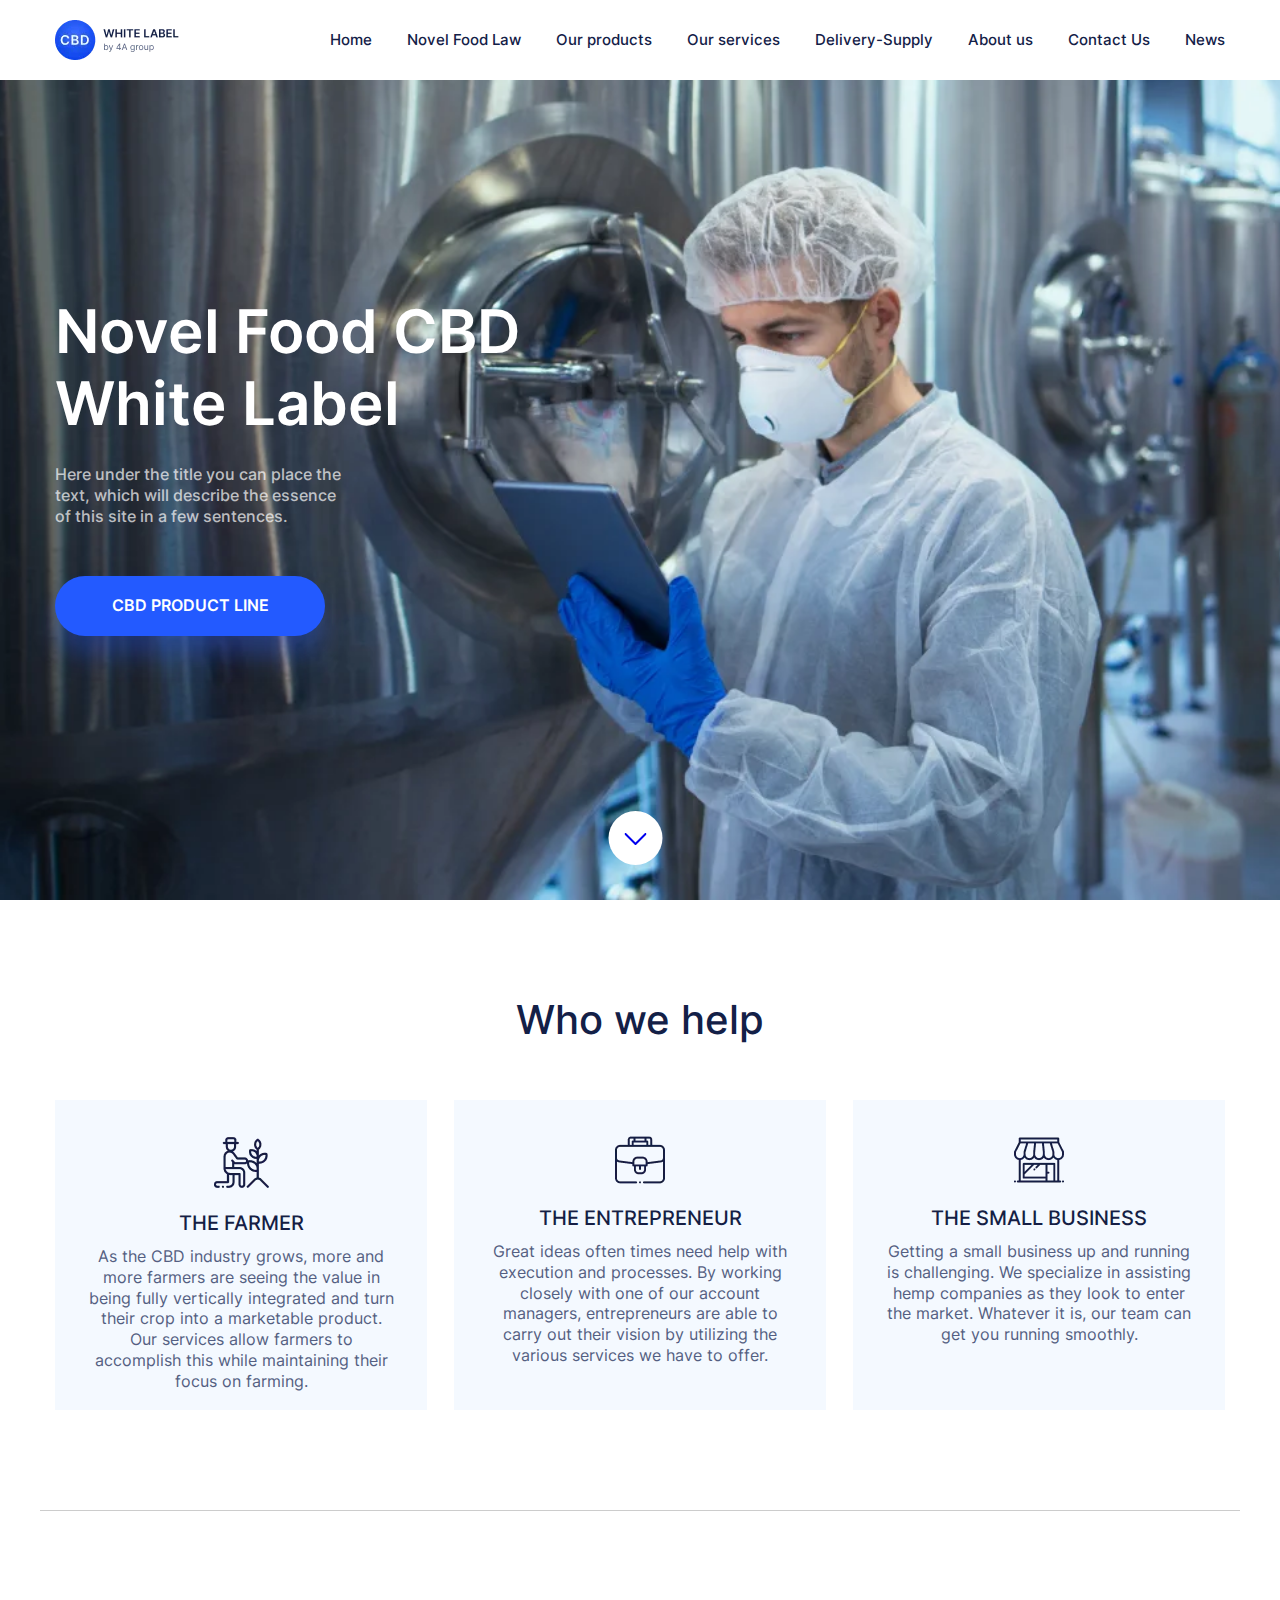
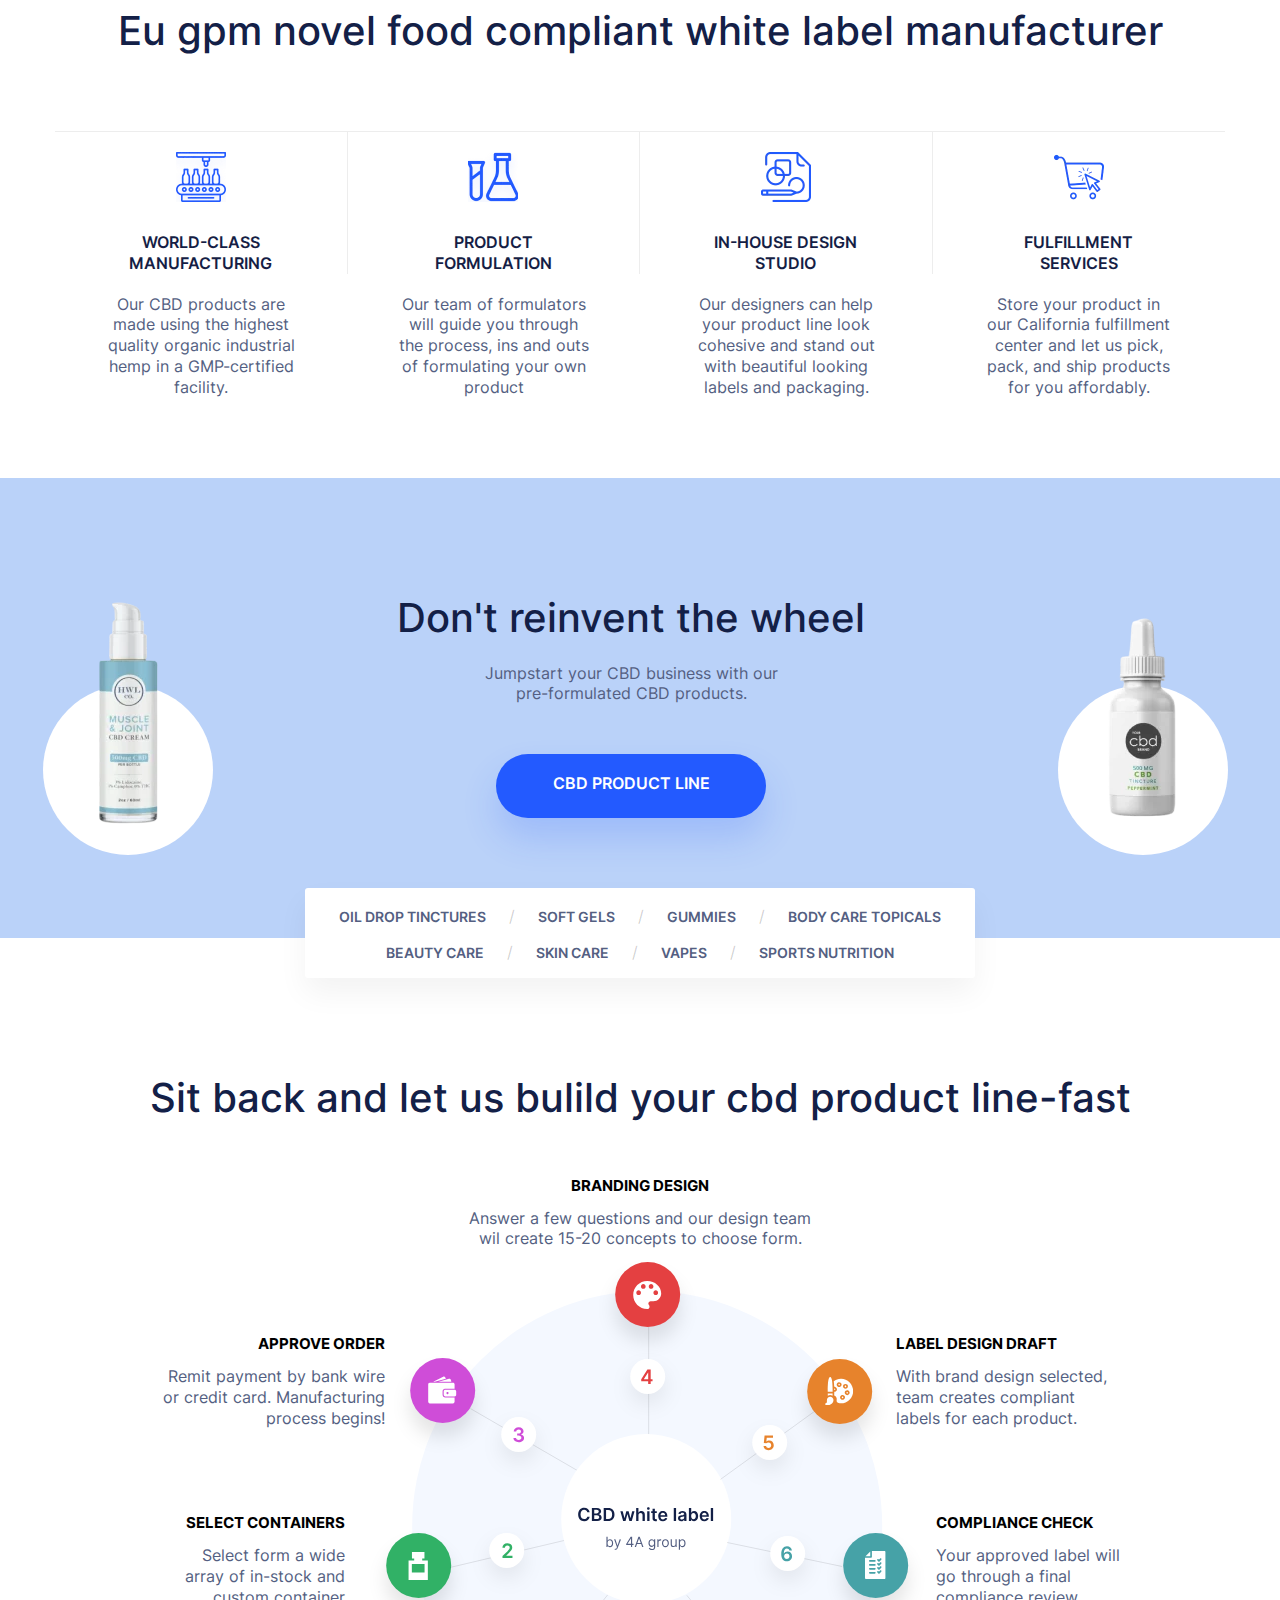
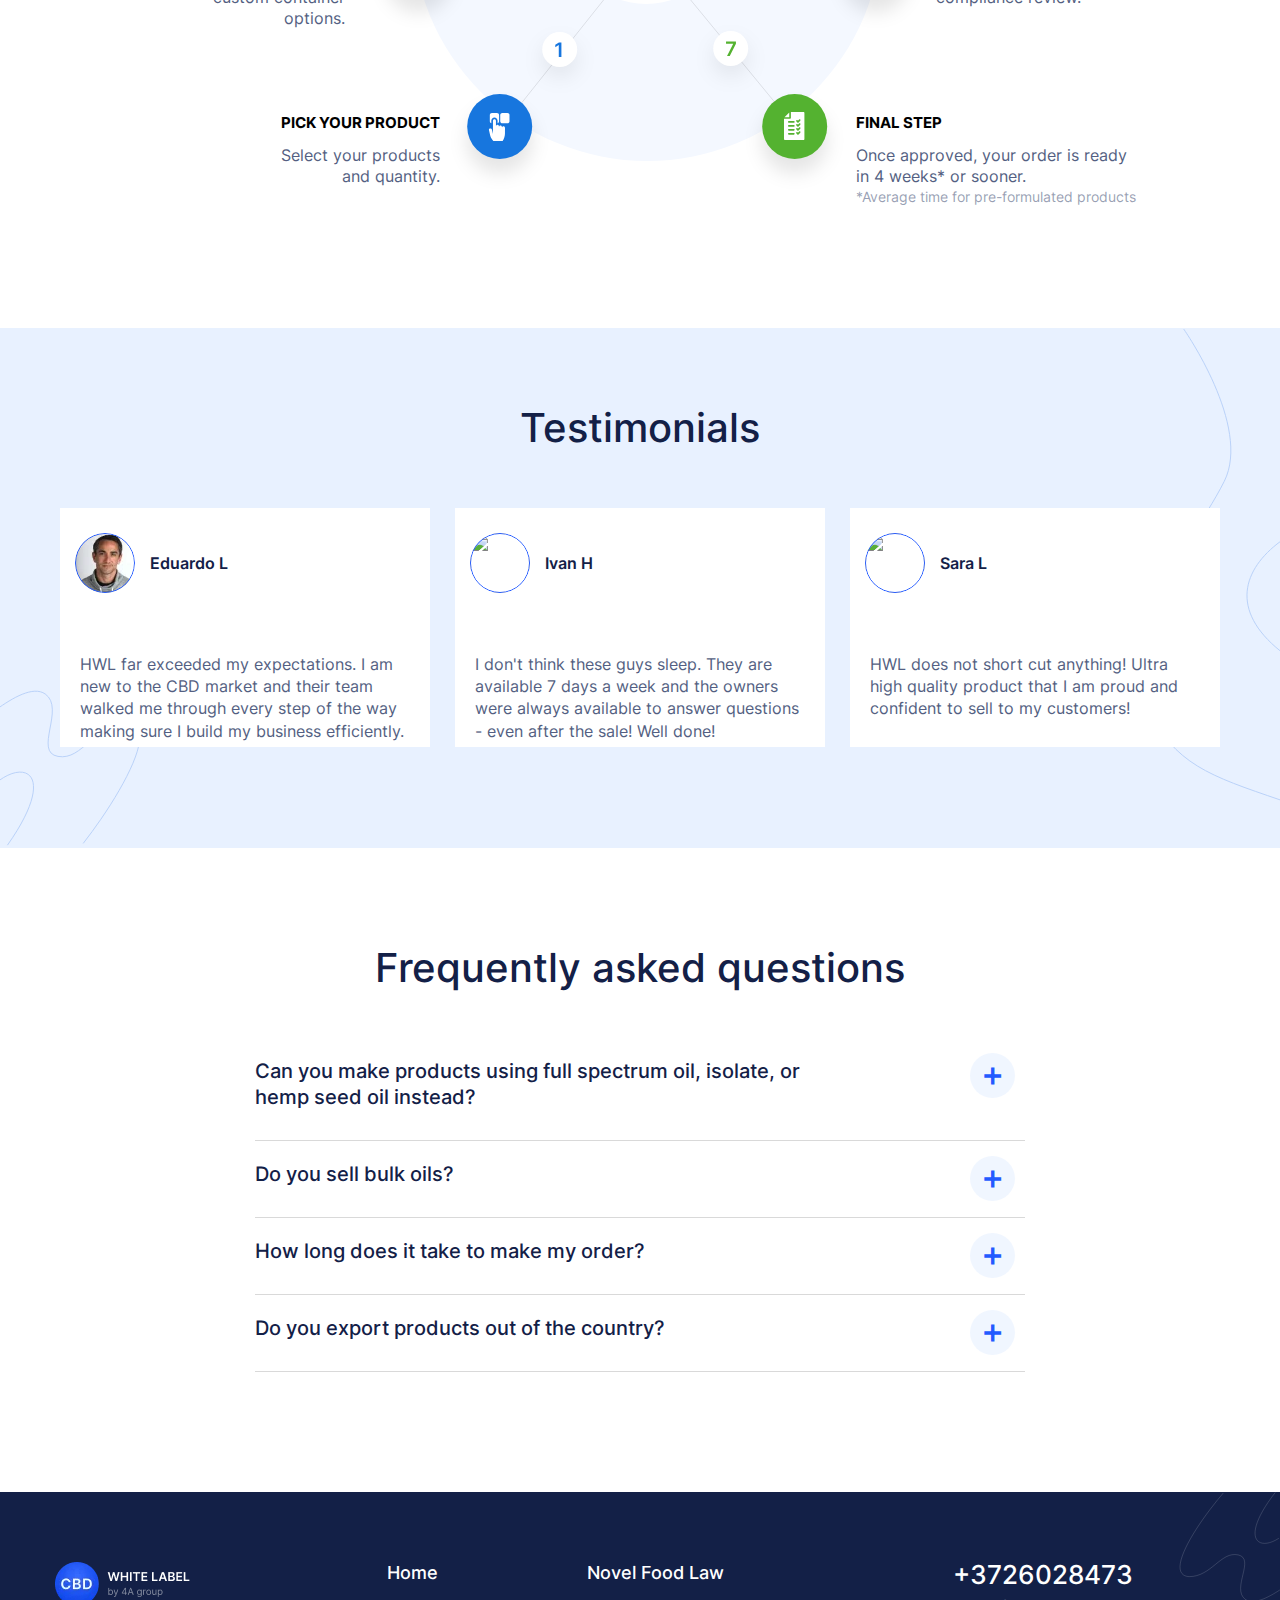
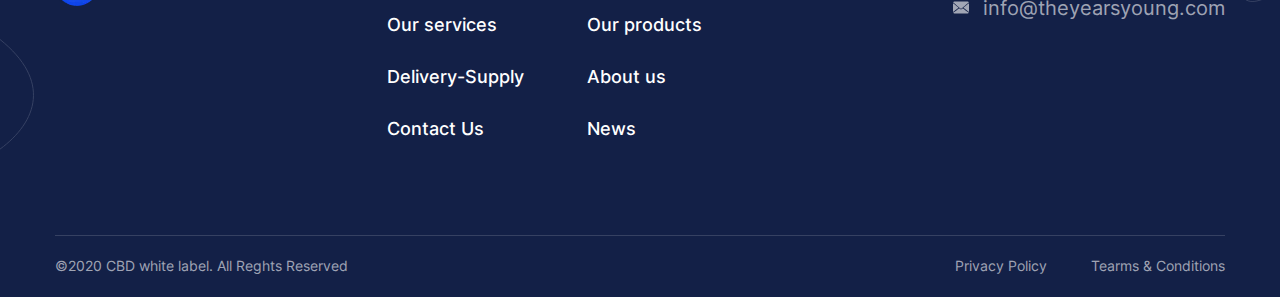
==== index.html @ 1048bb23 "Add files via upload" ====
<!DOCTYPE html><html lang="ru"> <head>	<title>CBD</title>	<meta charset="UTF-8">	<meta name="format-detection" content="telephone=no">	<link rel="stylesheet" href="css/style.min.css?_v=20210812175218">	<link rel="shortcut icon" href="favicon.ico">	<!-- <meta name="robots" content="noindex, nofollow"> -->	<!-- <meta name="viewport" content="width=device-width, initial-scale=1.0, maximum-scale=1.0, user-scalable=0"> -->	<meta name="viewport" content="width=device-width, initial-scale=1.0"></head><body>	<div class="wrapper">		<section class="page__top">			<header class="header">	<div class="header__container _container">		<div class="header__logo">			<picture><source srcset="img/header/header_logo.webp" type="image/webp"><img src="img/header/header_logo.png?_v=1628772738887" alt=""></picture>		</div>		<div class="header__menu menu">			<button type="button" class="menu__icon icon-menu">				<span></span>				<span></span>				<span></span>			</button>			<nav class="menu__body">				<ul class="menu__list">					<li class="menu__item"><a href="index.html" class="menu__link">Home</a></li>					<li class="menu__item"><a href="nowelFoodLaw.html" class="menu__link">Novel Food Law</a></li>					<li class="menu__item"><a href="ourProducts.html" class="menu__link">Our products</a></li>					<li class="menu__item"><a href="" class="menu__link">Our services</a></li>					<li class="menu__item"><a href="" class="menu__link">Delivery-Supply</a></li>					<li class="menu__item"><a href="" class="menu__link">About us</a></li>					<li class="menu__item"><a href="" class="menu__link">Contact Us</a></li>					<li class="menu__item"><a href="" class="menu__link">News</a></li>				</ul>			</nav>		</div>	</div></header>			<div class="page__fullscreen fullscreen-page">				<div class="fullscreen-page__background">					<div class="fullscreen-page__bacground-image _ibg">						<picture><source srcset="img/fullscreen/fullscreen-image.webp" type="image/webp"><img src="img/fullscreen/fullscreen-image.jpg?_v=1628772738887" alt=""></picture>					</div>				</div>				<div class="fullscreen-page__content _container">					<div class="fullscreen-page__title">						<h1>Novel Food CBD <br> White Label</h1>					</div>					<div class="fullscreen-page__text">Here under the title you can place the <br> text, which will describe the						essence <br> of this site in a few sentences.					</div>					<div class="fullscreen-page__button">						<a href="#callback" class="_popup-link">CBD product line</a>					</div>					<div class="fullscreen-page__down">						<a href="#section1" class="scroll-to"><svg width="22" height="12" viewBox="0 0 22 12" fill="none" xmlns="http://www.w3.org/2000/svg">							<path d="M21.7071 0.292867C21.3166 -0.0976 20.6834 -0.0976667 20.2929 0.292933L11.0002 9.5858L1.7071 0.292867C1.31663 -0.0976 0.683433 -0.0976667 0.2929 0.292933C-0.0976333 0.683467 -0.0976333 1.3166 0.2929 1.70713L10.2932 11.7071C10.4807 11.8947 10.735 12 11.0002 12C11.2654 12 11.5198 11.8946 11.7073 11.7071L21.707 1.70707C22.0976 1.3166 22.0976 0.6834 21.7071 0.292867Z" fill="currentColor"/>							</svg>							</a>					</div>				</div>			</div>		</section>		<main class="page">			<section id="section1" class="page__infohelp infohelp-page">				<div class="infohelp-page__container _container">					<div class="infohelp-page__title title-all">						<h2>Who we help</h2>					</div>					<div class="infohelp-page__cards">						<div class="infohelp-page__card">							<div class="infohelp-page__card-icon">								<picture><source srcset="img/infohelp/ih_image1.webp" type="image/webp"><img src="img/infohelp/ih_image1.png?_v=1628772738887" alt=""></picture>							</div>							<div class="infohelp-page__card-title">THE FARMER</div>							<div class="infohelp-page__card-text">As the CBD industry grows, more and more farmers are seeing								the value in being fully vertically integrated and turn their crop into a marketable product.								Our services allow farmers to accomplish this while maintaining their focus on farming.							</div>						</div>						<div class="infohelp-page__card">							<div class="infohelp-page__card-icon">								<picture><source srcset="img/infohelp/ih_image2.webp" type="image/webp"><img src="img/infohelp/ih_image2.png?_v=1628772738887" alt=""></picture>							</div>							<div class="infohelp-page__card-title">THE ENTREPRENEUR</div>							<div class="infohelp-page__card-text">Great ideas often times need help with execution and								processes. By working closely with one of our account managers, entrepreneurs are able to carry								out their vision by utilizing the various services we have to offer.							</div>						</div>						<div class="infohelp-page__card">							<div class="infohelp-page__card-icon">								<picture><source srcset="img/infohelp/ih_image3.webp" type="image/webp"><img src="img/infohelp/ih_image3.png?_v=1628772738887" alt=""></picture>							</div>							<div class="infohelp-page__card-title">THE SMALL BUSINESS</div>							<div class="infohelp-page__card-text">Getting a small business up and running is challenging. We								specialize in assisting hemp companies as they look to enter the market. Whatever it is, our								team can get you running smoothly.							</div>						</div>					</div>				</div>			</section>			<section class="page__manufacturer manufacturer-page _container">				<h2 class="manufacturer-page__title title-all">Eu gpm novel food compliant white label manufacturer</h2>				<div class="manufacturer-page__cards">					<div class="manufacturer-page__card">						<div class="manufacturer-page__card-icon">							<picture><source srcset="img/manufacturer/icon1.webp" type="image/webp"><img src="img/manufacturer/icon1.png?_v=1628772738887" alt=""></picture>						</div>						<div class="manufacturer-page__card-title"><span>WORLD-CLASS MANUFACTURING</span></div>						<div class="manufacturer-page__card-text">Our CBD products are made using the highest quality organic							industrial hemp in a GMP-certified facility.						</div>					</div>					<div class="manufacturer-page__card">						<div class="manufacturer-page__card-icon">							<picture><source srcset="img/manufacturer/icon2.webp" type="image/webp"><img src="img/manufacturer/icon2.png?_v=1628772738887" alt=""></picture>						</div>						<div class="manufacturer-page__card-title"><span>PRODUCT FORMULATION</span></div>						<div class="manufacturer-page__card-text">Our team of formulators will guide you through the process,							ins and outs of formulating your own product						</div>					</div>					<div class="manufacturer-page__card">						<div class="manufacturer-page__card-icon">							<picture><source srcset="img/manufacturer/icon3.webp" type="image/webp"><img src="img/manufacturer/icon3.png?_v=1628772738887" alt=""></picture>						</div>						<div class="manufacturer-page__card-title"><span>IN-HOUSE DESIGN STUDIO</span></div>						<div class="manufacturer-page__card-text">Our designers can help your product line look cohesive and							stand out with beautiful looking labels and packaging.						</div>					</div>					<div class="manufacturer-page__card">						<div class="manufacturer-page__card-icon _last-card">							<picture><source srcset="img/manufacturer/icon4.webp" type="image/webp"><img src="img/manufacturer/icon4.png?_v=1628772738887" alt=""></picture>						</div>						<div class="manufacturer-page__card-title _last-card"><span>FULFILLMENT SERVICES</span></div>						<div class="manufacturer-page__card-text">Store your product in our California fulfillment center and							let us pick, pack, and ship products for you affordably.						</div>					</div>				</div>			</section>			<section class="page__products products-page">				<div class="products-page__background">					<picture><source srcset="img/products/linear.svg" type="image/webp"><img src="img/products/linear.svg?_v=1628772738887" alt=""></picture>				</div>				<div class="products-page__content">					<div class="products-page__left-image">						<picture><source srcset="img/products/product1.webp" type="image/webp"><img src="img/products/product1.png?_v=1628772738887" alt=""></picture>					</div>					<div class="products-page__info">						<div class="products-page__info-tittle title-all">Don't reinvent the wheel</div>						<div class="products-page__info-text"><span>								Jumpstart your CBD business with our pre-formulated CBD								products.							</span>						</div>						<div class="products-page__info-button"><a href="">CBD product line</a></div>					</div>					<div class="products-page__right-image">						<picture><source srcset="img/products/product2.webp" type="image/webp"><img src="img/products/product2.png?_v=1628772738887" alt=""></picture>					</div>				</div>				<div class="products-page__links">					<div class="products-page__links-container">						<ul class="products-page__links-top">							<li><a href="">OIL DROP TINCTURES</a><span>/</span></li>							<li class="disp-none"><a href="">SOFT GELS</a><span>/</span></li>							<li><a href="">GUMMIES</a><span>/</span></li>							<li><a href="">BODY CARE TOPICALS</a></li>						</ul>						<ul class="products-page__links-bottom">							<li><a href="">BEAUTY CARE</a><span>/</span></li>							<li class="disp-none"><a href="">SKIN CARE</a><span>/</span></li>							<li><a href="">VAPES</a><span>/</span></li>							<li><a href="">SPORTS NUTRITION</a></li>						</ul>					</div>				</div>			</section>			<section class="page__scheme scheme-page">				<div class="scheme-page__title title-all">					<h3>Sit back and let us bulild your cbd product line-fast</h3>				</div>				<div class="scheme-page__content">					<div class="scheme-page__container">						<div class="scheme-page__cards-top">							<div class="scheme-page__card-top">								<div class="scheme-page__card-top-title scheme-title">									branding design								</div>								<div class="scheme-page__card-top-text scheme-text">									Answer a few questions and our design team wil create									15-20 concepts to choose form.								</div>							</div>						</div>						<div class="scheme-page__cards-second">							<div class="scheme-page__card-secondLeft">								<div class="scheme-page__card-secondLeft-title scheme-title">									Approve order								</div>								<div class="scheme-page__card-secondLeft-text scheme-text">									Remit payment by bank wire or credit card. Manufacturing process begins!								</div>							</div>							<div class="scheme-page__card-secondRight">								<div class="scheme-page__card-secondRight-title scheme-title">									label design draft								</div>								<div class="scheme-page__card-secondRight-text scheme-text">									With brand design selected, team creates compliant labels for each product.								</div>							</div>						</div>						<div class="scheme-page__cards-third">							<div class="scheme-page__card-thirdLeft">								<div class="scheme-page__card-thirdLeft-title scheme-title">									select containers								</div>								<div class="scheme-page__card-thirdLeft-text scheme-text">									Select form a wide array of in-stock and custom container options.								</div>							</div>							<div class="scheme-page__card-thirdCenter">								<svg width="558" height="533" viewBox="0 0 558 533" fill="none"									xmlns="http://www.w3.org/2000/svg">									<circle cx="279" cy="268" r="235" fill="#F4F8FF" />									<line x1="102.251" y1="150.567" x2="209.251" y2="212.567" stroke="black"										stroke-opacity="0.1" />									<g filter="url(#filter0_d)">										<circle cx="150.5" cy="176.5" r="17.5" fill="white" />									</g>									<path										d="M150.513 184.199C153.624 184.199 155.889 182.416 155.882 179.959C155.889 178.141 154.753 176.834 152.714 176.543V176.429C154.291 176.088 155.349 174.916 155.342 173.283C155.349 171.067 153.46 169.256 150.555 169.256C147.729 169.256 145.541 170.939 145.484 173.375H148.02C148.062 172.153 149.199 171.393 150.541 171.393C151.898 171.393 152.8 172.217 152.793 173.439C152.8 174.71 151.749 175.555 150.243 175.555H148.957V177.587H150.243C152.082 177.587 153.176 178.51 153.169 179.824C153.176 181.109 152.061 181.99 150.506 181.99C149.043 181.99 147.913 181.23 147.849 180.044H145.179C145.25 182.501 147.445 184.199 150.513 184.199Z"										fill="#CF4DD8" />									<g filter="url(#filter1_d)">										<circle cx="74.5" cy="132.5" r="32.5" fill="#CF4DD8" />									</g>									<path										d="M66.5433 123.677L77.7055 120.63L77.1144 119.436C76.7277 118.659 75.7844 118.338 75.0077 118.725L65.0151 123.677H66.5433Z"										fill="white" />									<path										d="M81.1704 120.718C81.0321 120.718 80.8937 120.737 80.7554 120.775L78.1331 121.492L70.1245 123.677H79.2147H83.1765L82.686 121.879C82.4973 121.177 81.8622 120.718 81.1704 120.718Z"										fill="white" />									<path										d="M84.8148 124.778H84.4564H83.969H83.4816H79.7619H66.0937H64.3014H62.7921H62.5123H61.5753C61.0785 124.778 60.6351 125.007 60.3459 125.369C60.2138 125.535 60.1132 125.727 60.0566 125.938C60.022 126.07 60 126.208 60 126.35V126.538V128.331V143.867C60 144.734 60.7043 145.439 61.5722 145.439H84.8117C85.6795 145.439 86.3838 144.734 86.3838 143.867V139.48H77.0547C75.58 139.48 74.382 138.282 74.382 136.808V135.368V134.88V134.393V133.311C74.382 132.588 74.6713 131.931 75.1398 131.45C75.5549 131.022 76.1114 130.733 76.734 130.661C76.8377 130.648 76.9446 130.642 77.0515 130.642H85.0758H85.5632H86.0505H86.3838V126.35C86.387 125.482 85.6827 124.778 84.8148 124.778Z"										fill="white" />									<path										d="M87.4874 132.145C87.3302 132 87.1447 131.89 86.9371 131.818C86.7767 131.764 86.607 131.733 86.4278 131.733H86.3869H86.3554H85.8681H84.1104H77.0546C76.1867 131.733 75.4824 132.437 75.4824 133.305V134.088V134.575V135.063V136.805C75.4824 137.672 76.1867 138.377 77.0546 138.377H86.3869H86.4278C86.607 138.377 86.7768 138.345 86.9371 138.292C87.1447 138.223 87.3302 138.11 87.4874 137.965C87.8018 137.679 87.9999 137.264 87.9999 136.805V133.305C87.9999 132.846 87.8018 132.431 87.4874 132.145ZM80.3372 135.368C80.3372 135.802 79.9851 136.154 79.5512 136.154H79.0292C78.5953 136.154 78.2431 135.802 78.2431 135.368V134.846C78.2431 134.594 78.3595 134.371 78.545 134.229C78.6802 134.126 78.8469 134.06 79.0292 134.06H79.1613H79.5512C79.9851 134.06 80.3372 134.412 80.3372 134.846V135.368Z"										fill="white" />									<g filter="url(#filter2_d)">										<circle cx="279.5" cy="36.5" r="32.5" fill="#E44041" />									</g>									<path										d="M279 23C271.269 23 265 29.2689 265 37C265 44.7311 271.269 51 279 51C280.291 51 281.333 49.9578 281.333 48.6667C281.333 48.06 281.108 47.5155 280.727 47.1033C280.361 46.6911 280.143 46.1545 280.143 45.5555C280.143 44.2644 281.186 43.2222 282.477 43.2222H285.222C289.516 43.2222 293 39.7377 293 35.4444C293 28.5689 286.731 23 279 23ZM270.444 37C269.153 37 268.111 35.9578 268.111 34.6667C268.111 33.3755 269.153 32.3333 270.444 32.3333C271.736 32.3333 272.778 33.3755 272.778 34.6667C272.778 35.9578 271.736 37 270.444 37ZM275.111 30.7778C273.82 30.7778 272.778 29.7356 272.778 28.4445C272.778 27.1533 273.82 26.1111 275.111 26.1111C276.402 26.1111 277.444 27.1533 277.444 28.4445C277.444 29.7356 276.402 30.7778 275.111 30.7778ZM282.889 30.7778C281.598 30.7778 280.556 29.7356 280.556 28.4445C280.556 27.1533 281.598 26.1111 282.889 26.1111C284.18 26.1111 285.222 27.1533 285.222 28.4445C285.222 29.7356 284.18 30.7778 282.889 30.7778ZM287.556 37C286.264 37 285.222 35.9578 285.222 34.6667C285.222 33.3755 286.264 32.3333 287.556 32.3333C288.847 32.3333 289.889 33.3755 289.889 34.6667C289.889 35.9578 288.847 37 287.556 37Z"										fill="white" />									<g filter="url(#filter3_d)">										<circle cx="471.5" cy="133.5" r="32.5" fill="#E7832C" />									</g>									<g clip-path="url(#clip0)">										<path											d="M465.258 142.023C465.258 140.214 463.786 138.742 461.976 138.742C460.167 138.742 458.695 140.214 458.695 142.023V143.664C458.695 144.568 457.904 145.359 457 145.359V147H460.336C463.05 147 465.258 144.737 465.258 142.023Z"											fill="white" />										<path											d="M470.73 125.869C470.292 125.987 470.032 126.435 470.15 126.874C470.263 127.295 470.696 127.573 471.155 127.453C471.595 127.335 471.851 126.884 471.735 126.449C471.616 126.009 471.163 125.752 470.73 125.869Z"											fill="white" />										<path											d="M466.089 132.094C466.525 132.209 466.975 131.956 467.094 131.514C467.212 131.072 466.949 130.626 466.515 130.509H466.514C466.281 130.447 466.218 130.494 466.054 130.548C466.063 131.042 466.07 131.555 466.073 132.086C466.079 132.088 466.083 132.092 466.089 132.094Z"											fill="white" />										<path											d="M475.131 139.126C475.012 138.685 474.559 138.43 474.126 138.547C473.681 138.666 473.43 139.121 473.546 139.551C473.663 139.988 474.109 140.246 474.551 140.131C474.989 140.013 475.249 139.565 475.131 139.127V139.126Z"											fill="white" />										<path											d="M477.861 128.94C478.181 128.62 478.181 128.099 477.861 127.779C477.541 127.46 477.021 127.458 476.7 127.779C476.38 128.099 476.38 128.621 476.701 128.94C477.02 129.259 477.54 129.259 477.861 128.94Z"											fill="white" />										<path											d="M472.688 120.652C469.994 120.75 467.52 121.815 465.548 123.167C465.769 124.672 465.925 126.544 466.009 128.86C466.316 128.823 466.63 128.842 466.937 128.925C468.252 129.277 469.031 130.624 468.678 131.939C468.381 133.051 467.376 133.764 466.305 133.764C466.227 133.764 466.148 133.74 466.069 133.732C466.059 135.044 466.03 136.343 465.973 137.582C466.813 137.931 467.47 138.396 467.899 138.999C468.767 140.219 468.536 141.649 468.444 142.06C468.14 143.422 468.943 144.809 470.32 145.074C471.097 145.223 471.879 145.297 472.655 145.297C479.402 145.297 485.054 139.817 484.999 132.902C484.942 125.889 478.873 120.419 472.688 120.652ZM475.539 126.62C476.501 125.66 478.061 125.66 479.021 126.62C479.981 127.579 479.981 129.141 479.021 130.1V130.101C478.061 131.059 476.5 131.059 475.54 130.101C474.581 129.141 474.581 127.579 475.539 126.62ZM468.565 127.297C468.216 126 468.978 124.639 470.305 124.284C471.61 123.934 472.966 124.713 473.319 126.024C473.671 127.336 472.894 128.686 471.579 129.038C470.267 129.389 468.918 128.615 468.565 127.297ZM474.975 141.716C473.664 142.067 472.313 141.286 471.962 139.976C471.609 138.664 472.387 137.314 473.702 136.962C475.022 136.611 476.365 137.391 476.715 138.703C477.069 140.017 476.287 141.365 474.975 141.716ZM481.356 135.335C481.005 136.65 479.654 137.428 478.342 137.075C477.031 136.724 476.249 135.379 476.602 134.062C476.957 132.735 478.316 131.973 479.616 132.322C480.927 132.673 481.708 134.026 481.356 135.335Z"											fill="white" />										<path											d="M479.192 133.906C478.762 133.79 478.307 134.041 478.187 134.486C478.069 134.928 478.332 135.374 478.766 135.491C479.215 135.607 479.655 135.343 479.772 134.911C479.889 134.474 479.628 134.023 479.192 133.906Z"											fill="white" />										<path											d="M464.428 133.82C464.43 133.546 464.437 133.276 464.437 133C464.437 126.639 464.01 119 461.977 119C459.943 119 459.516 126.639 459.516 133C459.516 133.276 459.523 133.546 459.526 133.82H464.428Z"											fill="white" />										<path											d="M461.977 137.102C462.831 137.102 463.624 137.34 464.325 137.725C464.36 136.989 464.388 136.23 464.406 135.461H459.547C459.566 136.23 459.593 136.989 459.628 137.725C460.329 137.34 461.122 137.102 461.977 137.102Z"											fill="white" />									</g>									<g filter="url(#filter4_d)">										<circle cx="426.5" cy="468.5" r="32.5" fill="#54B230" />									</g>									<path d="M421.021 459.192V454.49L416.318 459.192H421.021Z" fill="white" />									<path										d="M435.378 454H422.692V460.028C422.692 460.489 422.318 460.863 421.856 460.863H415.828V481.165C415.828 481.626 416.202 482 416.664 482H435.378C435.84 482 436.214 481.626 436.214 481.165V454.835C436.214 454.374 435.84 454 435.378 454V454ZM428.187 466.32C428.513 465.994 429.042 465.994 429.368 466.32L429.747 466.699L430.876 465.57C431.202 465.244 431.731 465.244 432.057 465.57C432.384 465.897 432.384 466.426 432.057 466.752L430.338 468.471C430.175 468.635 429.961 468.716 429.747 468.716C429.533 468.716 429.319 468.635 429.156 468.472L428.187 467.502C427.861 467.176 427.861 466.647 428.187 466.32ZM428.187 462.332C428.513 462.005 429.042 462.005 429.368 462.332L429.747 462.71L430.876 461.581C431.202 461.255 431.731 461.255 432.057 461.581C432.384 461.907 432.384 462.437 432.057 462.763L430.338 464.482C430.175 464.645 429.961 464.727 429.747 464.727C429.533 464.727 429.319 464.646 429.156 464.482L428.187 463.513C427.861 463.187 427.861 462.658 428.187 462.332ZM428.187 470.31C428.513 469.983 429.042 469.983 429.368 470.31L429.747 470.688L430.876 469.559C431.202 469.233 431.731 469.233 432.057 469.559C432.384 469.886 432.384 470.415 432.057 470.741L430.338 472.461C430.175 472.624 429.961 472.705 429.747 472.705C429.533 472.705 429.319 472.624 429.156 472.461L428.187 471.491C427.861 471.165 427.861 470.636 428.187 470.31ZM432.057 474.73L430.338 476.45C430.175 476.613 429.961 476.694 429.747 476.694C429.533 476.694 429.319 476.613 429.156 476.45L428.187 475.48C427.861 475.154 427.861 474.625 428.187 474.299C428.513 473.972 429.042 473.972 429.369 474.299L429.747 474.677L430.876 473.548C431.202 473.222 431.731 473.222 432.057 473.548C432.384 473.875 432.384 474.404 432.057 474.73ZM420.575 463.056H425.683C426.145 463.056 426.519 463.43 426.519 463.892C426.519 464.353 426.145 464.727 425.683 464.727H420.575C420.114 464.727 419.74 464.353 419.74 463.892C419.74 463.43 420.114 463.056 420.575 463.056ZM420.575 467.045H425.683C426.145 467.045 426.519 467.419 426.519 467.881C426.519 468.342 426.145 468.716 425.683 468.716H420.575C420.114 468.716 419.74 468.342 419.74 467.881C419.74 467.419 420.114 467.045 420.575 467.045ZM420.575 471.034H425.683C426.145 471.034 426.519 471.408 426.519 471.87C426.519 472.331 426.145 472.705 425.683 472.705H420.575C420.114 472.705 419.74 472.331 419.74 471.87C419.74 471.408 420.114 471.034 420.575 471.034ZM420.575 475.023H425.683C426.145 475.023 426.519 475.398 426.519 475.859C426.519 476.32 426.145 476.694 425.683 476.694H420.575C420.114 476.694 419.74 476.32 419.74 475.859C419.74 475.398 420.114 475.023 420.575 475.023Z"										fill="white" />									<g filter="url(#filter5_d)">										<circle cx="50.5" cy="307.5" r="32.5" fill="#31B166" />									</g>									<g clip-path="url(#clip1)">										<path											d="M54.0075 302.594V300.434H56.2555V294H43.7443V300.434H45.9924V302.594H40.3569V322H59.643V302.594H54.0075ZM56.3589 314.619H43.641V305.878H56.3589V314.619H56.3589Z"											fill="white" />									</g>									<g filter="url(#filter6_d)">										<circle cx="131.5" cy="468.5" r="32.5" fill="#1776DE" />									</g>									<path										d="M123.125 462.733C123.125 461.008 124.528 459.605 126.254 459.605C127.979 459.605 129.382 461.008 129.382 462.733V465.255C130.251 464.989 130.886 464.18 130.886 463.224V457.123C130.886 455.952 129.933 455 128.763 455H123.744C122.574 455 121.622 455.952 121.622 457.123V463.224C121.622 464.18 122.256 464.989 123.125 465.255V462.733Z"										fill="white" />									<path										d="M139.165 455H134.146C132.976 455 132.023 455.952 132.023 457.123V463.224C132.023 464.395 132.976 465.347 134.146 465.347H139.165C140.335 465.347 141.287 464.395 141.287 463.224V457.123C141.287 455.952 140.335 455 139.165 455Z"										fill="white" />									<path										d="M135.277 468.188C134.446 468.188 133.773 468.861 133.773 469.692V468.925C133.773 468.095 133.1 467.422 132.269 467.422C131.439 467.422 130.765 468.095 130.765 468.925V468.281C130.765 467.491 130.156 466.844 129.382 466.782C129.342 466.779 129.302 466.777 129.261 466.777C128.655 466.777 128.133 467.136 127.895 467.653C127.807 467.844 127.757 468.057 127.757 468.281V462.733C127.757 461.903 127.084 461.229 126.254 461.229C125.423 461.229 124.75 461.903 124.75 462.733V475.645L124.684 475.636L123.758 471.671C123.569 470.862 122.76 470.359 121.951 470.548C121.102 470.548 120.565 471.225 120.758 472.052L121.832 476.65C122.394 480.247 125.302 483 125.302 483H134.439C135.966 480.678 136.78 477.96 136.78 475.181L136.781 469.692C136.781 468.861 136.108 468.188 135.277 468.188Z"										fill="white" />									<line x1="153.609" y1="444.689" x2="239.609" y2="336.689" stroke="black"										stroke-opacity="0.1" />									<g filter="url(#filter7_d)">										<circle cx="191.5" cy="391.5" r="17.5" fill="white" />									</g>									<path										d="M193.209 384.455H190.702L187.087 386.777V389.192L190.489 387.018H190.574V399H193.209V384.455Z"										fill="#1776DE" />									<line x1="82.2082" y1="309.379" x2="195.885" y2="282.513" stroke="black"										stroke-opacity="0.1" />									<g filter="url(#filter8_d)">										<circle cx="138.5" cy="292.5" r="17.5" fill="white" />									</g>									<path										d="M134.293 300H144.264V297.798H137.929V297.699L140.436 295.149C143.263 292.436 144.044 291.115 144.044 289.474C144.044 287.038 142.062 285.255 139.136 285.255C136.253 285.255 134.207 287.045 134.207 289.808H136.714C136.714 288.324 137.652 287.393 139.101 287.393C140.486 287.393 141.516 288.238 141.516 289.609C141.516 290.824 140.777 291.69 139.342 293.146L134.293 298.096V300Z"										fill="#31B166" />									<circle cx="278" cy="261" r="85" fill="white" />									<path										d="M221.496 254.326C221.094 251.418 218.857 249.73 215.955 249.73C212.535 249.73 209.959 252.223 209.959 256.455C209.959 260.68 212.503 263.179 215.955 263.179C219.067 263.179 221.132 261.165 221.496 258.666L219.106 258.653C218.805 260.188 217.553 261.05 215.987 261.05C213.864 261.05 212.343 259.459 212.343 256.455C212.343 253.501 213.852 251.859 215.993 251.859C217.585 251.859 218.831 252.76 219.106 254.326H221.496ZM223.668 263H228.967C231.965 263 233.435 261.472 233.435 259.433C233.435 257.452 232.029 256.288 230.635 256.218V256.09C231.914 255.79 232.924 254.895 232.924 253.303C232.924 251.354 231.518 249.909 228.68 249.909H223.668V263ZM226.04 261.018V257.183H228.654C230.118 257.183 231.025 258.078 231.025 259.248C231.025 260.29 230.309 261.018 228.59 261.018H226.04ZM226.04 255.477V251.865H228.437C229.83 251.865 230.552 252.6 230.552 253.61C230.552 254.761 229.619 255.477 228.385 255.477H226.04ZM239.934 263C243.923 263 246.288 260.533 246.288 256.442C246.288 252.364 243.923 249.909 240.024 249.909H235.498V263H239.934ZM237.87 260.948V251.961H239.89C242.549 251.961 243.936 253.444 243.936 256.442C243.936 259.452 242.549 260.948 239.819 260.948H237.87ZM254.93 263H257.346L259.187 256.365H259.321L261.162 263H263.572L266.353 253.182H263.988L262.287 260.047H262.191L260.427 253.182H258.094L256.33 260.085H256.24L254.515 253.182H252.156L254.93 263ZM270.282 257.247C270.282 255.828 271.164 255.01 272.404 255.01C273.619 255.01 274.335 255.783 274.335 257.107V263H276.649V256.749C276.649 254.377 275.306 253.054 273.267 253.054C271.759 253.054 270.8 253.738 270.346 254.85H270.231V249.909H267.968V263H270.282V257.247ZM279.007 263H281.321V253.182H279.007V263ZM280.171 251.788C280.906 251.788 281.507 251.226 281.507 250.536C281.507 249.839 280.906 249.276 280.171 249.276C279.429 249.276 278.828 249.839 278.828 250.536C278.828 251.226 279.429 251.788 280.171 251.788ZM288.603 253.182H286.667V250.83H284.353V253.182H282.959V254.972H284.353V260.43C284.34 262.278 285.682 263.185 287.421 263.134C288.079 263.115 288.533 262.987 288.782 262.904L288.392 261.095C288.265 261.127 288.002 261.185 287.715 261.185C287.133 261.185 286.667 260.98 286.667 260.047V254.972H288.603V253.182ZM294.78 263.192C297.068 263.192 298.64 262.073 299.05 260.366L296.889 260.124C296.576 260.955 295.809 261.389 294.812 261.389C293.316 261.389 292.325 260.405 292.306 258.724H299.145V258.014C299.145 254.569 297.074 253.054 294.658 253.054C291.846 253.054 290.011 255.119 290.011 258.148C290.011 261.229 291.82 263.192 294.78 263.192ZM292.312 257.164C292.383 255.911 293.309 254.857 294.69 254.857C296.02 254.857 296.915 255.828 296.927 257.164H292.312ZM307.882 249.909H305.568V263H307.882V249.909ZM313.086 263.198C314.627 263.198 315.547 262.476 315.969 261.651H316.046V263H318.27V256.429C318.27 253.834 316.155 253.054 314.282 253.054C312.217 253.054 310.632 253.974 310.121 255.764L312.281 256.071C312.511 255.4 313.163 254.825 314.295 254.825C315.368 254.825 315.956 255.374 315.956 256.339V256.378C315.956 257.043 315.26 257.075 313.528 257.26C311.623 257.464 309.801 258.033 309.801 260.245C309.801 262.175 311.214 263.198 313.086 263.198ZM313.687 261.498C312.722 261.498 312.032 261.057 312.032 260.207C312.032 259.318 312.805 258.947 313.841 258.8C314.448 258.717 315.662 258.564 315.963 258.321V259.478C315.963 260.571 315.081 261.498 313.687 261.498ZM320.699 263H322.975V261.453H323.109C323.474 262.169 324.234 263.173 325.922 263.173C328.236 263.173 329.968 261.338 329.968 258.104C329.968 254.831 328.184 253.054 325.915 253.054C324.183 253.054 323.461 254.096 323.109 254.805H323.013V249.909H320.699V263ZM322.969 258.091C322.969 256.186 323.787 254.952 325.276 254.952C326.817 254.952 327.609 256.263 327.609 258.091C327.609 259.932 326.804 261.274 325.276 261.274C323.8 261.274 322.969 259.996 322.969 258.091ZM336.282 263.192C338.57 263.192 340.142 262.073 340.551 260.366L338.391 260.124C338.078 260.955 337.311 261.389 336.314 261.389C334.818 261.389 333.827 260.405 333.808 258.724H340.647V258.014C340.647 254.569 338.576 253.054 336.16 253.054C333.348 253.054 331.513 255.119 331.513 258.148C331.513 261.229 333.322 263.192 336.282 263.192ZM333.814 257.164C333.885 255.911 334.811 254.857 336.192 254.857C337.522 254.857 338.417 255.828 338.429 257.164H333.814ZM344.919 249.909H342.605V263H344.919V249.909Z"										fill="#132047" />									<path										d="M238.233 289H239.366V287.827H239.506C239.764 288.244 240.261 289.159 241.733 289.159C243.642 289.159 244.974 287.628 244.974 285.202C244.974 282.795 243.642 281.264 241.713 281.264C240.222 281.264 239.764 282.179 239.506 282.577H239.406V278.818H238.233V289ZM239.386 285.182C239.386 283.472 240.142 282.318 241.574 282.318C243.065 282.318 243.801 283.571 243.801 285.182C243.801 286.812 243.045 288.105 241.574 288.105C240.162 288.105 239.386 286.912 239.386 285.182ZM247.251 291.864C248.31 291.864 249.056 291.302 249.499 290.114L252.75 281.384L251.467 281.364L249.359 287.449H249.28L247.172 281.364H245.899L248.723 289.04L248.504 289.636C248.077 290.8 247.55 290.909 246.695 290.69L246.396 291.724C246.516 291.784 246.854 291.864 247.251 291.864ZM257.981 286.912H262.774V289H263.947V286.912H265.339V285.818H263.947V278.818H262.456L257.981 285.898V286.912ZM262.774 285.818H259.314V285.739L262.694 280.389H262.774V285.818ZM267.799 289L268.823 286.116H272.94L273.964 289H275.256L271.518 278.818H270.245L266.506 289H267.799ZM269.211 285.023L270.842 280.429H270.921L272.552 285.023H269.211ZM283.703 292.023C285.533 292.023 287.004 291.188 287.004 289.219V281.364H285.871V282.577H285.751C285.493 282.179 285.016 281.264 283.524 281.264C281.595 281.264 280.263 282.795 280.263 285.142C280.263 287.528 281.655 288.881 283.504 288.881C284.996 288.881 285.473 288.006 285.732 287.588H285.831V289.139C285.831 290.412 284.936 290.989 283.703 290.989C282.316 290.989 281.829 290.258 281.516 289.835L280.581 290.491C281.058 291.292 281.998 292.023 283.703 292.023ZM283.663 287.827C282.192 287.827 281.436 286.713 281.436 285.122C281.436 283.571 282.172 282.318 283.663 282.318C285.095 282.318 285.851 283.472 285.851 285.122C285.851 286.812 285.075 287.827 283.663 287.827ZM289.152 289H290.325V284.168C290.325 283.134 291.141 282.378 292.254 282.378C292.567 282.378 292.891 282.438 292.97 282.457V281.264C292.836 281.254 292.528 281.244 292.354 281.244C291.439 281.244 290.643 281.761 290.365 282.517H290.286V281.364H289.152V289ZM297.231 289.159C299.299 289.159 300.691 287.588 300.691 285.222C300.691 282.835 299.299 281.264 297.231 281.264C295.163 281.264 293.771 282.835 293.771 285.222C293.771 287.588 295.163 289.159 297.231 289.159ZM297.231 288.105C295.66 288.105 294.944 286.753 294.944 285.222C294.944 283.69 295.66 282.318 297.231 282.318C298.802 282.318 299.518 283.69 299.518 285.222C299.518 286.753 298.802 288.105 297.231 288.105ZM307.295 285.878C307.295 287.31 306.201 287.966 305.326 287.966C304.351 287.966 303.655 287.25 303.655 286.136V281.364H302.482V286.216C302.482 288.165 303.516 289.099 304.948 289.099C306.101 289.099 306.857 288.483 307.215 287.707H307.295V289H308.468V281.364H307.295V285.878ZM310.617 291.864H311.79V287.827H311.89C312.148 288.244 312.645 289.159 314.117 289.159C316.026 289.159 317.358 287.628 317.358 285.202C317.358 282.795 316.026 281.264 314.097 281.264C312.605 281.264 312.148 282.179 311.89 282.577H311.75V281.364H310.617V291.864ZM311.77 285.182C311.77 283.472 312.526 282.318 313.958 282.318C315.449 282.318 316.185 283.571 316.185 285.182C316.185 286.812 315.429 288.105 313.958 288.105C312.546 288.105 311.77 286.912 311.77 285.182Z"										fill="#545F82" />									<g filter="url(#filter9_d)">										<circle cx="507.5" cy="307.5" r="32.5" fill="#46A2A7" />									</g>									<path d="M502.021 298.192V293.49L497.318 298.192H502.021Z" fill="white" />									<path										d="M516.378 293H503.692V299.028C503.692 299.489 503.318 299.863 502.856 299.863H496.828V320.165C496.828 320.626 497.202 321 497.664 321H516.378C516.84 321 517.214 320.626 517.214 320.165V293.835C517.214 293.374 516.84 293 516.378 293V293ZM509.187 305.32C509.513 304.994 510.042 304.994 510.368 305.32L510.747 305.699L511.876 304.57C512.202 304.244 512.731 304.244 513.057 304.57C513.384 304.897 513.384 305.426 513.057 305.752L511.338 307.471C511.175 307.635 510.961 307.716 510.747 307.716C510.533 307.716 510.319 307.635 510.156 307.472L509.187 306.502C508.861 306.176 508.861 305.647 509.187 305.32ZM509.187 301.332C509.513 301.005 510.042 301.005 510.368 301.332L510.747 301.71L511.876 300.581C512.202 300.255 512.731 300.255 513.057 300.581C513.384 300.907 513.384 301.437 513.057 301.763L511.338 303.482C511.175 303.645 510.961 303.727 510.747 303.727C510.533 303.727 510.319 303.646 510.156 303.482L509.187 302.513C508.861 302.187 508.861 301.658 509.187 301.332ZM509.187 309.31C509.513 308.983 510.042 308.983 510.368 309.31L510.747 309.688L511.876 308.559C512.202 308.233 512.731 308.233 513.057 308.559C513.384 308.886 513.384 309.415 513.057 309.741L511.338 311.461C511.175 311.624 510.961 311.705 510.747 311.705C510.533 311.705 510.319 311.624 510.156 311.461L509.187 310.491C508.861 310.165 508.861 309.636 509.187 309.31ZM513.057 313.73L511.338 315.45C511.175 315.613 510.961 315.694 510.747 315.694C510.533 315.694 510.319 315.613 510.156 315.45L509.187 314.48C508.861 314.154 508.861 313.625 509.187 313.299C509.513 312.972 510.042 312.972 510.369 313.299L510.747 313.677L511.876 312.548C512.202 312.222 512.731 312.222 513.057 312.548C513.384 312.875 513.384 313.404 513.057 313.73ZM501.575 302.056H506.683C507.145 302.056 507.519 302.43 507.519 302.892C507.519 303.353 507.145 303.727 506.683 303.727H501.575C501.114 303.727 500.74 303.353 500.74 302.892C500.74 302.43 501.114 302.056 501.575 302.056ZM501.575 306.045H506.683C507.145 306.045 507.519 306.419 507.519 306.881C507.519 307.342 507.145 307.716 506.683 307.716H501.575C501.114 307.716 500.74 307.342 500.74 306.881C500.74 306.419 501.114 306.045 501.575 306.045ZM501.575 310.034H506.683C507.145 310.034 507.519 310.408 507.519 310.87C507.519 311.331 507.145 311.705 506.683 311.705H501.575C501.114 311.705 500.74 311.331 500.74 310.87C500.74 310.408 501.114 310.034 501.575 310.034ZM501.575 314.023H506.683C507.145 314.023 507.519 314.398 507.519 314.859C507.519 315.32 507.145 315.694 506.683 315.694H501.575C501.114 315.694 500.74 315.32 500.74 314.859C500.74 314.398 501.114 314.023 501.575 314.023Z"										fill="white" />									<line x1="473.898" y1="308.489" x2="358.898" y2="284.489" stroke="black"										stroke-opacity="0.1" />									<g filter="url(#filter10_d)">										<circle cx="419.5" cy="295.5" r="17.5" fill="white" />									</g>									<path										d="M418.619 303.199C421.759 303.22 423.868 301.061 423.861 298.185C423.868 295.436 421.908 293.447 419.358 293.447C417.795 293.447 416.418 294.207 415.722 295.457H415.622C415.629 292.396 416.751 290.536 418.768 290.536C420.018 290.536 420.864 291.26 421.134 292.375H423.726C423.413 290.024 421.517 288.256 418.768 288.256C415.274 288.256 413.065 291.168 413.065 296.139C413.058 301.473 415.828 303.185 418.619 303.199ZM418.605 301.068C417.05 301.068 415.913 299.783 415.906 298.263C415.92 296.736 417.099 295.457 418.641 295.457C420.182 295.457 421.311 296.679 421.304 298.241C421.311 299.832 420.146 301.068 418.605 301.068Z"										fill="#46A2A7" />									<line x1="406.614" y1="444.318" x2="318.614" y2="337.318" stroke="black"										stroke-opacity="0.1" />									<g filter="url(#filter11_d)">										<circle cx="362.5" cy="390.5" r="17.5" fill="white" />									</g>									<path										d="M358.825 398H361.56L367.739 385.706V383.455H357.831V385.656H365.011V385.756L358.825 398Z"										fill="#54B230" />									<line x1="446.293" y1="153.405" x2="352.293" y2="221.405" stroke="black"										stroke-opacity="0.1" />									<g filter="url(#filter12_d)">										<circle cx="401.5" cy="184.5" r="17.5" fill="white" />									</g>									<path										d="M400.349 192.199C403.425 192.199 405.57 190.111 405.57 187.22C405.57 184.422 403.624 182.405 400.982 182.405C399.803 182.405 398.759 182.874 398.219 183.513H398.134L398.553 179.656H404.81V177.455H396.372L395.612 184.955L397.991 185.345C398.482 184.805 399.405 184.443 400.278 184.45C401.876 184.457 403.027 185.636 403.02 187.284C403.027 188.911 401.905 190.068 400.349 190.068C399.036 190.068 397.977 189.237 397.885 188.044H395.328C395.399 190.459 397.509 192.199 400.349 192.199Z"										fill="#E7832C" />									<line x1="280.5" y1="69" x2="280.5" y2="176" stroke="black" stroke-opacity="0.1" />									<g filter="url(#filter13_d)">										<circle cx="279.5" cy="118.5" r="17.5" fill="white" />									</g>									<path										d="M273.03 123.301H279.969V126H282.483V123.301H284.344V121.135H282.483V111.455H279.202L273.03 121.206V123.301ZM279.997 121.135H275.729V121.021L279.884 114.438H279.997V121.135Z"										fill="#E44041" />									<defs>										<filter id="filter0_d" x="113" y="149" width="75" height="75" filterUnits="userSpaceOnUse"											color-interpolation-filters="sRGB">											<feFlood flood-opacity="0" result="BackgroundImageFix" />											<feColorMatrix in="SourceAlpha" type="matrix"												values="0 0 0 0 0 0 0 0 0 0 0 0 0 0 0 0 0 0 127 0" result="hardAlpha" />											<feOffset dy="10" />											<feGaussianBlur stdDeviation="10" />											<feColorMatrix type="matrix" values="0 0 0 0 0 0 0 0 0 0 0 0 0 0 0 0 0 0 0.07 0" />											<feBlend mode="normal" in2="BackgroundImageFix" result="effect1_dropShadow" />											<feBlend mode="normal" in="SourceGraphic" in2="effect1_dropShadow" result="shape" />										</filter>										<filter id="filter1_d" x="24" y="96" width="101" height="101" filterUnits="userSpaceOnUse"											color-interpolation-filters="sRGB">											<feFlood flood-opacity="0" result="BackgroundImageFix" />											<feColorMatrix in="SourceAlpha" type="matrix"												values="0 0 0 0 0 0 0 0 0 0 0 0 0 0 0 0 0 0 127 0" result="hardAlpha" />											<feOffset dy="14" />											<feGaussianBlur stdDeviation="9" />											<feColorMatrix type="matrix" values="0 0 0 0 0 0 0 0 0 0 0 0 0 0 0 0 0 0 0.1 0" />											<feBlend mode="normal" in2="BackgroundImageFix" result="effect1_dropShadow" />											<feBlend mode="normal" in="SourceGraphic" in2="effect1_dropShadow" result="shape" />										</filter>										<filter id="filter2_d" x="229" y="0" width="101" height="101" filterUnits="userSpaceOnUse"											color-interpolation-filters="sRGB">											<feFlood flood-opacity="0" result="BackgroundImageFix" />											<feColorMatrix in="SourceAlpha" type="matrix"												values="0 0 0 0 0 0 0 0 0 0 0 0 0 0 0 0 0 0 127 0" result="hardAlpha" />											<feOffset dy="14" />											<feGaussianBlur stdDeviation="9" />											<feColorMatrix type="matrix" values="0 0 0 0 0 0 0 0 0 0 0 0 0 0 0 0 0 0 0.1 0" />											<feBlend mode="normal" in2="BackgroundImageFix" result="effect1_dropShadow" />											<feBlend mode="normal" in="SourceGraphic" in2="effect1_dropShadow" result="shape" />										</filter>										<filter id="filter3_d" x="421" y="97" width="101" height="101"											filterUnits="userSpaceOnUse" color-interpolation-filters="sRGB">											<feFlood flood-opacity="0" result="BackgroundImageFix" />											<feColorMatrix in="SourceAlpha" type="matrix"												values="0 0 0 0 0 0 0 0 0 0 0 0 0 0 0 0 0 0 127 0" result="hardAlpha" />											<feOffset dy="14" />											<feGaussianBlur stdDeviation="9" />											<feColorMatrix type="matrix" values="0 0 0 0 0 0 0 0 0 0 0 0 0 0 0 0 0 0 0.1 0" />											<feBlend mode="normal" in2="BackgroundImageFix" result="effect1_dropShadow" />											<feBlend mode="normal" in="SourceGraphic" in2="effect1_dropShadow" result="shape" />										</filter>										<filter id="filter4_d" x="376" y="432" width="101" height="101"											filterUnits="userSpaceOnUse" color-interpolation-filters="sRGB">											<feFlood flood-opacity="0" result="BackgroundImageFix" />											<feColorMatrix in="SourceAlpha" type="matrix"												values="0 0 0 0 0 0 0 0 0 0 0 0 0 0 0 0 0 0 127 0" result="hardAlpha" />											<feOffset dy="14" />											<feGaussianBlur stdDeviation="9" />											<feColorMatrix type="matrix" values="0 0 0 0 0 0 0 0 0 0 0 0 0 0 0 0 0 0 0.1 0" />											<feBlend mode="normal" in2="BackgroundImageFix" result="effect1_dropShadow" />											<feBlend mode="normal" in="SourceGraphic" in2="effect1_dropShadow" result="shape" />										</filter>										<filter id="filter5_d" x="0" y="271" width="101" height="101" filterUnits="userSpaceOnUse"											color-interpolation-filters="sRGB">											<feFlood flood-opacity="0" result="BackgroundImageFix" />											<feColorMatrix in="SourceAlpha" type="matrix"												values="0 0 0 0 0 0 0 0 0 0 0 0 0 0 0 0 0 0 127 0" result="hardAlpha" />											<feOffset dy="14" />											<feGaussianBlur stdDeviation="9" />											<feColorMatrix type="matrix" values="0 0 0 0 0 0 0 0 0 0 0 0 0 0 0 0 0 0 0.1 0" />											<feBlend mode="normal" in2="BackgroundImageFix" result="effect1_dropShadow" />											<feBlend mode="normal" in="SourceGraphic" in2="effect1_dropShadow" result="shape" />										</filter>										<filter id="filter6_d" x="81" y="432" width="101" height="101"											filterUnits="userSpaceOnUse" color-interpolation-filters="sRGB">											<feFlood flood-opacity="0" result="BackgroundImageFix" />											<feColorMatrix in="SourceAlpha" type="matrix"												values="0 0 0 0 0 0 0 0 0 0 0 0 0 0 0 0 0 0 127 0" result="hardAlpha" />											<feOffset dy="14" />											<feGaussianBlur stdDeviation="9" />											<feColorMatrix type="matrix" values="0 0 0 0 0 0 0 0 0 0 0 0 0 0 0 0 0 0 0.1 0" />											<feBlend mode="normal" in2="BackgroundImageFix" result="effect1_dropShadow" />											<feBlend mode="normal" in="SourceGraphic" in2="effect1_dropShadow" result="shape" />										</filter>										<filter id="filter7_d" x="154" y="364" width="75" height="75" filterUnits="userSpaceOnUse"											color-interpolation-filters="sRGB">											<feFlood flood-opacity="0" result="BackgroundImageFix" />											<feColorMatrix in="SourceAlpha" type="matrix"												values="0 0 0 0 0 0 0 0 0 0 0 0 0 0 0 0 0 0 127 0" result="hardAlpha" />											<feOffset dy="10" />											<feGaussianBlur stdDeviation="10" />											<feColorMatrix type="matrix" values="0 0 0 0 0 0 0 0 0 0 0 0 0 0 0 0 0 0 0.07 0" />											<feBlend mode="normal" in2="BackgroundImageFix" result="effect1_dropShadow" />											<feBlend mode="normal" in="SourceGraphic" in2="effect1_dropShadow" result="shape" />										</filter>										<filter id="filter8_d" x="101" y="265" width="75" height="75" filterUnits="userSpaceOnUse"											color-interpolation-filters="sRGB">											<feFlood flood-opacity="0" result="BackgroundImageFix" />											<feColorMatrix in="SourceAlpha" type="matrix"												values="0 0 0 0 0 0 0 0 0 0 0 0 0 0 0 0 0 0 127 0" result="hardAlpha" />											<feOffset dy="10" />											<feGaussianBlur stdDeviation="10" />											<feColorMatrix type="matrix" values="0 0 0 0 0 0 0 0 0 0 0 0 0 0 0 0 0 0 0.07 0" />											<feBlend mode="normal" in2="BackgroundImageFix" result="effect1_dropShadow" />											<feBlend mode="normal" in="SourceGraphic" in2="effect1_dropShadow" result="shape" />										</filter>										<filter id="filter9_d" x="457" y="271" width="101" height="101"											filterUnits="userSpaceOnUse" color-interpolation-filters="sRGB">											<feFlood flood-opacity="0" result="BackgroundImageFix" />											<feColorMatrix in="SourceAlpha" type="matrix"												values="0 0 0 0 0 0 0 0 0 0 0 0 0 0 0 0 0 0 127 0" result="hardAlpha" />											<feOffset dy="14" />											<feGaussianBlur stdDeviation="9" />											<feColorMatrix type="matrix" values="0 0 0 0 0 0 0 0 0 0 0 0 0 0 0 0 0 0 0.1 0" />											<feBlend mode="normal" in2="BackgroundImageFix" result="effect1_dropShadow" />											<feBlend mode="normal" in="SourceGraphic" in2="effect1_dropShadow" result="shape" />										</filter>										<filter id="filter10_d" x="382" y="268" width="75" height="75"											filterUnits="userSpaceOnUse" color-interpolation-filters="sRGB">											<feFlood flood-opacity="0" result="BackgroundImageFix" />											<feColorMatrix in="SourceAlpha" type="matrix"												values="0 0 0 0 0 0 0 0 0 0 0 0 0 0 0 0 0 0 127 0" result="hardAlpha" />											<feOffset dy="10" />											<feGaussianBlur stdDeviation="10" />											<feColorMatrix type="matrix" values="0 0 0 0 0 0 0 0 0 0 0 0 0 0 0 0 0 0 0.07 0" />											<feBlend mode="normal" in2="BackgroundImageFix" result="effect1_dropShadow" />											<feBlend mode="normal" in="SourceGraphic" in2="effect1_dropShadow" result="shape" />										</filter>										<filter id="filter11_d" x="325" y="363" width="75" height="75"											filterUnits="userSpaceOnUse" color-interpolation-filters="sRGB">											<feFlood flood-opacity="0" result="BackgroundImageFix" />											<feColorMatrix in="SourceAlpha" type="matrix"												values="0 0 0 0 0 0 0 0 0 0 0 0 0 0 0 0 0 0 127 0" result="hardAlpha" />											<feOffset dy="10" />											<feGaussianBlur stdDeviation="10" />											<feColorMatrix type="matrix" values="0 0 0 0 0 0 0 0 0 0 0 0 0 0 0 0 0 0 0.07 0" />											<feBlend mode="normal" in2="BackgroundImageFix" result="effect1_dropShadow" />											<feBlend mode="normal" in="SourceGraphic" in2="effect1_dropShadow" result="shape" />										</filter>										<filter id="filter12_d" x="364" y="157" width="75" height="75"											filterUnits="userSpaceOnUse" color-interpolation-filters="sRGB">											<feFlood flood-opacity="0" result="BackgroundImageFix" />											<feColorMatrix in="SourceAlpha" type="matrix"												values="0 0 0 0 0 0 0 0 0 0 0 0 0 0 0 0 0 0 127 0" result="hardAlpha" />											<feOffset dy="10" />											<feGaussianBlur stdDeviation="10" />											<feColorMatrix type="matrix" values="0 0 0 0 0 0 0 0 0 0 0 0 0 0 0 0 0 0 0.07 0" />											<feBlend mode="normal" in2="BackgroundImageFix" result="effect1_dropShadow" />											<feBlend mode="normal" in="SourceGraphic" in2="effect1_dropShadow" result="shape" />										</filter>										<filter id="filter13_d" x="242" y="91" width="75" height="75" filterUnits="userSpaceOnUse"											color-interpolation-filters="sRGB">											<feFlood flood-opacity="0" result="BackgroundImageFix" />											<feColorMatrix in="SourceAlpha" type="matrix"												values="0 0 0 0 0 0 0 0 0 0 0 0 0 0 0 0 0 0 127 0" result="hardAlpha" />											<feOffset dy="10" />											<feGaussianBlur stdDeviation="10" />											<feColorMatrix type="matrix" values="0 0 0 0 0 0 0 0 0 0 0 0 0 0 0 0 0 0 0.07 0" />											<feBlend mode="normal" in2="BackgroundImageFix" result="effect1_dropShadow" />											<feBlend mode="normal" in="SourceGraphic" in2="effect1_dropShadow" result="shape" />										</filter>										<clipPath id="clip0">											<rect width="28" height="28" fill="white" transform="translate(457 119)" />										</clipPath>										<clipPath id="clip1">											<rect width="28" height="28" fill="white" transform="translate(36 294)" />										</clipPath>									</defs>								</svg>							</div>							<div class="scheme-page__card-thirdRight">								<div class="scheme-page__card-thirdRight-title scheme-title">									compliance check								</div>								<div class="scheme-page__card-thirdRight-text scheme-text">									Your approved label will go through a final compliance review.								</div>							</div>						</div>						<div class="scheme-page__cards-bottom">							<div class="scheme-page__cards-bottomLeft">								<div class="scheme-page__card-top-title scheme-title">									pick your product								</div>								<div class="scheme-page__card-top-text scheme-text">									Select your products and quantity.								</div>							</div>							<div class="scheme-page__cards-bottomRight">								<div class="scheme-page__card-top-title scheme-title">									final step								</div>								<div class="scheme-page__card-top-text scheme-text">									Once approved, your order is ready in 4 weeks* or sooner.									<p>*Average time for pre-formulated products</p>								</div>							</div>						</div>					</div>				</div>			</section>			<section class="page__testimonials testimonials-page">				<div class="testimonials-page__background">					<svg class="testimonials-page__background-1" width="146" height="163" viewBox="0 0 146 163" fill="none"						xmlns="http://www.w3.org/2000/svg">						<path							d="M83.2192 158.385C121.65 108.914 161.365 38.1657 126.355 37.2558C94.3712 38.7539 82.9893 75.7118 58.0194 71.4176C33.0494 67.1235 65.6057 23.4142 45.2611 9.00035C33.2052 0.458843 12.3063 13.0936 -3.55526 24.3998"							stroke="#BAD2F9" />						<path d="M-0.669863 95.3321C28.5775 74.2929 54.9381 92.7275 7.46565 160.151" stroke="#BAD2F9" />					</svg>					<svg class="testimonials-page__background-2" width="146" height="473" viewBox="0 0 146 473" fill="none"						xmlns="http://www.w3.org/2000/svg">						<path							d="M49.6646 1C49.6646 1 117.969 98.4228 90.2248 153.382C49.6647 233.729 -28.7471 296.018 12.7918 379.647C41.0413 436.521 75.0841 447.646 146.456 472"							stroke="#BAD2F9" />						<path d="M146.456 213.412C108.943 241.06 95.2188 282.07 146.456 323.081" stroke="#BAD2F9" />					</svg>				</div>				<div class="testimonials-page__container _container">					<div class="testimonials-page__title title-all">						<h3>Testimonials</h3>					</div>					<div class="testimonials-page__cards">						<div class="testimonials-page__card">							<div class="testimonials-page__card-top">								<div class="testimonials-page__card-person">									<div class="testimonials-page__card-photo _ibg">										<picture><source srcset="img/testimonials/EduardoL.webp" type="image/webp"><img src="img/testimonials/EduardoL.jpg?_v=1628772738887" alt=""></picture>									</div>									<div class="testimonials-page__card-name">Eduardo L</div>								</div>								<div class="testimonials-page__card-quotes">									<picture><source srcset="img/testimonials/right-quotes.svg" type="image/webp"><img src="img/testimonials/right-quotes.svg?_v=1628772738887" alt=""></picture>								</div>							</div>							<div class="testimonials-page__card-stars"></div>							<div class="testimonials-page__card-text">HWL far exceeded my expectations. I am new to the CBD								market and their team walked me through every step of the way making sure I build my business								efficiently.</div>						</div>						<div class="testimonials-page__card">							<div class="testimonials-page__card-top">								<div class="testimonials-page__card-person">									<div class="testimonials-page__card-photo _ibg">										<picture><source srcset="img/testimonials/IvanH.webp" type="image/webp"><img src="img/testimonials/IvanH.jpg?_v=1628772738887" alt=""></picture>									</div>									<div class="testimonials-page__card-name">Ivan H</div>								</div>								<div class="testimonials-page__card-quotes">									<picture><source srcset="img/testimonials/right-quotes.svg" type="image/webp"><img src="img/testimonials/right-quotes.svg?_v=1628772738887" alt=""></picture>								</div>							</div>							<div class="testimonials-page__card-stars">							</div>							<div class="testimonials-page__card-text">I don't think these guys sleep. They are available 7 days								a week and the owners were always available to answer questions - even after the sale! Well								done!</div>						</div>						<div class="testimonials-page__card">							<div class="testimonials-page__card-top">								<div class="testimonials-page__card-person">									<div class="testimonials-page__card-photo _ibg">										<picture><source srcset="img/testimonials/SaraL.webp" type="image/webp"><img src="img/testimonials/SaraL.jpg?_v=1628772738887" alt=""></picture>									</div>									<div class="testimonials-page__card-name">Sara L</div>								</div>								<div class="testimonials-page__card-quotes">									<picture><source srcset="img/testimonials/right-quotes.svg" type="image/webp"><img src="img/testimonials/right-quotes.svg?_v=1628772738887" alt=""></picture>								</div>							</div>							<div class="testimonials-page__card-stars"></div>							<div class="testimonials-page__card-text">HWL does not short cut anything! Ultra high quality								product that I am proud and confident to sell to my customers!</div>						</div>					</div>				</div>			</section>			<section class="page__questions questions-page">				<div class="questions-page__title title-all">Frequently asked questions</div>				<div data-spollers data-one-spoller class="questions-page__spollers">					<div class="questions-page__spollers-item">						<div data-spoller class="questions-page__spollers-title">Can you make products using full spectrum							oil, isolate, or							hemp seed oil instead?</div>						<div class="questions-page__spollers-body">Both CBD isolate and full-spectrum CBD products have their							advantages. People should always carefully read labels before buying them and discuss using CBD							with a doctor or healthcare provider.</div>					</div>					<div class="questions-page__spollers-item">						<div data-spoller class="questions-page__spollers-title">Do you sell bulk oils?</div>						<div class="questions-page__spollers-body">There are a number of bottling options available for							CBD oil packaging. In addition to the appearance of the packaging, it is crucial to figure							out the practical use of the CBD oil to decide what kind of bottle and bottle assembly needs							to be used. CBD oils can be provided in bottles with a dropper assembly used for precise							measurements. Oils may also be distributed in bottles with a dabber or roll-on assembly. Spray							bottles may be needed for CBD oils used as a fragrance. There may also be a need for							CBD oils to be bottled in an easy-to-pour container. Quality of the caps used for CBD							oils is also very important for the protection of the product. If caps are ill-fitting, the oils							will quickly evaporate.</div>					</div>					<div class="questions-page__spollers-item">						<div data-spoller class="questions-page__spollers-title">How long does it take to make my order?</div>						<div class="questions-page__spollers-body">Domestic orders normally arrive within 3-7 days of							shipping, unless otherwise noted.							International orders normally arrive within 2-4 weeks of shipping. Please note that these orders							need to pass through the customs office in your country before it will be released for final							delivery, which can occasionally cause additional delays.</div>					</div>					<div class="questions-page__spollers-item">						<div data-spoller class="questions-page__spollers-title">Do you export products out of the country?						</div>						<div class="questions-page__spollers-body">Exporting (shipping products outside the country) is							normally easy and subject to few restrictions. Most exports of ordinary trade goods to friendly							countries are made under a so-called "general license". There are, however, export restrictions you							need to be aware of.</div>					</div>				</div>			</section>		</main>		<footer class="footer">	<div class="footer__background">		<div class="footer__background-imageLeft"><picture><source srcset="img/footer/Vector1.svg" type="image/webp"><img src="img/footer/Vector1.svg?_v=1628772738887" alt=""></picture></div>		<div class="footer__background-image-right"><picture><source srcset="img/footer/Vector2.svg" type="image/webp"><img src="img/footer/Vector2.svg?_v=1628772738887" alt=""></picture></div>	</div>	<div class="footer__container _container">		<div class="footer__top">			<div class="footer__label">				<picture><source srcset="img/footer/footer-logo.webp" type="image/webp"><img src="img/footer/footer-logo.png?_v=1628772738887" alt=""></picture>			</div>			<div class="footer__menu-container">				<ul class="footer__menu">					<li><a href="">Home</a></li>					<li><a href="">Novel Food Law</a></li>					<li><a href="">Our services</a></li>					<li><a href="">Our products</a></li>					<li><a href="">Delivery-Supply</a></li>					<li><a href="">About us</a></li>					<li><a href="">Contact Us</a></li>					<li><a href="">News</a></li>				</ul>			</div>			<div class="footer__contact">				<a href="tel:+3726028473">+3726028473</a>				<a href="mailto:info@theyearsyoung.com">info@theyearsyoung.com</a>			</div>		</div>		<div class="footer__bottom">			<div class="footer__bottom-left">				©2020 CBD white label. All Reghts Reserved			</div>			<div class="footer__bottom-right">				<span>Privacy Policy</span>				<span>Tearms & Conditions</span>			</div>		</div>	</div></footer>	</div>	<div class="popup popup_callback">	<div class="popup__content">		<div class="popup__body popap-callback__body">			<div class="popap-callback__container">				<div class="popap-callback__title">Still have questions?</div>				<div class="popap-callback__text">Request a call back and we will contact you!</div>				<input autocomplete="off" type="text" name="form[]" data-error="Error" data-value="Enter your name" class="popup-callback__name input">				<input autocomplete="off" type="tel" name="form[]" data-error="Error" data-value="Your phone number" class="popup-callback__phone input phone">				<button type="submit" class="popap-callback__button"><a href="#message" class="_popup-link">submit</a></button>				<div class="popap-callback__bottom">It is totally frer</div>			</div>			<div class="popup__close popap-callback__close">		</div>	</div></div><div class="popup popup_message">	<div class="popup__content popap-message__content">		<div class="popup__body popap-message__body">			<div class="popap-message__title">Data sent successfully!</div>			<div class="popap-message__text">We will contact you shortly</div>			<div class="popup__close popap-message__close">ok</div>		</div>	</div></div><div class="popup popup_video">	<div class="popup__content">		<div class="popup__body">			<div class="popup__close popup__close_video"></div>			<div class="popup__video _video"></div>		</div>	</div></div>	<!-- Swiper --><!-- <script src="https://unpkg.com/swiper/swiper-bundle.min.js"></script> --><script src="js/vendors.min.js?_v=20210812175218"></script><script src="js/app.min.js?_v=20210812175218"></script></body></html>
---- css/style.min.css ----
@charset "UTF-8";@font-face{font-family:Inter;font-display:swap;src:url(../fonts/Inter-Bold.woff2) format("woff2"),url(../fonts/Inter-Bold.woff) format("woff");font-weight:700;font-style:normal}@font-face{font-family:Inter;font-display:swap;src:url(../fonts/Inter-Medium.woff2) format("woff2"),url(../fonts/Inter-Medium.woff) format("woff");font-weight:500;font-style:normal}@font-face{font-family:Inter;font-display:swap;src:url(../fonts/Inter-Regular.woff2) format("woff2"),url(../fonts/Inter-Regular.woff) format("woff");font-weight:400;font-style:normal}@font-face{font-family:Inter;font-display:swap;src:url(../fonts/Inter-SemiBold.woff2) format("woff2"),url(../fonts/Inter-SemiBold.woff) format("woff");font-weight:600;font-style:normal}*{padding:0;margin:0;border:0}*,:after,:before{-webkit-box-sizing:border-box;box-sizing:border-box}aside,footer,header,nav,section{display:block}html{font-size:16px}body,html{height:100%;min-width:320px}body{line-height:1;font-family:Inter;-ms-text-size-adjust:100%;-moz-text-size-adjust:100%;-webkit-text-size-adjust:100%}button,input,textarea{font-family:Inter;font-size:inherit}input::-ms-clear{display:none}button{cursor:pointer;background-color:inherit}button::-moz-focus-inner{padding:0;border:0}a,a:visited{text-decoration:none}a:hover{text-decoration:none}ul li{list-style:none}img{vertical-align:top}h1,h2,h3,h4,h5,h6{font-weight:inherit;font-size:inherit}body{color:#000}body._lock{overflow:hidden}.wrapper{width:100%;min-height:100%;overflow:hidden;display:-webkit-box;display:-ms-flexbox;display:flex;-webkit-box-orient:vertical;-webkit-box-direction:normal;-ms-flex-direction:column;flex-direction:column}._container{max-width:1200px;margin:0 auto;padding:0 15px}.button{display:-webkit-inline-box;display:-ms-inline-flexbox;display:inline-flex;padding:0 0}.button._fw{width:100%}.select{position:relative}.select__item{position:relative}.select__title{color:#000;border:1px solid #d9d9d9;background-color:#fff;cursor:pointer;border-radius:4px}.select__value{display:-webkit-box;display:-ms-flexbox;display:flex;font-size:14px;height:30px;padding:0 15px;-webkit-box-align:center;-ms-flex-align:center;align-items:center;-webkit-box-pack:justify;-ms-flex-pack:justify;justify-content:space-between;-webkit-box-orient:horizontal;-webkit-box-direction:reverse;-ms-flex-direction:row-reverse;flex-direction:row-reverse}.select__value span{height:1em;overflow:hidden;display:-webkit-box;-webkit-line-clamp:1;-webkit-box-orient:vertical}.select__value:before{content:"";display:inline-block;-webkit-transition:all .3s ease 0s;-o-transition:all .3s ease 0s;transition:all .3s ease 0s;width:11px;height:7px;background:url(../img/icons/select.svg) center/100% no-repeat}.select__input{width:100%;background-color:transparent;height:100%}.select__options{color:#000;position:absolute;top:29px;border-radius:0 0 4px 4px;min-width:100%;left:0;background-color:#fff;border-top:0;border:1px solid #d9d9d9;border-top:0;font-size:14px;padding:10px 0 5px 0}.select__option{cursor:pointer;padding:5px 15px;margin:0}.select._active{z-index:5}.select._active .select__value:before{-webkit-transform:rotate(-180deg);-ms-transform:rotate(-180deg);transform:rotate(-180deg)}.select._active .select__options{display:block}input[type=email],input[type=tel],input[type=text],textarea{-webkit-appearance:none;-moz-appearance:none;appearance:none}input[type=email]:focus,input[type=tel]:focus,input[type=text]:focus,textarea:focus{outline:0}.input{width:370px;height:60px;display:block;padding:0 20px;background:#f1f3f3;border-radius:3px;font-weight:500;color:rgba(84,95,130,.6)}textarea.input{resize:none;padding:0 0}textarea.popup-callback__name{background:url(../img/callback/name-icon.svg) left no-repeat}.checkbox{position:relative}.checkbox__input{position:absolute;width:0;height:0;opacity:0;visibility:hidden}.checkbox__input:checked+.checkbox__text:before{background:#fff url(../img/icons/check.svg) center no-repeat}.checkbox__text{display:-webkit-inline-box;display:-ms-inline-flexbox;display:inline-flex;-webkit-box-align:center;-ms-flex-align:center;align-items:center;position:relative;font-size:16px;color:#fff;letter-spacing:-.3px;line-height:calc(20 / 16);cursor:pointer}.checkbox__text:before{content:"";-ms-flex-item-align:start;align-self:flex-start;margin:0 14px 0 0;-webkit-box-flex:0;-ms-flex:0 0 20px;flex:0 0 20px;left:0;top:0;width:20px;height:18px;background:#fff;border:1px solid #a7a9ac}.checkbox a{color:#fff;text-decoration:underline}.checkbox._error .checkbox__text:before{border:1px solid #ee1212}.options{display:-webkit-box;display:-ms-flexbox;display:flex;-webkit-box-orient:vertical;-webkit-box-direction:normal;-ms-flex-direction:column;flex-direction:column;-webkit-box-align:start;-ms-flex-align:start;align-items:flex-start}.options__item{position:relative;cursor:pointer}.options__input{position:absolute;width:0;height:0;opacity:0;left:0;top:0;visibility:hidden}.options__input:checked+.options__text:after{-webkit-transform:scale(1);-ms-transform:scale(1);transform:scale(1)}.options__text{display:-webkit-inline-box;display:-ms-inline-flexbox;display:inline-flex;-webkit-box-align:center;-ms-flex-align:center;align-items:center;position:relative;font-size:16px;color:#fff;letter-spacing:-.3px;line-height:calc(20 / 16)}.options__text:before{content:"";-ms-flex-item-align:start;align-self:flex-start;margin:0 14px 0 0;-webkit-box-flex:0;-ms-flex:0 0 20px;flex:0 0 20px;left:0;top:0;border-radius:50%;width:20px;height:18px;background:#fff;border:1px solid #a7a9ac}.options__text:after{content:"";-webkit-transition:all .3s ease 0s;-o-transition:all .3s ease 0s;transition:all .3s ease 0s;-webkit-transform:scale(0);-ms-transform:scale(0);transform:scale(0);width:10px;height:10px;border-radius:50%;background-color:#77243a;position:absolute;left:5px;top:4px}.rating{display:-webkit-box;display:-ms-flexbox;display:flex;-webkit-box-align:end;-ms-flex-align:end;align-items:flex-end;font-size:40px;line-height:.75;-webkit-transition:opacity .3s ease 0s;-o-transition:opacity .3s ease 0s;transition:opacity .3s ease 0s}.rating.rating_sending{opacity:.2}.rating.rating_set .rating__active,.rating.rating_set .rating__item{cursor:pointer}.rating__body{position:relative}.rating__body::before{content:"★★★★★";display:block}.rating__active{position:absolute;width:0%;height:100%;top:0;left:0;overflow:hidden}.rating__active::before{content:"★★★★★";position:absolute;width:100%;height:100%;top:0;left:0;color:#ffd300}.rating__items{display:-webkit-box;display:-ms-flexbox;display:flex;position:absolute;width:100%;height:100%;top:0;left:0}.rating__item{-webkit-box-flex:0;-ms-flex:0 0 20%;flex:0 0 20%;height:100%;opacity:0}.rating__value{font-size:50%;line-height:1;padding:0 0 0 10px}.quantity{width:88px;height:40px;display:-webkit-box;display:-ms-flexbox;display:flex;border:1px solid rgba(166,166,166,.45)}.quantity__button{-webkit-box-flex:0;-ms-flex:0 0 30px;flex:0 0 30px;position:relative;cursor:pointer}.quantity__button::after,.quantity__button::before{content:"";position:absolute;top:50%;left:50%;-webkit-transition:all .3s ease 0s;-o-transition:all .3s ease 0s;transition:all .3s ease 0s;margin:0 0 0 -4.5px;background-color:#a6a6a6;width:9px;height:1px}.quantity__button_plus::before{-webkit-transform:rotate(-90deg);-ms-transform:rotate(-90deg);transform:rotate(-90deg)}.quantity__input{-webkit-box-flex:1;-ms-flex:1 1 auto;flex:1 1 auto}.quantity__input input{height:100%;color:#a6a6a6;font-size:12px;width:100%;text-align:center}.title-all{text-align:center;font-weight:500;font-size:40px;color:#132047}.scheme-title{font-weight:700;font-size:15px;text-transform:uppercase}.scheme-text{margin-top:15px;font-size:16px;line-height:130%;color:#545f82}.row:after{display:block;content:"";clear:both}.rub:after{content:"₽"}ol.counter{list-style-type:none;counter-reset:item}ol.counter li{position:relative;padding:0 0 0 45px}ol.counter li:before{counter-increment:item;content:counter(item);position:absolute;left:0;top:0;color:#818181;font-size:14px;font-weight:700;text-align:center;line-height:26px;border-radius:50%;width:28px;height:28px;border:1px solid #4274bb}.ellipsis{display:block;overflow:hidden;width:100%;white-space:nowrap;-o-text-overflow:ellipsis;text-overflow:ellipsis}.es{overflow:hidden;white-space:nowrap;-o-text-overflow:ellipsis;text-overflow:ellipsis}.table{display:table;font-size:0;width:100%}.trow{display:table-row}.cell{display:table-cell}.cell.full{width:100%}._ibg{position:relative}._ibg img{position:absolute;width:100%;height:100%;top:0;left:0;-o-object-fit:cover;object-fit:cover}body.ie ._ibg{background-position:center;background-size:cover;background-repeat:no-repeat}body.ie ._ibg img{width:0;height:0;opacity:0;visibility:hidden}._video{position:relative;overflow:hidden;height:0;padding-bottom:56.25%}._video embed,._video iframe,._video object,._video video{position:absolute;top:0;left:0;width:100%;height:100%}.videobg embed,.videobg iframe,.videobg object,.videobg video{position:fixed;top:50%;left:50%;min-width:100%;min-height:100%;width:auto;height:auto;z-index:-100;-webkit-transform:translateX(-50%) translateY(-50%);-ms-transform:translateX(-50%) translateY(-50%);transform:translateX(-50%) translateY(-50%);background-size:cover}._more-content{-webkit-transition:all .3s ease 0s;-o-transition:all .3s ease 0s;transition:all .3s ease 0s;overflow:hidden}._more-link{cursor:pointer}._more-link span{font-style:normal}._more-link span:first-child{display:block}._more-link span:last-child{display:none}._more-link._active span{font-style:normal}._more-link._active span:first-child{display:none}._more-link._active span:last-child{display:block}#map{background:url(../img/icons/loading.gif) center/50px no-repeat}._swiper{overflow:hidden}._swiper .swiper-wrapper{width:100%;height:100%;-webkit-box-sizing:content-box;box-sizing:content-box;display:-webkit-box;display:-ms-flexbox;display:flex;position:relative}._swiper.swiper-container-vertical .swiper-wrapper{-webkit-box-orient:vertical;-webkit-box-direction:normal;-ms-flex-direction:column;flex-direction:column}._swiper.swiper-container-autoheight .swiper-wrapper{-webkit-box-align:start;-ms-flex-align:start;align-items:flex-start}.swiper-container-initialized .swiper-slide{-ms-flex-negative:0;flex-shrink:0}.swiper-container-android .swiper-slide,.swiper-container-android .swiper-wrapper{-webkit-transform:translate3d(0,0,0);transform:translate3d(0,0,0)}.swiper-button-lock{display:none!important}._tabs-block{display:none}._tabs-block._active{display:block}.mirror{-webkit-transform:scale(-1,1);-ms-transform:scale(-1,1);transform:scale(-1,1)}.nicescroll-rails{z-index:1000!important}._custom-scroll{position:fixed;right:0;top:0;width:3px;height:100%;z-index:1000}._custom-scroll__line{background-color:rgba(0,0,0,.5);border-radius:3px 0 0 3px;position:relative;left:0;top:0;width:100%}.popup{-webkit-overflow-scrolling:touch;z-index:100;padding:30px 10px;position:fixed;top:0;left:0;width:100%;height:100%;-webkit-transition:visibility .8s ease 0s;-o-transition:visibility .8s ease 0s;transition:visibility .8s ease 0s;visibility:hidden}.popup::before{content:"";background-color:rgba(0,0,0,.7);position:fixed;width:100%;height:100%;top:0;left:0;opacity:0;-webkit-transition:opacity .8s ease 0s;-o-transition:opacity .8s ease 0s;transition:opacity .8s ease 0s}.popup.show{visibility:visible;overflow:auto}.popup.show::before{opacity:1}.popup.show .popup__body{-webkit-transform:scale(1);-ms-transform:scale(1);transform:scale(1)}.popup._active{overflow:auto;visibility:visible}.popup._active::before{opacity:1}.popup._active .popup__body{-webkit-transition:all .5s ease .2s;-o-transition:all .5s ease .2s;transition:all .5s ease .2s;-webkit-transform:scale(1);-ms-transform:scale(1);transform:scale(1)}.popup__content{display:-webkit-box;display:-ms-flexbox;display:flex;-webkit-box-orient:vertical;-webkit-box-direction:normal;-ms-flex-direction:column;flex-direction:column;-webkit-box-align:center;-ms-flex-align:center;align-items:center;min-height:100%;-webkit-box-flex:1;-ms-flex:1 1 auto;flex:1 1 auto;width:100%;display:flex;-webkit-box-pack:center;-ms-flex-pack:center;justify-content:center;align-items:center}.popup__body{-webkit-transform:scale(0);-ms-transform:scale(0);transform:scale(0);-webkit-transition:all .5s ease 0s;-o-transition:all .5s ease 0s;transition:all .5s ease 0s;background-color:#fff;padding:50px;width:100%}.popup__close{width:15px;height:15px;position:absolute;top:0;right:0;cursor:pointer;z-index:30}.popap-callback__body{max-width:570px;min-height:445px}.popap-callback__container{height:400px;display:-webkit-box;display:-ms-flexbox;display:flex;-webkit-box-orient:vertical;-webkit-box-direction:normal;-ms-flex-direction:column;flex-direction:column;-webkit-box-pack:justify;-ms-flex-pack:justify;justify-content:space-between;-webkit-box-align:center;-ms-flex-align:center;align-items:center}.popap-callback__title{font-weight:600;font-size:24px;color:#132047;text-align:center}.popap-callback__text{font-weight:500;color:#545f82;text-align:center}.popap-callback__button a{display:inline-block;padding-top:20px;height:60px;width:370px;background:#235aff;-webkit-box-shadow:0 20px 25px rgba(35,90,255,.3);box-shadow:0 20px 25px rgba(35,90,255,.3);border-radius:100px;-webkit-transition:all .3s ease 0s;-o-transition:all .3s ease 0s;transition:all .3s ease 0s;font-weight:600;text-transform:uppercase;color:#fff}.popap-callback__bottom{font-weight:500;font-size:14px;color:rgba(84,95,130,.7)}.popap-callback__name{background:url(../img/callback/name-icon.svg) left no-repeat}.popap-callback__close{height:24px;width:24px;right:-44px;background:url(../img/callback/close.svg)}.popap-message{height:295px}.popap-message__content{text-align:center}.popap-message__body{width:430px;height:295px;padding:70px}.popap-message__title{font-weight:600;font-size:24px;color:#132047}.popap-message__text{margin-top:15px;font-weight:500;color:#545f82;margin-bottom:50px}.popap-message__close{position:relative;padding-top:20px;width:170px;height:60px;font-weight:600;color:#fff;background:#235aff;-webkit-box-shadow:0 20px 25px rgba(35,90,255,.3);box-shadow:0 20px 25px rgba(35,90,255,.3);border-radius:100px;margin:0 auto}.header__container{width:100%;height:80px;display:-webkit-box;display:-ms-flexbox;display:flex;-webkit-box-pack:justify;-ms-flex-pack:justify;justify-content:space-between;-webkit-box-align:center;-ms-flex-align:center;align-items:center}.header__logo{margin-right:15px}.menu__body{z-index:2}.menu__list{display:-webkit-box;display:-ms-flexbox;display:flex;-ms-flex-wrap:wrap;flex-wrap:wrap}.menu__list li{margin-right:35px}.menu__list li:last-child{margin-right:0}.menu__link{font-weight:500;font-size:15px;line-height:150%;color:#132047;-webkit-transition:all .3s ease 0s;-o-transition:all .3s ease 0s;transition:all .3s ease 0s}.fullscreen-page{-webkit-box-flex:1;-ms-flex:1 1 100%;flex:1 1 100%;height:100%;width:100%;position:relative}.fullscreen-page__bacground-image{position:absolute;height:100%;width:100%;z-index:-1}.fullscreen-page__content{margin-top:215px;z-index:1}.fullscreen-page__title{font-weight:600;font-size:60px;line-height:120%;color:#fff}.fullscreen-page__text{font-weight:500;font-size:16px;line-height:130%;color:rgba(255,255,255,.7);margin-top:25px;margin-bottom:50px}.fullscreen-page__button a{padding-top:20px;text-align:center;display:inline-block;height:60px;width:270px;background-color:#235aff;-webkit-box-shadow:0 20px 25px rgba(35,90,255,.3);box-shadow:0 20px 25px rgba(35,90,255,.3);border-radius:100px;font-weight:600;font-size:16px;line-height:19px;text-transform:uppercase;color:#fff;-webkit-transition:all .5s ease 0s;-o-transition:all .5s ease 0s;transition:all .5s ease 0s}.fullscreen-page__down{position:absolute;bottom:35px;right:50%;-webkit-transform:translate(22.5px,0);-ms-transform:translate(22.5px,0);transform:translate(22.5px,0);width:54px;height:54px;background-color:#fff;border-radius:50%;text-align:center;-webkit-transition:all .5s ease 0s;-o-transition:all .5s ease 0s;transition:all .5s ease 0s;padding-top:20px}.fullscreen-page__down svg{-webkit-transition:all .5s ease 0s;-o-transition:all .5s ease 0s;transition:all .5s ease 0s}.icon-menu{display:none}.footer{margin-top:120px;height:405px;position:relative}.footer__background{position:absolute;background-color:#132047;height:100%;width:100%;z-index:-1;display:-webkit-box;display:-ms-flexbox;display:flex;-webkit-box-pack:justify;-ms-flex-pack:justify;justify-content:space-between}.footer__background-imageLeft{-ms-flex-item-align:center;-ms-grid-row-align:center;align-self:center}.footer__container{height:100%;padding-top:70px;display:-webkit-box;display:-ms-flexbox;display:flex;-webkit-box-orient:vertical;-webkit-box-direction:normal;-ms-flex-direction:column;flex-direction:column;-webkit-box-pack:justify;-ms-flex-pack:justify;justify-content:space-between}.footer__top{-webkit-box-flex:1;-ms-flex:1 1 100%;flex:1 1 100%;display:-webkit-box;display:-ms-flexbox;display:flex;-webkit-box-pack:justify;-ms-flex-pack:justify;justify-content:space-between}.footer__menu-container{-webkit-box-flex:0;-ms-flex:0 0 400px;flex:0 0 400px}.footer__menu{padding:0 15px;display:-ms-grid;display:grid;-ms-grid-columns:1fr 1fr;grid-template-columns:1fr 1fr;-ms-grid-rows:1fr 1fr 1fr 1fr;grid-template-rows:1fr 1fr 1fr 1fr;grid-gap:30px}.footer__menu a{font-weight:500;font-size:18px;line-height:22px;color:#fff;-webkit-transition:all .3s ease 0s;-o-transition:all .3s ease 0s;transition:all .3s ease 0s}.footer__contact{display:-webkit-box;display:-ms-flexbox;display:flex;-webkit-box-orient:vertical;-webkit-box-direction:normal;-ms-flex-direction:column;flex-direction:column}.footer__contact a:first-child{font-weight:500;font-size:26px;color:#fff;-webkit-transition:all .3s ease 0s;-o-transition:all .3s ease 0s;transition:all .3s ease 0s}.footer__contact a:nth-child(2){margin-top:10px;font-size:20px;color:rgba(255,255,255,.6);background:url(../img/footer/mail.svg) left no-repeat;padding-left:30px;-webkit-transition:all .3s ease 0s;-o-transition:all .3s ease 0s;transition:all .3s ease 0s}.footer__bottom{border-top:1px solid rgba(255,255,255,.15);-webkit-box-flex:1;-ms-flex:1 1 75px;flex:1 1 75px;font-size:14px;color:rgba(255,255,255,.6);display:-webkit-box;display:-ms-flexbox;display:flex;-webkit-box-pack:justify;-ms-flex-pack:justify;justify-content:space-between;-webkit-box-align:center;-ms-flex-align:center;align-items:center}.footer__bottom-right span:not(:last-child){padding-right:40px}.novel-top{height:380px}.novel-top__background{height:100%;background-color:#01472f;text-align:center}.novel-top__background-image{padding:40px 0}.novelFood-laws{margin-top:100px;border-bottom:1px solid rgba(0,0,0,.15);padding-bottom:60px}.novelFood-laws__title{font-weight:500;font-size:40px;line-height:130%;color:#132047;width:390px}.novelFood-laws__container{margin-top:60px;display:-ms-grid;display:grid;-ms-grid-columns:1fr 1fr 1fr;grid-template-columns:1fr 1fr 1fr;-ms-grid-rows:1fr 1fr;grid-template-rows:1fr 1fr;grid-column-gap:70px;padding-left:30px}.novelFood-laws__container :nth-child(4){-ms-grid-column:3;grid-column-start:3;-ms-grid-column-span:1;grid-column-end:4}.novelFood-laws__container :nth-child(5){-ms-grid-column:1;grid-column-start:1;-ms-grid-column-span:2;grid-column-end:3;-ms-grid-row:2;grid-row-start:2}.novelFood-laws__card{position:relative;line-height:130%;color:#545f82}.novelFood-laws__card::before{content:"";position:absolute;width:10px;height:10px;border-radius:50%;background-color:#235aff;-webkit-transform:translate(-30px,5px);-ms-transform:translate(-30px,5px);transform:translate(-30px,5px)}.novelFood-info{margin-top:60px;width:100%}.novelFood-info__container{width:780px}.novelFood-info__top{border-bottom:1px solid rgba(0,0,0,.15);padding-bottom:40px}.novelFood-info__top-text{color:#545f82;line-height:140%}.novelFood-info__list{margin-top:40px}.novelFood-info__list ul{margin-top:25px}.novelFood-info__list li{line-height:140%;color:#545f82}.novelFood-info__list li:not(:last-child){margin:0 0 20px 0}.novelFood-info__list-title{font-weight:500;line-height:130%;color:#132047}.novelFood-info__bottom{margin-top:40px;line-height:140%;color:#545f82}.novelFood-info__bottom p:not(:last-child){margin:0 0 25px 0}.ourProducts-top{position:relative;height:400px;background-color:#132047}.ourProducts-top__background{position:absolute;height:100%;width:100%;display:-webkit-box;display:-ms-flexbox;display:flex;-webkit-box-pack:justify;-ms-flex-pack:justify;justify-content:space-between}.ourProducts-top__background svg:first-child{-ms-flex-item-align:end;align-self:flex-end}.ourProducts-top__image{width:525px;height:315px}.ourProducts-top__container{display:-webkit-box;display:-ms-flexbox;display:flex;-webkit-box-align:center;-ms-flex-align:center;align-items:center;-webkit-box-pack:justify;-ms-flex-pack:justify;justify-content:space-between;height:100%}.ourProducts-top__container h1{font-weight:500;font-size:60px;line-height:120%;color:#fff}.ourProducts-advantage{margin-top:80px;border-bottom:1px solid rgba(0,0,0,.15);padding-bottom:80px}.ourProducts-advantage__cards{min-height:185px;background:#f4f9ff;display:-webkit-box;display:-ms-flexbox;display:flex}.ourProducts-advantage__card{margin-top:40px;margin-bottom:40px;-webkit-box-flex:0;-ms-flex:0 1 33.333%;flex:0 1 33.333%;padding-left:28px;padding-right:28px}.ourProducts-advantage__card:not(:first-child){border-left:1px solid rgba(35,90,255,.2)}.ourProducts-advantage__card-title{font-weight:600;font-size:20px;line-height:130%;color:#151e45}.ourProducts-advantage__card-text{margin-top:15px;line-height:130%;color:#545f82}.ourProducts-products__card{margin-top:80px;padding-bottom:80px;border-bottom:1px solid rgba(0,0,0,.15)}.ourProducts-products__card.rewers .ourProducts-products__card-container{-webkit-box-orient:horizontal;-webkit-box-direction:reverse;-ms-flex-direction:row-reverse;flex-direction:row-reverse}.ourProducts-products__card.rewers .ourProducts-products__card-container .ourProducts-products__card-info{border-radius:30px 3px 3px 3px}.ourProducts-products__card.rewers .ourProducts-products__card-button{text-align:left}.ourProducts-products__card-container{display:-webkit-box;display:-ms-flexbox;display:flex;-webkit-box-pack:justify;-ms-flex-pack:justify;justify-content:space-between;-webkit-box-align:end;-ms-flex-align:end;align-items:flex-end}.ourProducts-products__card-image{width:400px;height:390px}.ourProducts-products__card-image.rewers{height:265px}.ourProducts-products__card-description{-webkit-box-flex:0;-ms-flex:0 0 670px;flex:0 0 670px}.ourProducts-products__card-title{font-weight:500;font-size:32px;color:#132047}.ourProducts-products__card-text{margin-top:20px;line-height:130%;color:#545f82}.ourProducts-products__card-info{margin-top:30px;background:#f4f9ff;border-radius:3px 30px 3px 3px;padding-top:30px;padding-bottom:30px;padding-left:30px;padding-right:30px}.ourProducts-products__card-button{margin-top:30px;text-align:right}.ourProducts-products__card-button a{padding-top:20px;text-align:center;display:inline-block;width:200px;height:60px;font-weight:600;text-transform:uppercase;color:#fff;background:#235aff;border-radius:100px;-webkit-transition:all .3s ease 0s;-o-transition:all .3s ease 0s;transition:all .3s ease 0s}.card-oilTinctures{display:-ms-grid;display:grid;-ms-grid-columns:1fr 1fr;grid-template-columns:1fr 1fr;grid-row-gap:25px;grid-column-gap:60px}.card-oilTinctures__description-title{font-weight:600;line-height:130%;color:#151e45}.card-oilTinctures__description-text{margin-top:10px;line-height:130%;color:#545f82}.card-softgels{display:-ms-grid;display:grid;-ms-grid-columns:1fr 1fr;grid-template-columns:1fr 1fr;-ms-grid-rows:1fr 1fr;grid-template-rows:1fr 1fr;grid-row-gap:25px;grid-column-gap:60px}.card-softgels__description-title{font-weight:600;line-height:130%;color:#151e45}.card-softgels__description-text{margin-top:10px;line-height:130%;color:#545f82}.card-gummies__description:not(:last-child){margin-bottom:20px}.card-gummies__description-title{position:relative;font-weight:600;line-height:130%;color:#151e45;margin-left:30px}.card-gummies__description-title::before{content:"";position:absolute;height:10px;width:10px;border-radius:50%;background:#235aff;top:5px;left:-25px}.card-vape{display:-ms-grid;display:grid;-ms-grid-columns:1fr 1fr;grid-template-columns:1fr 1fr;grid-row-gap:25px;grid-column-gap:60px}.card-vape__description-title{font-weight:600;line-height:130%;color:#151e45}.card-vape__description-text{margin-top:10px;line-height:130%;color:#545f82}.ourProducts-advantages{margin-top:100px}.ourProducts-advantages__title{text-align:center;font-weight:500;font-size:40px;color:#132047}.ourProducts-advantages__content{margin-top:80px}.ourProducts-advantages__cards{border-top:1px solid #d9d9d9;display:-webkit-box;display:-ms-flexbox;display:flex}.ourProducts-advantages__card{-webkit-box-flex:0;-ms-flex:0 1 33.333%;flex:0 1 33.333%;display:-webkit-box;display:-ms-flexbox;display:flex;-webkit-box-orient:vertical;-webkit-box-direction:normal;-ms-flex-direction:column;flex-direction:column;-webkit-box-align:center;-ms-flex-align:center;align-items:center;text-align:center}.ourProducts-advantages__card:first-child img{margin-top:-8px}.ourProducts-advantages__card:not(:last-child) .ourProducts-advantages__card-icon{border-right:1px solid #d9d9d9}.ourProducts-advantages__card:not(:last-child) .ourProducts-advantages__card-title{border-right:1px solid #d9d9d9}.ourProducts-advantages__card-icon{padding-top:20px;height:80px;width:100%}.ourProducts-advantages__card-title{padding-top:15px;font-weight:600;text-transform:uppercase;color:#151e45;width:100%}.ourProducts-advantages__card-text{margin-top:15px;width:300px;line-height:130%;color:#545f82}.page{-webkit-box-flex:1;-ms-flex:1 1 auto;flex:1 1 auto}.page__top{height:100vh;display:-webkit-box;display:-ms-flexbox;display:flex;-webkit-box-orient:vertical;-webkit-box-direction:normal;-ms-flex-direction:column;flex-direction:column;-webkit-box-pack:justify;-ms-flex-pack:justify;justify-content:space-between}.infohelp-page{margin-top:100px}.infohelp-page__container{padding-bottom:100px;border-bottom:1px solid rgba(0,0,0,.2)}.infohelp-page__cards{margin-top:60px;display:-webkit-box;display:-ms-flexbox;display:flex;-webkit-box-pack:justify;-ms-flex-pack:justify;justify-content:space-between}.infohelp-page__card{min-height:310px;max-width:372px;background:#f4f9ff;text-align:center;padding:0 30px;overflow:auto}.infohelp-page__card:not(:last-child){margin:0 5px 0 0}.infohelp-page__card-icon{margin-top:35px}.infohelp-page__card-title{margin-top:20px;font-weight:500;font-size:20px;line-height:130%;color:#151e45}.infohelp-page__card-text{margin-top:10px;line-height:130%;color:#545f82;padding-bottom:10px}.manufacturer-page{margin-top:100px}.manufacturer-page__title{margin-bottom:80px}.manufacturer-page__cards{display:-webkit-box;display:-ms-flexbox;display:flex;border-top:1px solid #ededed}.manufacturer-page__card{-webkit-box-flex:1;-ms-flex:1 1 25%;flex:1 1 25%;text-align:center;display:-webkit-box;display:-ms-flexbox;display:flex;-webkit-box-orient:vertical;-webkit-box-direction:normal;-ms-flex-direction:column;flex-direction:column;-webkit-box-align:center;-ms-flex-align:center;align-items:center}.manufacturer-page__card-icon{width:100%;padding-top:20px;border-right:1px solid #ededed}.manufacturer-page__card-title{width:100%;border-right:1px solid #ededed;padding-top:30px;margin-bottom:20px;font-weight:600;line-height:130%;color:#151e45}.manufacturer-page__card-title span{display:inline-block;width:190px}.manufacturer-page__card-text{line-height:130%;color:#545f82;width:190px}._last-card{border-right:none}.products-page{margin-top:80px;position:relative;height:500px;display:-webkit-box;display:-ms-flexbox;display:flex;-webkit-box-orient:vertical;-webkit-box-direction:normal;-ms-flex-direction:column;flex-direction:column;-webkit-box-align:center;-ms-flex-align:center;align-items:center;-webkit-box-pack:justify;-ms-flex-pack:justify;justify-content:space-between}.products-page__background{position:absolute;height:460px;text-align:center;width:100%;background-color:#bad2f9;z-index:-1}.products-page__content{width:1200px;margin:0 auto;padding:0 50px;padding-top:120px;display:-webkit-box;display:-ms-flexbox;display:flex;-webkit-box-pack:justify;-ms-flex-pack:justify;justify-content:space-between}.products-page__left-image{position:relative}.products-page__left-image::after{content:"";position:absolute;display:inline-block;height:170px;width:170px;background-color:#fff;border-radius:50%;top:87px;right:-47.5px;z-index:-1}.products-page__info{display:-webkit-box;display:-ms-flexbox;display:flex;-webkit-box-orient:vertical;-webkit-box-direction:normal;-ms-flex-direction:column;flex-direction:column;-webkit-box-align:center;-ms-flex-align:center;align-items:center}.products-page__info-text{margin-top:25px;font-size:16px;line-height:130%;color:#545f82}.products-page__info-text span{text-align:center;display:inline-block;width:320px}.products-page__info-button{margin-top:50px}.products-page__info-button a{text-align:center;display:inline-block;padding-top:20px;width:270px;height:64px;font-weight:600;font-size:16px;line-height:19px;text-transform:uppercase;color:#fff;background-color:#235aff;-webkit-box-shadow:0 20px 35px rgba(35,90,255,.19);box-shadow:0 20px 35px rgba(35,90,255,.19);border-radius:100px;-webkit-transition:all .5s ease 0s;-o-transition:all .5s ease 0s;transition:all .5s ease 0s}.products-page__right-image{position:relative}.products-page__right-image::after{content:"";position:absolute;display:inline-block;height:170px;width:170px;background-color:#fff;border-radius:50%;top:87px;right:-37.5px;z-index:-1}.products-page__links-container{background-color:#fff;-webkit-box-shadow:0 15px 30px rgba(0,0,0,.05);box-shadow:0 15px 30px rgba(0,0,0,.05);border-radius:3px;width:670px;height:90px}.products-page__links-container a{font-weight:600;font-size:14px;color:#545f82;-webkit-transition:all .3s ease 0s;-o-transition:all .3s ease 0s;transition:all .3s ease 0s}.products-page__links-container li:not(:last-child){padding-right:23px}.products-page__links-container span{margin-left:23px;color:rgba(0,0,0,.2)}.products-page__links-top{padding-top:20px;display:-webkit-box;display:-ms-flexbox;display:flex;-webkit-box-pack:center;-ms-flex-pack:center;justify-content:center}.products-page__links-bottom{margin-top:20px;display:-webkit-box;display:-ms-flexbox;display:flex;-webkit-box-pack:center;-ms-flex-pack:center;justify-content:center;-ms-flex-wrap:wrap;flex-wrap:wrap}.scheme-page{margin-top:100px}.scheme-page__content{margin-top:60px}.scheme-page__container{position:relative;width:991px;height:630px;margin:0 auto;padding:0 15px;display:-webkit-box;display:-ms-flexbox;display:flex;-webkit-box-orient:vertical;-webkit-box-direction:normal;-ms-flex-direction:column;flex-direction:column;-webkit-box-pack:justify;-ms-flex-pack:justify;justify-content:space-between;-webkit-box-align:center;-ms-flex-align:center;align-items:center}.scheme-page__card-top{width:355px;text-align:center}.scheme-page__cards-second{display:-webkit-box;display:-ms-flexbox;display:flex;width:100%;-webkit-box-pack:justify;-ms-flex-pack:justify;justify-content:space-between}.scheme-page__card-secondLeft{width:225px;text-align:right}.scheme-page__card-secondRight{width:225px}.scheme-page__cards-third{display:-webkit-box;display:-ms-flexbox;display:flex;-webkit-box-pack:justify;-ms-flex-pack:justify;justify-content:space-between;width:100%}.scheme-page__card-thirdLeft{width:185px;text-align:right}.scheme-page__card-thirdCenter{position:absolute;top:0;left:0;-webkit-transform:translate(40%,80px);-ms-transform:translate(40%,80px);transform:translate(40%,80px);z-index:-1}.scheme-page__card-thirdCenter svg{width:558px;height:533px}.scheme-page__content-background{height:100%}.scheme-page__card-thirdRight{width:185px}.scheme-page__cards-bottom{display:-webkit-box;display:-ms-flexbox;display:flex;-webkit-box-pack:justify;-ms-flex-pack:justify;justify-content:space-between;width:100%}.scheme-page__cards-bottomLeft{width:280px;padding-left:100px;text-align:right;width:280px;padding-left:100px}.scheme-page__cards-bottomRight{width:285px;margin-right:-20px}.scheme-page__cards-bottomRight p{font-size:14px;color:rgba(84,95,130,.6);font-size:14px}.testimonials-page{margin-top:120px;position:relative;min-height:520px}.testimonials-page__background{position:absolute;background-color:#e8f1ff;height:100%;width:100%;z-index:-1;display:-webkit-box;display:-ms-flexbox;display:flex;-webkit-box-pack:justify;-ms-flex-pack:justify;justify-content:space-between}.testimonials-page__background-1{-ms-flex-item-align:end;align-self:flex-end}.testimonials-page__container{text-align:center;padding-top:80px}.testimonials-page__cards{margin-top:60px;display:-webkit-box;display:-ms-flexbox;display:flex;-webkit-box-pack:justify;-ms-flex-pack:justify;justify-content:space-between}.testimonials-page__card{background-color:#fff;width:370px;margin:0 5px;padding-bottom:5px}.testimonials-page__card-top{margin-top:25px;padding:0 25px 0 15px;display:-webkit-box;display:-ms-flexbox;display:flex;-webkit-box-pack:justify;-ms-flex-pack:justify;justify-content:space-between;-webkit-box-align:center;-ms-flex-align:center;align-items:center}.testimonials-page__card-person{display:-webkit-box;display:-ms-flexbox;display:flex;-webkit-box-align:center;-ms-flex-align:center;align-items:center}.testimonials-page__card-photo{border-radius:50%;overflow:hidden;height:60px;width:60px}.testimonials-page__card-photo::before{content:"";position:absolute;display:block;border:1px solid #235aff;border-radius:50%;height:60px;width:60px;z-index:5}.testimonials-page__card-name{margin-left:15px;font-weight:600;color:#132047}.testimonials-page__card-stars{background:url(../img/testimonials/Stars.svg) no-repeat;height:20px;margin-left:15px;margin-top:25px}.testimonials-page__card-text{margin-top:15px;padding:0 20px;line-height:140%;color:#545f82;text-align:left}.questions-page{overflow:visible}.questions-page__title{padding-top:100px}.questions-page__spollers{width:800px;margin:0 auto;padding:0 15px;padding-top:70px}.questions-page__spollers._init .questions-page__spollers-title{cursor:pointer;padding-right:200px}.questions-page__spollers._init .questions-page__spollers-title:before{content:"+";margin-top:-5px;text-align:center;padding-top:7px;width:45px;height:45px;border-radius:50%;background-color:rgba(226,238,255,.5);color:#235aff;font-size:35px;position:absolute;right:10px;-webkit-transition:all .5s ease 0s;-o-transition:all .5s ease 0s;transition:all .5s ease 0s}.questions-page__spollers._init .questions-page__spollers-title._active:before{-webkit-transform:rotate(45deg);-ms-transform:rotate(45deg);transform:rotate(45deg)}.questions-page__spollers-item{padding-bottom:30px;border-bottom:1px solid rgba(0,0,0,.15)}.questions-page__spollers-item:not(:first-child){margin:20px 0 0 0}.questions-page__spollers-title{font-weight:500;font-size:20px;line-height:130%;color:#132047;position:relative}.questions-page__spollers-body{padding-top:15px;color:rgba(0,0,0,.5);line-height:130%;font-style:italic}@media (hover),(min-width:0\0),(min--moz-device-pixel-ratio:0){.popap-callback__button a:hover{background:#0635c3;font-size:20px;font-weight:700}.menu__link:hover{text-decoration:underline;font-size:18px}.fullscreen-page__button a:hover{font-size:20px;font-weight:700}.fullscreen-page__down:hover{background-color:#235aff}.fullscreen-page__down:hover svg{color:#fff;height:20px;width:30px}.footer__menu a:hover{font-size:22px;color:#3a6cff}.footer__contact a:first-child:hover{font-size:28px;color:#3a6cff}.footer__contact a:nth-child(2):hover{font-size:22px;text-decoration:underline}.ourProducts-products__card-button a:hover{font-weight:700;font-size:20px}.products-page__info-button a:hover{font-weight:700;font-size:20px}.products-page__links-container a:hover{font-size:16px;text-decoration:underline}}@media (min-width:479.98px){.ourProducts-top__image-320{display:none}.ourProducts-products__card-image320{display:none}}@media (min-width:767.98px){.ourProducts-top__image-768{display:none}}@media (min-width:991.98px){.quantity__button:hover::after,.quantity__button:hover::before{background-color:rgba(0,0,0,.5)}}@media (min-width:992px){.select__option:hover{background:#d9d9d9}.checkbox a:hover{text-decoration:none}}@media (max-width:1200px){.scheme-text{margin-top:calc(5px + 10 * ((100vw - 320px)/ 880))}.popap-callback__title{font-size:calc(20px + 4 * ((100vw - 320px)/ 880))}.menu__list li{margin-right:calc(0px + 35 * ((100vw - 320px)/ 880))}.fullscreen-page__content{margin-top:calc(100px + 115 * ((100vw - 320px)/ 880))}.fullscreen-page__down{bottom:calc(20px + 15 * ((100vw - 320px)/ 880))}.footer{margin-top:calc(60px + 60 * ((100vw - 320px)/ 880))}.novelFood-laws{margin-top:calc(60px + 40 * ((100vw - 320px)/ 880))}.novelFood-laws__title{font-size:calc(26px + 14 * ((100vw - 320px)/ 880))}.novelFood-laws__title{width:calc(290px + 100 * ((100vw - 320px)/ 880))}.novelFood-laws__container{margin-top:calc(30px + 30 * ((100vw - 320px)/ 880))}.novelFood-info__container{width:calc(290px + 490 * ((100vw - 320px)/ 880))}.ourProducts-top__container h1{font-size:calc(30px + 30 * ((100vw - 320px)/ 880))}.ourProducts-advantage{margin-top:calc(40px + 40 * ((100vw - 320px)/ 880))}.ourProducts-advantage{padding-bottom:calc(60px + 20 * ((100vw - 320px)/ 880))}.ourProducts-advantage__card{margin-top:calc(30px + 10 * ((100vw - 320px)/ 880))}.ourProducts-advantage__card{margin-bottom:calc(30px + 10 * ((100vw - 320px)/ 880))}.ourProducts-advantage__card{padding-left:calc(10px + 18 * ((100vw - 320px)/ 880))}.ourProducts-advantage__card{padding-right:calc(10px + 18 * ((100vw - 320px)/ 880))}.ourProducts-products__card{margin-top:calc(50px + 30 * ((100vw - 320px)/ 880))}.ourProducts-products__card{padding-bottom:calc(60px + 20 * ((100vw - 320px)/ 880))}.ourProducts-products__card-title{font-size:calc(24px + 8 * ((100vw - 320px)/ 880))}.ourProducts-products__card-text{margin-top:calc(15px + 5 * ((100vw - 320px)/ 880))}.ourProducts-products__card-info{padding-top:calc(25px + 5 * ((100vw - 320px)/ 880))}.ourProducts-products__card-info{padding-bottom:calc(25px + 5 * ((100vw - 320px)/ 880))}.ourProducts-products__card-info{padding-left:calc(15px + 15 * ((100vw - 320px)/ 880))}.ourProducts-products__card-info{padding-right:calc(15px + 15 * ((100vw - 320px)/ 880))}.ourProducts-products__card-button{margin-top:calc(25px + 5 * ((100vw - 320px)/ 880))}.ourProducts-advantages{margin-top:calc(60px + 40 * ((100vw - 320px)/ 880))}.ourProducts-advantages__content{margin-top:calc(40px + 40 * ((100vw - 320px)/ 880))}.infohelp-page{margin-top:calc(60px + 40 * ((100vw - 320px)/ 880))}.infohelp-page__container{padding-bottom:calc(60px + 40 * ((100vw - 320px)/ 880))}.infohelp-page__cards{margin-top:calc(40px + 20 * ((100vw - 320px)/ 880))}.manufacturer-page{margin-top:calc(60px + 40 * ((100vw - 320px)/ 880))}.manufacturer-page__title{margin-bottom:calc(60px + 20 * ((100vw - 320px)/ 880))}.products-page__content{width:calc(320px + 880 * ((100vw - 320px)/ 880))}.scheme-page{margin-top:calc(40px + 60 * ((100vw - 320px)/ 880))}.scheme-page__content{margin-top:calc(40px + 20 * ((100vw - 320px)/ 880))}.scheme-page__container{width:calc(320px + 671 * ((100vw - 320px)/ 880))}.scheme-page__container{height:calc(180px + 450 * ((100vw - 320px)/ 880))}.scheme-page__card-top{width:calc(120px + 235 * ((100vw - 320px)/ 880))}.scheme-page__card-secondLeft{width:calc(65px + 160 * ((100vw - 320px)/ 880))}.scheme-page__card-secondRight{width:calc(65px + 160 * ((100vw - 320px)/ 880))}.scheme-page__card-thirdLeft{width:calc(65px + 120 * ((100vw - 320px)/ 880))}.scheme-page__card-thirdCenter svg{width:calc(155px + 403 * ((100vw - 320px)/ 880))}.scheme-page__card-thirdCenter svg{height:calc(150px + 383 * ((100vw - 320px)/ 880))}.scheme-page__card-thirdRight{width:calc(65px + 120 * ((100vw - 320px)/ 880))}.scheme-page__cards-bottomLeft{width:calc(65px + 215 * ((100vw - 320px)/ 880))}.scheme-page__cards-bottomLeft{padding-left:calc(10px + 90 * ((100vw - 320px)/ 880))}.scheme-page__cards-bottomRight{width:calc(165px + 120 * ((100vw - 320px)/ 880))}.scheme-page__cards-bottomRight p{font-size:calc(5px + 9 * ((100vw - 320px)/ 880))}.testimonials-page{margin-top:calc(60px + 60 * ((100vw - 320px)/ 880))}.questions-page__title{padding-top:calc(60px + 40 * ((100vw - 320px)/ 880))}.questions-page__spollers{width:calc(320px + 480 * ((100vw - 320px)/ 880))}.questions-page__spollers{padding-top:calc(40px + 30 * ((100vw - 320px)/ 880))}.questions-page__spollers._init .questions-page__spollers-title{padding-right:calc(70px + 130 * ((100vw - 320px)/ 880))}.questions-page__spollers-title{font-size:calc(16px + 4 * ((100vw - 320px)/ 880))}}@media (max-width:1160px){.scheme-title{font-size:15px}.scheme-text{font-size:15px}}@media (max-width:1160px) and (max-width:1200px){.scheme-title{font-size:calc(7px + 8 * ((100vw - 320px)/ 880))}.scheme-text{font-size:calc(5px + 10 * ((100vw - 320px)/ 880))}}@media (max-width:1111px){.ourProducts-products__card-container{display:block}.ourProducts-products__card-button{text-align:left}}@media (max-width:1040px){.menu__list li{margin-right:25px}}@media (max-width:1040px) and (max-width:1200px){.menu__list li{margin-right:calc(0px + 25 * ((100vw - 320px)/ 880))}}@media (max-width:991.98px){.select__title{font-size:18px}.select__options{font-size:18px}.menu__body{position:absolute;top:-100%;left:0;height:100%;width:100%;text-align:center;background-color:rgba(255,255,255,.95);-webkit-transition:top .5s ease 0s;-o-transition:top .5s ease 0s;transition:top .5s ease 0s;overflow:auto}.menu__body._active{top:0}.menu__list li:not(:last-child){margin:0 0 20px 0}.menu__list{display:block;text-align:center;padding-top:80px}.menu__link{font-size:25px;font-weight:600}.icon-menu{display:block;position:absolute;top:24px;right:15px;width:32px;height:22px;cursor:pointer;z-index:5}.icon-menu span{-webkit-transition:all .3s ease 0s;-o-transition:all .3s ease 0s;transition:all .3s ease 0s;top:calc(50% - 1px);left:0;position:absolute;width:100%;height:3px;background-color:#000}.icon-menu span:first-child{top:0}.icon-menu span:last-child{top:auto;bottom:0}.icon-menu._active span{-webkit-transform:scale(0);-ms-transform:scale(0);transform:scale(0)}.icon-menu._active span:first-child{-webkit-transform:rotate(-45deg);-ms-transform:rotate(-45deg);transform:rotate(-45deg);top:calc(50% - 2px)}.icon-menu._active span:last-child{-webkit-transform:rotate(45deg);-ms-transform:rotate(45deg);transform:rotate(45deg);bottom:calc(50% - 1px)}.ourProducts-advantages__cards{border-top:none;display:block}.ourProducts-advantages__card:not(:last-child) .ourProducts-advantages__card-icon{border-right:none}.ourProducts-advantages__card:not(:last-child) .ourProducts-advantages__card-title{border-right:none}.ourProducts-advantages__card-text{width:100%}.infohelp-page__cards{-webkit-box-orient:vertical;-webkit-box-direction:normal;-ms-flex-direction:column;flex-direction:column;-webkit-box-align:center;-ms-flex-align:center;align-items:center}.infohelp-page__card{width:482px}.infohelp-page__card:not(:last-child){margin:0 0 30px 0}.manufacturer-page__cards{border-top:none;display:-ms-grid;display:grid;-ms-grid-columns:1fr 1fr;grid-template-columns:1fr 1fr;-ms-grid-rows:1fr 1fr;grid-template-rows:1fr 1fr;grid-row-gap:60px;grid-column-gap:100px}.manufacturer-page__card-icon{border-right:none;padding-top:0}.manufacturer-page__card-title span{width:100%}.manufacturer-page__card-title{border-right:none}.manufacturer-page__card-text{width:282px}.scheme-page__cards-bottomRight{margin-right:-30px}}@media (max-width:991.98px) and (max-width:767.98px){.manufacturer-page__cards{-ms-grid-columns:1fr;grid-template-columns:1fr;-ms-grid-rows:1fr 1fr 1fr;grid-template-rows:1fr 1fr 1fr;grid-row-gap:40px}}@media (max-width:800px){.footer{height:530px}.footer__top{-ms-flex-wrap:wrap;flex-wrap:wrap}.footer__menu-container{-webkit-box-flex:0;-ms-flex:0 1 auto;flex:0 1 auto}.footer__menu{padding-right:160px}.footer__contact{margin:0 auto}}@media (max-width:767.98px){.input{width:260px}.title-all{font-size:40px}.popap-callback__body{max-width:290px;min-height:430px}.popap-callback__button a{width:260px}.popap-callback__close{display:none}.fullscreen-page__title{font-size:60px}.novelFood-laws__container{-ms-grid-columns:1fr 1fr;grid-template-columns:1fr 1fr;-ms-grid-rows:1fr 1fr 1fr;grid-template-rows:1fr 1fr 1fr;grid-column-gap:40px}.novelFood-laws__container :nth-child(4){-ms-grid-column:2;grid-column-start:2;-ms-grid-column-span:1;grid-column-end:3}.novelFood-laws__container :nth-child(5){-ms-grid-row:3;grid-row-start:3}.ourProducts-top__image{width:385px;height:230px}.ourProducts-top__container{-webkit-box-orient:vertical;-webkit-box-direction:normal;-ms-flex-direction:column;flex-direction:column;-webkit-box-pack:center;-ms-flex-pack:center;justify-content:center;-webkit-box-align:center;-ms-flex-align:center;align-items:center}.ourProducts-top__container img{margin-top:50px}.ourProducts-advantage__cards{width:786px;display:block;text-align:center;padding-top:40px;padding-bottom:40px}.ourProducts-advantage__card:not(:first-child){border-left:none;margin-top:0;border-top:1px solid rgba(35,90,255,.2);padding-top:40px}.ourProducts-advantage__card{margin-left:98.8px;margin-right:98.8px}.infohelp-page__card{width:482px}.products-page{margin-top:80px}.products-page__content{padding-top:120px}.products-page__left-image{display:none}.products-page__info{width:100%}.products-page__info-text{margin-top:25px}.products-page__info-button{margin-top:50px}.products-page__right-image{display:none}.products-page__links-container a{font-size:14px;line-height:250%}.products-page__links-container li:not(:last-child){padding-right:18px}.products-page__links-container li:not(:last-child).disp-none{padding-right:0}.products-page__links-container span{margin-left:23px}.products-page__links-container{width:670px;height:160px;display:-webkit-box;display:-ms-flexbox;display:flex;-webkit-box-orient:vertical;-webkit-box-direction:normal;-ms-flex-direction:column;flex-direction:column;-webkit-box-align:center;-ms-flex-align:center;align-items:center}.products-page__links-top{-ms-flex-wrap:wrap;flex-wrap:wrap;padding-top:none;width:280px}.products-page__links-bottom{margin-top:0;width:270px}.products-page__links .disp-none span{display:none}.scheme-page__card-thirdCenter{-webkit-transform:translate(40%,60px);-ms-transform:translate(40%,60px);transform:translate(40%,60px)}.scheme-page__cards-bottomLeft{padding-left:10px}.scheme-page__cards-bottomRight{width:165px;margin-right:0}.testimonials-page__container{padding-top:80px}.testimonials-page__cards{margin-top:60px;-webkit-box-orient:vertical;-webkit-box-direction:normal;-ms-flex-direction:column;flex-direction:column;-webkit-box-align:center;-ms-flex-align:center;align-items:center}.testimonials-page__card{width:786px}.testimonials-page__card:not(:last-child){margin:0 0 30px 0}}@media (max-width:767.98px) and (max-width:1200px){.title-all{font-size:calc(26px + 14 * ((100vw - 320px)/ 880))}.fullscreen-page__title{font-size:calc(36px + 24 * ((100vw - 320px)/ 880))}.ourProducts-advantage__cards{width:calc(290px + 496 * ((100vw - 320px)/ 880))}.ourProducts-advantage__cards{padding-top:calc(30px + 10 * ((100vw - 320px)/ 880))}.ourProducts-advantage__cards{padding-bottom:calc(30px + 10 * ((100vw - 320px)/ 880))}.ourProducts-advantage__card:not(:first-child){padding-top:calc(25px + 15 * ((100vw - 320px)/ 880))}.ourProducts-advantage__card{margin-left:calc(0px + 98.8 * ((100vw - 320px)/ 880))}.ourProducts-advantage__card{margin-right:calc(0px + 98.8 * ((100vw - 320px)/ 880))}.infohelp-page__card{width:calc(290px + 192 * ((100vw - 320px)/ 880))}.products-page{margin-top:calc(60px + 20 * ((100vw - 320px)/ 880))}.products-page__content{padding-top:calc(60px + 60 * ((100vw - 320px)/ 880))}.products-page__info-text{margin-top:calc(15px + 10 * ((100vw - 320px)/ 880))}.products-page__info-button{margin-top:calc(30px + 20 * ((100vw - 320px)/ 880))}.products-page__links-container a{font-size:calc(12px + 2 * ((100vw - 320px)/ 880))}.products-page__links-container span{margin-left:calc(18px + 5 * ((100vw - 320px)/ 880))}.products-page__links-container{width:calc(290px + 380 * ((100vw - 320px)/ 880))}.testimonials-page__container{padding-top:calc(60px + 20 * ((100vw - 320px)/ 880))}.testimonials-page__cards{margin-top:calc(40px + 20 * ((100vw - 320px)/ 880))}.testimonials-page__card{width:calc(290px + 496 * ((100vw - 320px)/ 880))}}@media (max-width:767.98px) and (max-width:767.98px){.testimonials-page__cards{padding-bottom:20px}}@media (max-width:650px){.footer__menu a{font-size:16px;line-height:19px}.footer__menu{padding:50px 0 0 0;grid-gap:20px}.footer__contact a:first-child{font-size:20px;line-height:24px}.footer__contact a:nth-child(2){font-size:16px;line-height:19px}.footer__bottom{-webkit-box-flex:1;-ms-flex:1 1 125px;flex:1 1 125px;-webkit-box-orient:vertical;-webkit-box-direction:reverse;-ms-flex-direction:column-reverse;flex-direction:column-reverse;-webkit-box-align:start;-ms-flex-align:start;align-items:start;padding-bottom:15px}.footer__bottom-right span{display:block;padding:15px 0 0 0}}@media (max-width:645px){.footer__container{padding-top:38px}}@media (max-width:590px){.scheme-page__card-thirdCenter{-webkit-transform:translate(45%,40px);-ms-transform:translate(45%,40px);transform:translate(45%,40px)}.scheme-page__cards-bottomRight{width:130px}}@media (max-width:479.98px){.fullscreen-page__button{text-align:center}.novel-top__background-image{padding:76px 0}.novel-top__background-image svg{width:212px;height:228px}.novelFood-laws__container{display:block;padding-left:20px}.novelFood-laws__card::before{-webkit-transform:translate(-20px,5px);-ms-transform:translate(-20px,5px);transform:translate(-20px,5px)}.novelFood-laws__card:not(:last-child){margin:0 0 25px 0}.ourProducts-top__image{width:275px;height:165px}.ourProducts-products__card-image.rewers{height:240px}.ourProducts-products__card-image{height:280px}.ourProducts-products__card-imageFull{display:none}.card-oilTinctures{display:block}.card-oilTinctures__description:not(:first-child){margin-top:25px}.card-softgels{display:block}.card-softgels__description:not(:first-child){margin-top:25px}.card-vape{display:block}.card-vape__description:not(:first-child){margin-top:25px}.scheme-page__card-thirdCenter{-webkit-transform:translate(50%,30px);-ms-transform:translate(50%,30px);transform:translate(50%,30px)}.scheme-page__cards-bottomRight{width:85px}.testimonials-page__card{padding-bottom:20px}.testimonials-page__card-top{margin-top:20px}.questions-page__spollers._init .questions-page__spollers-title:before{padding-top:9px}}
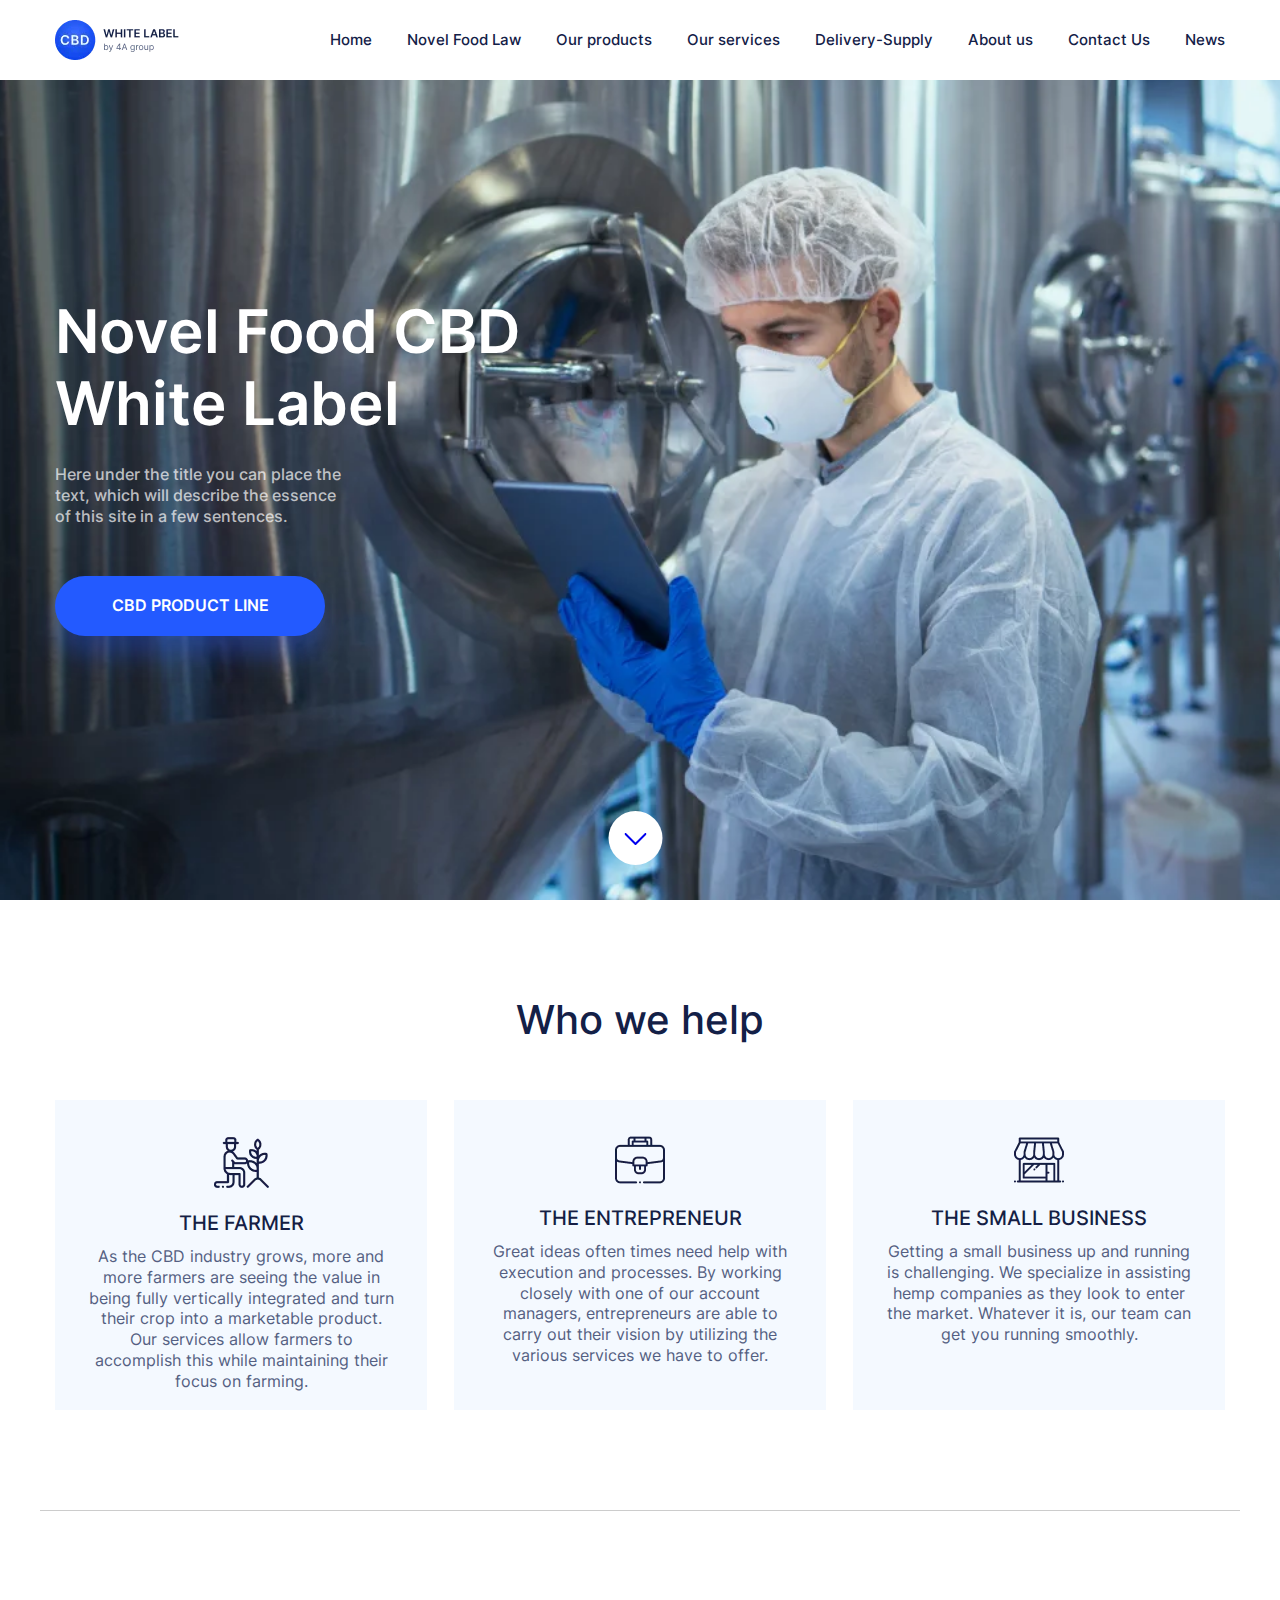
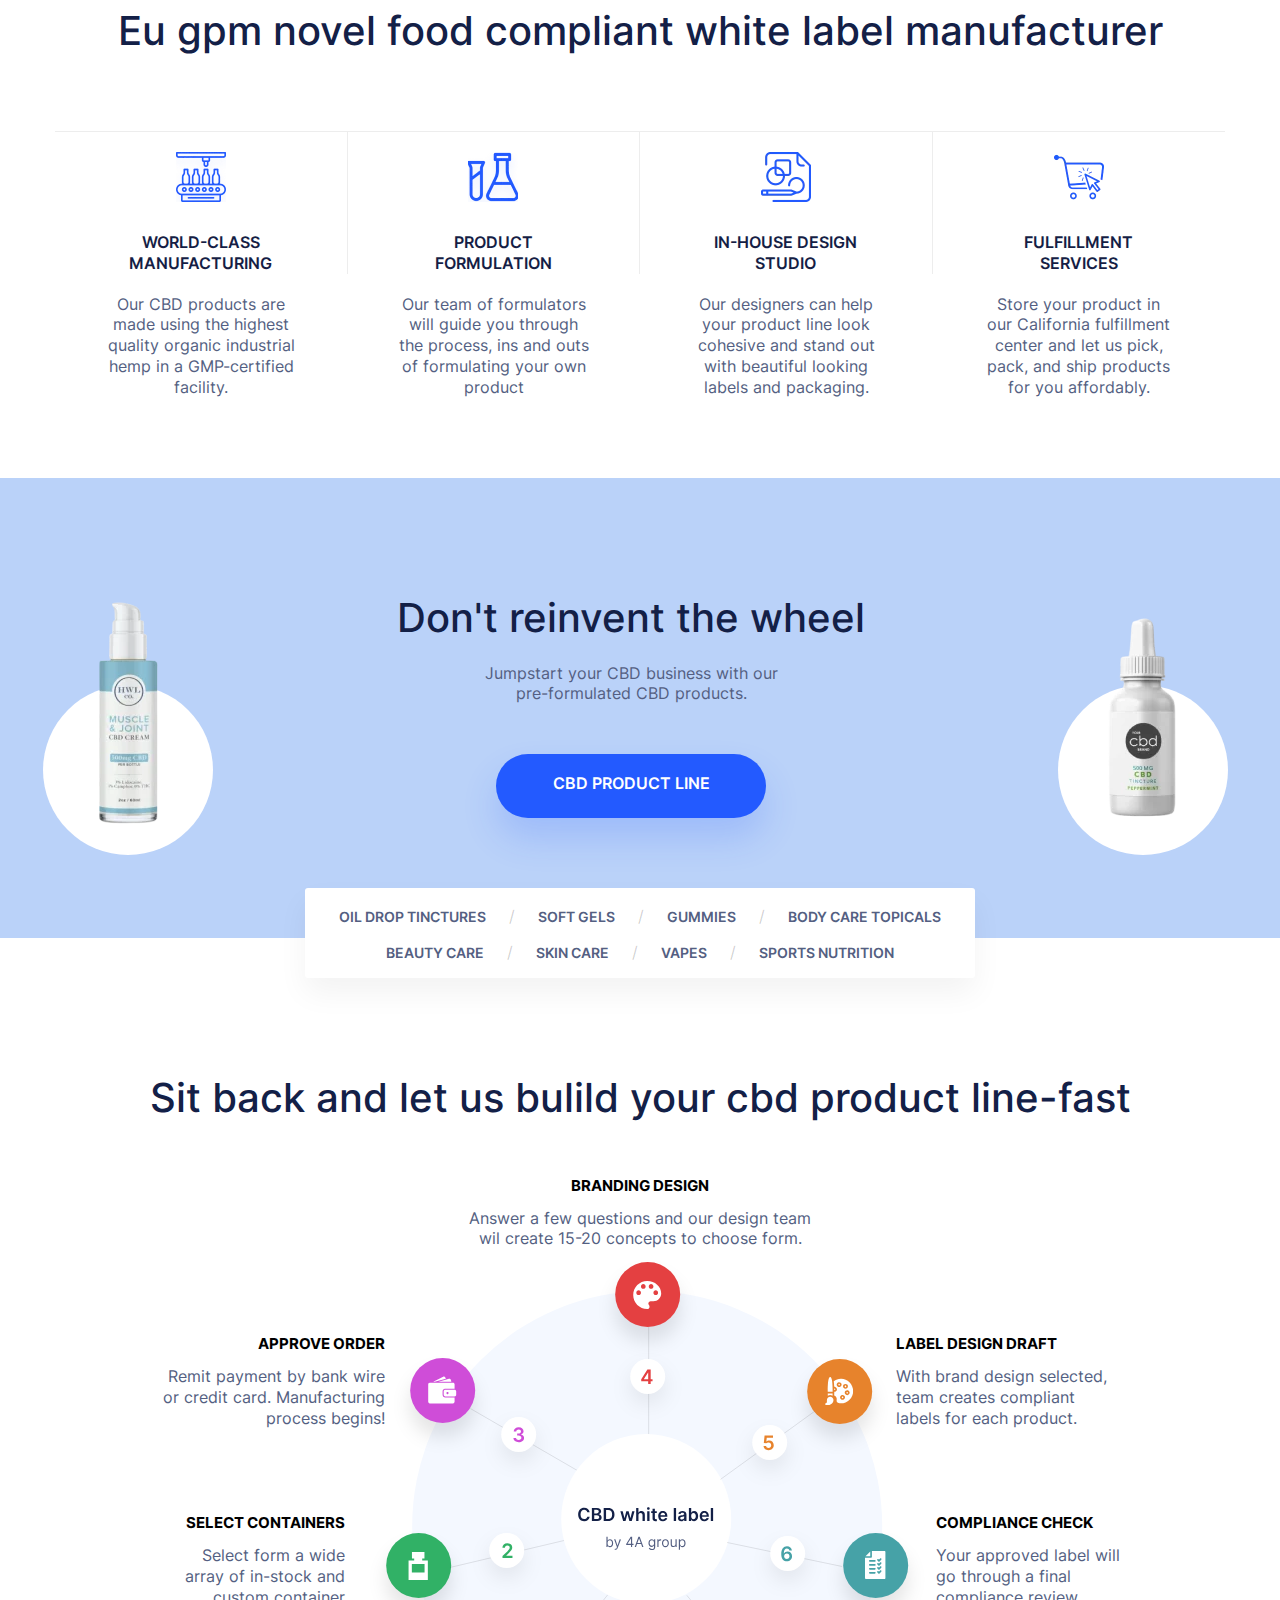
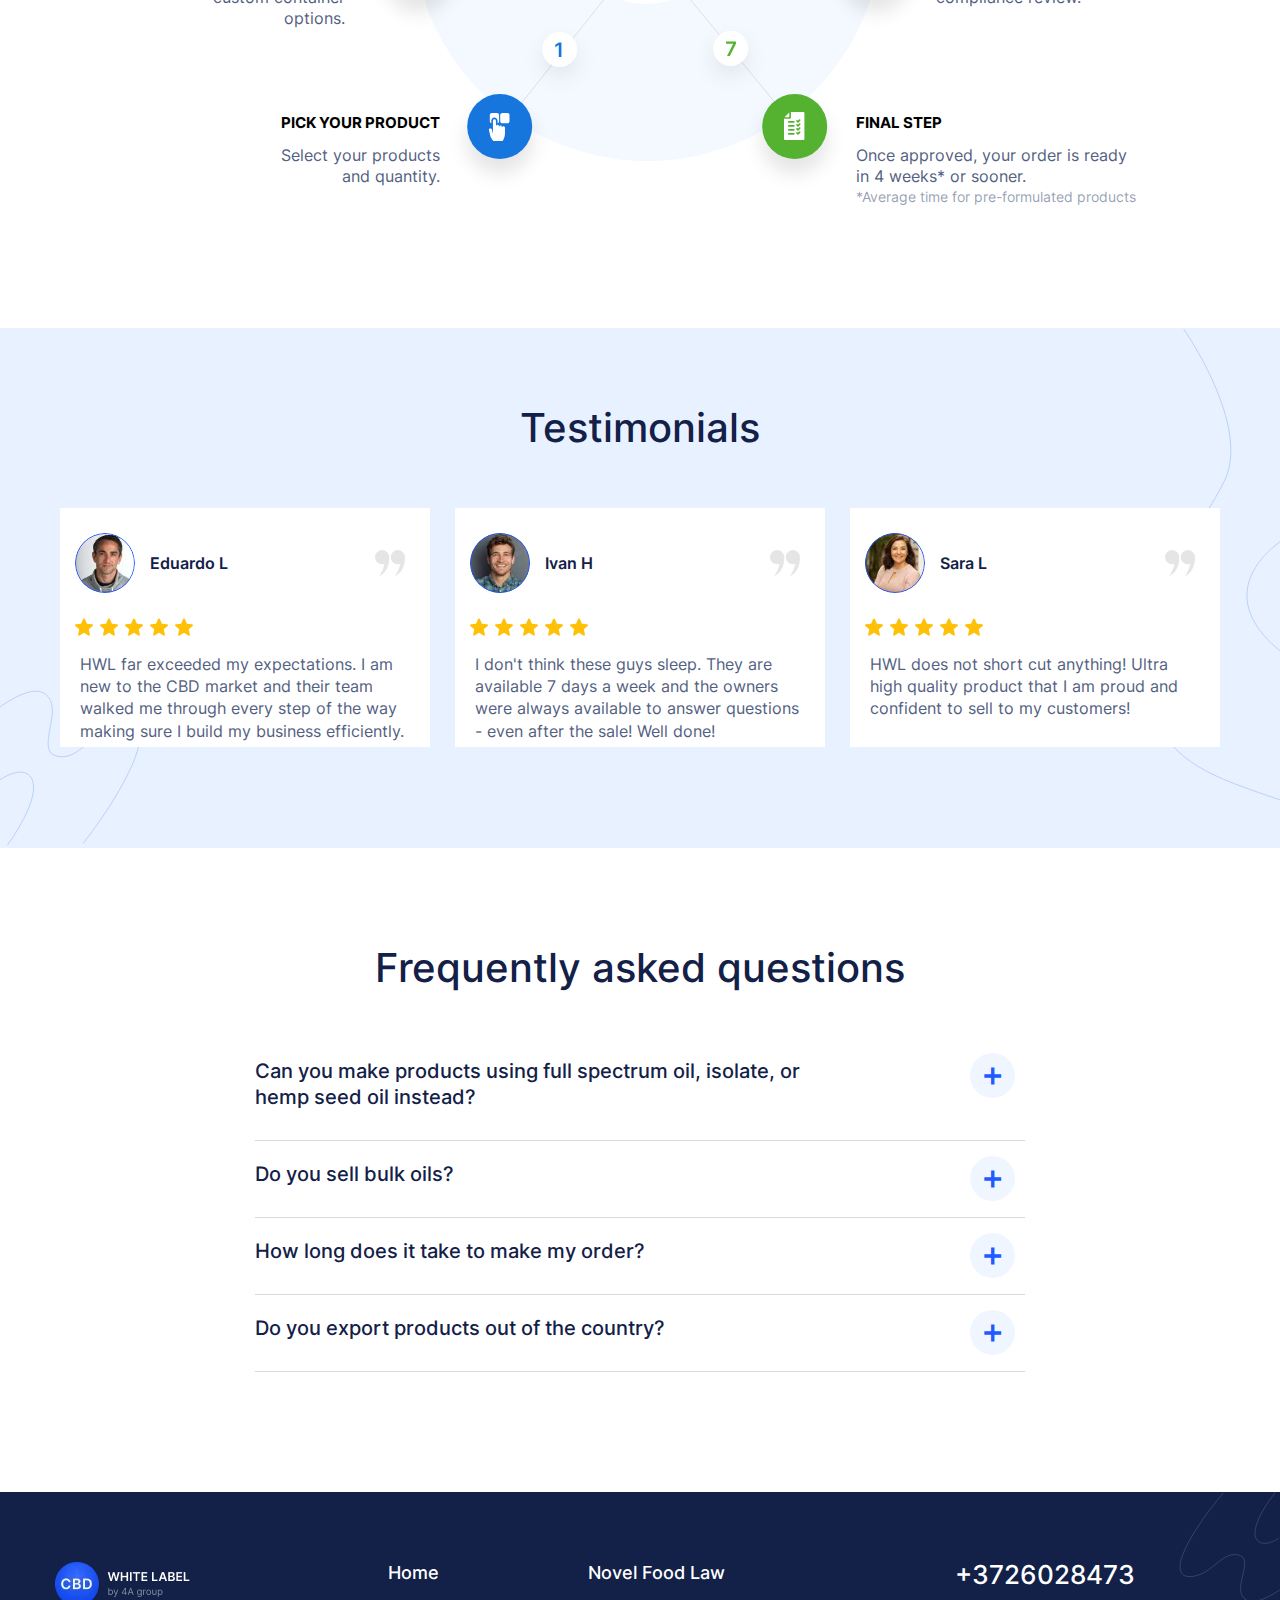
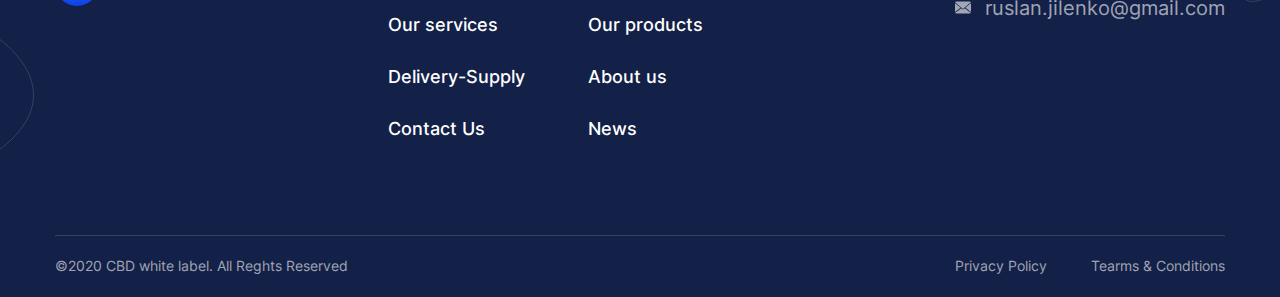
==== commit 5e35f625: "Update index.html" ====
--- a/index.html
+++ b/index.html
@@ -1,777 +1,777 @@
-<!DOCTYPE html>-<html lang="ru">- <head>-	<title>CBD</title>-	<meta charset="UTF-8">-	<meta name="format-detection" content="telephone=no">-	<link rel="stylesheet" href="css/style.min.css?_v=20210812175218">-	<link rel="shortcut icon" href="favicon.ico">-	<!-- <meta name="robots" content="noindex, nofollow"> -->-	<!-- <meta name="viewport" content="width=device-width, initial-scale=1.0, maximum-scale=1.0, user-scalable=0"> -->-	<meta name="viewport" content="width=device-width, initial-scale=1.0">-</head>--<body>-	<div class="wrapper">-		<section class="page__top">-			<header class="header">-	<div class="header__container _container">-		<div class="header__logo">-			<picture><source srcset="img/header/header_logo.webp" type="image/webp"><img src="img/header/header_logo.png?_v=1628772738887" alt=""></picture>-		</div>-		<div class="header__menu menu">-			<button type="button" class="menu__icon icon-menu">-				<span></span>-				<span></span>-				<span></span>-			</button>-			<nav class="menu__body">-				<ul class="menu__list">-					<li class="menu__item"><a href="index.html" class="menu__link">Home</a></li>-					<li class="menu__item"><a href="nowelFoodLaw.html" class="menu__link">Novel Food Law</a></li>-					<li class="menu__item"><a href="ourProducts.html" class="menu__link">Our products</a></li>-					<li class="menu__item"><a href="" class="menu__link">Our services</a></li>-					<li class="menu__item"><a href="" class="menu__link">Delivery-Supply</a></li>-					<li class="menu__item"><a href="" class="menu__link">About us</a></li>-					<li class="menu__item"><a href="" class="menu__link">Contact Us</a></li>-					<li class="menu__item"><a href="" class="menu__link">News</a></li>-				</ul>-			</nav>-		</div>-	</div>-</header>-			<div class="page__fullscreen fullscreen-page">-				<div class="fullscreen-page__background">-					<div class="fullscreen-page__bacground-image _ibg">-						<picture><source srcset="img/fullscreen/fullscreen-image.webp" type="image/webp"><img src="img/fullscreen/fullscreen-image.jpg?_v=1628772738887" alt=""></picture>-					</div>-				</div>-				<div class="fullscreen-page__content _container">-					<div class="fullscreen-page__title">-						<h1>Novel Food CBD <br> White Label</h1>-					</div>-					<div class="fullscreen-page__text">Here under the title you can place the <br> text, which will describe the-						essence <br> of this site in a few sentences.-					</div>-					<div class="fullscreen-page__button">-						<a href="#callback" class="_popup-link">CBD product line</a>-					</div>-					<div class="fullscreen-page__down">-						<a href="#section1" class="scroll-to"><svg width="22" height="12" viewBox="0 0 22 12" fill="none" xmlns="http://www.w3.org/2000/svg">-							<path d="M21.7071 0.292867C21.3166 -0.0976 20.6834 -0.0976667 20.2929 0.292933L11.0002 9.5858L1.7071 0.292867C1.31663 -0.0976 0.683433 -0.0976667 0.2929 0.292933C-0.0976333 0.683467 -0.0976333 1.3166 0.2929 1.70713L10.2932 11.7071C10.4807 11.8947 10.735 12 11.0002 12C11.2654 12 11.5198 11.8946 11.7073 11.7071L21.707 1.70707C22.0976 1.3166 22.0976 0.6834 21.7071 0.292867Z" fill="currentColor"/>-							</svg>-							</a>-					</div>-				</div>-			</div>-		</section>-		<main class="page">-			<section id="section1" class="page__infohelp infohelp-page">-				<div class="infohelp-page__container _container">-					<div class="infohelp-page__title title-all">-						<h2>Who we help</h2>-					</div>-					<div class="infohelp-page__cards">-						<div class="infohelp-page__card">-							<div class="infohelp-page__card-icon">-								<picture><source srcset="img/infohelp/ih_image1.webp" type="image/webp"><img src="img/infohelp/ih_image1.png?_v=1628772738887" alt=""></picture>-							</div>-							<div class="infohelp-page__card-title">THE FARMER</div>-							<div class="infohelp-page__card-text">As the CBD industry grows, more and more farmers are seeing-								the value in being fully vertically integrated and turn their crop into a marketable product.-								Our services allow farmers to accomplish this while maintaining their focus on farming.-							</div>-						</div>-						<div class="infohelp-page__card">-							<div class="infohelp-page__card-icon">-								<picture><source srcset="img/infohelp/ih_image2.webp" type="image/webp"><img src="img/infohelp/ih_image2.png?_v=1628772738887" alt=""></picture>-							</div>-							<div class="infohelp-page__card-title">THE ENTREPRENEUR</div>-							<div class="infohelp-page__card-text">Great ideas often times need help with execution and-								processes. By working closely with one of our account managers, entrepreneurs are able to carry-								out their vision by utilizing the various services we have to offer.-							</div>-						</div>-						<div class="infohelp-page__card">-							<div class="infohelp-page__card-icon">-								<picture><source srcset="img/infohelp/ih_image3.webp" type="image/webp"><img src="img/infohelp/ih_image3.png?_v=1628772738887" alt=""></picture>-							</div>-							<div class="infohelp-page__card-title">THE SMALL BUSINESS</div>-							<div class="infohelp-page__card-text">Getting a small business up and running is challenging. We-								specialize in assisting hemp companies as they look to enter the market. Whatever it is, our-								team can get you running smoothly.-							</div>-						</div>-					</div>-				</div>-			</section>-			<section class="page__manufacturer manufacturer-page _container">-				<h2 class="manufacturer-page__title title-all">Eu gpm novel food compliant white label manufacturer</h2>-				<div class="manufacturer-page__cards">-					<div class="manufacturer-page__card">-						<div class="manufacturer-page__card-icon">-							<picture><source srcset="img/manufacturer/icon1.webp" type="image/webp"><img src="img/manufacturer/icon1.png?_v=1628772738887" alt=""></picture>-						</div>-						<div class="manufacturer-page__card-title"><span>WORLD-CLASS MANUFACTURING</span></div>-						<div class="manufacturer-page__card-text">Our CBD products are made using the highest quality organic-							industrial hemp in a GMP-certified facility.-						</div>-					</div>-					<div class="manufacturer-page__card">-						<div class="manufacturer-page__card-icon">-							<picture><source srcset="img/manufacturer/icon2.webp" type="image/webp"><img src="img/manufacturer/icon2.png?_v=1628772738887" alt=""></picture>-						</div>-						<div class="manufacturer-page__card-title"><span>PRODUCT FORMULATION</span></div>-						<div class="manufacturer-page__card-text">Our team of formulators will guide you through the process,-							ins and outs of formulating your own product-						</div>-					</div>-					<div class="manufacturer-page__card">-						<div class="manufacturer-page__card-icon">-							<picture><source srcset="img/manufacturer/icon3.webp" type="image/webp"><img src="img/manufacturer/icon3.png?_v=1628772738887" alt=""></picture>-						</div>-						<div class="manufacturer-page__card-title"><span>IN-HOUSE DESIGN STUDIO</span></div>-						<div class="manufacturer-page__card-text">Our designers can help your product line look cohesive and-							stand out with beautiful looking labels and packaging.-						</div>-					</div>-					<div class="manufacturer-page__card">-						<div class="manufacturer-page__card-icon _last-card">-							<picture><source srcset="img/manufacturer/icon4.webp" type="image/webp"><img src="img/manufacturer/icon4.png?_v=1628772738887" alt=""></picture>-						</div>-						<div class="manufacturer-page__card-title _last-card"><span>FULFILLMENT SERVICES</span></div>-						<div class="manufacturer-page__card-text">Store your product in our California fulfillment center and-							let us pick, pack, and ship products for you affordably.-						</div>-					</div>-				</div>-			</section>-			<section class="page__products products-page">-				<div class="products-page__background">-					<picture><source srcset="img/products/linear.svg" type="image/webp"><img src="img/products/linear.svg?_v=1628772738887" alt=""></picture>-				</div>-				<div class="products-page__content">-					<div class="products-page__left-image">-						<picture><source srcset="img/products/product1.webp" type="image/webp"><img src="img/products/product1.png?_v=1628772738887" alt=""></picture>-					</div>-					<div class="products-page__info">-						<div class="products-page__info-tittle title-all">Don't reinvent the wheel</div>-						<div class="products-page__info-text"><span>-								Jumpstart your CBD business with our pre-formulated CBD-								products.-							</span>-						</div>-						<div class="products-page__info-button"><a href="">CBD product line</a></div>-					</div>-					<div class="products-page__right-image">-						<picture><source srcset="img/products/product2.webp" type="image/webp"><img src="img/products/product2.png?_v=1628772738887" alt=""></picture>-					</div>-				</div>-				<div class="products-page__links">-					<div class="products-page__links-container">-						<ul class="products-page__links-top">-							<li><a href="">OIL DROP TINCTURES</a><span>/</span></li>-							<li class="disp-none"><a href="">SOFT GELS</a><span>/</span></li>-							<li><a href="">GUMMIES</a><span>/</span></li>-							<li><a href="">BODY CARE TOPICALS</a></li>-						</ul>-						<ul class="products-page__links-bottom">-							<li><a href="">BEAUTY CARE</a><span>/</span></li>-							<li class="disp-none"><a href="">SKIN CARE</a><span>/</span></li>-							<li><a href="">VAPES</a><span>/</span></li>-							<li><a href="">SPORTS NUTRITION</a></li>-						</ul>-					</div>-				</div>-			</section>-			<section class="page__scheme scheme-page">-				<div class="scheme-page__title title-all">-					<h3>Sit back and let us bulild your cbd product line-fast</h3>-				</div>-				<div class="scheme-page__content">-					<div class="scheme-page__container">-						<div class="scheme-page__cards-top">-							<div class="scheme-page__card-top">-								<div class="scheme-page__card-top-title scheme-title">-									branding design-								</div>-								<div class="scheme-page__card-top-text scheme-text">-									Answer a few questions and our design team wil create-									15-20 concepts to choose form.-								</div>-							</div>-						</div>-						<div class="scheme-page__cards-second">-							<div class="scheme-page__card-secondLeft">-								<div class="scheme-page__card-secondLeft-title scheme-title">-									Approve order-								</div>-								<div class="scheme-page__card-secondLeft-text scheme-text">-									Remit payment by bank wire or credit card. Manufacturing process begins!-								</div>-							</div>-							<div class="scheme-page__card-secondRight">-								<div class="scheme-page__card-secondRight-title scheme-title">-									label design draft-								</div>-								<div class="scheme-page__card-secondRight-text scheme-text">-									With brand design selected, team creates compliant labels for each product.-								</div>-							</div>-						</div>-						<div class="scheme-page__cards-third">-							<div class="scheme-page__card-thirdLeft">-								<div class="scheme-page__card-thirdLeft-title scheme-title">-									select containers-								</div>-								<div class="scheme-page__card-thirdLeft-text scheme-text">-									Select form a wide array of in-stock and custom container options.-								</div>-							</div>-							<div class="scheme-page__card-thirdCenter">-								<svg width="558" height="533" viewBox="0 0 558 533" fill="none"-									xmlns="http://www.w3.org/2000/svg">-									<circle cx="279" cy="268" r="235" fill="#F4F8FF" />-									<line x1="102.251" y1="150.567" x2="209.251" y2="212.567" stroke="black"-										stroke-opacity="0.1" />-									<g filter="url(#filter0_d)">-										<circle cx="150.5" cy="176.5" r="17.5" fill="white" />-									</g>-									<path-										d="M150.513 184.199C153.624 184.199 155.889 182.416 155.882 179.959C155.889 178.141 154.753 176.834 152.714 176.543V176.429C154.291 176.088 155.349 174.916 155.342 173.283C155.349 171.067 153.46 169.256 150.555 169.256C147.729 169.256 145.541 170.939 145.484 173.375H148.02C148.062 172.153 149.199 171.393 150.541 171.393C151.898 171.393 152.8 172.217 152.793 173.439C152.8 174.71 151.749 175.555 150.243 175.555H148.957V177.587H150.243C152.082 177.587 153.176 178.51 153.169 179.824C153.176 181.109 152.061 181.99 150.506 181.99C149.043 181.99 147.913 181.23 147.849 180.044H145.179C145.25 182.501 147.445 184.199 150.513 184.199Z"-										fill="#CF4DD8" />-									<g filter="url(#filter1_d)">-										<circle cx="74.5" cy="132.5" r="32.5" fill="#CF4DD8" />-									</g>-									<path-										d="M66.5433 123.677L77.7055 120.63L77.1144 119.436C76.7277 118.659 75.7844 118.338 75.0077 118.725L65.0151 123.677H66.5433Z"-										fill="white" />-									<path-										d="M81.1704 120.718C81.0321 120.718 80.8937 120.737 80.7554 120.775L78.1331 121.492L70.1245 123.677H79.2147H83.1765L82.686 121.879C82.4973 121.177 81.8622 120.718 81.1704 120.718Z"-										fill="white" />-									<path-										d="M84.8148 124.778H84.4564H83.969H83.4816H79.7619H66.0937H64.3014H62.7921H62.5123H61.5753C61.0785 124.778 60.6351 125.007 60.3459 125.369C60.2138 125.535 60.1132 125.727 60.0566 125.938C60.022 126.07 60 126.208 60 126.35V126.538V128.331V143.867C60 144.734 60.7043 145.439 61.5722 145.439H84.8117C85.6795 145.439 86.3838 144.734 86.3838 143.867V139.48H77.0547C75.58 139.48 74.382 138.282 74.382 136.808V135.368V134.88V134.393V133.311C74.382 132.588 74.6713 131.931 75.1398 131.45C75.5549 131.022 76.1114 130.733 76.734 130.661C76.8377 130.648 76.9446 130.642 77.0515 130.642H85.0758H85.5632H86.0505H86.3838V126.35C86.387 125.482 85.6827 124.778 84.8148 124.778Z"-										fill="white" />-									<path-										d="M87.4874 132.145C87.3302 132 87.1447 131.89 86.9371 131.818C86.7767 131.764 86.607 131.733 86.4278 131.733H86.3869H86.3554H85.8681H84.1104H77.0546C76.1867 131.733 75.4824 132.437 75.4824 133.305V134.088V134.575V135.063V136.805C75.4824 137.672 76.1867 138.377 77.0546 138.377H86.3869H86.4278C86.607 138.377 86.7768 138.345 86.9371 138.292C87.1447 138.223 87.3302 138.11 87.4874 137.965C87.8018 137.679 87.9999 137.264 87.9999 136.805V133.305C87.9999 132.846 87.8018 132.431 87.4874 132.145ZM80.3372 135.368C80.3372 135.802 79.9851 136.154 79.5512 136.154H79.0292C78.5953 136.154 78.2431 135.802 78.2431 135.368V134.846C78.2431 134.594 78.3595 134.371 78.545 134.229C78.6802 134.126 78.8469 134.06 79.0292 134.06H79.1613H79.5512C79.9851 134.06 80.3372 134.412 80.3372 134.846V135.368Z"-										fill="white" />-									<g filter="url(#filter2_d)">-										<circle cx="279.5" cy="36.5" r="32.5" fill="#E44041" />-									</g>-									<path-										d="M279 23C271.269 23 265 29.2689 265 37C265 44.7311 271.269 51 279 51C280.291 51 281.333 49.9578 281.333 48.6667C281.333 48.06 281.108 47.5155 280.727 47.1033C280.361 46.6911 280.143 46.1545 280.143 45.5555C280.143 44.2644 281.186 43.2222 282.477 43.2222H285.222C289.516 43.2222 293 39.7377 293 35.4444C293 28.5689 286.731 23 279 23ZM270.444 37C269.153 37 268.111 35.9578 268.111 34.6667C268.111 33.3755 269.153 32.3333 270.444 32.3333C271.736 32.3333 272.778 33.3755 272.778 34.6667C272.778 35.9578 271.736 37 270.444 37ZM275.111 30.7778C273.82 30.7778 272.778 29.7356 272.778 28.4445C272.778 27.1533 273.82 26.1111 275.111 26.1111C276.402 26.1111 277.444 27.1533 277.444 28.4445C277.444 29.7356 276.402 30.7778 275.111 30.7778ZM282.889 30.7778C281.598 30.7778 280.556 29.7356 280.556 28.4445C280.556 27.1533 281.598 26.1111 282.889 26.1111C284.18 26.1111 285.222 27.1533 285.222 28.4445C285.222 29.7356 284.18 30.7778 282.889 30.7778ZM287.556 37C286.264 37 285.222 35.9578 285.222 34.6667C285.222 33.3755 286.264 32.3333 287.556 32.3333C288.847 32.3333 289.889 33.3755 289.889 34.6667C289.889 35.9578 288.847 37 287.556 37Z"-										fill="white" />-									<g filter="url(#filter3_d)">-										<circle cx="471.5" cy="133.5" r="32.5" fill="#E7832C" />-									</g>-									<g clip-path="url(#clip0)">-										<path-											d="M465.258 142.023C465.258 140.214 463.786 138.742 461.976 138.742C460.167 138.742 458.695 140.214 458.695 142.023V143.664C458.695 144.568 457.904 145.359 457 145.359V147H460.336C463.05 147 465.258 144.737 465.258 142.023Z"-											fill="white" />-										<path-											d="M470.73 125.869C470.292 125.987 470.032 126.435 470.15 126.874C470.263 127.295 470.696 127.573 471.155 127.453C471.595 127.335 471.851 126.884 471.735 126.449C471.616 126.009 471.163 125.752 470.73 125.869Z"-											fill="white" />-										<path-											d="M466.089 132.094C466.525 132.209 466.975 131.956 467.094 131.514C467.212 131.072 466.949 130.626 466.515 130.509H466.514C466.281 130.447 466.218 130.494 466.054 130.548C466.063 131.042 466.07 131.555 466.073 132.086C466.079 132.088 466.083 132.092 466.089 132.094Z"-											fill="white" />-										<path-											d="M475.131 139.126C475.012 138.685 474.559 138.43 474.126 138.547C473.681 138.666 473.43 139.121 473.546 139.551C473.663 139.988 474.109 140.246 474.551 140.131C474.989 140.013 475.249 139.565 475.131 139.127V139.126Z"-											fill="white" />-										<path-											d="M477.861 128.94C478.181 128.62 478.181 128.099 477.861 127.779C477.541 127.46 477.021 127.458 476.7 127.779C476.38 128.099 476.38 128.621 476.701 128.94C477.02 129.259 477.54 129.259 477.861 128.94Z"-											fill="white" />-										<path-											d="M472.688 120.652C469.994 120.75 467.52 121.815 465.548 123.167C465.769 124.672 465.925 126.544 466.009 128.86C466.316 128.823 466.63 128.842 466.937 128.925C468.252 129.277 469.031 130.624 468.678 131.939C468.381 133.051 467.376 133.764 466.305 133.764C466.227 133.764 466.148 133.74 466.069 133.732C466.059 135.044 466.03 136.343 465.973 137.582C466.813 137.931 467.47 138.396 467.899 138.999C468.767 140.219 468.536 141.649 468.444 142.06C468.14 143.422 468.943 144.809 470.32 145.074C471.097 145.223 471.879 145.297 472.655 145.297C479.402 145.297 485.054 139.817 484.999 132.902C484.942 125.889 478.873 120.419 472.688 120.652ZM475.539 126.62C476.501 125.66 478.061 125.66 479.021 126.62C479.981 127.579 479.981 129.141 479.021 130.1V130.101C478.061 131.059 476.5 131.059 475.54 130.101C474.581 129.141 474.581 127.579 475.539 126.62ZM468.565 127.297C468.216 126 468.978 124.639 470.305 124.284C471.61 123.934 472.966 124.713 473.319 126.024C473.671 127.336 472.894 128.686 471.579 129.038C470.267 129.389 468.918 128.615 468.565 127.297ZM474.975 141.716C473.664 142.067 472.313 141.286 471.962 139.976C471.609 138.664 472.387 137.314 473.702 136.962C475.022 136.611 476.365 137.391 476.715 138.703C477.069 140.017 476.287 141.365 474.975 141.716ZM481.356 135.335C481.005 136.65 479.654 137.428 478.342 137.075C477.031 136.724 476.249 135.379 476.602 134.062C476.957 132.735 478.316 131.973 479.616 132.322C480.927 132.673 481.708 134.026 481.356 135.335Z"-											fill="white" />-										<path-											d="M479.192 133.906C478.762 133.79 478.307 134.041 478.187 134.486C478.069 134.928 478.332 135.374 478.766 135.491C479.215 135.607 479.655 135.343 479.772 134.911C479.889 134.474 479.628 134.023 479.192 133.906Z"-											fill="white" />-										<path-											d="M464.428 133.82C464.43 133.546 464.437 133.276 464.437 133C464.437 126.639 464.01 119 461.977 119C459.943 119 459.516 126.639 459.516 133C459.516 133.276 459.523 133.546 459.526 133.82H464.428Z"-											fill="white" />-										<path-											d="M461.977 137.102C462.831 137.102 463.624 137.34 464.325 137.725C464.36 136.989 464.388 136.23 464.406 135.461H459.547C459.566 136.23 459.593 136.989 459.628 137.725C460.329 137.34 461.122 137.102 461.977 137.102Z"-											fill="white" />-									</g>-									<g filter="url(#filter4_d)">-										<circle cx="426.5" cy="468.5" r="32.5" fill="#54B230" />-									</g>-									<path d="M421.021 459.192V454.49L416.318 459.192H421.021Z" fill="white" />-									<path-										d="M435.378 454H422.692V460.028C422.692 460.489 422.318 460.863 421.856 460.863H415.828V481.165C415.828 481.626 416.202 482 416.664 482H435.378C435.84 482 436.214 481.626 436.214 481.165V454.835C436.214 454.374 435.84 454 435.378 454V454ZM428.187 466.32C428.513 465.994 429.042 465.994 429.368 466.32L429.747 466.699L430.876 465.57C431.202 465.244 431.731 465.244 432.057 465.57C432.384 465.897 432.384 466.426 432.057 466.752L430.338 468.471C430.175 468.635 429.961 468.716 429.747 468.716C429.533 468.716 429.319 468.635 429.156 468.472L428.187 467.502C427.861 467.176 427.861 466.647 428.187 466.32ZM428.187 462.332C428.513 462.005 429.042 462.005 429.368 462.332L429.747 462.71L430.876 461.581C431.202 461.255 431.731 461.255 432.057 461.581C432.384 461.907 432.384 462.437 432.057 462.763L430.338 464.482C430.175 464.645 429.961 464.727 429.747 464.727C429.533 464.727 429.319 464.646 429.156 464.482L428.187 463.513C427.861 463.187 427.861 462.658 428.187 462.332ZM428.187 470.31C428.513 469.983 429.042 469.983 429.368 470.31L429.747 470.688L430.876 469.559C431.202 469.233 431.731 469.233 432.057 469.559C432.384 469.886 432.384 470.415 432.057 470.741L430.338 472.461C430.175 472.624 429.961 472.705 429.747 472.705C429.533 472.705 429.319 472.624 429.156 472.461L428.187 471.491C427.861 471.165 427.861 470.636 428.187 470.31ZM432.057 474.73L430.338 476.45C430.175 476.613 429.961 476.694 429.747 476.694C429.533 476.694 429.319 476.613 429.156 476.45L428.187 475.48C427.861 475.154 427.861 474.625 428.187 474.299C428.513 473.972 429.042 473.972 429.369 474.299L429.747 474.677L430.876 473.548C431.202 473.222 431.731 473.222 432.057 473.548C432.384 473.875 432.384 474.404 432.057 474.73ZM420.575 463.056H425.683C426.145 463.056 426.519 463.43 426.519 463.892C426.519 464.353 426.145 464.727 425.683 464.727H420.575C420.114 464.727 419.74 464.353 419.74 463.892C419.74 463.43 420.114 463.056 420.575 463.056ZM420.575 467.045H425.683C426.145 467.045 426.519 467.419 426.519 467.881C426.519 468.342 426.145 468.716 425.683 468.716H420.575C420.114 468.716 419.74 468.342 419.74 467.881C419.74 467.419 420.114 467.045 420.575 467.045ZM420.575 471.034H425.683C426.145 471.034 426.519 471.408 426.519 471.87C426.519 472.331 426.145 472.705 425.683 472.705H420.575C420.114 472.705 419.74 472.331 419.74 471.87C419.74 471.408 420.114 471.034 420.575 471.034ZM420.575 475.023H425.683C426.145 475.023 426.519 475.398 426.519 475.859C426.519 476.32 426.145 476.694 425.683 476.694H420.575C420.114 476.694 419.74 476.32 419.74 475.859C419.74 475.398 420.114 475.023 420.575 475.023Z"-										fill="white" />-									<g filter="url(#filter5_d)">-										<circle cx="50.5" cy="307.5" r="32.5" fill="#31B166" />-									</g>-									<g clip-path="url(#clip1)">-										<path-											d="M54.0075 302.594V300.434H56.2555V294H43.7443V300.434H45.9924V302.594H40.3569V322H59.643V302.594H54.0075ZM56.3589 314.619H43.641V305.878H56.3589V314.619H56.3589Z"-											fill="white" />-									</g>-									<g filter="url(#filter6_d)">-										<circle cx="131.5" cy="468.5" r="32.5" fill="#1776DE" />-									</g>-									<path-										d="M123.125 462.733C123.125 461.008 124.528 459.605 126.254 459.605C127.979 459.605 129.382 461.008 129.382 462.733V465.255C130.251 464.989 130.886 464.18 130.886 463.224V457.123C130.886 455.952 129.933 455 128.763 455H123.744C122.574 455 121.622 455.952 121.622 457.123V463.224C121.622 464.18 122.256 464.989 123.125 465.255V462.733Z"-										fill="white" />-									<path-										d="M139.165 455H134.146C132.976 455 132.023 455.952 132.023 457.123V463.224C132.023 464.395 132.976 465.347 134.146 465.347H139.165C140.335 465.347 141.287 464.395 141.287 463.224V457.123C141.287 455.952 140.335 455 139.165 455Z"-										fill="white" />-									<path-										d="M135.277 468.188C134.446 468.188 133.773 468.861 133.773 469.692V468.925C133.773 468.095 133.1 467.422 132.269 467.422C131.439 467.422 130.765 468.095 130.765 468.925V468.281C130.765 467.491 130.156 466.844 129.382 466.782C129.342 466.779 129.302 466.777 129.261 466.777C128.655 466.777 128.133 467.136 127.895 467.653C127.807 467.844 127.757 468.057 127.757 468.281V462.733C127.757 461.903 127.084 461.229 126.254 461.229C125.423 461.229 124.75 461.903 124.75 462.733V475.645L124.684 475.636L123.758 471.671C123.569 470.862 122.76 470.359 121.951 470.548C121.102 470.548 120.565 471.225 120.758 472.052L121.832 476.65C122.394 480.247 125.302 483 125.302 483H134.439C135.966 480.678 136.78 477.96 136.78 475.181L136.781 469.692C136.781 468.861 136.108 468.188 135.277 468.188Z"-										fill="white" />-									<line x1="153.609" y1="444.689" x2="239.609" y2="336.689" stroke="black"-										stroke-opacity="0.1" />-									<g filter="url(#filter7_d)">-										<circle cx="191.5" cy="391.5" r="17.5" fill="white" />-									</g>-									<path-										d="M193.209 384.455H190.702L187.087 386.777V389.192L190.489 387.018H190.574V399H193.209V384.455Z"-										fill="#1776DE" />-									<line x1="82.2082" y1="309.379" x2="195.885" y2="282.513" stroke="black"-										stroke-opacity="0.1" />-									<g filter="url(#filter8_d)">-										<circle cx="138.5" cy="292.5" r="17.5" fill="white" />-									</g>-									<path-										d="M134.293 300H144.264V297.798H137.929V297.699L140.436 295.149C143.263 292.436 144.044 291.115 144.044 289.474C144.044 287.038 142.062 285.255 139.136 285.255C136.253 285.255 134.207 287.045 134.207 289.808H136.714C136.714 288.324 137.652 287.393 139.101 287.393C140.486 287.393 141.516 288.238 141.516 289.609C141.516 290.824 140.777 291.69 139.342 293.146L134.293 298.096V300Z"-										fill="#31B166" />-									<circle cx="278" cy="261" r="85" fill="white" />-									<path-										d="M221.496 254.326C221.094 251.418 218.857 249.73 215.955 249.73C212.535 249.73 209.959 252.223 209.959 256.455C209.959 260.68 212.503 263.179 215.955 263.179C219.067 263.179 221.132 261.165 221.496 258.666L219.106 258.653C218.805 260.188 217.553 261.05 215.987 261.05C213.864 261.05 212.343 259.459 212.343 256.455C212.343 253.501 213.852 251.859 215.993 251.859C217.585 251.859 218.831 252.76 219.106 254.326H221.496ZM223.668 263H228.967C231.965 263 233.435 261.472 233.435 259.433C233.435 257.452 232.029 256.288 230.635 256.218V256.09C231.914 255.79 232.924 254.895 232.924 253.303C232.924 251.354 231.518 249.909 228.68 249.909H223.668V263ZM226.04 261.018V257.183H228.654C230.118 257.183 231.025 258.078 231.025 259.248C231.025 260.29 230.309 261.018 228.59 261.018H226.04ZM226.04 255.477V251.865H228.437C229.83 251.865 230.552 252.6 230.552 253.61C230.552 254.761 229.619 255.477 228.385 255.477H226.04ZM239.934 263C243.923 263 246.288 260.533 246.288 256.442C246.288 252.364 243.923 249.909 240.024 249.909H235.498V263H239.934ZM237.87 260.948V251.961H239.89C242.549 251.961 243.936 253.444 243.936 256.442C243.936 259.452 242.549 260.948 239.819 260.948H237.87ZM254.93 263H257.346L259.187 256.365H259.321L261.162 263H263.572L266.353 253.182H263.988L262.287 260.047H262.191L260.427 253.182H258.094L256.33 260.085H256.24L254.515 253.182H252.156L254.93 263ZM270.282 257.247C270.282 255.828 271.164 255.01 272.404 255.01C273.619 255.01 274.335 255.783 274.335 257.107V263H276.649V256.749C276.649 254.377 275.306 253.054 273.267 253.054C271.759 253.054 270.8 253.738 270.346 254.85H270.231V249.909H267.968V263H270.282V257.247ZM279.007 263H281.321V253.182H279.007V263ZM280.171 251.788C280.906 251.788 281.507 251.226 281.507 250.536C281.507 249.839 280.906 249.276 280.171 249.276C279.429 249.276 278.828 249.839 278.828 250.536C278.828 251.226 279.429 251.788 280.171 251.788ZM288.603 253.182H286.667V250.83H284.353V253.182H282.959V254.972H284.353V260.43C284.34 262.278 285.682 263.185 287.421 263.134C288.079 263.115 288.533 262.987 288.782 262.904L288.392 261.095C288.265 261.127 288.002 261.185 287.715 261.185C287.133 261.185 286.667 260.98 286.667 260.047V254.972H288.603V253.182ZM294.78 263.192C297.068 263.192 298.64 262.073 299.05 260.366L296.889 260.124C296.576 260.955 295.809 261.389 294.812 261.389C293.316 261.389 292.325 260.405 292.306 258.724H299.145V258.014C299.145 254.569 297.074 253.054 294.658 253.054C291.846 253.054 290.011 255.119 290.011 258.148C290.011 261.229 291.82 263.192 294.78 263.192ZM292.312 257.164C292.383 255.911 293.309 254.857 294.69 254.857C296.02 254.857 296.915 255.828 296.927 257.164H292.312ZM307.882 249.909H305.568V263H307.882V249.909ZM313.086 263.198C314.627 263.198 315.547 262.476 315.969 261.651H316.046V263H318.27V256.429C318.27 253.834 316.155 253.054 314.282 253.054C312.217 253.054 310.632 253.974 310.121 255.764L312.281 256.071C312.511 255.4 313.163 254.825 314.295 254.825C315.368 254.825 315.956 255.374 315.956 256.339V256.378C315.956 257.043 315.26 257.075 313.528 257.26C311.623 257.464 309.801 258.033 309.801 260.245C309.801 262.175 311.214 263.198 313.086 263.198ZM313.687 261.498C312.722 261.498 312.032 261.057 312.032 260.207C312.032 259.318 312.805 258.947 313.841 258.8C314.448 258.717 315.662 258.564 315.963 258.321V259.478C315.963 260.571 315.081 261.498 313.687 261.498ZM320.699 263H322.975V261.453H323.109C323.474 262.169 324.234 263.173 325.922 263.173C328.236 263.173 329.968 261.338 329.968 258.104C329.968 254.831 328.184 253.054 325.915 253.054C324.183 253.054 323.461 254.096 323.109 254.805H323.013V249.909H320.699V263ZM322.969 258.091C322.969 256.186 323.787 254.952 325.276 254.952C326.817 254.952 327.609 256.263 327.609 258.091C327.609 259.932 326.804 261.274 325.276 261.274C323.8 261.274 322.969 259.996 322.969 258.091ZM336.282 263.192C338.57 263.192 340.142 262.073 340.551 260.366L338.391 260.124C338.078 260.955 337.311 261.389 336.314 261.389C334.818 261.389 333.827 260.405 333.808 258.724H340.647V258.014C340.647 254.569 338.576 253.054 336.16 253.054C333.348 253.054 331.513 255.119 331.513 258.148C331.513 261.229 333.322 263.192 336.282 263.192ZM333.814 257.164C333.885 255.911 334.811 254.857 336.192 254.857C337.522 254.857 338.417 255.828 338.429 257.164H333.814ZM344.919 249.909H342.605V263H344.919V249.909Z"-										fill="#132047" />-									<path-										d="M238.233 289H239.366V287.827H239.506C239.764 288.244 240.261 289.159 241.733 289.159C243.642 289.159 244.974 287.628 244.974 285.202C244.974 282.795 243.642 281.264 241.713 281.264C240.222 281.264 239.764 282.179 239.506 282.577H239.406V278.818H238.233V289ZM239.386 285.182C239.386 283.472 240.142 282.318 241.574 282.318C243.065 282.318 243.801 283.571 243.801 285.182C243.801 286.812 243.045 288.105 241.574 288.105C240.162 288.105 239.386 286.912 239.386 285.182ZM247.251 291.864C248.31 291.864 249.056 291.302 249.499 290.114L252.75 281.384L251.467 281.364L249.359 287.449H249.28L247.172 281.364H245.899L248.723 289.04L248.504 289.636C248.077 290.8 247.55 290.909 246.695 290.69L246.396 291.724C246.516 291.784 246.854 291.864 247.251 291.864ZM257.981 286.912H262.774V289H263.947V286.912H265.339V285.818H263.947V278.818H262.456L257.981 285.898V286.912ZM262.774 285.818H259.314V285.739L262.694 280.389H262.774V285.818ZM267.799 289L268.823 286.116H272.94L273.964 289H275.256L271.518 278.818H270.245L266.506 289H267.799ZM269.211 285.023L270.842 280.429H270.921L272.552 285.023H269.211ZM283.703 292.023C285.533 292.023 287.004 291.188 287.004 289.219V281.364H285.871V282.577H285.751C285.493 282.179 285.016 281.264 283.524 281.264C281.595 281.264 280.263 282.795 280.263 285.142C280.263 287.528 281.655 288.881 283.504 288.881C284.996 288.881 285.473 288.006 285.732 287.588H285.831V289.139C285.831 290.412 284.936 290.989 283.703 290.989C282.316 290.989 281.829 290.258 281.516 289.835L280.581 290.491C281.058 291.292 281.998 292.023 283.703 292.023ZM283.663 287.827C282.192 287.827 281.436 286.713 281.436 285.122C281.436 283.571 282.172 282.318 283.663 282.318C285.095 282.318 285.851 283.472 285.851 285.122C285.851 286.812 285.075 287.827 283.663 287.827ZM289.152 289H290.325V284.168C290.325 283.134 291.141 282.378 292.254 282.378C292.567 282.378 292.891 282.438 292.97 282.457V281.264C292.836 281.254 292.528 281.244 292.354 281.244C291.439 281.244 290.643 281.761 290.365 282.517H290.286V281.364H289.152V289ZM297.231 289.159C299.299 289.159 300.691 287.588 300.691 285.222C300.691 282.835 299.299 281.264 297.231 281.264C295.163 281.264 293.771 282.835 293.771 285.222C293.771 287.588 295.163 289.159 297.231 289.159ZM297.231 288.105C295.66 288.105 294.944 286.753 294.944 285.222C294.944 283.69 295.66 282.318 297.231 282.318C298.802 282.318 299.518 283.69 299.518 285.222C299.518 286.753 298.802 288.105 297.231 288.105ZM307.295 285.878C307.295 287.31 306.201 287.966 305.326 287.966C304.351 287.966 303.655 287.25 303.655 286.136V281.364H302.482V286.216C302.482 288.165 303.516 289.099 304.948 289.099C306.101 289.099 306.857 288.483 307.215 287.707H307.295V289H308.468V281.364H307.295V285.878ZM310.617 291.864H311.79V287.827H311.89C312.148 288.244 312.645 289.159 314.117 289.159C316.026 289.159 317.358 287.628 317.358 285.202C317.358 282.795 316.026 281.264 314.097 281.264C312.605 281.264 312.148 282.179 311.89 282.577H311.75V281.364H310.617V291.864ZM311.77 285.182C311.77 283.472 312.526 282.318 313.958 282.318C315.449 282.318 316.185 283.571 316.185 285.182C316.185 286.812 315.429 288.105 313.958 288.105C312.546 288.105 311.77 286.912 311.77 285.182Z"-										fill="#545F82" />-									<g filter="url(#filter9_d)">-										<circle cx="507.5" cy="307.5" r="32.5" fill="#46A2A7" />-									</g>-									<path d="M502.021 298.192V293.49L497.318 298.192H502.021Z" fill="white" />-									<path-										d="M516.378 293H503.692V299.028C503.692 299.489 503.318 299.863 502.856 299.863H496.828V320.165C496.828 320.626 497.202 321 497.664 321H516.378C516.84 321 517.214 320.626 517.214 320.165V293.835C517.214 293.374 516.84 293 516.378 293V293ZM509.187 305.32C509.513 304.994 510.042 304.994 510.368 305.32L510.747 305.699L511.876 304.57C512.202 304.244 512.731 304.244 513.057 304.57C513.384 304.897 513.384 305.426 513.057 305.752L511.338 307.471C511.175 307.635 510.961 307.716 510.747 307.716C510.533 307.716 510.319 307.635 510.156 307.472L509.187 306.502C508.861 306.176 508.861 305.647 509.187 305.32ZM509.187 301.332C509.513 301.005 510.042 301.005 510.368 301.332L510.747 301.71L511.876 300.581C512.202 300.255 512.731 300.255 513.057 300.581C513.384 300.907 513.384 301.437 513.057 301.763L511.338 303.482C511.175 303.645 510.961 303.727 510.747 303.727C510.533 303.727 510.319 303.646 510.156 303.482L509.187 302.513C508.861 302.187 508.861 301.658 509.187 301.332ZM509.187 309.31C509.513 308.983 510.042 308.983 510.368 309.31L510.747 309.688L511.876 308.559C512.202 308.233 512.731 308.233 513.057 308.559C513.384 308.886 513.384 309.415 513.057 309.741L511.338 311.461C511.175 311.624 510.961 311.705 510.747 311.705C510.533 311.705 510.319 311.624 510.156 311.461L509.187 310.491C508.861 310.165 508.861 309.636 509.187 309.31ZM513.057 313.73L511.338 315.45C511.175 315.613 510.961 315.694 510.747 315.694C510.533 315.694 510.319 315.613 510.156 315.45L509.187 314.48C508.861 314.154 508.861 313.625 509.187 313.299C509.513 312.972 510.042 312.972 510.369 313.299L510.747 313.677L511.876 312.548C512.202 312.222 512.731 312.222 513.057 312.548C513.384 312.875 513.384 313.404 513.057 313.73ZM501.575 302.056H506.683C507.145 302.056 507.519 302.43 507.519 302.892C507.519 303.353 507.145 303.727 506.683 303.727H501.575C501.114 303.727 500.74 303.353 500.74 302.892C500.74 302.43 501.114 302.056 501.575 302.056ZM501.575 306.045H506.683C507.145 306.045 507.519 306.419 507.519 306.881C507.519 307.342 507.145 307.716 506.683 307.716H501.575C501.114 307.716 500.74 307.342 500.74 306.881C500.74 306.419 501.114 306.045 501.575 306.045ZM501.575 310.034H506.683C507.145 310.034 507.519 310.408 507.519 310.87C507.519 311.331 507.145 311.705 506.683 311.705H501.575C501.114 311.705 500.74 311.331 500.74 310.87C500.74 310.408 501.114 310.034 501.575 310.034ZM501.575 314.023H506.683C507.145 314.023 507.519 314.398 507.519 314.859C507.519 315.32 507.145 315.694 506.683 315.694H501.575C501.114 315.694 500.74 315.32 500.74 314.859C500.74 314.398 501.114 314.023 501.575 314.023Z"-										fill="white" />-									<line x1="473.898" y1="308.489" x2="358.898" y2="284.489" stroke="black"-										stroke-opacity="0.1" />-									<g filter="url(#filter10_d)">-										<circle cx="419.5" cy="295.5" r="17.5" fill="white" />-									</g>-									<path-										d="M418.619 303.199C421.759 303.22 423.868 301.061 423.861 298.185C423.868 295.436 421.908 293.447 419.358 293.447C417.795 293.447 416.418 294.207 415.722 295.457H415.622C415.629 292.396 416.751 290.536 418.768 290.536C420.018 290.536 420.864 291.26 421.134 292.375H423.726C423.413 290.024 421.517 288.256 418.768 288.256C415.274 288.256 413.065 291.168 413.065 296.139C413.058 301.473 415.828 303.185 418.619 303.199ZM418.605 301.068C417.05 301.068 415.913 299.783 415.906 298.263C415.92 296.736 417.099 295.457 418.641 295.457C420.182 295.457 421.311 296.679 421.304 298.241C421.311 299.832 420.146 301.068 418.605 301.068Z"-										fill="#46A2A7" />-									<line x1="406.614" y1="444.318" x2="318.614" y2="337.318" stroke="black"-										stroke-opacity="0.1" />-									<g filter="url(#filter11_d)">-										<circle cx="362.5" cy="390.5" r="17.5" fill="white" />-									</g>-									<path-										d="M358.825 398H361.56L367.739 385.706V383.455H357.831V385.656H365.011V385.756L358.825 398Z"-										fill="#54B230" />-									<line x1="446.293" y1="153.405" x2="352.293" y2="221.405" stroke="black"-										stroke-opacity="0.1" />-									<g filter="url(#filter12_d)">-										<circle cx="401.5" cy="184.5" r="17.5" fill="white" />-									</g>-									<path-										d="M400.349 192.199C403.425 192.199 405.57 190.111 405.57 187.22C405.57 184.422 403.624 182.405 400.982 182.405C399.803 182.405 398.759 182.874 398.219 183.513H398.134L398.553 179.656H404.81V177.455H396.372L395.612 184.955L397.991 185.345C398.482 184.805 399.405 184.443 400.278 184.45C401.876 184.457 403.027 185.636 403.02 187.284C403.027 188.911 401.905 190.068 400.349 190.068C399.036 190.068 397.977 189.237 397.885 188.044H395.328C395.399 190.459 397.509 192.199 400.349 192.199Z"-										fill="#E7832C" />-									<line x1="280.5" y1="69" x2="280.5" y2="176" stroke="black" stroke-opacity="0.1" />-									<g filter="url(#filter13_d)">-										<circle cx="279.5" cy="118.5" r="17.5" fill="white" />-									</g>-									<path-										d="M273.03 123.301H279.969V126H282.483V123.301H284.344V121.135H282.483V111.455H279.202L273.03 121.206V123.301ZM279.997 121.135H275.729V121.021L279.884 114.438H279.997V121.135Z"-										fill="#E44041" />-									<defs>-										<filter id="filter0_d" x="113" y="149" width="75" height="75" filterUnits="userSpaceOnUse"-											color-interpolation-filters="sRGB">-											<feFlood flood-opacity="0" result="BackgroundImageFix" />-											<feColorMatrix in="SourceAlpha" type="matrix"-												values="0 0 0 0 0 0 0 0 0 0 0 0 0 0 0 0 0 0 127 0" result="hardAlpha" />-											<feOffset dy="10" />-											<feGaussianBlur stdDeviation="10" />-											<feColorMatrix type="matrix" values="0 0 0 0 0 0 0 0 0 0 0 0 0 0 0 0 0 0 0.07 0" />-											<feBlend mode="normal" in2="BackgroundImageFix" result="effect1_dropShadow" />-											<feBlend mode="normal" in="SourceGraphic" in2="effect1_dropShadow" result="shape" />-										</filter>-										<filter id="filter1_d" x="24" y="96" width="101" height="101" filterUnits="userSpaceOnUse"-											color-interpolation-filters="sRGB">-											<feFlood flood-opacity="0" result="BackgroundImageFix" />-											<feColorMatrix in="SourceAlpha" type="matrix"-												values="0 0 0 0 0 0 0 0 0 0 0 0 0 0 0 0 0 0 127 0" result="hardAlpha" />-											<feOffset dy="14" />-											<feGaussianBlur stdDeviation="9" />-											<feColorMatrix type="matrix" values="0 0 0 0 0 0 0 0 0 0 0 0 0 0 0 0 0 0 0.1 0" />-											<feBlend mode="normal" in2="BackgroundImageFix" result="effect1_dropShadow" />-											<feBlend mode="normal" in="SourceGraphic" in2="effect1_dropShadow" result="shape" />-										</filter>-										<filter id="filter2_d" x="229" y="0" width="101" height="101" filterUnits="userSpaceOnUse"-											color-interpolation-filters="sRGB">-											<feFlood flood-opacity="0" result="BackgroundImageFix" />-											<feColorMatrix in="SourceAlpha" type="matrix"-												values="0 0 0 0 0 0 0 0 0 0 0 0 0 0 0 0 0 0 127 0" result="hardAlpha" />-											<feOffset dy="14" />-											<feGaussianBlur stdDeviation="9" />-											<feColorMatrix type="matrix" values="0 0 0 0 0 0 0 0 0 0 0 0 0 0 0 0 0 0 0.1 0" />-											<feBlend mode="normal" in2="BackgroundImageFix" result="effect1_dropShadow" />-											<feBlend mode="normal" in="SourceGraphic" in2="effect1_dropShadow" result="shape" />-										</filter>-										<filter id="filter3_d" x="421" y="97" width="101" height="101"-											filterUnits="userSpaceOnUse" color-interpolation-filters="sRGB">-											<feFlood flood-opacity="0" result="BackgroundImageFix" />-											<feColorMatrix in="SourceAlpha" type="matrix"-												values="0 0 0 0 0 0 0 0 0 0 0 0 0 0 0 0 0 0 127 0" result="hardAlpha" />-											<feOffset dy="14" />-											<feGaussianBlur stdDeviation="9" />-											<feColorMatrix type="matrix" values="0 0 0 0 0 0 0 0 0 0 0 0 0 0 0 0 0 0 0.1 0" />-											<feBlend mode="normal" in2="BackgroundImageFix" result="effect1_dropShadow" />-											<feBlend mode="normal" in="SourceGraphic" in2="effect1_dropShadow" result="shape" />-										</filter>-										<filter id="filter4_d" x="376" y="432" width="101" height="101"-											filterUnits="userSpaceOnUse" color-interpolation-filters="sRGB">-											<feFlood flood-opacity="0" result="BackgroundImageFix" />-											<feColorMatrix in="SourceAlpha" type="matrix"-												values="0 0 0 0 0 0 0 0 0 0 0 0 0 0 0 0 0 0 127 0" result="hardAlpha" />-											<feOffset dy="14" />-											<feGaussianBlur stdDeviation="9" />-											<feColorMatrix type="matrix" values="0 0 0 0 0 0 0 0 0 0 0 0 0 0 0 0 0 0 0.1 0" />-											<feBlend mode="normal" in2="BackgroundImageFix" result="effect1_dropShadow" />-											<feBlend mode="normal" in="SourceGraphic" in2="effect1_dropShadow" result="shape" />-										</filter>-										<filter id="filter5_d" x="0" y="271" width="101" height="101" filterUnits="userSpaceOnUse"-											color-interpolation-filters="sRGB">-											<feFlood flood-opacity="0" result="BackgroundImageFix" />-											<feColorMatrix in="SourceAlpha" type="matrix"-												values="0 0 0 0 0 0 0 0 0 0 0 0 0 0 0 0 0 0 127 0" result="hardAlpha" />-											<feOffset dy="14" />-											<feGaussianBlur stdDeviation="9" />-											<feColorMatrix type="matrix" values="0 0 0 0 0 0 0 0 0 0 0 0 0 0 0 0 0 0 0.1 0" />-											<feBlend mode="normal" in2="BackgroundImageFix" result="effect1_dropShadow" />-											<feBlend mode="normal" in="SourceGraphic" in2="effect1_dropShadow" result="shape" />-										</filter>-										<filter id="filter6_d" x="81" y="432" width="101" height="101"-											filterUnits="userSpaceOnUse" color-interpolation-filters="sRGB">-											<feFlood flood-opacity="0" result="BackgroundImageFix" />-											<feColorMatrix in="SourceAlpha" type="matrix"-												values="0 0 0 0 0 0 0 0 0 0 0 0 0 0 0 0 0 0 127 0" result="hardAlpha" />-											<feOffset dy="14" />-											<feGaussianBlur stdDeviation="9" />-											<feColorMatrix type="matrix" values="0 0 0 0 0 0 0 0 0 0 0 0 0 0 0 0 0 0 0.1 0" />-											<feBlend mode="normal" in2="BackgroundImageFix" result="effect1_dropShadow" />-											<feBlend mode="normal" in="SourceGraphic" in2="effect1_dropShadow" result="shape" />-										</filter>-										<filter id="filter7_d" x="154" y="364" width="75" height="75" filterUnits="userSpaceOnUse"-											color-interpolation-filters="sRGB">-											<feFlood flood-opacity="0" result="BackgroundImageFix" />-											<feColorMatrix in="SourceAlpha" type="matrix"-												values="0 0 0 0 0 0 0 0 0 0 0 0 0 0 0 0 0 0 127 0" result="hardAlpha" />-											<feOffset dy="10" />-											<feGaussianBlur stdDeviation="10" />-											<feColorMatrix type="matrix" values="0 0 0 0 0 0 0 0 0 0 0 0 0 0 0 0 0 0 0.07 0" />-											<feBlend mode="normal" in2="BackgroundImageFix" result="effect1_dropShadow" />-											<feBlend mode="normal" in="SourceGraphic" in2="effect1_dropShadow" result="shape" />-										</filter>-										<filter id="filter8_d" x="101" y="265" width="75" height="75" filterUnits="userSpaceOnUse"-											color-interpolation-filters="sRGB">-											<feFlood flood-opacity="0" result="BackgroundImageFix" />-											<feColorMatrix in="SourceAlpha" type="matrix"-												values="0 0 0 0 0 0 0 0 0 0 0 0 0 0 0 0 0 0 127 0" result="hardAlpha" />-											<feOffset dy="10" />-											<feGaussianBlur stdDeviation="10" />-											<feColorMatrix type="matrix" values="0 0 0 0 0 0 0 0 0 0 0 0 0 0 0 0 0 0 0.07 0" />-											<feBlend mode="normal" in2="BackgroundImageFix" result="effect1_dropShadow" />-											<feBlend mode="normal" in="SourceGraphic" in2="effect1_dropShadow" result="shape" />-										</filter>-										<filter id="filter9_d" x="457" y="271" width="101" height="101"-											filterUnits="userSpaceOnUse" color-interpolation-filters="sRGB">-											<feFlood flood-opacity="0" result="BackgroundImageFix" />-											<feColorMatrix in="SourceAlpha" type="matrix"-												values="0 0 0 0 0 0 0 0 0 0 0 0 0 0 0 0 0 0 127 0" result="hardAlpha" />-											<feOffset dy="14" />-											<feGaussianBlur stdDeviation="9" />-											<feColorMatrix type="matrix" values="0 0 0 0 0 0 0 0 0 0 0 0 0 0 0 0 0 0 0.1 0" />-											<feBlend mode="normal" in2="BackgroundImageFix" result="effect1_dropShadow" />-											<feBlend mode="normal" in="SourceGraphic" in2="effect1_dropShadow" result="shape" />-										</filter>-										<filter id="filter10_d" x="382" y="268" width="75" height="75"-											filterUnits="userSpaceOnUse" color-interpolation-filters="sRGB">-											<feFlood flood-opacity="0" result="BackgroundImageFix" />-											<feColorMatrix in="SourceAlpha" type="matrix"-												values="0 0 0 0 0 0 0 0 0 0 0 0 0 0 0 0 0 0 127 0" result="hardAlpha" />-											<feOffset dy="10" />-											<feGaussianBlur stdDeviation="10" />-											<feColorMatrix type="matrix" values="0 0 0 0 0 0 0 0 0 0 0 0 0 0 0 0 0 0 0.07 0" />-											<feBlend mode="normal" in2="BackgroundImageFix" result="effect1_dropShadow" />-											<feBlend mode="normal" in="SourceGraphic" in2="effect1_dropShadow" result="shape" />-										</filter>-										<filter id="filter11_d" x="325" y="363" width="75" height="75"-											filterUnits="userSpaceOnUse" color-interpolation-filters="sRGB">-											<feFlood flood-opacity="0" result="BackgroundImageFix" />-											<feColorMatrix in="SourceAlpha" type="matrix"-												values="0 0 0 0 0 0 0 0 0 0 0 0 0 0 0 0 0 0 127 0" result="hardAlpha" />-											<feOffset dy="10" />-											<feGaussianBlur stdDeviation="10" />-											<feColorMatrix type="matrix" values="0 0 0 0 0 0 0 0 0 0 0 0 0 0 0 0 0 0 0.07 0" />-											<feBlend mode="normal" in2="BackgroundImageFix" result="effect1_dropShadow" />-											<feBlend mode="normal" in="SourceGraphic" in2="effect1_dropShadow" result="shape" />-										</filter>-										<filter id="filter12_d" x="364" y="157" width="75" height="75"-											filterUnits="userSpaceOnUse" color-interpolation-filters="sRGB">-											<feFlood flood-opacity="0" result="BackgroundImageFix" />-											<feColorMatrix in="SourceAlpha" type="matrix"-												values="0 0 0 0 0 0 0 0 0 0 0 0 0 0 0 0 0 0 127 0" result="hardAlpha" />-											<feOffset dy="10" />-											<feGaussianBlur stdDeviation="10" />-											<feColorMatrix type="matrix" values="0 0 0 0 0 0 0 0 0 0 0 0 0 0 0 0 0 0 0.07 0" />-											<feBlend mode="normal" in2="BackgroundImageFix" result="effect1_dropShadow" />-											<feBlend mode="normal" in="SourceGraphic" in2="effect1_dropShadow" result="shape" />-										</filter>-										<filter id="filter13_d" x="242" y="91" width="75" height="75" filterUnits="userSpaceOnUse"-											color-interpolation-filters="sRGB">-											<feFlood flood-opacity="0" result="BackgroundImageFix" />-											<feColorMatrix in="SourceAlpha" type="matrix"-												values="0 0 0 0 0 0 0 0 0 0 0 0 0 0 0 0 0 0 127 0" result="hardAlpha" />-											<feOffset dy="10" />-											<feGaussianBlur stdDeviation="10" />-											<feColorMatrix type="matrix" values="0 0 0 0 0 0 0 0 0 0 0 0 0 0 0 0 0 0 0.07 0" />-											<feBlend mode="normal" in2="BackgroundImageFix" result="effect1_dropShadow" />-											<feBlend mode="normal" in="SourceGraphic" in2="effect1_dropShadow" result="shape" />-										</filter>-										<clipPath id="clip0">-											<rect width="28" height="28" fill="white" transform="translate(457 119)" />-										</clipPath>-										<clipPath id="clip1">-											<rect width="28" height="28" fill="white" transform="translate(36 294)" />-										</clipPath>-									</defs>-								</svg>-							</div>-							<div class="scheme-page__card-thirdRight">-								<div class="scheme-page__card-thirdRight-title scheme-title">-									compliance check-								</div>-								<div class="scheme-page__card-thirdRight-text scheme-text">-									Your approved label will go through a final compliance review.-								</div>-							</div>-						</div>-						<div class="scheme-page__cards-bottom">-							<div class="scheme-page__cards-bottomLeft">-								<div class="scheme-page__card-top-title scheme-title">-									pick your product-								</div>-								<div class="scheme-page__card-top-text scheme-text">-									Select your products and quantity.-								</div>-							</div>-							<div class="scheme-page__cards-bottomRight">-								<div class="scheme-page__card-top-title scheme-title">-									final step-								</div>-								<div class="scheme-page__card-top-text scheme-text">-									Once approved, your order is ready in 4 weeks* or sooner.-									<p>*Average time for pre-formulated products</p>-								</div>-							</div>-						</div>-					</div>-				</div>-			</section>-			<section class="page__testimonials testimonials-page">-				<div class="testimonials-page__background">-					<svg class="testimonials-page__background-1" width="146" height="163" viewBox="0 0 146 163" fill="none"-						xmlns="http://www.w3.org/2000/svg">-						<path-							d="M83.2192 158.385C121.65 108.914 161.365 38.1657 126.355 37.2558C94.3712 38.7539 82.9893 75.7118 58.0194 71.4176C33.0494 67.1235 65.6057 23.4142 45.2611 9.00035C33.2052 0.458843 12.3063 13.0936 -3.55526 24.3998"-							stroke="#BAD2F9" />-						<path d="M-0.669863 95.3321C28.5775 74.2929 54.9381 92.7275 7.46565 160.151" stroke="#BAD2F9" />-					</svg>-					<svg class="testimonials-page__background-2" width="146" height="473" viewBox="0 0 146 473" fill="none"-						xmlns="http://www.w3.org/2000/svg">-						<path-							d="M49.6646 1C49.6646 1 117.969 98.4228 90.2248 153.382C49.6647 233.729 -28.7471 296.018 12.7918 379.647C41.0413 436.521 75.0841 447.646 146.456 472"-							stroke="#BAD2F9" />-						<path d="M146.456 213.412C108.943 241.06 95.2188 282.07 146.456 323.081" stroke="#BAD2F9" />-					</svg>-				</div>-				<div class="testimonials-page__container _container">-					<div class="testimonials-page__title title-all">-						<h3>Testimonials</h3>-					</div>--					<div class="testimonials-page__cards">-						<div class="testimonials-page__card">-							<div class="testimonials-page__card-top">-								<div class="testimonials-page__card-person">-									<div class="testimonials-page__card-photo _ibg">-										<picture><source srcset="img/testimonials/EduardoL.webp" type="image/webp"><img src="img/testimonials/EduardoL.jpg?_v=1628772738887" alt=""></picture>-									</div>-									<div class="testimonials-page__card-name">Eduardo L</div>-								</div>-								<div class="testimonials-page__card-quotes">-									<picture><source srcset="img/testimonials/right-quotes.svg" type="image/webp"><img src="img/testimonials/right-quotes.svg?_v=1628772738887" alt=""></picture>-								</div>-							</div>-							<div class="testimonials-page__card-stars"></div>-							<div class="testimonials-page__card-text">HWL far exceeded my expectations. I am new to the CBD-								market and their team walked me through every step of the way making sure I build my business-								efficiently.</div>-						</div>-						<div class="testimonials-page__card">-							<div class="testimonials-page__card-top">-								<div class="testimonials-page__card-person">-									<div class="testimonials-page__card-photo _ibg">-										<picture><source srcset="img/testimonials/IvanH.webp" type="image/webp"><img src="img/testimonials/IvanH.jpg?_v=1628772738887" alt=""></picture>-									</div>-									<div class="testimonials-page__card-name">Ivan H</div>-								</div>-								<div class="testimonials-page__card-quotes">-									<picture><source srcset="img/testimonials/right-quotes.svg" type="image/webp"><img src="img/testimonials/right-quotes.svg?_v=1628772738887" alt=""></picture>-								</div>-							</div>-							<div class="testimonials-page__card-stars">-							</div>-							<div class="testimonials-page__card-text">I don't think these guys sleep. They are available 7 days-								a week and the owners were always available to answer questions - even after the sale! Well-								done!</div>-						</div>-						<div class="testimonials-page__card">-							<div class="testimonials-page__card-top">-								<div class="testimonials-page__card-person">-									<div class="testimonials-page__card-photo _ibg">-										<picture><source srcset="img/testimonials/SaraL.webp" type="image/webp"><img src="img/testimonials/SaraL.jpg?_v=1628772738887" alt=""></picture>-									</div>-									<div class="testimonials-page__card-name">Sara L</div>-								</div>-								<div class="testimonials-page__card-quotes">-									<picture><source srcset="img/testimonials/right-quotes.svg" type="image/webp"><img src="img/testimonials/right-quotes.svg?_v=1628772738887" alt=""></picture>-								</div>-							</div>-							<div class="testimonials-page__card-stars"></div>-							<div class="testimonials-page__card-text">HWL does not short cut anything! Ultra high quality-								product that I am proud and confident to sell to my customers!</div>-						</div>-					</div>-				</div>-			</section>-			<section class="page__questions questions-page">-				<div class="questions-page__title title-all">Frequently asked questions</div>-				<div data-spollers data-one-spoller class="questions-page__spollers">-					<div class="questions-page__spollers-item">-						<div data-spoller class="questions-page__spollers-title">Can you make products using full spectrum-							oil, isolate, or-							hemp seed oil instead?</div>-						<div class="questions-page__spollers-body">Both CBD isolate and full-spectrum CBD products have their-							advantages. People should always carefully read labels before buying them and discuss using CBD-							with a doctor or healthcare provider.</div>-					</div>-					<div class="questions-page__spollers-item">-						<div data-spoller class="questions-page__spollers-title">Do you sell bulk oils?</div>-						<div class="questions-page__spollers-body">There are a number of bottling options available for-							CBD oil packaging. In addition to the appearance of the packaging, it is crucial to figure-							out the practical use of the CBD oil to decide what kind of bottle and bottle assembly needs-							to be used. CBD oils can be provided in bottles with a dropper assembly used for precise-							measurements. Oils may also be distributed in bottles with a dabber or roll-on assembly. Spray-							bottles may be needed for CBD oils used as a fragrance. There may also be a need for-							CBD oils to be bottled in an easy-to-pour container. Quality of the caps used for CBD-							oils is also very important for the protection of the product. If caps are ill-fitting, the oils-							will quickly evaporate.</div>-					</div>-					<div class="questions-page__spollers-item">-						<div data-spoller class="questions-page__spollers-title">How long does it take to make my order?</div>-						<div class="questions-page__spollers-body">Domestic orders normally arrive within 3-7 days of-							shipping, unless otherwise noted.--							International orders normally arrive within 2-4 weeks of shipping. Please note that these orders-							need to pass through the customs office in your country before it will be released for final-							delivery, which can occasionally cause additional delays.</div>-					</div>-					<div class="questions-page__spollers-item">-						<div data-spoller class="questions-page__spollers-title">Do you export products out of the country?-						</div>-						<div class="questions-page__spollers-body">Exporting (shipping products outside the country) is-							normally easy and subject to few restrictions. Most exports of ordinary trade goods to friendly-							countries are made under a so-called "general license". There are, however, export restrictions you-							need to be aware of.</div>-					</div>-				</div>-			</section>-		</main>-		<footer class="footer">-	<div class="footer__background">-		<div class="footer__background-imageLeft"><picture><source srcset="img/footer/Vector1.svg" type="image/webp"><img src="img/footer/Vector1.svg?_v=1628772738887" alt=""></picture></div>-		<div class="footer__background-image-right"><picture><source srcset="img/footer/Vector2.svg" type="image/webp"><img src="img/footer/Vector2.svg?_v=1628772738887" alt=""></picture></div>-	</div>-	<div class="footer__container _container">-		<div class="footer__top">-			<div class="footer__label">-				<picture><source srcset="img/footer/footer-logo.webp" type="image/webp"><img src="img/footer/footer-logo.png?_v=1628772738887" alt=""></picture>-			</div>-			<div class="footer__menu-container">-				<ul class="footer__menu">-					<li><a href="">Home</a></li>-					<li><a href="">Novel Food Law</a></li>-					<li><a href="">Our services</a></li>-					<li><a href="">Our products</a></li>-					<li><a href="">Delivery-Supply</a></li>-					<li><a href="">About us</a></li>-					<li><a href="">Contact Us</a></li>-					<li><a href="">News</a></li>-				</ul>-			</div>-			<div class="footer__contact">-				<a href="tel:+3726028473">+3726028473</a>-				<a href="mailto:info@theyearsyoung.com">info@theyearsyoung.com</a>-			</div>-		</div>-		<div class="footer__bottom">-			<div class="footer__bottom-left">-				©2020 CBD white label. All Reghts Reserved-			</div>-			<div class="footer__bottom-right">-				<span>Privacy Policy</span>-				<span>Tearms & Conditions</span>-			</div>-		</div>-	</div>-</footer>-	</div>-	<div class="popup popup_callback">-	<div class="popup__content">-		<div class="popup__body popap-callback__body">-			<div class="popap-callback__container">-				<div class="popap-callback__title">Still have questions?</div>-				<div class="popap-callback__text">Request a call back and we will contact you!</div>-				<input autocomplete="off" type="text" name="form[]" data-error="Error" data-value="Enter your name" class="popup-callback__name input">-				<input autocomplete="off" type="tel" name="form[]" data-error="Error" data-value="Your phone number" class="popup-callback__phone input phone">-				<button type="submit" class="popap-callback__button"><a href="#message" class="_popup-link">submit</a></button>-				<div class="popap-callback__bottom">It is totally frer</div>-			</div>-			<div class="popup__close popap-callback__close">-		</div>-	</div>-</div>-<div class="popup popup_message">-	<div class="popup__content popap-message__content">-		<div class="popup__body popap-message__body">-			<div class="popap-message__title">Data sent successfully!</div>-			<div class="popap-message__text">We will contact you shortly</div>-			<div class="popup__close popap-message__close">ok</div>-		</div>-	</div>-</div>-<div class="popup popup_video">-	<div class="popup__content">-		<div class="popup__body">-			<div class="popup__close popup__close_video"></div>-			<div class="popup__video _video"></div>-		</div>-	</div>-</div>--	<!-- Swiper -->-<!-- <script src="https://unpkg.com/swiper/swiper-bundle.min.js"></script> -->-<script src="js/vendors.min.js?_v=20210812175218"></script>-<script src="js/app.min.js?_v=20210812175218"></script>-</body>--</html>+<!DOCTYPE html>
+<html lang="ru">
+ <head>
+	<title>CBD</title>
+	<meta charset="UTF-8">
+	<meta name="format-detection" content="telephone=no">
+	<link rel="stylesheet" href="css/style.min.css?_v=20210812175218">
+	<link rel="shortcut icon" href="favicon.ico">
+	<!-- <meta name="robots" content="noindex, nofollow"> -->
+	<!-- <meta name="viewport" content="width=device-width, initial-scale=1.0, maximum-scale=1.0, user-scalable=0"> -->
+	<meta name="viewport" content="width=device-width, initial-scale=1.0">
+</head>
+
+<body>
+	<div class="wrapper">
+		<section class="page__top">
+			<header class="header">
+	<div class="header__container _container">
+		<div class="header__logo">
+			<picture><source srcset="img/header/header_logo.webp" type="image/webp"><img src="img/header/header_logo.png?_v=1628772738887" alt=""></picture>
+		</div>
+		<div class="header__menu menu">
+			<button type="button" class="menu__icon icon-menu">
+				<span></span>
+				<span></span>
+				<span></span>
+			</button>
+			<nav class="menu__body">
+				<ul class="menu__list">
+					<li class="menu__item"><a href="index.html" class="menu__link">Home</a></li>
+					<li class="menu__item"><a href="nowelFoodLaw.html" class="menu__link">Novel Food Law</a></li>
+					<li class="menu__item"><a href="ourProducts.html" class="menu__link">Our products</a></li>
+					<li class="menu__item"><a href="" class="menu__link">Our services</a></li>
+					<li class="menu__item"><a href="" class="menu__link">Delivery-Supply</a></li>
+					<li class="menu__item"><a href="" class="menu__link">About us</a></li>
+					<li class="menu__item"><a href="" class="menu__link">Contact Us</a></li>
+					<li class="menu__item"><a href="" class="menu__link">News</a></li>
+				</ul>
+			</nav>
+		</div>
+	</div>
+</header>
+			<div class="page__fullscreen fullscreen-page">
+				<div class="fullscreen-page__background">
+					<div class="fullscreen-page__bacground-image _ibg">
+						<picture><source srcset="img/fullscreen/fullscreen-image.webp" type="image/webp"><img src="img/fullscreen/fullscreen-image.jpg?_v=1628772738887" alt=""></picture>
+					</div>
+				</div>
+				<div class="fullscreen-page__content _container">
+					<div class="fullscreen-page__title">
+						<h1>Novel Food CBD <br> White Label</h1>
+					</div>
+					<div class="fullscreen-page__text">Here under the title you can place the <br> text, which will describe the
+						essence <br> of this site in a few sentences.
+					</div>
+					<div class="fullscreen-page__button">
+						<a href="#callback" class="_popup-link">CBD product line</a>
+					</div>
+					<div class="fullscreen-page__down">
+						<a href="#section1" class="scroll-to"><svg width="22" height="12" viewBox="0 0 22 12" fill="none" xmlns="http://www.w3.org/2000/svg">
+							<path d="M21.7071 0.292867C21.3166 -0.0976 20.6834 -0.0976667 20.2929 0.292933L11.0002 9.5858L1.7071 0.292867C1.31663 -0.0976 0.683433 -0.0976667 0.2929 0.292933C-0.0976333 0.683467 -0.0976333 1.3166 0.2929 1.70713L10.2932 11.7071C10.4807 11.8947 10.735 12 11.0002 12C11.2654 12 11.5198 11.8946 11.7073 11.7071L21.707 1.70707C22.0976 1.3166 22.0976 0.6834 21.7071 0.292867Z" fill="currentColor"/>
+							</svg>
+							</a>
+					</div>
+				</div>
+			</div>
+		</section>
+		<main class="page">
+			<section id="section1" class="page__infohelp infohelp-page">
+				<div class="infohelp-page__container _container">
+					<div class="infohelp-page__title title-all">
+						<h2>Who we help</h2>
+					</div>
+					<div class="infohelp-page__cards">
+						<div class="infohelp-page__card">
+							<div class="infohelp-page__card-icon">
+								<picture><source srcset="img/infohelp/ih_image1.webp" type="image/webp"><img src="img/infohelp/ih_image1.png?_v=1628772738887" alt=""></picture>
+							</div>
+							<div class="infohelp-page__card-title">THE FARMER</div>
+							<div class="infohelp-page__card-text">As the CBD industry grows, more and more farmers are seeing
+								the value in being fully vertically integrated and turn their crop into a marketable product.
+								Our services allow farmers to accomplish this while maintaining their focus on farming.
+							</div>
+						</div>
+						<div class="infohelp-page__card">
+							<div class="infohelp-page__card-icon">
+								<picture><source srcset="img/infohelp/ih_image2.webp" type="image/webp"><img src="img/infohelp/ih_image2.png?_v=1628772738887" alt=""></picture>
+							</div>
+							<div class="infohelp-page__card-title">THE ENTREPRENEUR</div>
+							<div class="infohelp-page__card-text">Great ideas often times need help with execution and
+								processes. By working closely with one of our account managers, entrepreneurs are able to carry
+								out their vision by utilizing the various services we have to offer.
+							</div>
+						</div>
+						<div class="infohelp-page__card">
+							<div class="infohelp-page__card-icon">
+								<picture><source srcset="img/infohelp/ih_image3.webp" type="image/webp"><img src="img/infohelp/ih_image3.png?_v=1628772738887" alt=""></picture>
+							</div>
+							<div class="infohelp-page__card-title">THE SMALL BUSINESS</div>
+							<div class="infohelp-page__card-text">Getting a small business up and running is challenging. We
+								specialize in assisting hemp companies as they look to enter the market. Whatever it is, our
+								team can get you running smoothly.
+							</div>
+						</div>
+					</div>
+				</div>
+			</section>
+			<section class="page__manufacturer manufacturer-page _container">
+				<h2 class="manufacturer-page__title title-all">Eu gpm novel food compliant white label manufacturer</h2>
+				<div class="manufacturer-page__cards">
+					<div class="manufacturer-page__card">
+						<div class="manufacturer-page__card-icon">
+							<picture><source srcset="img/manufacturer/icon1.webp" type="image/webp"><img src="img/manufacturer/icon1.png?_v=1628772738887" alt=""></picture>
+						</div>
+						<div class="manufacturer-page__card-title"><span>WORLD-CLASS MANUFACTURING</span></div>
+						<div class="manufacturer-page__card-text">Our CBD products are made using the highest quality organic
+							industrial hemp in a GMP-certified facility.
+						</div>
+					</div>
+					<div class="manufacturer-page__card">
+						<div class="manufacturer-page__card-icon">
+							<picture><source srcset="img/manufacturer/icon2.webp" type="image/webp"><img src="img/manufacturer/icon2.png?_v=1628772738887" alt=""></picture>
+						</div>
+						<div class="manufacturer-page__card-title"><span>PRODUCT FORMULATION</span></div>
+						<div class="manufacturer-page__card-text">Our team of formulators will guide you through the process,
+							ins and outs of formulating your own product
+						</div>
+					</div>
+					<div class="manufacturer-page__card">
+						<div class="manufacturer-page__card-icon">
+							<picture><source srcset="img/manufacturer/icon3.webp" type="image/webp"><img src="img/manufacturer/icon3.png?_v=1628772738887" alt=""></picture>
+						</div>
+						<div class="manufacturer-page__card-title"><span>IN-HOUSE DESIGN STUDIO</span></div>
+						<div class="manufacturer-page__card-text">Our designers can help your product line look cohesive and
+							stand out with beautiful looking labels and packaging.
+						</div>
+					</div>
+					<div class="manufacturer-page__card">
+						<div class="manufacturer-page__card-icon _last-card">
+							<picture><source srcset="img/manufacturer/icon4.webp" type="image/webp"><img src="img/manufacturer/icon4.png?_v=1628772738887" alt=""></picture>
+						</div>
+						<div class="manufacturer-page__card-title _last-card"><span>FULFILLMENT SERVICES</span></div>
+						<div class="manufacturer-page__card-text">Store your product in our California fulfillment center and
+							let us pick, pack, and ship products for you affordably.
+						</div>
+					</div>
+				</div>
+			</section>
+			<section class="page__products products-page">
+				<div class="products-page__background">
+					<picture><source srcset="img/products/linear.svg" type="image/webp"><img src="img/products/linear.svg?_v=1628772738887" alt=""></picture>
+				</div>
+				<div class="products-page__content">
+					<div class="products-page__left-image">
+						<picture><source srcset="img/products/product1.webp" type="image/webp"><img src="img/products/product1.png?_v=1628772738887" alt=""></picture>
+					</div>
+					<div class="products-page__info">
+						<div class="products-page__info-tittle title-all">Don't reinvent the wheel</div>
+						<div class="products-page__info-text"><span>
+								Jumpstart your CBD business with our pre-formulated CBD
+								products.
+							</span>
+						</div>
+						<div class="products-page__info-button"><a href="">CBD product line</a></div>
+					</div>
+					<div class="products-page__right-image">
+						<picture><source srcset="img/products/product2.webp" type="image/webp"><img src="img/products/product2.png?_v=1628772738887" alt=""></picture>
+					</div>
+				</div>
+				<div class="products-page__links">
+					<div class="products-page__links-container">
+						<ul class="products-page__links-top">
+							<li><a href="">OIL DROP TINCTURES</a><span>/</span></li>
+							<li class="disp-none"><a href="">SOFT GELS</a><span>/</span></li>
+							<li><a href="">GUMMIES</a><span>/</span></li>
+							<li><a href="">BODY CARE TOPICALS</a></li>
+						</ul>
+						<ul class="products-page__links-bottom">
+							<li><a href="">BEAUTY CARE</a><span>/</span></li>
+							<li class="disp-none"><a href="">SKIN CARE</a><span>/</span></li>
+							<li><a href="">VAPES</a><span>/</span></li>
+							<li><a href="">SPORTS NUTRITION</a></li>
+						</ul>
+					</div>
+				</div>
+			</section>
+			<section class="page__scheme scheme-page">
+				<div class="scheme-page__title title-all">
+					<h3>Sit back and let us bulild your cbd product line-fast</h3>
+				</div>
+				<div class="scheme-page__content">
+					<div class="scheme-page__container">
+						<div class="scheme-page__cards-top">
+							<div class="scheme-page__card-top">
+								<div class="scheme-page__card-top-title scheme-title">
+									branding design
+								</div>
+								<div class="scheme-page__card-top-text scheme-text">
+									Answer a few questions and our design team wil create
+									15-20 concepts to choose form.
+								</div>
+							</div>
+						</div>
+						<div class="scheme-page__cards-second">
+							<div class="scheme-page__card-secondLeft">
+								<div class="scheme-page__card-secondLeft-title scheme-title">
+									Approve order
+								</div>
+								<div class="scheme-page__card-secondLeft-text scheme-text">
+									Remit payment by bank wire or credit card. Manufacturing process begins!
+								</div>
+							</div>
+							<div class="scheme-page__card-secondRight">
+								<div class="scheme-page__card-secondRight-title scheme-title">
+									label design draft
+								</div>
+								<div class="scheme-page__card-secondRight-text scheme-text">
+									With brand design selected, team creates compliant labels for each product.
+								</div>
+							</div>
+						</div>
+						<div class="scheme-page__cards-third">
+							<div class="scheme-page__card-thirdLeft">
+								<div class="scheme-page__card-thirdLeft-title scheme-title">
+									select containers
+								</div>
+								<div class="scheme-page__card-thirdLeft-text scheme-text">
+									Select form a wide array of in-stock and custom container options.
+								</div>
+							</div>
+							<div class="scheme-page__card-thirdCenter">
+								<svg width="558" height="533" viewBox="0 0 558 533" fill="none"
+									xmlns="http://www.w3.org/2000/svg">
+									<circle cx="279" cy="268" r="235" fill="#F4F8FF" />
+									<line x1="102.251" y1="150.567" x2="209.251" y2="212.567" stroke="black"
+										stroke-opacity="0.1" />
+									<g filter="url(#filter0_d)">
+										<circle cx="150.5" cy="176.5" r="17.5" fill="white" />
+									</g>
+									<path
+										d="M150.513 184.199C153.624 184.199 155.889 182.416 155.882 179.959C155.889 178.141 154.753 176.834 152.714 176.543V176.429C154.291 176.088 155.349 174.916 155.342 173.283C155.349 171.067 153.46 169.256 150.555 169.256C147.729 169.256 145.541 170.939 145.484 173.375H148.02C148.062 172.153 149.199 171.393 150.541 171.393C151.898 171.393 152.8 172.217 152.793 173.439C152.8 174.71 151.749 175.555 150.243 175.555H148.957V177.587H150.243C152.082 177.587 153.176 178.51 153.169 179.824C153.176 181.109 152.061 181.99 150.506 181.99C149.043 181.99 147.913 181.23 147.849 180.044H145.179C145.25 182.501 147.445 184.199 150.513 184.199Z"
+										fill="#CF4DD8" />
+									<g filter="url(#filter1_d)">
+										<circle cx="74.5" cy="132.5" r="32.5" fill="#CF4DD8" />
+									</g>
+									<path
+										d="M66.5433 123.677L77.7055 120.63L77.1144 119.436C76.7277 118.659 75.7844 118.338 75.0077 118.725L65.0151 123.677H66.5433Z"
+										fill="white" />
+									<path
+										d="M81.1704 120.718C81.0321 120.718 80.8937 120.737 80.7554 120.775L78.1331 121.492L70.1245 123.677H79.2147H83.1765L82.686 121.879C82.4973 121.177 81.8622 120.718 81.1704 120.718Z"
+										fill="white" />
+									<path
+										d="M84.8148 124.778H84.4564H83.969H83.4816H79.7619H66.0937H64.3014H62.7921H62.5123H61.5753C61.0785 124.778 60.6351 125.007 60.3459 125.369C60.2138 125.535 60.1132 125.727 60.0566 125.938C60.022 126.07 60 126.208 60 126.35V126.538V128.331V143.867C60 144.734 60.7043 145.439 61.5722 145.439H84.8117C85.6795 145.439 86.3838 144.734 86.3838 143.867V139.48H77.0547C75.58 139.48 74.382 138.282 74.382 136.808V135.368V134.88V134.393V133.311C74.382 132.588 74.6713 131.931 75.1398 131.45C75.5549 131.022 76.1114 130.733 76.734 130.661C76.8377 130.648 76.9446 130.642 77.0515 130.642H85.0758H85.5632H86.0505H86.3838V126.35C86.387 125.482 85.6827 124.778 84.8148 124.778Z"
+										fill="white" />
+									<path
+										d="M87.4874 132.145C87.3302 132 87.1447 131.89 86.9371 131.818C86.7767 131.764 86.607 131.733 86.4278 131.733H86.3869H86.3554H85.8681H84.1104H77.0546C76.1867 131.733 75.4824 132.437 75.4824 133.305V134.088V134.575V135.063V136.805C75.4824 137.672 76.1867 138.377 77.0546 138.377H86.3869H86.4278C86.607 138.377 86.7768 138.345 86.9371 138.292C87.1447 138.223 87.3302 138.11 87.4874 137.965C87.8018 137.679 87.9999 137.264 87.9999 136.805V133.305C87.9999 132.846 87.8018 132.431 87.4874 132.145ZM80.3372 135.368C80.3372 135.802 79.9851 136.154 79.5512 136.154H79.0292C78.5953 136.154 78.2431 135.802 78.2431 135.368V134.846C78.2431 134.594 78.3595 134.371 78.545 134.229C78.6802 134.126 78.8469 134.06 79.0292 134.06H79.1613H79.5512C79.9851 134.06 80.3372 134.412 80.3372 134.846V135.368Z"
+										fill="white" />
+									<g filter="url(#filter2_d)">
+										<circle cx="279.5" cy="36.5" r="32.5" fill="#E44041" />
+									</g>
+									<path
+										d="M279 23C271.269 23 265 29.2689 265 37C265 44.7311 271.269 51 279 51C280.291 51 281.333 49.9578 281.333 48.6667C281.333 48.06 281.108 47.5155 280.727 47.1033C280.361 46.6911 280.143 46.1545 280.143 45.5555C280.143 44.2644 281.186 43.2222 282.477 43.2222H285.222C289.516 43.2222 293 39.7377 293 35.4444C293 28.5689 286.731 23 279 23ZM270.444 37C269.153 37 268.111 35.9578 268.111 34.6667C268.111 33.3755 269.153 32.3333 270.444 32.3333C271.736 32.3333 272.778 33.3755 272.778 34.6667C272.778 35.9578 271.736 37 270.444 37ZM275.111 30.7778C273.82 30.7778 272.778 29.7356 272.778 28.4445C272.778 27.1533 273.82 26.1111 275.111 26.1111C276.402 26.1111 277.444 27.1533 277.444 28.4445C277.444 29.7356 276.402 30.7778 275.111 30.7778ZM282.889 30.7778C281.598 30.7778 280.556 29.7356 280.556 28.4445C280.556 27.1533 281.598 26.1111 282.889 26.1111C284.18 26.1111 285.222 27.1533 285.222 28.4445C285.222 29.7356 284.18 30.7778 282.889 30.7778ZM287.556 37C286.264 37 285.222 35.9578 285.222 34.6667C285.222 33.3755 286.264 32.3333 287.556 32.3333C288.847 32.3333 289.889 33.3755 289.889 34.6667C289.889 35.9578 288.847 37 287.556 37Z"
+										fill="white" />
+									<g filter="url(#filter3_d)">
+										<circle cx="471.5" cy="133.5" r="32.5" fill="#E7832C" />
+									</g>
+									<g clip-path="url(#clip0)">
+										<path
+											d="M465.258 142.023C465.258 140.214 463.786 138.742 461.976 138.742C460.167 138.742 458.695 140.214 458.695 142.023V143.664C458.695 144.568 457.904 145.359 457 145.359V147H460.336C463.05 147 465.258 144.737 465.258 142.023Z"
+											fill="white" />
+										<path
+											d="M470.73 125.869C470.292 125.987 470.032 126.435 470.15 126.874C470.263 127.295 470.696 127.573 471.155 127.453C471.595 127.335 471.851 126.884 471.735 126.449C471.616 126.009 471.163 125.752 470.73 125.869Z"
+											fill="white" />
+										<path
+											d="M466.089 132.094C466.525 132.209 466.975 131.956 467.094 131.514C467.212 131.072 466.949 130.626 466.515 130.509H466.514C466.281 130.447 466.218 130.494 466.054 130.548C466.063 131.042 466.07 131.555 466.073 132.086C466.079 132.088 466.083 132.092 466.089 132.094Z"
+											fill="white" />
+										<path
+											d="M475.131 139.126C475.012 138.685 474.559 138.43 474.126 138.547C473.681 138.666 473.43 139.121 473.546 139.551C473.663 139.988 474.109 140.246 474.551 140.131C474.989 140.013 475.249 139.565 475.131 139.127V139.126Z"
+											fill="white" />
+										<path
+											d="M477.861 128.94C478.181 128.62 478.181 128.099 477.861 127.779C477.541 127.46 477.021 127.458 476.7 127.779C476.38 128.099 476.38 128.621 476.701 128.94C477.02 129.259 477.54 129.259 477.861 128.94Z"
+											fill="white" />
+										<path
+											d="M472.688 120.652C469.994 120.75 467.52 121.815 465.548 123.167C465.769 124.672 465.925 126.544 466.009 128.86C466.316 128.823 466.63 128.842 466.937 128.925C468.252 129.277 469.031 130.624 468.678 131.939C468.381 133.051 467.376 133.764 466.305 133.764C466.227 133.764 466.148 133.74 466.069 133.732C466.059 135.044 466.03 136.343 465.973 137.582C466.813 137.931 467.47 138.396 467.899 138.999C468.767 140.219 468.536 141.649 468.444 142.06C468.14 143.422 468.943 144.809 470.32 145.074C471.097 145.223 471.879 145.297 472.655 145.297C479.402 145.297 485.054 139.817 484.999 132.902C484.942 125.889 478.873 120.419 472.688 120.652ZM475.539 126.62C476.501 125.66 478.061 125.66 479.021 126.62C479.981 127.579 479.981 129.141 479.021 130.1V130.101C478.061 131.059 476.5 131.059 475.54 130.101C474.581 129.141 474.581 127.579 475.539 126.62ZM468.565 127.297C468.216 126 468.978 124.639 470.305 124.284C471.61 123.934 472.966 124.713 473.319 126.024C473.671 127.336 472.894 128.686 471.579 129.038C470.267 129.389 468.918 128.615 468.565 127.297ZM474.975 141.716C473.664 142.067 472.313 141.286 471.962 139.976C471.609 138.664 472.387 137.314 473.702 136.962C475.022 136.611 476.365 137.391 476.715 138.703C477.069 140.017 476.287 141.365 474.975 141.716ZM481.356 135.335C481.005 136.65 479.654 137.428 478.342 137.075C477.031 136.724 476.249 135.379 476.602 134.062C476.957 132.735 478.316 131.973 479.616 132.322C480.927 132.673 481.708 134.026 481.356 135.335Z"
+											fill="white" />
+										<path
+											d="M479.192 133.906C478.762 133.79 478.307 134.041 478.187 134.486C478.069 134.928 478.332 135.374 478.766 135.491C479.215 135.607 479.655 135.343 479.772 134.911C479.889 134.474 479.628 134.023 479.192 133.906Z"
+											fill="white" />
+										<path
+											d="M464.428 133.82C464.43 133.546 464.437 133.276 464.437 133C464.437 126.639 464.01 119 461.977 119C459.943 119 459.516 126.639 459.516 133C459.516 133.276 459.523 133.546 459.526 133.82H464.428Z"
+											fill="white" />
+										<path
+											d="M461.977 137.102C462.831 137.102 463.624 137.34 464.325 137.725C464.36 136.989 464.388 136.23 464.406 135.461H459.547C459.566 136.23 459.593 136.989 459.628 137.725C460.329 137.34 461.122 137.102 461.977 137.102Z"
+											fill="white" />
+									</g>
+									<g filter="url(#filter4_d)">
+										<circle cx="426.5" cy="468.5" r="32.5" fill="#54B230" />
+									</g>
+									<path d="M421.021 459.192V454.49L416.318 459.192H421.021Z" fill="white" />
+									<path
+										d="M435.378 454H422.692V460.028C422.692 460.489 422.318 460.863 421.856 460.863H415.828V481.165C415.828 481.626 416.202 482 416.664 482H435.378C435.84 482 436.214 481.626 436.214 481.165V454.835C436.214 454.374 435.84 454 435.378 454V454ZM428.187 466.32C428.513 465.994 429.042 465.994 429.368 466.32L429.747 466.699L430.876 465.57C431.202 465.244 431.731 465.244 432.057 465.57C432.384 465.897 432.384 466.426 432.057 466.752L430.338 468.471C430.175 468.635 429.961 468.716 429.747 468.716C429.533 468.716 429.319 468.635 429.156 468.472L428.187 467.502C427.861 467.176 427.861 466.647 428.187 466.32ZM428.187 462.332C428.513 462.005 429.042 462.005 429.368 462.332L429.747 462.71L430.876 461.581C431.202 461.255 431.731 461.255 432.057 461.581C432.384 461.907 432.384 462.437 432.057 462.763L430.338 464.482C430.175 464.645 429.961 464.727 429.747 464.727C429.533 464.727 429.319 464.646 429.156 464.482L428.187 463.513C427.861 463.187 427.861 462.658 428.187 462.332ZM428.187 470.31C428.513 469.983 429.042 469.983 429.368 470.31L429.747 470.688L430.876 469.559C431.202 469.233 431.731 469.233 432.057 469.559C432.384 469.886 432.384 470.415 432.057 470.741L430.338 472.461C430.175 472.624 429.961 472.705 429.747 472.705C429.533 472.705 429.319 472.624 429.156 472.461L428.187 471.491C427.861 471.165 427.861 470.636 428.187 470.31ZM432.057 474.73L430.338 476.45C430.175 476.613 429.961 476.694 429.747 476.694C429.533 476.694 429.319 476.613 429.156 476.45L428.187 475.48C427.861 475.154 427.861 474.625 428.187 474.299C428.513 473.972 429.042 473.972 429.369 474.299L429.747 474.677L430.876 473.548C431.202 473.222 431.731 473.222 432.057 473.548C432.384 473.875 432.384 474.404 432.057 474.73ZM420.575 463.056H425.683C426.145 463.056 426.519 463.43 426.519 463.892C426.519 464.353 426.145 464.727 425.683 464.727H420.575C420.114 464.727 419.74 464.353 419.74 463.892C419.74 463.43 420.114 463.056 420.575 463.056ZM420.575 467.045H425.683C426.145 467.045 426.519 467.419 426.519 467.881C426.519 468.342 426.145 468.716 425.683 468.716H420.575C420.114 468.716 419.74 468.342 419.74 467.881C419.74 467.419 420.114 467.045 420.575 467.045ZM420.575 471.034H425.683C426.145 471.034 426.519 471.408 426.519 471.87C426.519 472.331 426.145 472.705 425.683 472.705H420.575C420.114 472.705 419.74 472.331 419.74 471.87C419.74 471.408 420.114 471.034 420.575 471.034ZM420.575 475.023H425.683C426.145 475.023 426.519 475.398 426.519 475.859C426.519 476.32 426.145 476.694 425.683 476.694H420.575C420.114 476.694 419.74 476.32 419.74 475.859C419.74 475.398 420.114 475.023 420.575 475.023Z"
+										fill="white" />
+									<g filter="url(#filter5_d)">
+										<circle cx="50.5" cy="307.5" r="32.5" fill="#31B166" />
+									</g>
+									<g clip-path="url(#clip1)">
+										<path
+											d="M54.0075 302.594V300.434H56.2555V294H43.7443V300.434H45.9924V302.594H40.3569V322H59.643V302.594H54.0075ZM56.3589 314.619H43.641V305.878H56.3589V314.619H56.3589Z"
+											fill="white" />
+									</g>
+									<g filter="url(#filter6_d)">
+										<circle cx="131.5" cy="468.5" r="32.5" fill="#1776DE" />
+									</g>
+									<path
+										d="M123.125 462.733C123.125 461.008 124.528 459.605 126.254 459.605C127.979 459.605 129.382 461.008 129.382 462.733V465.255C130.251 464.989 130.886 464.18 130.886 463.224V457.123C130.886 455.952 129.933 455 128.763 455H123.744C122.574 455 121.622 455.952 121.622 457.123V463.224C121.622 464.18 122.256 464.989 123.125 465.255V462.733Z"
+										fill="white" />
+									<path
+										d="M139.165 455H134.146C132.976 455 132.023 455.952 132.023 457.123V463.224C132.023 464.395 132.976 465.347 134.146 465.347H139.165C140.335 465.347 141.287 464.395 141.287 463.224V457.123C141.287 455.952 140.335 455 139.165 455Z"
+										fill="white" />
+									<path
+										d="M135.277 468.188C134.446 468.188 133.773 468.861 133.773 469.692V468.925C133.773 468.095 133.1 467.422 132.269 467.422C131.439 467.422 130.765 468.095 130.765 468.925V468.281C130.765 467.491 130.156 466.844 129.382 466.782C129.342 466.779 129.302 466.777 129.261 466.777C128.655 466.777 128.133 467.136 127.895 467.653C127.807 467.844 127.757 468.057 127.757 468.281V462.733C127.757 461.903 127.084 461.229 126.254 461.229C125.423 461.229 124.75 461.903 124.75 462.733V475.645L124.684 475.636L123.758 471.671C123.569 470.862 122.76 470.359 121.951 470.548C121.102 470.548 120.565 471.225 120.758 472.052L121.832 476.65C122.394 480.247 125.302 483 125.302 483H134.439C135.966 480.678 136.78 477.96 136.78 475.181L136.781 469.692C136.781 468.861 136.108 468.188 135.277 468.188Z"
+										fill="white" />
+									<line x1="153.609" y1="444.689" x2="239.609" y2="336.689" stroke="black"
+										stroke-opacity="0.1" />
+									<g filter="url(#filter7_d)">
+										<circle cx="191.5" cy="391.5" r="17.5" fill="white" />
+									</g>
+									<path
+										d="M193.209 384.455H190.702L187.087 386.777V389.192L190.489 387.018H190.574V399H193.209V384.455Z"
+										fill="#1776DE" />
+									<line x1="82.2082" y1="309.379" x2="195.885" y2="282.513" stroke="black"
+										stroke-opacity="0.1" />
+									<g filter="url(#filter8_d)">
+										<circle cx="138.5" cy="292.5" r="17.5" fill="white" />
+									</g>
+									<path
+										d="M134.293 300H144.264V297.798H137.929V297.699L140.436 295.149C143.263 292.436 144.044 291.115 144.044 289.474C144.044 287.038 142.062 285.255 139.136 285.255C136.253 285.255 134.207 287.045 134.207 289.808H136.714C136.714 288.324 137.652 287.393 139.101 287.393C140.486 287.393 141.516 288.238 141.516 289.609C141.516 290.824 140.777 291.69 139.342 293.146L134.293 298.096V300Z"
+										fill="#31B166" />
+									<circle cx="278" cy="261" r="85" fill="white" />
+									<path
+										d="M221.496 254.326C221.094 251.418 218.857 249.73 215.955 249.73C212.535 249.73 209.959 252.223 209.959 256.455C209.959 260.68 212.503 263.179 215.955 263.179C219.067 263.179 221.132 261.165 221.496 258.666L219.106 258.653C218.805 260.188 217.553 261.05 215.987 261.05C213.864 261.05 212.343 259.459 212.343 256.455C212.343 253.501 213.852 251.859 215.993 251.859C217.585 251.859 218.831 252.76 219.106 254.326H221.496ZM223.668 263H228.967C231.965 263 233.435 261.472 233.435 259.433C233.435 257.452 232.029 256.288 230.635 256.218V256.09C231.914 255.79 232.924 254.895 232.924 253.303C232.924 251.354 231.518 249.909 228.68 249.909H223.668V263ZM226.04 261.018V257.183H228.654C230.118 257.183 231.025 258.078 231.025 259.248C231.025 260.29 230.309 261.018 228.59 261.018H226.04ZM226.04 255.477V251.865H228.437C229.83 251.865 230.552 252.6 230.552 253.61C230.552 254.761 229.619 255.477 228.385 255.477H226.04ZM239.934 263C243.923 263 246.288 260.533 246.288 256.442C246.288 252.364 243.923 249.909 240.024 249.909H235.498V263H239.934ZM237.87 260.948V251.961H239.89C242.549 251.961 243.936 253.444 243.936 256.442C243.936 259.452 242.549 260.948 239.819 260.948H237.87ZM254.93 263H257.346L259.187 256.365H259.321L261.162 263H263.572L266.353 253.182H263.988L262.287 260.047H262.191L260.427 253.182H258.094L256.33 260.085H256.24L254.515 253.182H252.156L254.93 263ZM270.282 257.247C270.282 255.828 271.164 255.01 272.404 255.01C273.619 255.01 274.335 255.783 274.335 257.107V263H276.649V256.749C276.649 254.377 275.306 253.054 273.267 253.054C271.759 253.054 270.8 253.738 270.346 254.85H270.231V249.909H267.968V263H270.282V257.247ZM279.007 263H281.321V253.182H279.007V263ZM280.171 251.788C280.906 251.788 281.507 251.226 281.507 250.536C281.507 249.839 280.906 249.276 280.171 249.276C279.429 249.276 278.828 249.839 278.828 250.536C278.828 251.226 279.429 251.788 280.171 251.788ZM288.603 253.182H286.667V250.83H284.353V253.182H282.959V254.972H284.353V260.43C284.34 262.278 285.682 263.185 287.421 263.134C288.079 263.115 288.533 262.987 288.782 262.904L288.392 261.095C288.265 261.127 288.002 261.185 287.715 261.185C287.133 261.185 286.667 260.98 286.667 260.047V254.972H288.603V253.182ZM294.78 263.192C297.068 263.192 298.64 262.073 299.05 260.366L296.889 260.124C296.576 260.955 295.809 261.389 294.812 261.389C293.316 261.389 292.325 260.405 292.306 258.724H299.145V258.014C299.145 254.569 297.074 253.054 294.658 253.054C291.846 253.054 290.011 255.119 290.011 258.148C290.011 261.229 291.82 263.192 294.78 263.192ZM292.312 257.164C292.383 255.911 293.309 254.857 294.69 254.857C296.02 254.857 296.915 255.828 296.927 257.164H292.312ZM307.882 249.909H305.568V263H307.882V249.909ZM313.086 263.198C314.627 263.198 315.547 262.476 315.969 261.651H316.046V263H318.27V256.429C318.27 253.834 316.155 253.054 314.282 253.054C312.217 253.054 310.632 253.974 310.121 255.764L312.281 256.071C312.511 255.4 313.163 254.825 314.295 254.825C315.368 254.825 315.956 255.374 315.956 256.339V256.378C315.956 257.043 315.26 257.075 313.528 257.26C311.623 257.464 309.801 258.033 309.801 260.245C309.801 262.175 311.214 263.198 313.086 263.198ZM313.687 261.498C312.722 261.498 312.032 261.057 312.032 260.207C312.032 259.318 312.805 258.947 313.841 258.8C314.448 258.717 315.662 258.564 315.963 258.321V259.478C315.963 260.571 315.081 261.498 313.687 261.498ZM320.699 263H322.975V261.453H323.109C323.474 262.169 324.234 263.173 325.922 263.173C328.236 263.173 329.968 261.338 329.968 258.104C329.968 254.831 328.184 253.054 325.915 253.054C324.183 253.054 323.461 254.096 323.109 254.805H323.013V249.909H320.699V263ZM322.969 258.091C322.969 256.186 323.787 254.952 325.276 254.952C326.817 254.952 327.609 256.263 327.609 258.091C327.609 259.932 326.804 261.274 325.276 261.274C323.8 261.274 322.969 259.996 322.969 258.091ZM336.282 263.192C338.57 263.192 340.142 262.073 340.551 260.366L338.391 260.124C338.078 260.955 337.311 261.389 336.314 261.389C334.818 261.389 333.827 260.405 333.808 258.724H340.647V258.014C340.647 254.569 338.576 253.054 336.16 253.054C333.348 253.054 331.513 255.119 331.513 258.148C331.513 261.229 333.322 263.192 336.282 263.192ZM333.814 257.164C333.885 255.911 334.811 254.857 336.192 254.857C337.522 254.857 338.417 255.828 338.429 257.164H333.814ZM344.919 249.909H342.605V263H344.919V249.909Z"
+										fill="#132047" />
+									<path
+										d="M238.233 289H239.366V287.827H239.506C239.764 288.244 240.261 289.159 241.733 289.159C243.642 289.159 244.974 287.628 244.974 285.202C244.974 282.795 243.642 281.264 241.713 281.264C240.222 281.264 239.764 282.179 239.506 282.577H239.406V278.818H238.233V289ZM239.386 285.182C239.386 283.472 240.142 282.318 241.574 282.318C243.065 282.318 243.801 283.571 243.801 285.182C243.801 286.812 243.045 288.105 241.574 288.105C240.162 288.105 239.386 286.912 239.386 285.182ZM247.251 291.864C248.31 291.864 249.056 291.302 249.499 290.114L252.75 281.384L251.467 281.364L249.359 287.449H249.28L247.172 281.364H245.899L248.723 289.04L248.504 289.636C248.077 290.8 247.55 290.909 246.695 290.69L246.396 291.724C246.516 291.784 246.854 291.864 247.251 291.864ZM257.981 286.912H262.774V289H263.947V286.912H265.339V285.818H263.947V278.818H262.456L257.981 285.898V286.912ZM262.774 285.818H259.314V285.739L262.694 280.389H262.774V285.818ZM267.799 289L268.823 286.116H272.94L273.964 289H275.256L271.518 278.818H270.245L266.506 289H267.799ZM269.211 285.023L270.842 280.429H270.921L272.552 285.023H269.211ZM283.703 292.023C285.533 292.023 287.004 291.188 287.004 289.219V281.364H285.871V282.577H285.751C285.493 282.179 285.016 281.264 283.524 281.264C281.595 281.264 280.263 282.795 280.263 285.142C280.263 287.528 281.655 288.881 283.504 288.881C284.996 288.881 285.473 288.006 285.732 287.588H285.831V289.139C285.831 290.412 284.936 290.989 283.703 290.989C282.316 290.989 281.829 290.258 281.516 289.835L280.581 290.491C281.058 291.292 281.998 292.023 283.703 292.023ZM283.663 287.827C282.192 287.827 281.436 286.713 281.436 285.122C281.436 283.571 282.172 282.318 283.663 282.318C285.095 282.318 285.851 283.472 285.851 285.122C285.851 286.812 285.075 287.827 283.663 287.827ZM289.152 289H290.325V284.168C290.325 283.134 291.141 282.378 292.254 282.378C292.567 282.378 292.891 282.438 292.97 282.457V281.264C292.836 281.254 292.528 281.244 292.354 281.244C291.439 281.244 290.643 281.761 290.365 282.517H290.286V281.364H289.152V289ZM297.231 289.159C299.299 289.159 300.691 287.588 300.691 285.222C300.691 282.835 299.299 281.264 297.231 281.264C295.163 281.264 293.771 282.835 293.771 285.222C293.771 287.588 295.163 289.159 297.231 289.159ZM297.231 288.105C295.66 288.105 294.944 286.753 294.944 285.222C294.944 283.69 295.66 282.318 297.231 282.318C298.802 282.318 299.518 283.69 299.518 285.222C299.518 286.753 298.802 288.105 297.231 288.105ZM307.295 285.878C307.295 287.31 306.201 287.966 305.326 287.966C304.351 287.966 303.655 287.25 303.655 286.136V281.364H302.482V286.216C302.482 288.165 303.516 289.099 304.948 289.099C306.101 289.099 306.857 288.483 307.215 287.707H307.295V289H308.468V281.364H307.295V285.878ZM310.617 291.864H311.79V287.827H311.89C312.148 288.244 312.645 289.159 314.117 289.159C316.026 289.159 317.358 287.628 317.358 285.202C317.358 282.795 316.026 281.264 314.097 281.264C312.605 281.264 312.148 282.179 311.89 282.577H311.75V281.364H310.617V291.864ZM311.77 285.182C311.77 283.472 312.526 282.318 313.958 282.318C315.449 282.318 316.185 283.571 316.185 285.182C316.185 286.812 315.429 288.105 313.958 288.105C312.546 288.105 311.77 286.912 311.77 285.182Z"
+										fill="#545F82" />
+									<g filter="url(#filter9_d)">
+										<circle cx="507.5" cy="307.5" r="32.5" fill="#46A2A7" />
+									</g>
+									<path d="M502.021 298.192V293.49L497.318 298.192H502.021Z" fill="white" />
+									<path
+										d="M516.378 293H503.692V299.028C503.692 299.489 503.318 299.863 502.856 299.863H496.828V320.165C496.828 320.626 497.202 321 497.664 321H516.378C516.84 321 517.214 320.626 517.214 320.165V293.835C517.214 293.374 516.84 293 516.378 293V293ZM509.187 305.32C509.513 304.994 510.042 304.994 510.368 305.32L510.747 305.699L511.876 304.57C512.202 304.244 512.731 304.244 513.057 304.57C513.384 304.897 513.384 305.426 513.057 305.752L511.338 307.471C511.175 307.635 510.961 307.716 510.747 307.716C510.533 307.716 510.319 307.635 510.156 307.472L509.187 306.502C508.861 306.176 508.861 305.647 509.187 305.32ZM509.187 301.332C509.513 301.005 510.042 301.005 510.368 301.332L510.747 301.71L511.876 300.581C512.202 300.255 512.731 300.255 513.057 300.581C513.384 300.907 513.384 301.437 513.057 301.763L511.338 303.482C511.175 303.645 510.961 303.727 510.747 303.727C510.533 303.727 510.319 303.646 510.156 303.482L509.187 302.513C508.861 302.187 508.861 301.658 509.187 301.332ZM509.187 309.31C509.513 308.983 510.042 308.983 510.368 309.31L510.747 309.688L511.876 308.559C512.202 308.233 512.731 308.233 513.057 308.559C513.384 308.886 513.384 309.415 513.057 309.741L511.338 311.461C511.175 311.624 510.961 311.705 510.747 311.705C510.533 311.705 510.319 311.624 510.156 311.461L509.187 310.491C508.861 310.165 508.861 309.636 509.187 309.31ZM513.057 313.73L511.338 315.45C511.175 315.613 510.961 315.694 510.747 315.694C510.533 315.694 510.319 315.613 510.156 315.45L509.187 314.48C508.861 314.154 508.861 313.625 509.187 313.299C509.513 312.972 510.042 312.972 510.369 313.299L510.747 313.677L511.876 312.548C512.202 312.222 512.731 312.222 513.057 312.548C513.384 312.875 513.384 313.404 513.057 313.73ZM501.575 302.056H506.683C507.145 302.056 507.519 302.43 507.519 302.892C507.519 303.353 507.145 303.727 506.683 303.727H501.575C501.114 303.727 500.74 303.353 500.74 302.892C500.74 302.43 501.114 302.056 501.575 302.056ZM501.575 306.045H506.683C507.145 306.045 507.519 306.419 507.519 306.881C507.519 307.342 507.145 307.716 506.683 307.716H501.575C501.114 307.716 500.74 307.342 500.74 306.881C500.74 306.419 501.114 306.045 501.575 306.045ZM501.575 310.034H506.683C507.145 310.034 507.519 310.408 507.519 310.87C507.519 311.331 507.145 311.705 506.683 311.705H501.575C501.114 311.705 500.74 311.331 500.74 310.87C500.74 310.408 501.114 310.034 501.575 310.034ZM501.575 314.023H506.683C507.145 314.023 507.519 314.398 507.519 314.859C507.519 315.32 507.145 315.694 506.683 315.694H501.575C501.114 315.694 500.74 315.32 500.74 314.859C500.74 314.398 501.114 314.023 501.575 314.023Z"
+										fill="white" />
+									<line x1="473.898" y1="308.489" x2="358.898" y2="284.489" stroke="black"
+										stroke-opacity="0.1" />
+									<g filter="url(#filter10_d)">
+										<circle cx="419.5" cy="295.5" r="17.5" fill="white" />
+									</g>
+									<path
+										d="M418.619 303.199C421.759 303.22 423.868 301.061 423.861 298.185C423.868 295.436 421.908 293.447 419.358 293.447C417.795 293.447 416.418 294.207 415.722 295.457H415.622C415.629 292.396 416.751 290.536 418.768 290.536C420.018 290.536 420.864 291.26 421.134 292.375H423.726C423.413 290.024 421.517 288.256 418.768 288.256C415.274 288.256 413.065 291.168 413.065 296.139C413.058 301.473 415.828 303.185 418.619 303.199ZM418.605 301.068C417.05 301.068 415.913 299.783 415.906 298.263C415.92 296.736 417.099 295.457 418.641 295.457C420.182 295.457 421.311 296.679 421.304 298.241C421.311 299.832 420.146 301.068 418.605 301.068Z"
+										fill="#46A2A7" />
+									<line x1="406.614" y1="444.318" x2="318.614" y2="337.318" stroke="black"
+										stroke-opacity="0.1" />
+									<g filter="url(#filter11_d)">
+										<circle cx="362.5" cy="390.5" r="17.5" fill="white" />
+									</g>
+									<path
+										d="M358.825 398H361.56L367.739 385.706V383.455H357.831V385.656H365.011V385.756L358.825 398Z"
+										fill="#54B230" />
+									<line x1="446.293" y1="153.405" x2="352.293" y2="221.405" stroke="black"
+										stroke-opacity="0.1" />
+									<g filter="url(#filter12_d)">
+										<circle cx="401.5" cy="184.5" r="17.5" fill="white" />
+									</g>
+									<path
+										d="M400.349 192.199C403.425 192.199 405.57 190.111 405.57 187.22C405.57 184.422 403.624 182.405 400.982 182.405C399.803 182.405 398.759 182.874 398.219 183.513H398.134L398.553 179.656H404.81V177.455H396.372L395.612 184.955L397.991 185.345C398.482 184.805 399.405 184.443 400.278 184.45C401.876 184.457 403.027 185.636 403.02 187.284C403.027 188.911 401.905 190.068 400.349 190.068C399.036 190.068 397.977 189.237 397.885 188.044H395.328C395.399 190.459 397.509 192.199 400.349 192.199Z"
+										fill="#E7832C" />
+									<line x1="280.5" y1="69" x2="280.5" y2="176" stroke="black" stroke-opacity="0.1" />
+									<g filter="url(#filter13_d)">
+										<circle cx="279.5" cy="118.5" r="17.5" fill="white" />
+									</g>
+									<path
+										d="M273.03 123.301H279.969V126H282.483V123.301H284.344V121.135H282.483V111.455H279.202L273.03 121.206V123.301ZM279.997 121.135H275.729V121.021L279.884 114.438H279.997V121.135Z"
+										fill="#E44041" />
+									<defs>
+										<filter id="filter0_d" x="113" y="149" width="75" height="75" filterUnits="userSpaceOnUse"
+											color-interpolation-filters="sRGB">
+											<feFlood flood-opacity="0" result="BackgroundImageFix" />
+											<feColorMatrix in="SourceAlpha" type="matrix"
+												values="0 0 0 0 0 0 0 0 0 0 0 0 0 0 0 0 0 0 127 0" result="hardAlpha" />
+											<feOffset dy="10" />
+											<feGaussianBlur stdDeviation="10" />
+											<feColorMatrix type="matrix" values="0 0 0 0 0 0 0 0 0 0 0 0 0 0 0 0 0 0 0.07 0" />
+											<feBlend mode="normal" in2="BackgroundImageFix" result="effect1_dropShadow" />
+											<feBlend mode="normal" in="SourceGraphic" in2="effect1_dropShadow" result="shape" />
+										</filter>
+										<filter id="filter1_d" x="24" y="96" width="101" height="101" filterUnits="userSpaceOnUse"
+											color-interpolation-filters="sRGB">
+											<feFlood flood-opacity="0" result="BackgroundImageFix" />
+											<feColorMatrix in="SourceAlpha" type="matrix"
+												values="0 0 0 0 0 0 0 0 0 0 0 0 0 0 0 0 0 0 127 0" result="hardAlpha" />
+											<feOffset dy="14" />
+											<feGaussianBlur stdDeviation="9" />
+											<feColorMatrix type="matrix" values="0 0 0 0 0 0 0 0 0 0 0 0 0 0 0 0 0 0 0.1 0" />
+											<feBlend mode="normal" in2="BackgroundImageFix" result="effect1_dropShadow" />
+											<feBlend mode="normal" in="SourceGraphic" in2="effect1_dropShadow" result="shape" />
+										</filter>
+										<filter id="filter2_d" x="229" y="0" width="101" height="101" filterUnits="userSpaceOnUse"
+											color-interpolation-filters="sRGB">
+											<feFlood flood-opacity="0" result="BackgroundImageFix" />
+											<feColorMatrix in="SourceAlpha" type="matrix"
+												values="0 0 0 0 0 0 0 0 0 0 0 0 0 0 0 0 0 0 127 0" result="hardAlpha" />
+											<feOffset dy="14" />
+											<feGaussianBlur stdDeviation="9" />
+											<feColorMatrix type="matrix" values="0 0 0 0 0 0 0 0 0 0 0 0 0 0 0 0 0 0 0.1 0" />
+											<feBlend mode="normal" in2="BackgroundImageFix" result="effect1_dropShadow" />
+											<feBlend mode="normal" in="SourceGraphic" in2="effect1_dropShadow" result="shape" />
+										</filter>
+										<filter id="filter3_d" x="421" y="97" width="101" height="101"
+											filterUnits="userSpaceOnUse" color-interpolation-filters="sRGB">
+											<feFlood flood-opacity="0" result="BackgroundImageFix" />
+											<feColorMatrix in="SourceAlpha" type="matrix"
+												values="0 0 0 0 0 0 0 0 0 0 0 0 0 0 0 0 0 0 127 0" result="hardAlpha" />
+											<feOffset dy="14" />
+											<feGaussianBlur stdDeviation="9" />
+											<feColorMatrix type="matrix" values="0 0 0 0 0 0 0 0 0 0 0 0 0 0 0 0 0 0 0.1 0" />
+											<feBlend mode="normal" in2="BackgroundImageFix" result="effect1_dropShadow" />
+											<feBlend mode="normal" in="SourceGraphic" in2="effect1_dropShadow" result="shape" />
+										</filter>
+										<filter id="filter4_d" x="376" y="432" width="101" height="101"
+											filterUnits="userSpaceOnUse" color-interpolation-filters="sRGB">
+											<feFlood flood-opacity="0" result="BackgroundImageFix" />
+											<feColorMatrix in="SourceAlpha" type="matrix"
+												values="0 0 0 0 0 0 0 0 0 0 0 0 0 0 0 0 0 0 127 0" result="hardAlpha" />
+											<feOffset dy="14" />
+											<feGaussianBlur stdDeviation="9" />
+											<feColorMatrix type="matrix" values="0 0 0 0 0 0 0 0 0 0 0 0 0 0 0 0 0 0 0.1 0" />
+											<feBlend mode="normal" in2="BackgroundImageFix" result="effect1_dropShadow" />
+											<feBlend mode="normal" in="SourceGraphic" in2="effect1_dropShadow" result="shape" />
+										</filter>
+										<filter id="filter5_d" x="0" y="271" width="101" height="101" filterUnits="userSpaceOnUse"
+											color-interpolation-filters="sRGB">
+											<feFlood flood-opacity="0" result="BackgroundImageFix" />
+											<feColorMatrix in="SourceAlpha" type="matrix"
+												values="0 0 0 0 0 0 0 0 0 0 0 0 0 0 0 0 0 0 127 0" result="hardAlpha" />
+											<feOffset dy="14" />
+											<feGaussianBlur stdDeviation="9" />
+											<feColorMatrix type="matrix" values="0 0 0 0 0 0 0 0 0 0 0 0 0 0 0 0 0 0 0.1 0" />
+											<feBlend mode="normal" in2="BackgroundImageFix" result="effect1_dropShadow" />
+											<feBlend mode="normal" in="SourceGraphic" in2="effect1_dropShadow" result="shape" />
+										</filter>
+										<filter id="filter6_d" x="81" y="432" width="101" height="101"
+											filterUnits="userSpaceOnUse" color-interpolation-filters="sRGB">
+											<feFlood flood-opacity="0" result="BackgroundImageFix" />
+											<feColorMatrix in="SourceAlpha" type="matrix"
+												values="0 0 0 0 0 0 0 0 0 0 0 0 0 0 0 0 0 0 127 0" result="hardAlpha" />
+											<feOffset dy="14" />
+											<feGaussianBlur stdDeviation="9" />
+											<feColorMatrix type="matrix" values="0 0 0 0 0 0 0 0 0 0 0 0 0 0 0 0 0 0 0.1 0" />
+											<feBlend mode="normal" in2="BackgroundImageFix" result="effect1_dropShadow" />
+											<feBlend mode="normal" in="SourceGraphic" in2="effect1_dropShadow" result="shape" />
+										</filter>
+										<filter id="filter7_d" x="154" y="364" width="75" height="75" filterUnits="userSpaceOnUse"
+											color-interpolation-filters="sRGB">
+											<feFlood flood-opacity="0" result="BackgroundImageFix" />
+											<feColorMatrix in="SourceAlpha" type="matrix"
+												values="0 0 0 0 0 0 0 0 0 0 0 0 0 0 0 0 0 0 127 0" result="hardAlpha" />
+											<feOffset dy="10" />
+											<feGaussianBlur stdDeviation="10" />
+											<feColorMatrix type="matrix" values="0 0 0 0 0 0 0 0 0 0 0 0 0 0 0 0 0 0 0.07 0" />
+											<feBlend mode="normal" in2="BackgroundImageFix" result="effect1_dropShadow" />
+											<feBlend mode="normal" in="SourceGraphic" in2="effect1_dropShadow" result="shape" />
+										</filter>
+										<filter id="filter8_d" x="101" y="265" width="75" height="75" filterUnits="userSpaceOnUse"
+											color-interpolation-filters="sRGB">
+											<feFlood flood-opacity="0" result="BackgroundImageFix" />
+											<feColorMatrix in="SourceAlpha" type="matrix"
+												values="0 0 0 0 0 0 0 0 0 0 0 0 0 0 0 0 0 0 127 0" result="hardAlpha" />
+											<feOffset dy="10" />
+											<feGaussianBlur stdDeviation="10" />
+											<feColorMatrix type="matrix" values="0 0 0 0 0 0 0 0 0 0 0 0 0 0 0 0 0 0 0.07 0" />
+											<feBlend mode="normal" in2="BackgroundImageFix" result="effect1_dropShadow" />
+											<feBlend mode="normal" in="SourceGraphic" in2="effect1_dropShadow" result="shape" />
+										</filter>
+										<filter id="filter9_d" x="457" y="271" width="101" height="101"
+											filterUnits="userSpaceOnUse" color-interpolation-filters="sRGB">
+											<feFlood flood-opacity="0" result="BackgroundImageFix" />
+											<feColorMatrix in="SourceAlpha" type="matrix"
+												values="0 0 0 0 0 0 0 0 0 0 0 0 0 0 0 0 0 0 127 0" result="hardAlpha" />
+											<feOffset dy="14" />
+											<feGaussianBlur stdDeviation="9" />
+											<feColorMatrix type="matrix" values="0 0 0 0 0 0 0 0 0 0 0 0 0 0 0 0 0 0 0.1 0" />
+											<feBlend mode="normal" in2="BackgroundImageFix" result="effect1_dropShadow" />
+											<feBlend mode="normal" in="SourceGraphic" in2="effect1_dropShadow" result="shape" />
+										</filter>
+										<filter id="filter10_d" x="382" y="268" width="75" height="75"
+											filterUnits="userSpaceOnUse" color-interpolation-filters="sRGB">
+											<feFlood flood-opacity="0" result="BackgroundImageFix" />
+											<feColorMatrix in="SourceAlpha" type="matrix"
+												values="0 0 0 0 0 0 0 0 0 0 0 0 0 0 0 0 0 0 127 0" result="hardAlpha" />
+											<feOffset dy="10" />
+											<feGaussianBlur stdDeviation="10" />
+											<feColorMatrix type="matrix" values="0 0 0 0 0 0 0 0 0 0 0 0 0 0 0 0 0 0 0.07 0" />
+											<feBlend mode="normal" in2="BackgroundImageFix" result="effect1_dropShadow" />
+											<feBlend mode="normal" in="SourceGraphic" in2="effect1_dropShadow" result="shape" />
+										</filter>
+										<filter id="filter11_d" x="325" y="363" width="75" height="75"
+											filterUnits="userSpaceOnUse" color-interpolation-filters="sRGB">
+											<feFlood flood-opacity="0" result="BackgroundImageFix" />
+											<feColorMatrix in="SourceAlpha" type="matrix"
+												values="0 0 0 0 0 0 0 0 0 0 0 0 0 0 0 0 0 0 127 0" result="hardAlpha" />
+											<feOffset dy="10" />
+											<feGaussianBlur stdDeviation="10" />
+											<feColorMatrix type="matrix" values="0 0 0 0 0 0 0 0 0 0 0 0 0 0 0 0 0 0 0.07 0" />
+											<feBlend mode="normal" in2="BackgroundImageFix" result="effect1_dropShadow" />
+											<feBlend mode="normal" in="SourceGraphic" in2="effect1_dropShadow" result="shape" />
+										</filter>
+										<filter id="filter12_d" x="364" y="157" width="75" height="75"
+											filterUnits="userSpaceOnUse" color-interpolation-filters="sRGB">
+											<feFlood flood-opacity="0" result="BackgroundImageFix" />
+											<feColorMatrix in="SourceAlpha" type="matrix"
+												values="0 0 0 0 0 0 0 0 0 0 0 0 0 0 0 0 0 0 127 0" result="hardAlpha" />
+											<feOffset dy="10" />
+											<feGaussianBlur stdDeviation="10" />
+											<feColorMatrix type="matrix" values="0 0 0 0 0 0 0 0 0 0 0 0 0 0 0 0 0 0 0.07 0" />
+											<feBlend mode="normal" in2="BackgroundImageFix" result="effect1_dropShadow" />
+											<feBlend mode="normal" in="SourceGraphic" in2="effect1_dropShadow" result="shape" />
+										</filter>
+										<filter id="filter13_d" x="242" y="91" width="75" height="75" filterUnits="userSpaceOnUse"
+											color-interpolation-filters="sRGB">
+											<feFlood flood-opacity="0" result="BackgroundImageFix" />
+											<feColorMatrix in="SourceAlpha" type="matrix"
+												values="0 0 0 0 0 0 0 0 0 0 0 0 0 0 0 0 0 0 127 0" result="hardAlpha" />
+											<feOffset dy="10" />
+											<feGaussianBlur stdDeviation="10" />
+											<feColorMatrix type="matrix" values="0 0 0 0 0 0 0 0 0 0 0 0 0 0 0 0 0 0 0.07 0" />
+											<feBlend mode="normal" in2="BackgroundImageFix" result="effect1_dropShadow" />
+											<feBlend mode="normal" in="SourceGraphic" in2="effect1_dropShadow" result="shape" />
+										</filter>
+										<clipPath id="clip0">
+											<rect width="28" height="28" fill="white" transform="translate(457 119)" />
+										</clipPath>
+										<clipPath id="clip1">
+											<rect width="28" height="28" fill="white" transform="translate(36 294)" />
+										</clipPath>
+									</defs>
+								</svg>
+							</div>
+							<div class="scheme-page__card-thirdRight">
+								<div class="scheme-page__card-thirdRight-title scheme-title">
+									compliance check
+								</div>
+								<div class="scheme-page__card-thirdRight-text scheme-text">
+									Your approved label will go through a final compliance review.
+								</div>
+							</div>
+						</div>
+						<div class="scheme-page__cards-bottom">
+							<div class="scheme-page__cards-bottomLeft">
+								<div class="scheme-page__card-top-title scheme-title">
+									pick your product
+								</div>
+								<div class="scheme-page__card-top-text scheme-text">
+									Select your products and quantity.
+								</div>
+							</div>
+							<div class="scheme-page__cards-bottomRight">
+								<div class="scheme-page__card-top-title scheme-title">
+									final step
+								</div>
+								<div class="scheme-page__card-top-text scheme-text">
+									Once approved, your order is ready in 4 weeks* or sooner.
+									<p>*Average time for pre-formulated products</p>
+								</div>
+							</div>
+						</div>
+					</div>
+				</div>
+			</section>
+			<section class="page__testimonials testimonials-page">
+				<div class="testimonials-page__background">
+					<svg class="testimonials-page__background-1" width="146" height="163" viewBox="0 0 146 163" fill="none"
+						xmlns="http://www.w3.org/2000/svg">
+						<path
+							d="M83.2192 158.385C121.65 108.914 161.365 38.1657 126.355 37.2558C94.3712 38.7539 82.9893 75.7118 58.0194 71.4176C33.0494 67.1235 65.6057 23.4142 45.2611 9.00035C33.2052 0.458843 12.3063 13.0936 -3.55526 24.3998"
+							stroke="#BAD2F9" />
+						<path d="M-0.669863 95.3321C28.5775 74.2929 54.9381 92.7275 7.46565 160.151" stroke="#BAD2F9" />
+					</svg>
+					<svg class="testimonials-page__background-2" width="146" height="473" viewBox="0 0 146 473" fill="none"
+						xmlns="http://www.w3.org/2000/svg">
+						<path
+							d="M49.6646 1C49.6646 1 117.969 98.4228 90.2248 153.382C49.6647 233.729 -28.7471 296.018 12.7918 379.647C41.0413 436.521 75.0841 447.646 146.456 472"
+							stroke="#BAD2F9" />
+						<path d="M146.456 213.412C108.943 241.06 95.2188 282.07 146.456 323.081" stroke="#BAD2F9" />
+					</svg>
+				</div>
+				<div class="testimonials-page__container _container">
+					<div class="testimonials-page__title title-all">
+						<h3>Testimonials</h3>
+					</div>
+
+					<div class="testimonials-page__cards">
+						<div class="testimonials-page__card">
+							<div class="testimonials-page__card-top">
+								<div class="testimonials-page__card-person">
+									<div class="testimonials-page__card-photo _ibg">
+										<picture><source srcset="img/testimonials/EduardoL.webp" type="image/webp"><img src="img/testimonials/EduardoL.jpg?_v=1628772738887" alt=""></picture>
+									</div>
+									<div class="testimonials-page__card-name">Eduardo L</div>
+								</div>
+								<div class="testimonials-page__card-quotes">
+									<picture><source srcset="img/testimonials/right-quotes.svg" type="image/webp"><img src="img/testimonials/right-quotes.svg?_v=1628772738887" alt=""></picture>
+								</div>
+							</div>
+							<div class="testimonials-page__card-stars"></div>
+							<div class="testimonials-page__card-text">HWL far exceeded my expectations. I am new to the CBD
+								market and their team walked me through every step of the way making sure I build my business
+								efficiently.</div>
+						</div>
+						<div class="testimonials-page__card">
+							<div class="testimonials-page__card-top">
+								<div class="testimonials-page__card-person">
+									<div class="testimonials-page__card-photo _ibg">
+										<picture><source srcset="img/testimonials/IvanH.webp" type="image/webp"><img src="img/testimonials/IvanH.jpg?_v=1628772738887" alt=""></picture>
+									</div>
+									<div class="testimonials-page__card-name">Ivan H</div>
+								</div>
+								<div class="testimonials-page__card-quotes">
+									<picture><source srcset="img/testimonials/right-quotes.svg" type="image/webp"><img src="img/testimonials/right-quotes.svg?_v=1628772738887" alt=""></picture>
+								</div>
+							</div>
+							<div class="testimonials-page__card-stars">
+							</div>
+							<div class="testimonials-page__card-text">I don't think these guys sleep. They are available 7 days
+								a week and the owners were always available to answer questions - even after the sale! Well
+								done!</div>
+						</div>
+						<div class="testimonials-page__card">
+							<div class="testimonials-page__card-top">
+								<div class="testimonials-page__card-person">
+									<div class="testimonials-page__card-photo _ibg">
+										<picture><source srcset="img/testimonials/SaraL.webp" type="image/webp"><img src="img/testimonials/SaraL.jpg?_v=1628772738887" alt=""></picture>
+									</div>
+									<div class="testimonials-page__card-name">Sara L</div>
+								</div>
+								<div class="testimonials-page__card-quotes">
+									<picture><source srcset="img/testimonials/right-quotes.svg" type="image/webp"><img src="img/testimonials/right-quotes.svg?_v=1628772738887" alt=""></picture>
+								</div>
+							</div>
+							<div class="testimonials-page__card-stars"></div>
+							<div class="testimonials-page__card-text">HWL does not short cut anything! Ultra high quality
+								product that I am proud and confident to sell to my customers!</div>
+						</div>
+					</div>
+				</div>
+			</section>
+			<section class="page__questions questions-page">
+				<div class="questions-page__title title-all">Frequently asked questions</div>
+				<div data-spollers data-one-spoller class="questions-page__spollers">
+					<div class="questions-page__spollers-item">
+						<div data-spoller class="questions-page__spollers-title">Can you make products using full spectrum
+							oil, isolate, or
+							hemp seed oil instead?</div>
+						<div class="questions-page__spollers-body">Both CBD isolate and full-spectrum CBD products have their
+							advantages. People should always carefully read labels before buying them and discuss using CBD
+							with a doctor or healthcare provider.</div>
+					</div>
+					<div class="questions-page__spollers-item">
+						<div data-spoller class="questions-page__spollers-title">Do you sell bulk oils?</div>
+						<div class="questions-page__spollers-body">There are a number of bottling options available for
+							CBD oil packaging. In addition to the appearance of the packaging, it is crucial to figure
+							out the practical use of the CBD oil to decide what kind of bottle and bottle assembly needs
+							to be used. CBD oils can be provided in bottles with a dropper assembly used for precise
+							measurements. Oils may also be distributed in bottles with a dabber or roll-on assembly. Spray
+							bottles may be needed for CBD oils used as a fragrance. There may also be a need for
+							CBD oils to be bottled in an easy-to-pour container. Quality of the caps used for CBD
+							oils is also very important for the protection of the product. If caps are ill-fitting, the oils
+							will quickly evaporate.</div>
+					</div>
+					<div class="questions-page__spollers-item">
+						<div data-spoller class="questions-page__spollers-title">How long does it take to make my order?</div>
+						<div class="questions-page__spollers-body">Domestic orders normally arrive within 3-7 days of
+							shipping, unless otherwise noted.
+
+							International orders normally arrive within 2-4 weeks of shipping. Please note that these orders
+							need to pass through the customs office in your country before it will be released for final
+							delivery, which can occasionally cause additional delays.</div>
+					</div>
+					<div class="questions-page__spollers-item">
+						<div data-spoller class="questions-page__spollers-title">Do you export products out of the country?
+						</div>
+						<div class="questions-page__spollers-body">Exporting (shipping products outside the country) is
+							normally easy and subject to few restrictions. Most exports of ordinary trade goods to friendly
+							countries are made under a so-called "general license". There are, however, export restrictions you
+							need to be aware of.</div>
+					</div>
+				</div>
+			</section>
+		</main>
+		<footer class="footer">
+	<div class="footer__background">
+		<div class="footer__background-imageLeft"><picture><source srcset="img/footer/Vector1.svg" type="image/webp"><img src="img/footer/Vector1.svg?_v=1628772738887" alt=""></picture></div>
+		<div class="footer__background-image-right"><picture><source srcset="img/footer/Vector2.svg" type="image/webp"><img src="img/footer/Vector2.svg?_v=1628772738887" alt=""></picture></div>
+	</div>
+	<div class="footer__container _container">
+		<div class="footer__top">
+			<div class="footer__label">
+				<picture><source srcset="img/footer/footer-logo.webp" type="image/webp"><img src="img/footer/footer-logo.png?_v=1628772738887" alt=""></picture>
+			</div>
+			<div class="footer__menu-container">
+				<ul class="footer__menu">
+					<li><a href="">Home</a></li>
+					<li><a href="">Novel Food Law</a></li>
+					<li><a href="">Our services</a></li>
+					<li><a href="">Our products</a></li>
+					<li><a href="">Delivery-Supply</a></li>
+					<li><a href="">About us</a></li>
+					<li><a href="">Contact Us</a></li>
+					<li><a href="">News</a></li>
+				</ul>
+			</div>
+			<div class="footer__contact">
+				<a href="tel:+3726028473">+3726028473</a>
+				<a href="mailto:ruslan.jilenko@gmail.com">ruslan.jilenko@gmail.com</a>
+			</div>
+		</div>
+		<div class="footer__bottom">
+			<div class="footer__bottom-left">
+				©2020 CBD white label. All Reghts Reserved
+			</div>
+			<div class="footer__bottom-right">
+				<span>Privacy Policy</span>
+				<span>Tearms & Conditions</span>
+			</div>
+		</div>
+	</div>
+</footer>
+	</div>
+	<div class="popup popup_callback">
+	<div class="popup__content">
+		<div class="popup__body popap-callback__body">
+			<div class="popap-callback__container">
+				<div class="popap-callback__title">Still have questions?</div>
+				<div class="popap-callback__text">Request a call back and we will contact you!</div>
+				<input autocomplete="off" type="text" name="form[]" data-error="Error" data-value="Enter your name" class="popup-callback__name input">
+				<input autocomplete="off" type="tel" name="form[]" data-error="Error" data-value="Your phone number" class="popup-callback__phone input phone">
+				<button type="submit" class="popap-callback__button"><a href="#message" class="_popup-link">submit</a></button>
+				<div class="popap-callback__bottom">It is totally frer</div>
+			</div>
+			<div class="popup__close popap-callback__close">
+		</div>
+	</div>
+</div>
+<div class="popup popup_message">
+	<div class="popup__content popap-message__content">
+		<div class="popup__body popap-message__body">
+			<div class="popap-message__title">Data sent successfully!</div>
+			<div class="popap-message__text">We will contact you shortly</div>
+			<div class="popup__close popap-message__close">ok</div>
+		</div>
+	</div>
+</div>
+<div class="popup popup_video">
+	<div class="popup__content">
+		<div class="popup__body">
+			<div class="popup__close popup__close_video"></div>
+			<div class="popup__video _video"></div>
+		</div>
+	</div>
+</div>
+
+	<!-- Swiper -->
+<!-- <script src="https://unpkg.com/swiper/swiper-bundle.min.js"></script> -->
+<script src="js/vendors.min.js?_v=20210812175218"></script>
+<script src="js/app.min.js?_v=20210812175218"></script>
+</body>
+
+</html>
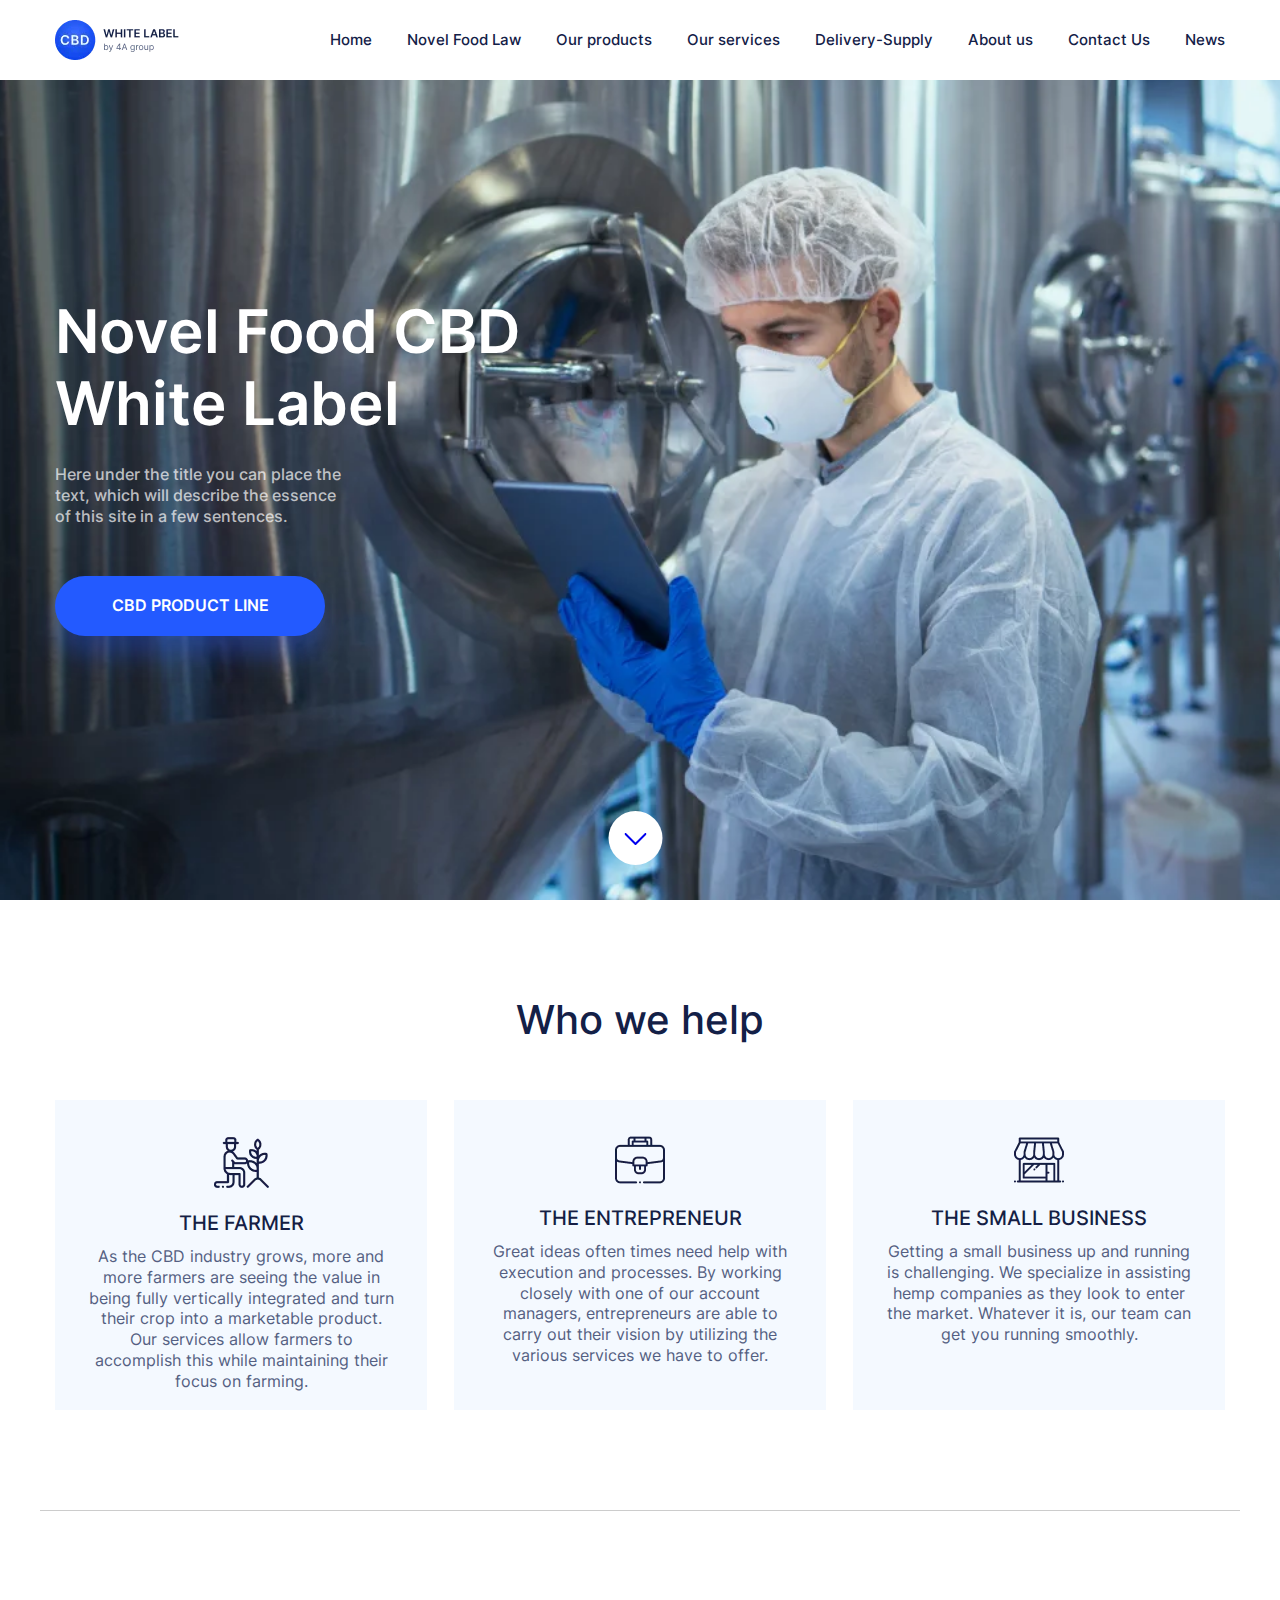
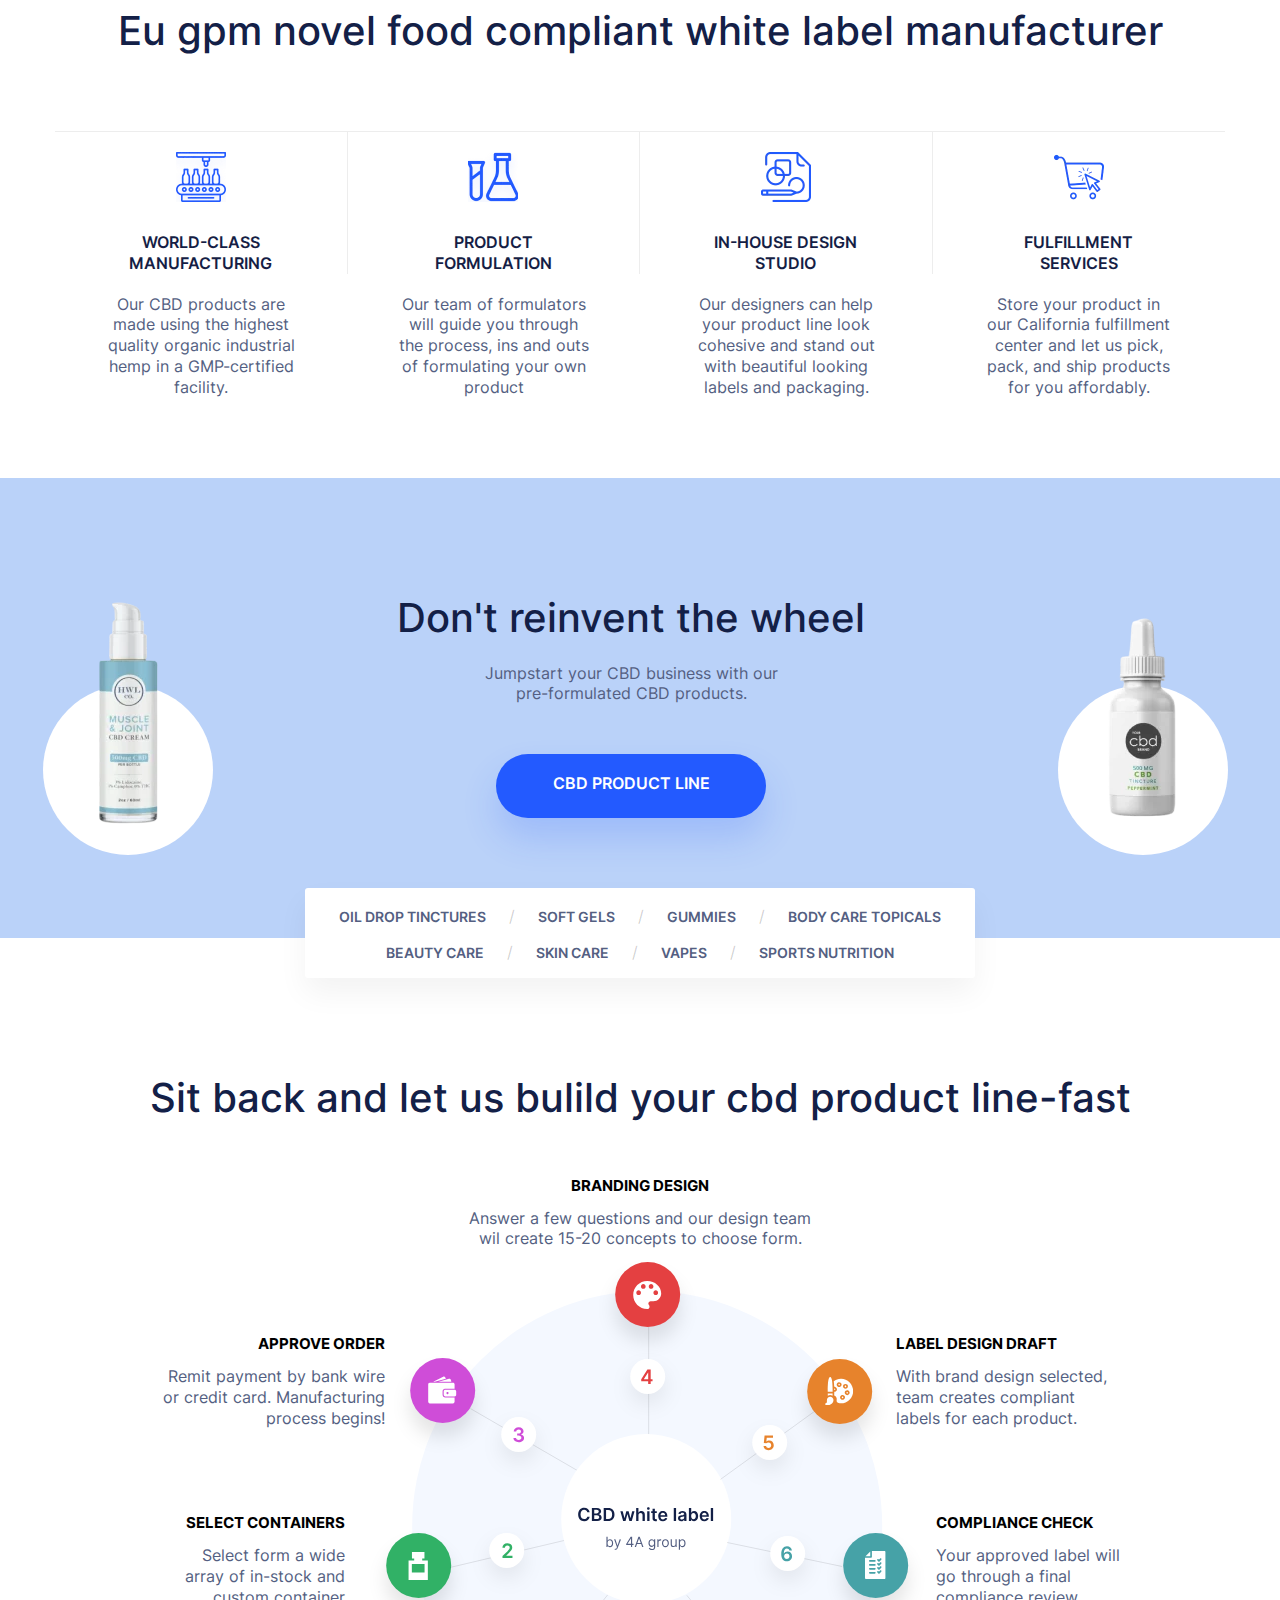
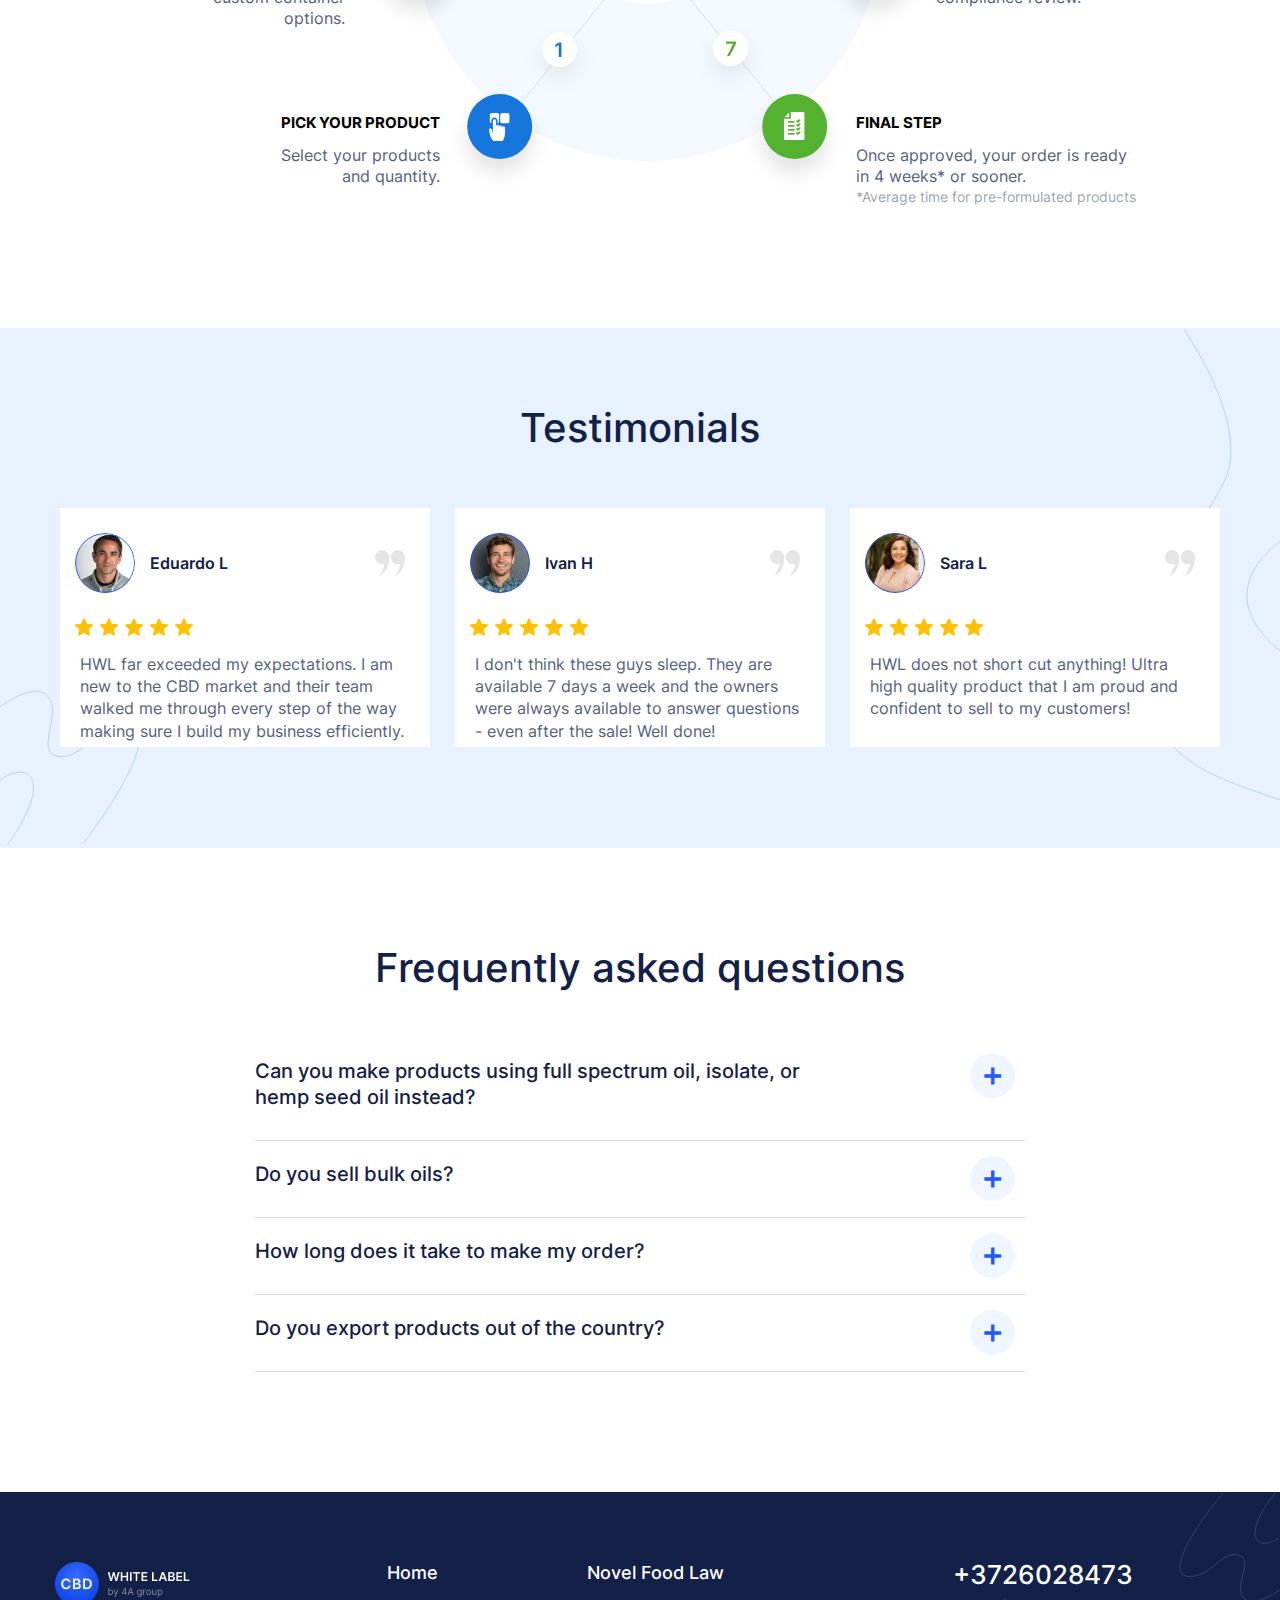
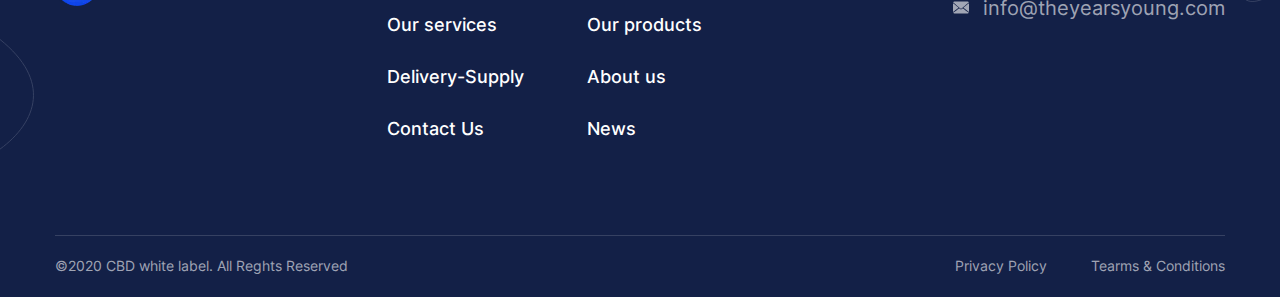
==== commit 7ef9f547: "Add files via upload" ====
--- a/index.html
+++ b/index.html
@@ -1,777 +1,782 @@
-<!DOCTYPE html>
-<html lang="ru">
- <head>
-	<title>CBD</title>
-	<meta charset="UTF-8">
-	<meta name="format-detection" content="telephone=no">
-	<link rel="stylesheet" href="css/style.min.css?_v=20210812175218">
-	<link rel="shortcut icon" href="favicon.ico">
-	<!-- <meta name="robots" content="noindex, nofollow"> -->
-	<!-- <meta name="viewport" content="width=device-width, initial-scale=1.0, maximum-scale=1.0, user-scalable=0"> -->
-	<meta name="viewport" content="width=device-width, initial-scale=1.0">
-</head>
-
-<body>
-	<div class="wrapper">
-		<section class="page__top">
-			<header class="header">
-	<div class="header__container _container">
-		<div class="header__logo">
-			<picture><source srcset="img/header/header_logo.webp" type="image/webp"><img src="img/header/header_logo.png?_v=1628772738887" alt=""></picture>
-		</div>
-		<div class="header__menu menu">
-			<button type="button" class="menu__icon icon-menu">
-				<span></span>
-				<span></span>
-				<span></span>
-			</button>
-			<nav class="menu__body">
-				<ul class="menu__list">
-					<li class="menu__item"><a href="index.html" class="menu__link">Home</a></li>
-					<li class="menu__item"><a href="nowelFoodLaw.html" class="menu__link">Novel Food Law</a></li>
-					<li class="menu__item"><a href="ourProducts.html" class="menu__link">Our products</a></li>
-					<li class="menu__item"><a href="" class="menu__link">Our services</a></li>
-					<li class="menu__item"><a href="" class="menu__link">Delivery-Supply</a></li>
-					<li class="menu__item"><a href="" class="menu__link">About us</a></li>
-					<li class="menu__item"><a href="" class="menu__link">Contact Us</a></li>
-					<li class="menu__item"><a href="" class="menu__link">News</a></li>
-				</ul>
-			</nav>
-		</div>
-	</div>
-</header>
-			<div class="page__fullscreen fullscreen-page">
-				<div class="fullscreen-page__background">
-					<div class="fullscreen-page__bacground-image _ibg">
-						<picture><source srcset="img/fullscreen/fullscreen-image.webp" type="image/webp"><img src="img/fullscreen/fullscreen-image.jpg?_v=1628772738887" alt=""></picture>
-					</div>
-				</div>
-				<div class="fullscreen-page__content _container">
-					<div class="fullscreen-page__title">
-						<h1>Novel Food CBD <br> White Label</h1>
-					</div>
-					<div class="fullscreen-page__text">Here under the title you can place the <br> text, which will describe the
-						essence <br> of this site in a few sentences.
-					</div>
-					<div class="fullscreen-page__button">
-						<a href="#callback" class="_popup-link">CBD product line</a>
-					</div>
-					<div class="fullscreen-page__down">
-						<a href="#section1" class="scroll-to"><svg width="22" height="12" viewBox="0 0 22 12" fill="none" xmlns="http://www.w3.org/2000/svg">
-							<path d="M21.7071 0.292867C21.3166 -0.0976 20.6834 -0.0976667 20.2929 0.292933L11.0002 9.5858L1.7071 0.292867C1.31663 -0.0976 0.683433 -0.0976667 0.2929 0.292933C-0.0976333 0.683467 -0.0976333 1.3166 0.2929 1.70713L10.2932 11.7071C10.4807 11.8947 10.735 12 11.0002 12C11.2654 12 11.5198 11.8946 11.7073 11.7071L21.707 1.70707C22.0976 1.3166 22.0976 0.6834 21.7071 0.292867Z" fill="currentColor"/>
-							</svg>
-							</a>
-					</div>
-				</div>
-			</div>
-		</section>
-		<main class="page">
-			<section id="section1" class="page__infohelp infohelp-page">
-				<div class="infohelp-page__container _container">
-					<div class="infohelp-page__title title-all">
-						<h2>Who we help</h2>
-					</div>
-					<div class="infohelp-page__cards">
-						<div class="infohelp-page__card">
-							<div class="infohelp-page__card-icon">
-								<picture><source srcset="img/infohelp/ih_image1.webp" type="image/webp"><img src="img/infohelp/ih_image1.png?_v=1628772738887" alt=""></picture>
-							</div>
-							<div class="infohelp-page__card-title">THE FARMER</div>
-							<div class="infohelp-page__card-text">As the CBD industry grows, more and more farmers are seeing
-								the value in being fully vertically integrated and turn their crop into a marketable product.
-								Our services allow farmers to accomplish this while maintaining their focus on farming.
-							</div>
-						</div>
-						<div class="infohelp-page__card">
-							<div class="infohelp-page__card-icon">
-								<picture><source srcset="img/infohelp/ih_image2.webp" type="image/webp"><img src="img/infohelp/ih_image2.png?_v=1628772738887" alt=""></picture>
-							</div>
-							<div class="infohelp-page__card-title">THE ENTREPRENEUR</div>
-							<div class="infohelp-page__card-text">Great ideas often times need help with execution and
-								processes. By working closely with one of our account managers, entrepreneurs are able to carry
-								out their vision by utilizing the various services we have to offer.
-							</div>
-						</div>
-						<div class="infohelp-page__card">
-							<div class="infohelp-page__card-icon">
-								<picture><source srcset="img/infohelp/ih_image3.webp" type="image/webp"><img src="img/infohelp/ih_image3.png?_v=1628772738887" alt=""></picture>
-							</div>
-							<div class="infohelp-page__card-title">THE SMALL BUSINESS</div>
-							<div class="infohelp-page__card-text">Getting a small business up and running is challenging. We
-								specialize in assisting hemp companies as they look to enter the market. Whatever it is, our
-								team can get you running smoothly.
-							</div>
-						</div>
-					</div>
-				</div>
-			</section>
-			<section class="page__manufacturer manufacturer-page _container">
-				<h2 class="manufacturer-page__title title-all">Eu gpm novel food compliant white label manufacturer</h2>
-				<div class="manufacturer-page__cards">
-					<div class="manufacturer-page__card">
-						<div class="manufacturer-page__card-icon">
-							<picture><source srcset="img/manufacturer/icon1.webp" type="image/webp"><img src="img/manufacturer/icon1.png?_v=1628772738887" alt=""></picture>
-						</div>
-						<div class="manufacturer-page__card-title"><span>WORLD-CLASS MANUFACTURING</span></div>
-						<div class="manufacturer-page__card-text">Our CBD products are made using the highest quality organic
-							industrial hemp in a GMP-certified facility.
-						</div>
-					</div>
-					<div class="manufacturer-page__card">
-						<div class="manufacturer-page__card-icon">
-							<picture><source srcset="img/manufacturer/icon2.webp" type="image/webp"><img src="img/manufacturer/icon2.png?_v=1628772738887" alt=""></picture>
-						</div>
-						<div class="manufacturer-page__card-title"><span>PRODUCT FORMULATION</span></div>
-						<div class="manufacturer-page__card-text">Our team of formulators will guide you through the process,
-							ins and outs of formulating your own product
-						</div>
-					</div>
-					<div class="manufacturer-page__card">
-						<div class="manufacturer-page__card-icon">
-							<picture><source srcset="img/manufacturer/icon3.webp" type="image/webp"><img src="img/manufacturer/icon3.png?_v=1628772738887" alt=""></picture>
-						</div>
-						<div class="manufacturer-page__card-title"><span>IN-HOUSE DESIGN STUDIO</span></div>
-						<div class="manufacturer-page__card-text">Our designers can help your product line look cohesive and
-							stand out with beautiful looking labels and packaging.
-						</div>
-					</div>
-					<div class="manufacturer-page__card">
-						<div class="manufacturer-page__card-icon _last-card">
-							<picture><source srcset="img/manufacturer/icon4.webp" type="image/webp"><img src="img/manufacturer/icon4.png?_v=1628772738887" alt=""></picture>
-						</div>
-						<div class="manufacturer-page__card-title _last-card"><span>FULFILLMENT SERVICES</span></div>
-						<div class="manufacturer-page__card-text">Store your product in our California fulfillment center and
-							let us pick, pack, and ship products for you affordably.
-						</div>
-					</div>
-				</div>
-			</section>
-			<section class="page__products products-page">
-				<div class="products-page__background">
-					<picture><source srcset="img/products/linear.svg" type="image/webp"><img src="img/products/linear.svg?_v=1628772738887" alt=""></picture>
-				</div>
-				<div class="products-page__content">
-					<div class="products-page__left-image">
-						<picture><source srcset="img/products/product1.webp" type="image/webp"><img src="img/products/product1.png?_v=1628772738887" alt=""></picture>
-					</div>
-					<div class="products-page__info">
-						<div class="products-page__info-tittle title-all">Don't reinvent the wheel</div>
-						<div class="products-page__info-text"><span>
-								Jumpstart your CBD business with our pre-formulated CBD
-								products.
-							</span>
-						</div>
-						<div class="products-page__info-button"><a href="">CBD product line</a></div>
-					</div>
-					<div class="products-page__right-image">
-						<picture><source srcset="img/products/product2.webp" type="image/webp"><img src="img/products/product2.png?_v=1628772738887" alt=""></picture>
-					</div>
-				</div>
-				<div class="products-page__links">
-					<div class="products-page__links-container">
-						<ul class="products-page__links-top">
-							<li><a href="">OIL DROP TINCTURES</a><span>/</span></li>
-							<li class="disp-none"><a href="">SOFT GELS</a><span>/</span></li>
-							<li><a href="">GUMMIES</a><span>/</span></li>
-							<li><a href="">BODY CARE TOPICALS</a></li>
-						</ul>
-						<ul class="products-page__links-bottom">
-							<li><a href="">BEAUTY CARE</a><span>/</span></li>
-							<li class="disp-none"><a href="">SKIN CARE</a><span>/</span></li>
-							<li><a href="">VAPES</a><span>/</span></li>
-							<li><a href="">SPORTS NUTRITION</a></li>
-						</ul>
-					</div>
-				</div>
-			</section>
-			<section class="page__scheme scheme-page">
-				<div class="scheme-page__title title-all">
-					<h3>Sit back and let us bulild your cbd product line-fast</h3>
-				</div>
-				<div class="scheme-page__content">
-					<div class="scheme-page__container">
-						<div class="scheme-page__cards-top">
-							<div class="scheme-page__card-top">
-								<div class="scheme-page__card-top-title scheme-title">
-									branding design
-								</div>
-								<div class="scheme-page__card-top-text scheme-text">
-									Answer a few questions and our design team wil create
-									15-20 concepts to choose form.
-								</div>
-							</div>
-						</div>
-						<div class="scheme-page__cards-second">
-							<div class="scheme-page__card-secondLeft">
-								<div class="scheme-page__card-secondLeft-title scheme-title">
-									Approve order
-								</div>
-								<div class="scheme-page__card-secondLeft-text scheme-text">
-									Remit payment by bank wire or credit card. Manufacturing process begins!
-								</div>
-							</div>
-							<div class="scheme-page__card-secondRight">
-								<div class="scheme-page__card-secondRight-title scheme-title">
-									label design draft
-								</div>
-								<div class="scheme-page__card-secondRight-text scheme-text">
-									With brand design selected, team creates compliant labels for each product.
-								</div>
-							</div>
-						</div>
-						<div class="scheme-page__cards-third">
-							<div class="scheme-page__card-thirdLeft">
-								<div class="scheme-page__card-thirdLeft-title scheme-title">
-									select containers
-								</div>
-								<div class="scheme-page__card-thirdLeft-text scheme-text">
-									Select form a wide array of in-stock and custom container options.
-								</div>
-							</div>
-							<div class="scheme-page__card-thirdCenter">
-								<svg width="558" height="533" viewBox="0 0 558 533" fill="none"
-									xmlns="http://www.w3.org/2000/svg">
-									<circle cx="279" cy="268" r="235" fill="#F4F8FF" />
-									<line x1="102.251" y1="150.567" x2="209.251" y2="212.567" stroke="black"
-										stroke-opacity="0.1" />
-									<g filter="url(#filter0_d)">
-										<circle cx="150.5" cy="176.5" r="17.5" fill="white" />
-									</g>
-									<path
-										d="M150.513 184.199C153.624 184.199 155.889 182.416 155.882 179.959C155.889 178.141 154.753 176.834 152.714 176.543V176.429C154.291 176.088 155.349 174.916 155.342 173.283C155.349 171.067 153.46 169.256 150.555 169.256C147.729 169.256 145.541 170.939 145.484 173.375H148.02C148.062 172.153 149.199 171.393 150.541 171.393C151.898 171.393 152.8 172.217 152.793 173.439C152.8 174.71 151.749 175.555 150.243 175.555H148.957V177.587H150.243C152.082 177.587 153.176 178.51 153.169 179.824C153.176 181.109 152.061 181.99 150.506 181.99C149.043 181.99 147.913 181.23 147.849 180.044H145.179C145.25 182.501 147.445 184.199 150.513 184.199Z"
-										fill="#CF4DD8" />
-									<g filter="url(#filter1_d)">
-										<circle cx="74.5" cy="132.5" r="32.5" fill="#CF4DD8" />
-									</g>
-									<path
-										d="M66.5433 123.677L77.7055 120.63L77.1144 119.436C76.7277 118.659 75.7844 118.338 75.0077 118.725L65.0151 123.677H66.5433Z"
-										fill="white" />
-									<path
-										d="M81.1704 120.718C81.0321 120.718 80.8937 120.737 80.7554 120.775L78.1331 121.492L70.1245 123.677H79.2147H83.1765L82.686 121.879C82.4973 121.177 81.8622 120.718 81.1704 120.718Z"
-										fill="white" />
-									<path
-										d="M84.8148 124.778H84.4564H83.969H83.4816H79.7619H66.0937H64.3014H62.7921H62.5123H61.5753C61.0785 124.778 60.6351 125.007 60.3459 125.369C60.2138 125.535 60.1132 125.727 60.0566 125.938C60.022 126.07 60 126.208 60 126.35V126.538V128.331V143.867C60 144.734 60.7043 145.439 61.5722 145.439H84.8117C85.6795 145.439 86.3838 144.734 86.3838 143.867V139.48H77.0547C75.58 139.48 74.382 138.282 74.382 136.808V135.368V134.88V134.393V133.311C74.382 132.588 74.6713 131.931 75.1398 131.45C75.5549 131.022 76.1114 130.733 76.734 130.661C76.8377 130.648 76.9446 130.642 77.0515 130.642H85.0758H85.5632H86.0505H86.3838V126.35C86.387 125.482 85.6827 124.778 84.8148 124.778Z"
-										fill="white" />
-									<path
-										d="M87.4874 132.145C87.3302 132 87.1447 131.89 86.9371 131.818C86.7767 131.764 86.607 131.733 86.4278 131.733H86.3869H86.3554H85.8681H84.1104H77.0546C76.1867 131.733 75.4824 132.437 75.4824 133.305V134.088V134.575V135.063V136.805C75.4824 137.672 76.1867 138.377 77.0546 138.377H86.3869H86.4278C86.607 138.377 86.7768 138.345 86.9371 138.292C87.1447 138.223 87.3302 138.11 87.4874 137.965C87.8018 137.679 87.9999 137.264 87.9999 136.805V133.305C87.9999 132.846 87.8018 132.431 87.4874 132.145ZM80.3372 135.368C80.3372 135.802 79.9851 136.154 79.5512 136.154H79.0292C78.5953 136.154 78.2431 135.802 78.2431 135.368V134.846C78.2431 134.594 78.3595 134.371 78.545 134.229C78.6802 134.126 78.8469 134.06 79.0292 134.06H79.1613H79.5512C79.9851 134.06 80.3372 134.412 80.3372 134.846V135.368Z"
-										fill="white" />
-									<g filter="url(#filter2_d)">
-										<circle cx="279.5" cy="36.5" r="32.5" fill="#E44041" />
-									</g>
-									<path
-										d="M279 23C271.269 23 265 29.2689 265 37C265 44.7311 271.269 51 279 51C280.291 51 281.333 49.9578 281.333 48.6667C281.333 48.06 281.108 47.5155 280.727 47.1033C280.361 46.6911 280.143 46.1545 280.143 45.5555C280.143 44.2644 281.186 43.2222 282.477 43.2222H285.222C289.516 43.2222 293 39.7377 293 35.4444C293 28.5689 286.731 23 279 23ZM270.444 37C269.153 37 268.111 35.9578 268.111 34.6667C268.111 33.3755 269.153 32.3333 270.444 32.3333C271.736 32.3333 272.778 33.3755 272.778 34.6667C272.778 35.9578 271.736 37 270.444 37ZM275.111 30.7778C273.82 30.7778 272.778 29.7356 272.778 28.4445C272.778 27.1533 273.82 26.1111 275.111 26.1111C276.402 26.1111 277.444 27.1533 277.444 28.4445C277.444 29.7356 276.402 30.7778 275.111 30.7778ZM282.889 30.7778C281.598 30.7778 280.556 29.7356 280.556 28.4445C280.556 27.1533 281.598 26.1111 282.889 26.1111C284.18 26.1111 285.222 27.1533 285.222 28.4445C285.222 29.7356 284.18 30.7778 282.889 30.7778ZM287.556 37C286.264 37 285.222 35.9578 285.222 34.6667C285.222 33.3755 286.264 32.3333 287.556 32.3333C288.847 32.3333 289.889 33.3755 289.889 34.6667C289.889 35.9578 288.847 37 287.556 37Z"
-										fill="white" />
-									<g filter="url(#filter3_d)">
-										<circle cx="471.5" cy="133.5" r="32.5" fill="#E7832C" />
-									</g>
-									<g clip-path="url(#clip0)">
-										<path
-											d="M465.258 142.023C465.258 140.214 463.786 138.742 461.976 138.742C460.167 138.742 458.695 140.214 458.695 142.023V143.664C458.695 144.568 457.904 145.359 457 145.359V147H460.336C463.05 147 465.258 144.737 465.258 142.023Z"
-											fill="white" />
-										<path
-											d="M470.73 125.869C470.292 125.987 470.032 126.435 470.15 126.874C470.263 127.295 470.696 127.573 471.155 127.453C471.595 127.335 471.851 126.884 471.735 126.449C471.616 126.009 471.163 125.752 470.73 125.869Z"
-											fill="white" />
-										<path
-											d="M466.089 132.094C466.525 132.209 466.975 131.956 467.094 131.514C467.212 131.072 466.949 130.626 466.515 130.509H466.514C466.281 130.447 466.218 130.494 466.054 130.548C466.063 131.042 466.07 131.555 466.073 132.086C466.079 132.088 466.083 132.092 466.089 132.094Z"
-											fill="white" />
-										<path
-											d="M475.131 139.126C475.012 138.685 474.559 138.43 474.126 138.547C473.681 138.666 473.43 139.121 473.546 139.551C473.663 139.988 474.109 140.246 474.551 140.131C474.989 140.013 475.249 139.565 475.131 139.127V139.126Z"
-											fill="white" />
-										<path
-											d="M477.861 128.94C478.181 128.62 478.181 128.099 477.861 127.779C477.541 127.46 477.021 127.458 476.7 127.779C476.38 128.099 476.38 128.621 476.701 128.94C477.02 129.259 477.54 129.259 477.861 128.94Z"
-											fill="white" />
-										<path
-											d="M472.688 120.652C469.994 120.75 467.52 121.815 465.548 123.167C465.769 124.672 465.925 126.544 466.009 128.86C466.316 128.823 466.63 128.842 466.937 128.925C468.252 129.277 469.031 130.624 468.678 131.939C468.381 133.051 467.376 133.764 466.305 133.764C466.227 133.764 466.148 133.74 466.069 133.732C466.059 135.044 466.03 136.343 465.973 137.582C466.813 137.931 467.47 138.396 467.899 138.999C468.767 140.219 468.536 141.649 468.444 142.06C468.14 143.422 468.943 144.809 470.32 145.074C471.097 145.223 471.879 145.297 472.655 145.297C479.402 145.297 485.054 139.817 484.999 132.902C484.942 125.889 478.873 120.419 472.688 120.652ZM475.539 126.62C476.501 125.66 478.061 125.66 479.021 126.62C479.981 127.579 479.981 129.141 479.021 130.1V130.101C478.061 131.059 476.5 131.059 475.54 130.101C474.581 129.141 474.581 127.579 475.539 126.62ZM468.565 127.297C468.216 126 468.978 124.639 470.305 124.284C471.61 123.934 472.966 124.713 473.319 126.024C473.671 127.336 472.894 128.686 471.579 129.038C470.267 129.389 468.918 128.615 468.565 127.297ZM474.975 141.716C473.664 142.067 472.313 141.286 471.962 139.976C471.609 138.664 472.387 137.314 473.702 136.962C475.022 136.611 476.365 137.391 476.715 138.703C477.069 140.017 476.287 141.365 474.975 141.716ZM481.356 135.335C481.005 136.65 479.654 137.428 478.342 137.075C477.031 136.724 476.249 135.379 476.602 134.062C476.957 132.735 478.316 131.973 479.616 132.322C480.927 132.673 481.708 134.026 481.356 135.335Z"
-											fill="white" />
-										<path
-											d="M479.192 133.906C478.762 133.79 478.307 134.041 478.187 134.486C478.069 134.928 478.332 135.374 478.766 135.491C479.215 135.607 479.655 135.343 479.772 134.911C479.889 134.474 479.628 134.023 479.192 133.906Z"
-											fill="white" />
-										<path
-											d="M464.428 133.82C464.43 133.546 464.437 133.276 464.437 133C464.437 126.639 464.01 119 461.977 119C459.943 119 459.516 126.639 459.516 133C459.516 133.276 459.523 133.546 459.526 133.82H464.428Z"
-											fill="white" />
-										<path
-											d="M461.977 137.102C462.831 137.102 463.624 137.34 464.325 137.725C464.36 136.989 464.388 136.23 464.406 135.461H459.547C459.566 136.23 459.593 136.989 459.628 137.725C460.329 137.34 461.122 137.102 461.977 137.102Z"
-											fill="white" />
-									</g>
-									<g filter="url(#filter4_d)">
-										<circle cx="426.5" cy="468.5" r="32.5" fill="#54B230" />
-									</g>
-									<path d="M421.021 459.192V454.49L416.318 459.192H421.021Z" fill="white" />
-									<path
-										d="M435.378 454H422.692V460.028C422.692 460.489 422.318 460.863 421.856 460.863H415.828V481.165C415.828 481.626 416.202 482 416.664 482H435.378C435.84 482 436.214 481.626 436.214 481.165V454.835C436.214 454.374 435.84 454 435.378 454V454ZM428.187 466.32C428.513 465.994 429.042 465.994 429.368 466.32L429.747 466.699L430.876 465.57C431.202 465.244 431.731 465.244 432.057 465.57C432.384 465.897 432.384 466.426 432.057 466.752L430.338 468.471C430.175 468.635 429.961 468.716 429.747 468.716C429.533 468.716 429.319 468.635 429.156 468.472L428.187 467.502C427.861 467.176 427.861 466.647 428.187 466.32ZM428.187 462.332C428.513 462.005 429.042 462.005 429.368 462.332L429.747 462.71L430.876 461.581C431.202 461.255 431.731 461.255 432.057 461.581C432.384 461.907 432.384 462.437 432.057 462.763L430.338 464.482C430.175 464.645 429.961 464.727 429.747 464.727C429.533 464.727 429.319 464.646 429.156 464.482L428.187 463.513C427.861 463.187 427.861 462.658 428.187 462.332ZM428.187 470.31C428.513 469.983 429.042 469.983 429.368 470.31L429.747 470.688L430.876 469.559C431.202 469.233 431.731 469.233 432.057 469.559C432.384 469.886 432.384 470.415 432.057 470.741L430.338 472.461C430.175 472.624 429.961 472.705 429.747 472.705C429.533 472.705 429.319 472.624 429.156 472.461L428.187 471.491C427.861 471.165 427.861 470.636 428.187 470.31ZM432.057 474.73L430.338 476.45C430.175 476.613 429.961 476.694 429.747 476.694C429.533 476.694 429.319 476.613 429.156 476.45L428.187 475.48C427.861 475.154 427.861 474.625 428.187 474.299C428.513 473.972 429.042 473.972 429.369 474.299L429.747 474.677L430.876 473.548C431.202 473.222 431.731 473.222 432.057 473.548C432.384 473.875 432.384 474.404 432.057 474.73ZM420.575 463.056H425.683C426.145 463.056 426.519 463.43 426.519 463.892C426.519 464.353 426.145 464.727 425.683 464.727H420.575C420.114 464.727 419.74 464.353 419.74 463.892C419.74 463.43 420.114 463.056 420.575 463.056ZM420.575 467.045H425.683C426.145 467.045 426.519 467.419 426.519 467.881C426.519 468.342 426.145 468.716 425.683 468.716H420.575C420.114 468.716 419.74 468.342 419.74 467.881C419.74 467.419 420.114 467.045 420.575 467.045ZM420.575 471.034H425.683C426.145 471.034 426.519 471.408 426.519 471.87C426.519 472.331 426.145 472.705 425.683 472.705H420.575C420.114 472.705 419.74 472.331 419.74 471.87C419.74 471.408 420.114 471.034 420.575 471.034ZM420.575 475.023H425.683C426.145 475.023 426.519 475.398 426.519 475.859C426.519 476.32 426.145 476.694 425.683 476.694H420.575C420.114 476.694 419.74 476.32 419.74 475.859C419.74 475.398 420.114 475.023 420.575 475.023Z"
-										fill="white" />
-									<g filter="url(#filter5_d)">
-										<circle cx="50.5" cy="307.5" r="32.5" fill="#31B166" />
-									</g>
-									<g clip-path="url(#clip1)">
-										<path
-											d="M54.0075 302.594V300.434H56.2555V294H43.7443V300.434H45.9924V302.594H40.3569V322H59.643V302.594H54.0075ZM56.3589 314.619H43.641V305.878H56.3589V314.619H56.3589Z"
-											fill="white" />
-									</g>
-									<g filter="url(#filter6_d)">
-										<circle cx="131.5" cy="468.5" r="32.5" fill="#1776DE" />
-									</g>
-									<path
-										d="M123.125 462.733C123.125 461.008 124.528 459.605 126.254 459.605C127.979 459.605 129.382 461.008 129.382 462.733V465.255C130.251 464.989 130.886 464.18 130.886 463.224V457.123C130.886 455.952 129.933 455 128.763 455H123.744C122.574 455 121.622 455.952 121.622 457.123V463.224C121.622 464.18 122.256 464.989 123.125 465.255V462.733Z"
-										fill="white" />
-									<path
-										d="M139.165 455H134.146C132.976 455 132.023 455.952 132.023 457.123V463.224C132.023 464.395 132.976 465.347 134.146 465.347H139.165C140.335 465.347 141.287 464.395 141.287 463.224V457.123C141.287 455.952 140.335 455 139.165 455Z"
-										fill="white" />
-									<path
-										d="M135.277 468.188C134.446 468.188 133.773 468.861 133.773 469.692V468.925C133.773 468.095 133.1 467.422 132.269 467.422C131.439 467.422 130.765 468.095 130.765 468.925V468.281C130.765 467.491 130.156 466.844 129.382 466.782C129.342 466.779 129.302 466.777 129.261 466.777C128.655 466.777 128.133 467.136 127.895 467.653C127.807 467.844 127.757 468.057 127.757 468.281V462.733C127.757 461.903 127.084 461.229 126.254 461.229C125.423 461.229 124.75 461.903 124.75 462.733V475.645L124.684 475.636L123.758 471.671C123.569 470.862 122.76 470.359 121.951 470.548C121.102 470.548 120.565 471.225 120.758 472.052L121.832 476.65C122.394 480.247 125.302 483 125.302 483H134.439C135.966 480.678 136.78 477.96 136.78 475.181L136.781 469.692C136.781 468.861 136.108 468.188 135.277 468.188Z"
-										fill="white" />
-									<line x1="153.609" y1="444.689" x2="239.609" y2="336.689" stroke="black"
-										stroke-opacity="0.1" />
-									<g filter="url(#filter7_d)">
-										<circle cx="191.5" cy="391.5" r="17.5" fill="white" />
-									</g>
-									<path
-										d="M193.209 384.455H190.702L187.087 386.777V389.192L190.489 387.018H190.574V399H193.209V384.455Z"
-										fill="#1776DE" />
-									<line x1="82.2082" y1="309.379" x2="195.885" y2="282.513" stroke="black"
-										stroke-opacity="0.1" />
-									<g filter="url(#filter8_d)">
-										<circle cx="138.5" cy="292.5" r="17.5" fill="white" />
-									</g>
-									<path
-										d="M134.293 300H144.264V297.798H137.929V297.699L140.436 295.149C143.263 292.436 144.044 291.115 144.044 289.474C144.044 287.038 142.062 285.255 139.136 285.255C136.253 285.255 134.207 287.045 134.207 289.808H136.714C136.714 288.324 137.652 287.393 139.101 287.393C140.486 287.393 141.516 288.238 141.516 289.609C141.516 290.824 140.777 291.69 139.342 293.146L134.293 298.096V300Z"
-										fill="#31B166" />
-									<circle cx="278" cy="261" r="85" fill="white" />
-									<path
-										d="M221.496 254.326C221.094 251.418 218.857 249.73 215.955 249.73C212.535 249.73 209.959 252.223 209.959 256.455C209.959 260.68 212.503 263.179 215.955 263.179C219.067 263.179 221.132 261.165 221.496 258.666L219.106 258.653C218.805 260.188 217.553 261.05 215.987 261.05C213.864 261.05 212.343 259.459 212.343 256.455C212.343 253.501 213.852 251.859 215.993 251.859C217.585 251.859 218.831 252.76 219.106 254.326H221.496ZM223.668 263H228.967C231.965 263 233.435 261.472 233.435 259.433C233.435 257.452 232.029 256.288 230.635 256.218V256.09C231.914 255.79 232.924 254.895 232.924 253.303C232.924 251.354 231.518 249.909 228.68 249.909H223.668V263ZM226.04 261.018V257.183H228.654C230.118 257.183 231.025 258.078 231.025 259.248C231.025 260.29 230.309 261.018 228.59 261.018H226.04ZM226.04 255.477V251.865H228.437C229.83 251.865 230.552 252.6 230.552 253.61C230.552 254.761 229.619 255.477 228.385 255.477H226.04ZM239.934 263C243.923 263 246.288 260.533 246.288 256.442C246.288 252.364 243.923 249.909 240.024 249.909H235.498V263H239.934ZM237.87 260.948V251.961H239.89C242.549 251.961 243.936 253.444 243.936 256.442C243.936 259.452 242.549 260.948 239.819 260.948H237.87ZM254.93 263H257.346L259.187 256.365H259.321L261.162 263H263.572L266.353 253.182H263.988L262.287 260.047H262.191L260.427 253.182H258.094L256.33 260.085H256.24L254.515 253.182H252.156L254.93 263ZM270.282 257.247C270.282 255.828 271.164 255.01 272.404 255.01C273.619 255.01 274.335 255.783 274.335 257.107V263H276.649V256.749C276.649 254.377 275.306 253.054 273.267 253.054C271.759 253.054 270.8 253.738 270.346 254.85H270.231V249.909H267.968V263H270.282V257.247ZM279.007 263H281.321V253.182H279.007V263ZM280.171 251.788C280.906 251.788 281.507 251.226 281.507 250.536C281.507 249.839 280.906 249.276 280.171 249.276C279.429 249.276 278.828 249.839 278.828 250.536C278.828 251.226 279.429 251.788 280.171 251.788ZM288.603 253.182H286.667V250.83H284.353V253.182H282.959V254.972H284.353V260.43C284.34 262.278 285.682 263.185 287.421 263.134C288.079 263.115 288.533 262.987 288.782 262.904L288.392 261.095C288.265 261.127 288.002 261.185 287.715 261.185C287.133 261.185 286.667 260.98 286.667 260.047V254.972H288.603V253.182ZM294.78 263.192C297.068 263.192 298.64 262.073 299.05 260.366L296.889 260.124C296.576 260.955 295.809 261.389 294.812 261.389C293.316 261.389 292.325 260.405 292.306 258.724H299.145V258.014C299.145 254.569 297.074 253.054 294.658 253.054C291.846 253.054 290.011 255.119 290.011 258.148C290.011 261.229 291.82 263.192 294.78 263.192ZM292.312 257.164C292.383 255.911 293.309 254.857 294.69 254.857C296.02 254.857 296.915 255.828 296.927 257.164H292.312ZM307.882 249.909H305.568V263H307.882V249.909ZM313.086 263.198C314.627 263.198 315.547 262.476 315.969 261.651H316.046V263H318.27V256.429C318.27 253.834 316.155 253.054 314.282 253.054C312.217 253.054 310.632 253.974 310.121 255.764L312.281 256.071C312.511 255.4 313.163 254.825 314.295 254.825C315.368 254.825 315.956 255.374 315.956 256.339V256.378C315.956 257.043 315.26 257.075 313.528 257.26C311.623 257.464 309.801 258.033 309.801 260.245C309.801 262.175 311.214 263.198 313.086 263.198ZM313.687 261.498C312.722 261.498 312.032 261.057 312.032 260.207C312.032 259.318 312.805 258.947 313.841 258.8C314.448 258.717 315.662 258.564 315.963 258.321V259.478C315.963 260.571 315.081 261.498 313.687 261.498ZM320.699 263H322.975V261.453H323.109C323.474 262.169 324.234 263.173 325.922 263.173C328.236 263.173 329.968 261.338 329.968 258.104C329.968 254.831 328.184 253.054 325.915 253.054C324.183 253.054 323.461 254.096 323.109 254.805H323.013V249.909H320.699V263ZM322.969 258.091C322.969 256.186 323.787 254.952 325.276 254.952C326.817 254.952 327.609 256.263 327.609 258.091C327.609 259.932 326.804 261.274 325.276 261.274C323.8 261.274 322.969 259.996 322.969 258.091ZM336.282 263.192C338.57 263.192 340.142 262.073 340.551 260.366L338.391 260.124C338.078 260.955 337.311 261.389 336.314 261.389C334.818 261.389 333.827 260.405 333.808 258.724H340.647V258.014C340.647 254.569 338.576 253.054 336.16 253.054C333.348 253.054 331.513 255.119 331.513 258.148C331.513 261.229 333.322 263.192 336.282 263.192ZM333.814 257.164C333.885 255.911 334.811 254.857 336.192 254.857C337.522 254.857 338.417 255.828 338.429 257.164H333.814ZM344.919 249.909H342.605V263H344.919V249.909Z"
-										fill="#132047" />
-									<path
-										d="M238.233 289H239.366V287.827H239.506C239.764 288.244 240.261 289.159 241.733 289.159C243.642 289.159 244.974 287.628 244.974 285.202C244.974 282.795 243.642 281.264 241.713 281.264C240.222 281.264 239.764 282.179 239.506 282.577H239.406V278.818H238.233V289ZM239.386 285.182C239.386 283.472 240.142 282.318 241.574 282.318C243.065 282.318 243.801 283.571 243.801 285.182C243.801 286.812 243.045 288.105 241.574 288.105C240.162 288.105 239.386 286.912 239.386 285.182ZM247.251 291.864C248.31 291.864 249.056 291.302 249.499 290.114L252.75 281.384L251.467 281.364L249.359 287.449H249.28L247.172 281.364H245.899L248.723 289.04L248.504 289.636C248.077 290.8 247.55 290.909 246.695 290.69L246.396 291.724C246.516 291.784 246.854 291.864 247.251 291.864ZM257.981 286.912H262.774V289H263.947V286.912H265.339V285.818H263.947V278.818H262.456L257.981 285.898V286.912ZM262.774 285.818H259.314V285.739L262.694 280.389H262.774V285.818ZM267.799 289L268.823 286.116H272.94L273.964 289H275.256L271.518 278.818H270.245L266.506 289H267.799ZM269.211 285.023L270.842 280.429H270.921L272.552 285.023H269.211ZM283.703 292.023C285.533 292.023 287.004 291.188 287.004 289.219V281.364H285.871V282.577H285.751C285.493 282.179 285.016 281.264 283.524 281.264C281.595 281.264 280.263 282.795 280.263 285.142C280.263 287.528 281.655 288.881 283.504 288.881C284.996 288.881 285.473 288.006 285.732 287.588H285.831V289.139C285.831 290.412 284.936 290.989 283.703 290.989C282.316 290.989 281.829 290.258 281.516 289.835L280.581 290.491C281.058 291.292 281.998 292.023 283.703 292.023ZM283.663 287.827C282.192 287.827 281.436 286.713 281.436 285.122C281.436 283.571 282.172 282.318 283.663 282.318C285.095 282.318 285.851 283.472 285.851 285.122C285.851 286.812 285.075 287.827 283.663 287.827ZM289.152 289H290.325V284.168C290.325 283.134 291.141 282.378 292.254 282.378C292.567 282.378 292.891 282.438 292.97 282.457V281.264C292.836 281.254 292.528 281.244 292.354 281.244C291.439 281.244 290.643 281.761 290.365 282.517H290.286V281.364H289.152V289ZM297.231 289.159C299.299 289.159 300.691 287.588 300.691 285.222C300.691 282.835 299.299 281.264 297.231 281.264C295.163 281.264 293.771 282.835 293.771 285.222C293.771 287.588 295.163 289.159 297.231 289.159ZM297.231 288.105C295.66 288.105 294.944 286.753 294.944 285.222C294.944 283.69 295.66 282.318 297.231 282.318C298.802 282.318 299.518 283.69 299.518 285.222C299.518 286.753 298.802 288.105 297.231 288.105ZM307.295 285.878C307.295 287.31 306.201 287.966 305.326 287.966C304.351 287.966 303.655 287.25 303.655 286.136V281.364H302.482V286.216C302.482 288.165 303.516 289.099 304.948 289.099C306.101 289.099 306.857 288.483 307.215 287.707H307.295V289H308.468V281.364H307.295V285.878ZM310.617 291.864H311.79V287.827H311.89C312.148 288.244 312.645 289.159 314.117 289.159C316.026 289.159 317.358 287.628 317.358 285.202C317.358 282.795 316.026 281.264 314.097 281.264C312.605 281.264 312.148 282.179 311.89 282.577H311.75V281.364H310.617V291.864ZM311.77 285.182C311.77 283.472 312.526 282.318 313.958 282.318C315.449 282.318 316.185 283.571 316.185 285.182C316.185 286.812 315.429 288.105 313.958 288.105C312.546 288.105 311.77 286.912 311.77 285.182Z"
-										fill="#545F82" />
-									<g filter="url(#filter9_d)">
-										<circle cx="507.5" cy="307.5" r="32.5" fill="#46A2A7" />
-									</g>
-									<path d="M502.021 298.192V293.49L497.318 298.192H502.021Z" fill="white" />
-									<path
-										d="M516.378 293H503.692V299.028C503.692 299.489 503.318 299.863 502.856 299.863H496.828V320.165C496.828 320.626 497.202 321 497.664 321H516.378C516.84 321 517.214 320.626 517.214 320.165V293.835C517.214 293.374 516.84 293 516.378 293V293ZM509.187 305.32C509.513 304.994 510.042 304.994 510.368 305.32L510.747 305.699L511.876 304.57C512.202 304.244 512.731 304.244 513.057 304.57C513.384 304.897 513.384 305.426 513.057 305.752L511.338 307.471C511.175 307.635 510.961 307.716 510.747 307.716C510.533 307.716 510.319 307.635 510.156 307.472L509.187 306.502C508.861 306.176 508.861 305.647 509.187 305.32ZM509.187 301.332C509.513 301.005 510.042 301.005 510.368 301.332L510.747 301.71L511.876 300.581C512.202 300.255 512.731 300.255 513.057 300.581C513.384 300.907 513.384 301.437 513.057 301.763L511.338 303.482C511.175 303.645 510.961 303.727 510.747 303.727C510.533 303.727 510.319 303.646 510.156 303.482L509.187 302.513C508.861 302.187 508.861 301.658 509.187 301.332ZM509.187 309.31C509.513 308.983 510.042 308.983 510.368 309.31L510.747 309.688L511.876 308.559C512.202 308.233 512.731 308.233 513.057 308.559C513.384 308.886 513.384 309.415 513.057 309.741L511.338 311.461C511.175 311.624 510.961 311.705 510.747 311.705C510.533 311.705 510.319 311.624 510.156 311.461L509.187 310.491C508.861 310.165 508.861 309.636 509.187 309.31ZM513.057 313.73L511.338 315.45C511.175 315.613 510.961 315.694 510.747 315.694C510.533 315.694 510.319 315.613 510.156 315.45L509.187 314.48C508.861 314.154 508.861 313.625 509.187 313.299C509.513 312.972 510.042 312.972 510.369 313.299L510.747 313.677L511.876 312.548C512.202 312.222 512.731 312.222 513.057 312.548C513.384 312.875 513.384 313.404 513.057 313.73ZM501.575 302.056H506.683C507.145 302.056 507.519 302.43 507.519 302.892C507.519 303.353 507.145 303.727 506.683 303.727H501.575C501.114 303.727 500.74 303.353 500.74 302.892C500.74 302.43 501.114 302.056 501.575 302.056ZM501.575 306.045H506.683C507.145 306.045 507.519 306.419 507.519 306.881C507.519 307.342 507.145 307.716 506.683 307.716H501.575C501.114 307.716 500.74 307.342 500.74 306.881C500.74 306.419 501.114 306.045 501.575 306.045ZM501.575 310.034H506.683C507.145 310.034 507.519 310.408 507.519 310.87C507.519 311.331 507.145 311.705 506.683 311.705H501.575C501.114 311.705 500.74 311.331 500.74 310.87C500.74 310.408 501.114 310.034 501.575 310.034ZM501.575 314.023H506.683C507.145 314.023 507.519 314.398 507.519 314.859C507.519 315.32 507.145 315.694 506.683 315.694H501.575C501.114 315.694 500.74 315.32 500.74 314.859C500.74 314.398 501.114 314.023 501.575 314.023Z"
-										fill="white" />
-									<line x1="473.898" y1="308.489" x2="358.898" y2="284.489" stroke="black"
-										stroke-opacity="0.1" />
-									<g filter="url(#filter10_d)">
-										<circle cx="419.5" cy="295.5" r="17.5" fill="white" />
-									</g>
-									<path
-										d="M418.619 303.199C421.759 303.22 423.868 301.061 423.861 298.185C423.868 295.436 421.908 293.447 419.358 293.447C417.795 293.447 416.418 294.207 415.722 295.457H415.622C415.629 292.396 416.751 290.536 418.768 290.536C420.018 290.536 420.864 291.26 421.134 292.375H423.726C423.413 290.024 421.517 288.256 418.768 288.256C415.274 288.256 413.065 291.168 413.065 296.139C413.058 301.473 415.828 303.185 418.619 303.199ZM418.605 301.068C417.05 301.068 415.913 299.783 415.906 298.263C415.92 296.736 417.099 295.457 418.641 295.457C420.182 295.457 421.311 296.679 421.304 298.241C421.311 299.832 420.146 301.068 418.605 301.068Z"
-										fill="#46A2A7" />
-									<line x1="406.614" y1="444.318" x2="318.614" y2="337.318" stroke="black"
-										stroke-opacity="0.1" />
-									<g filter="url(#filter11_d)">
-										<circle cx="362.5" cy="390.5" r="17.5" fill="white" />
-									</g>
-									<path
-										d="M358.825 398H361.56L367.739 385.706V383.455H357.831V385.656H365.011V385.756L358.825 398Z"
-										fill="#54B230" />
-									<line x1="446.293" y1="153.405" x2="352.293" y2="221.405" stroke="black"
-										stroke-opacity="0.1" />
-									<g filter="url(#filter12_d)">
-										<circle cx="401.5" cy="184.5" r="17.5" fill="white" />
-									</g>
-									<path
-										d="M400.349 192.199C403.425 192.199 405.57 190.111 405.57 187.22C405.57 184.422 403.624 182.405 400.982 182.405C399.803 182.405 398.759 182.874 398.219 183.513H398.134L398.553 179.656H404.81V177.455H396.372L395.612 184.955L397.991 185.345C398.482 184.805 399.405 184.443 400.278 184.45C401.876 184.457 403.027 185.636 403.02 187.284C403.027 188.911 401.905 190.068 400.349 190.068C399.036 190.068 397.977 189.237 397.885 188.044H395.328C395.399 190.459 397.509 192.199 400.349 192.199Z"
-										fill="#E7832C" />
-									<line x1="280.5" y1="69" x2="280.5" y2="176" stroke="black" stroke-opacity="0.1" />
-									<g filter="url(#filter13_d)">
-										<circle cx="279.5" cy="118.5" r="17.5" fill="white" />
-									</g>
-									<path
-										d="M273.03 123.301H279.969V126H282.483V123.301H284.344V121.135H282.483V111.455H279.202L273.03 121.206V123.301ZM279.997 121.135H275.729V121.021L279.884 114.438H279.997V121.135Z"
-										fill="#E44041" />
-									<defs>
-										<filter id="filter0_d" x="113" y="149" width="75" height="75" filterUnits="userSpaceOnUse"
-											color-interpolation-filters="sRGB">
-											<feFlood flood-opacity="0" result="BackgroundImageFix" />
-											<feColorMatrix in="SourceAlpha" type="matrix"
-												values="0 0 0 0 0 0 0 0 0 0 0 0 0 0 0 0 0 0 127 0" result="hardAlpha" />
-											<feOffset dy="10" />
-											<feGaussianBlur stdDeviation="10" />
-											<feColorMatrix type="matrix" values="0 0 0 0 0 0 0 0 0 0 0 0 0 0 0 0 0 0 0.07 0" />
-											<feBlend mode="normal" in2="BackgroundImageFix" result="effect1_dropShadow" />
-											<feBlend mode="normal" in="SourceGraphic" in2="effect1_dropShadow" result="shape" />
-										</filter>
-										<filter id="filter1_d" x="24" y="96" width="101" height="101" filterUnits="userSpaceOnUse"
-											color-interpolation-filters="sRGB">
-											<feFlood flood-opacity="0" result="BackgroundImageFix" />
-											<feColorMatrix in="SourceAlpha" type="matrix"
-												values="0 0 0 0 0 0 0 0 0 0 0 0 0 0 0 0 0 0 127 0" result="hardAlpha" />
-											<feOffset dy="14" />
-											<feGaussianBlur stdDeviation="9" />
-											<feColorMatrix type="matrix" values="0 0 0 0 0 0 0 0 0 0 0 0 0 0 0 0 0 0 0.1 0" />
-											<feBlend mode="normal" in2="BackgroundImageFix" result="effect1_dropShadow" />
-											<feBlend mode="normal" in="SourceGraphic" in2="effect1_dropShadow" result="shape" />
-										</filter>
-										<filter id="filter2_d" x="229" y="0" width="101" height="101" filterUnits="userSpaceOnUse"
-											color-interpolation-filters="sRGB">
-											<feFlood flood-opacity="0" result="BackgroundImageFix" />
-											<feColorMatrix in="SourceAlpha" type="matrix"
-												values="0 0 0 0 0 0 0 0 0 0 0 0 0 0 0 0 0 0 127 0" result="hardAlpha" />
-											<feOffset dy="14" />
-											<feGaussianBlur stdDeviation="9" />
-											<feColorMatrix type="matrix" values="0 0 0 0 0 0 0 0 0 0 0 0 0 0 0 0 0 0 0.1 0" />
-											<feBlend mode="normal" in2="BackgroundImageFix" result="effect1_dropShadow" />
-											<feBlend mode="normal" in="SourceGraphic" in2="effect1_dropShadow" result="shape" />
-										</filter>
-										<filter id="filter3_d" x="421" y="97" width="101" height="101"
-											filterUnits="userSpaceOnUse" color-interpolation-filters="sRGB">
-											<feFlood flood-opacity="0" result="BackgroundImageFix" />
-											<feColorMatrix in="SourceAlpha" type="matrix"
-												values="0 0 0 0 0 0 0 0 0 0 0 0 0 0 0 0 0 0 127 0" result="hardAlpha" />
-											<feOffset dy="14" />
-											<feGaussianBlur stdDeviation="9" />
-											<feColorMatrix type="matrix" values="0 0 0 0 0 0 0 0 0 0 0 0 0 0 0 0 0 0 0.1 0" />
-											<feBlend mode="normal" in2="BackgroundImageFix" result="effect1_dropShadow" />
-											<feBlend mode="normal" in="SourceGraphic" in2="effect1_dropShadow" result="shape" />
-										</filter>
-										<filter id="filter4_d" x="376" y="432" width="101" height="101"
-											filterUnits="userSpaceOnUse" color-interpolation-filters="sRGB">
-											<feFlood flood-opacity="0" result="BackgroundImageFix" />
-											<feColorMatrix in="SourceAlpha" type="matrix"
-												values="0 0 0 0 0 0 0 0 0 0 0 0 0 0 0 0 0 0 127 0" result="hardAlpha" />
-											<feOffset dy="14" />
-											<feGaussianBlur stdDeviation="9" />
-											<feColorMatrix type="matrix" values="0 0 0 0 0 0 0 0 0 0 0 0 0 0 0 0 0 0 0.1 0" />
-											<feBlend mode="normal" in2="BackgroundImageFix" result="effect1_dropShadow" />
-											<feBlend mode="normal" in="SourceGraphic" in2="effect1_dropShadow" result="shape" />
-										</filter>
-										<filter id="filter5_d" x="0" y="271" width="101" height="101" filterUnits="userSpaceOnUse"
-											color-interpolation-filters="sRGB">
-											<feFlood flood-opacity="0" result="BackgroundImageFix" />
-											<feColorMatrix in="SourceAlpha" type="matrix"
-												values="0 0 0 0 0 0 0 0 0 0 0 0 0 0 0 0 0 0 127 0" result="hardAlpha" />
-											<feOffset dy="14" />
-											<feGaussianBlur stdDeviation="9" />
-											<feColorMatrix type="matrix" values="0 0 0 0 0 0 0 0 0 0 0 0 0 0 0 0 0 0 0.1 0" />
-											<feBlend mode="normal" in2="BackgroundImageFix" result="effect1_dropShadow" />
-											<feBlend mode="normal" in="SourceGraphic" in2="effect1_dropShadow" result="shape" />
-										</filter>
-										<filter id="filter6_d" x="81" y="432" width="101" height="101"
-											filterUnits="userSpaceOnUse" color-interpolation-filters="sRGB">
-											<feFlood flood-opacity="0" result="BackgroundImageFix" />
-											<feColorMatrix in="SourceAlpha" type="matrix"
-												values="0 0 0 0 0 0 0 0 0 0 0 0 0 0 0 0 0 0 127 0" result="hardAlpha" />
-											<feOffset dy="14" />
-											<feGaussianBlur stdDeviation="9" />
-											<feColorMatrix type="matrix" values="0 0 0 0 0 0 0 0 0 0 0 0 0 0 0 0 0 0 0.1 0" />
-											<feBlend mode="normal" in2="BackgroundImageFix" result="effect1_dropShadow" />
-											<feBlend mode="normal" in="SourceGraphic" in2="effect1_dropShadow" result="shape" />
-										</filter>
-										<filter id="filter7_d" x="154" y="364" width="75" height="75" filterUnits="userSpaceOnUse"
-											color-interpolation-filters="sRGB">
-											<feFlood flood-opacity="0" result="BackgroundImageFix" />
-											<feColorMatrix in="SourceAlpha" type="matrix"
-												values="0 0 0 0 0 0 0 0 0 0 0 0 0 0 0 0 0 0 127 0" result="hardAlpha" />
-											<feOffset dy="10" />
-											<feGaussianBlur stdDeviation="10" />
-											<feColorMatrix type="matrix" values="0 0 0 0 0 0 0 0 0 0 0 0 0 0 0 0 0 0 0.07 0" />
-											<feBlend mode="normal" in2="BackgroundImageFix" result="effect1_dropShadow" />
-											<feBlend mode="normal" in="SourceGraphic" in2="effect1_dropShadow" result="shape" />
-										</filter>
-										<filter id="filter8_d" x="101" y="265" width="75" height="75" filterUnits="userSpaceOnUse"
-											color-interpolation-filters="sRGB">
-											<feFlood flood-opacity="0" result="BackgroundImageFix" />
-											<feColorMatrix in="SourceAlpha" type="matrix"
-												values="0 0 0 0 0 0 0 0 0 0 0 0 0 0 0 0 0 0 127 0" result="hardAlpha" />
-											<feOffset dy="10" />
-											<feGaussianBlur stdDeviation="10" />
-											<feColorMatrix type="matrix" values="0 0 0 0 0 0 0 0 0 0 0 0 0 0 0 0 0 0 0.07 0" />
-											<feBlend mode="normal" in2="BackgroundImageFix" result="effect1_dropShadow" />
-											<feBlend mode="normal" in="SourceGraphic" in2="effect1_dropShadow" result="shape" />
-										</filter>
-										<filter id="filter9_d" x="457" y="271" width="101" height="101"
-											filterUnits="userSpaceOnUse" color-interpolation-filters="sRGB">
-											<feFlood flood-opacity="0" result="BackgroundImageFix" />
-											<feColorMatrix in="SourceAlpha" type="matrix"
-												values="0 0 0 0 0 0 0 0 0 0 0 0 0 0 0 0 0 0 127 0" result="hardAlpha" />
-											<feOffset dy="14" />
-											<feGaussianBlur stdDeviation="9" />
-											<feColorMatrix type="matrix" values="0 0 0 0 0 0 0 0 0 0 0 0 0 0 0 0 0 0 0.1 0" />
-											<feBlend mode="normal" in2="BackgroundImageFix" result="effect1_dropShadow" />
-											<feBlend mode="normal" in="SourceGraphic" in2="effect1_dropShadow" result="shape" />
-										</filter>
-										<filter id="filter10_d" x="382" y="268" width="75" height="75"
-											filterUnits="userSpaceOnUse" color-interpolation-filters="sRGB">
-											<feFlood flood-opacity="0" result="BackgroundImageFix" />
-											<feColorMatrix in="SourceAlpha" type="matrix"
-												values="0 0 0 0 0 0 0 0 0 0 0 0 0 0 0 0 0 0 127 0" result="hardAlpha" />
-											<feOffset dy="10" />
-											<feGaussianBlur stdDeviation="10" />
-											<feColorMatrix type="matrix" values="0 0 0 0 0 0 0 0 0 0 0 0 0 0 0 0 0 0 0.07 0" />
-											<feBlend mode="normal" in2="BackgroundImageFix" result="effect1_dropShadow" />
-											<feBlend mode="normal" in="SourceGraphic" in2="effect1_dropShadow" result="shape" />
-										</filter>
-										<filter id="filter11_d" x="325" y="363" width="75" height="75"
-											filterUnits="userSpaceOnUse" color-interpolation-filters="sRGB">
-											<feFlood flood-opacity="0" result="BackgroundImageFix" />
-											<feColorMatrix in="SourceAlpha" type="matrix"
-												values="0 0 0 0 0 0 0 0 0 0 0 0 0 0 0 0 0 0 127 0" result="hardAlpha" />
-											<feOffset dy="10" />
-											<feGaussianBlur stdDeviation="10" />
-											<feColorMatrix type="matrix" values="0 0 0 0 0 0 0 0 0 0 0 0 0 0 0 0 0 0 0.07 0" />
-											<feBlend mode="normal" in2="BackgroundImageFix" result="effect1_dropShadow" />
-											<feBlend mode="normal" in="SourceGraphic" in2="effect1_dropShadow" result="shape" />
-										</filter>
-										<filter id="filter12_d" x="364" y="157" width="75" height="75"
-											filterUnits="userSpaceOnUse" color-interpolation-filters="sRGB">
-											<feFlood flood-opacity="0" result="BackgroundImageFix" />
-											<feColorMatrix in="SourceAlpha" type="matrix"
-												values="0 0 0 0 0 0 0 0 0 0 0 0 0 0 0 0 0 0 127 0" result="hardAlpha" />
-											<feOffset dy="10" />
-											<feGaussianBlur stdDeviation="10" />
-											<feColorMatrix type="matrix" values="0 0 0 0 0 0 0 0 0 0 0 0 0 0 0 0 0 0 0.07 0" />
-											<feBlend mode="normal" in2="BackgroundImageFix" result="effect1_dropShadow" />
-											<feBlend mode="normal" in="SourceGraphic" in2="effect1_dropShadow" result="shape" />
-										</filter>
-										<filter id="filter13_d" x="242" y="91" width="75" height="75" filterUnits="userSpaceOnUse"
-											color-interpolation-filters="sRGB">
-											<feFlood flood-opacity="0" result="BackgroundImageFix" />
-											<feColorMatrix in="SourceAlpha" type="matrix"
-												values="0 0 0 0 0 0 0 0 0 0 0 0 0 0 0 0 0 0 127 0" result="hardAlpha" />
-											<feOffset dy="10" />
-											<feGaussianBlur stdDeviation="10" />
-											<feColorMatrix type="matrix" values="0 0 0 0 0 0 0 0 0 0 0 0 0 0 0 0 0 0 0.07 0" />
-											<feBlend mode="normal" in2="BackgroundImageFix" result="effect1_dropShadow" />
-											<feBlend mode="normal" in="SourceGraphic" in2="effect1_dropShadow" result="shape" />
-										</filter>
-										<clipPath id="clip0">
-											<rect width="28" height="28" fill="white" transform="translate(457 119)" />
-										</clipPath>
-										<clipPath id="clip1">
-											<rect width="28" height="28" fill="white" transform="translate(36 294)" />
-										</clipPath>
-									</defs>
-								</svg>
-							</div>
-							<div class="scheme-page__card-thirdRight">
-								<div class="scheme-page__card-thirdRight-title scheme-title">
-									compliance check
-								</div>
-								<div class="scheme-page__card-thirdRight-text scheme-text">
-									Your approved label will go through a final compliance review.
-								</div>
-							</div>
-						</div>
-						<div class="scheme-page__cards-bottom">
-							<div class="scheme-page__cards-bottomLeft">
-								<div class="scheme-page__card-top-title scheme-title">
-									pick your product
-								</div>
-								<div class="scheme-page__card-top-text scheme-text">
-									Select your products and quantity.
-								</div>
-							</div>
-							<div class="scheme-page__cards-bottomRight">
-								<div class="scheme-page__card-top-title scheme-title">
-									final step
-								</div>
-								<div class="scheme-page__card-top-text scheme-text">
-									Once approved, your order is ready in 4 weeks* or sooner.
-									<p>*Average time for pre-formulated products</p>
-								</div>
-							</div>
-						</div>
-					</div>
-				</div>
-			</section>
-			<section class="page__testimonials testimonials-page">
-				<div class="testimonials-page__background">
-					<svg class="testimonials-page__background-1" width="146" height="163" viewBox="0 0 146 163" fill="none"
-						xmlns="http://www.w3.org/2000/svg">
-						<path
-							d="M83.2192 158.385C121.65 108.914 161.365 38.1657 126.355 37.2558C94.3712 38.7539 82.9893 75.7118 58.0194 71.4176C33.0494 67.1235 65.6057 23.4142 45.2611 9.00035C33.2052 0.458843 12.3063 13.0936 -3.55526 24.3998"
-							stroke="#BAD2F9" />
-						<path d="M-0.669863 95.3321C28.5775 74.2929 54.9381 92.7275 7.46565 160.151" stroke="#BAD2F9" />
-					</svg>
-					<svg class="testimonials-page__background-2" width="146" height="473" viewBox="0 0 146 473" fill="none"
-						xmlns="http://www.w3.org/2000/svg">
-						<path
-							d="M49.6646 1C49.6646 1 117.969 98.4228 90.2248 153.382C49.6647 233.729 -28.7471 296.018 12.7918 379.647C41.0413 436.521 75.0841 447.646 146.456 472"
-							stroke="#BAD2F9" />
-						<path d="M146.456 213.412C108.943 241.06 95.2188 282.07 146.456 323.081" stroke="#BAD2F9" />
-					</svg>
-				</div>
-				<div class="testimonials-page__container _container">
-					<div class="testimonials-page__title title-all">
-						<h3>Testimonials</h3>
-					</div>
-
-					<div class="testimonials-page__cards">
-						<div class="testimonials-page__card">
-							<div class="testimonials-page__card-top">
-								<div class="testimonials-page__card-person">
-									<div class="testimonials-page__card-photo _ibg">
-										<picture><source srcset="img/testimonials/EduardoL.webp" type="image/webp"><img src="img/testimonials/EduardoL.jpg?_v=1628772738887" alt=""></picture>
-									</div>
-									<div class="testimonials-page__card-name">Eduardo L</div>
-								</div>
-								<div class="testimonials-page__card-quotes">
-									<picture><source srcset="img/testimonials/right-quotes.svg" type="image/webp"><img src="img/testimonials/right-quotes.svg?_v=1628772738887" alt=""></picture>
-								</div>
-							</div>
-							<div class="testimonials-page__card-stars"></div>
-							<div class="testimonials-page__card-text">HWL far exceeded my expectations. I am new to the CBD
-								market and their team walked me through every step of the way making sure I build my business
-								efficiently.</div>
-						</div>
-						<div class="testimonials-page__card">
-							<div class="testimonials-page__card-top">
-								<div class="testimonials-page__card-person">
-									<div class="testimonials-page__card-photo _ibg">
-										<picture><source srcset="img/testimonials/IvanH.webp" type="image/webp"><img src="img/testimonials/IvanH.jpg?_v=1628772738887" alt=""></picture>
-									</div>
-									<div class="testimonials-page__card-name">Ivan H</div>
-								</div>
-								<div class="testimonials-page__card-quotes">
-									<picture><source srcset="img/testimonials/right-quotes.svg" type="image/webp"><img src="img/testimonials/right-quotes.svg?_v=1628772738887" alt=""></picture>
-								</div>
-							</div>
-							<div class="testimonials-page__card-stars">
-							</div>
-							<div class="testimonials-page__card-text">I don't think these guys sleep. They are available 7 days
-								a week and the owners were always available to answer questions - even after the sale! Well
-								done!</div>
-						</div>
-						<div class="testimonials-page__card">
-							<div class="testimonials-page__card-top">
-								<div class="testimonials-page__card-person">
-									<div class="testimonials-page__card-photo _ibg">
-										<picture><source srcset="img/testimonials/SaraL.webp" type="image/webp"><img src="img/testimonials/SaraL.jpg?_v=1628772738887" alt=""></picture>
-									</div>
-									<div class="testimonials-page__card-name">Sara L</div>
-								</div>
-								<div class="testimonials-page__card-quotes">
-									<picture><source srcset="img/testimonials/right-quotes.svg" type="image/webp"><img src="img/testimonials/right-quotes.svg?_v=1628772738887" alt=""></picture>
-								</div>
-							</div>
-							<div class="testimonials-page__card-stars"></div>
-							<div class="testimonials-page__card-text">HWL does not short cut anything! Ultra high quality
-								product that I am proud and confident to sell to my customers!</div>
-						</div>
-					</div>
-				</div>
-			</section>
-			<section class="page__questions questions-page">
-				<div class="questions-page__title title-all">Frequently asked questions</div>
-				<div data-spollers data-one-spoller class="questions-page__spollers">
-					<div class="questions-page__spollers-item">
-						<div data-spoller class="questions-page__spollers-title">Can you make products using full spectrum
-							oil, isolate, or
-							hemp seed oil instead?</div>
-						<div class="questions-page__spollers-body">Both CBD isolate and full-spectrum CBD products have their
-							advantages. People should always carefully read labels before buying them and discuss using CBD
-							with a doctor or healthcare provider.</div>
-					</div>
-					<div class="questions-page__spollers-item">
-						<div data-spoller class="questions-page__spollers-title">Do you sell bulk oils?</div>
-						<div class="questions-page__spollers-body">There are a number of bottling options available for
-							CBD oil packaging. In addition to the appearance of the packaging, it is crucial to figure
-							out the practical use of the CBD oil to decide what kind of bottle and bottle assembly needs
-							to be used. CBD oils can be provided in bottles with a dropper assembly used for precise
-							measurements. Oils may also be distributed in bottles with a dabber or roll-on assembly. Spray
-							bottles may be needed for CBD oils used as a fragrance. There may also be a need for
-							CBD oils to be bottled in an easy-to-pour container. Quality of the caps used for CBD
-							oils is also very important for the protection of the product. If caps are ill-fitting, the oils
-							will quickly evaporate.</div>
-					</div>
-					<div class="questions-page__spollers-item">
-						<div data-spoller class="questions-page__spollers-title">How long does it take to make my order?</div>
-						<div class="questions-page__spollers-body">Domestic orders normally arrive within 3-7 days of
-							shipping, unless otherwise noted.
-
-							International orders normally arrive within 2-4 weeks of shipping. Please note that these orders
-							need to pass through the customs office in your country before it will be released for final
-							delivery, which can occasionally cause additional delays.</div>
-					</div>
-					<div class="questions-page__spollers-item">
-						<div data-spoller class="questions-page__spollers-title">Do you export products out of the country?
-						</div>
-						<div class="questions-page__spollers-body">Exporting (shipping products outside the country) is
-							normally easy and subject to few restrictions. Most exports of ordinary trade goods to friendly
-							countries are made under a so-called "general license". There are, however, export restrictions you
-							need to be aware of.</div>
-					</div>
-				</div>
-			</section>
-		</main>
-		<footer class="footer">
-	<div class="footer__background">
-		<div class="footer__background-imageLeft"><picture><source srcset="img/footer/Vector1.svg" type="image/webp"><img src="img/footer/Vector1.svg?_v=1628772738887" alt=""></picture></div>
-		<div class="footer__background-image-right"><picture><source srcset="img/footer/Vector2.svg" type="image/webp"><img src="img/footer/Vector2.svg?_v=1628772738887" alt=""></picture></div>
-	</div>
-	<div class="footer__container _container">
-		<div class="footer__top">
-			<div class="footer__label">
-				<picture><source srcset="img/footer/footer-logo.webp" type="image/webp"><img src="img/footer/footer-logo.png?_v=1628772738887" alt=""></picture>
-			</div>
-			<div class="footer__menu-container">
-				<ul class="footer__menu">
-					<li><a href="">Home</a></li>
-					<li><a href="">Novel Food Law</a></li>
-					<li><a href="">Our services</a></li>
-					<li><a href="">Our products</a></li>
-					<li><a href="">Delivery-Supply</a></li>
-					<li><a href="">About us</a></li>
-					<li><a href="">Contact Us</a></li>
-					<li><a href="">News</a></li>
-				</ul>
-			</div>
-			<div class="footer__contact">
-				<a href="tel:+3726028473">+3726028473</a>
-				<a href="mailto:ruslan.jilenko@gmail.com">ruslan.jilenko@gmail.com</a>
-			</div>
-		</div>
-		<div class="footer__bottom">
-			<div class="footer__bottom-left">
-				©2020 CBD white label. All Reghts Reserved
-			</div>
-			<div class="footer__bottom-right">
-				<span>Privacy Policy</span>
-				<span>Tearms & Conditions</span>
-			</div>
-		</div>
-	</div>
-</footer>
-	</div>
-	<div class="popup popup_callback">
-	<div class="popup__content">
-		<div class="popup__body popap-callback__body">
-			<div class="popap-callback__container">
-				<div class="popap-callback__title">Still have questions?</div>
-				<div class="popap-callback__text">Request a call back and we will contact you!</div>
-				<input autocomplete="off" type="text" name="form[]" data-error="Error" data-value="Enter your name" class="popup-callback__name input">
-				<input autocomplete="off" type="tel" name="form[]" data-error="Error" data-value="Your phone number" class="popup-callback__phone input phone">
-				<button type="submit" class="popap-callback__button"><a href="#message" class="_popup-link">submit</a></button>
-				<div class="popap-callback__bottom">It is totally frer</div>
-			</div>
-			<div class="popup__close popap-callback__close">
-		</div>
-	</div>
-</div>
-<div class="popup popup_message">
-	<div class="popup__content popap-message__content">
-		<div class="popup__body popap-message__body">
-			<div class="popap-message__title">Data sent successfully!</div>
-			<div class="popap-message__text">We will contact you shortly</div>
-			<div class="popup__close popap-message__close">ok</div>
-		</div>
-	</div>
-</div>
-<div class="popup popup_video">
-	<div class="popup__content">
-		<div class="popup__body">
-			<div class="popup__close popup__close_video"></div>
-			<div class="popup__video _video"></div>
-		</div>
-	</div>
-</div>
-
-	<!-- Swiper -->
-<!-- <script src="https://unpkg.com/swiper/swiper-bundle.min.js"></script> -->
-<script src="js/vendors.min.js?_v=20210812175218"></script>
-<script src="js/app.min.js?_v=20210812175218"></script>
-</body>
-
-</html>
+<!DOCTYPE html>+<html lang="ru">+ <head>+	<title>CBD</title>+	<meta charset="UTF-8">+	<meta name="format-detection" content="telephone=no">+	<link rel="stylesheet" href="css/style.min.css?_v=20211124114106">+	<link rel="shortcut icon" href="favicon.ico">+	<!-- <meta name="robots" content="noindex, nofollow"> -->+	<!-- <meta name="viewport" content="width=device-width, initial-scale=1.0, maximum-scale=1.0, user-scalable=0"> -->+	<meta name="viewport" content="width=device-width, initial-scale=1.0">+</head>++<body>+	<div class="wrapper">+		<section class="page__top">+			<header class="header">+	<div class="header__container _container">+		<div class="header__logo">+			<picture><source srcset="img/header/header_logo.webp" type="image/webp"><img src="img/header/header_logo.png?_v=1637736066491" alt=""></picture>+		</div>+		<div class="header__menu menu">+			<button type="button" class="menu__icon icon-menu">+				<span></span>+				<span></span>+				<span></span>+			</button>+			<nav class="menu__body">+				<ul class="menu__list">+					<li class="menu__item"><a href="index.html" class="menu__link">Home</a></li>+					<li class="menu__item"><a href="nowelFoodLaw.html" class="menu__link">Novel Food Law</a></li>+					<li class="menu__item"><a href="ourProducts.html" class="menu__link">Our products</a></li>+					<li class="menu__item"><a href="ourServices.html" class="menu__link">Our services</a></li>+					<li class="menu__item"><a href="delivery-supply.html" class="menu__link">Delivery-Supply</a></li>+					<li class="menu__item"><a href="aboutUs.html" class="menu__link">About us</a></li>+					<li class="menu__item"><a href="contactUs.html" class="menu__link">Contact Us</a></li>+					<li class="menu__item"><a href="news.html" class="menu__link">News</a></li>+				</ul>+			</nav>+		</div>+	</div>+</header>+			<div class="page__fullscreen fullscreen-page">+				<div class="fullscreen-page__background">+					<div class="fullscreen-page__bacground-image _ibg">+						<picture><source srcset="img/fullscreen/fullscreen-image.webp" type="image/webp"><img src="img/fullscreen/fullscreen-image.jpg?_v=1637736066491" alt=""></picture>+					</div>+				</div>+				<div class="fullscreen-page__content _container">+					<div class="fullscreen-page__title">+						<h1>Novel Food CBD <br> White Label</h1>+					</div>+					<div class="fullscreen-page__text">Here under the title you can place the <br> text, which will describe the+						essence <br> of this site in a few sentences.+					</div>+					<div class="fullscreen-page__button">+						<a href="#callback" class="_popup-link">CBD product line</a>+					</div>+					<div class="fullscreen-page__down">+						<a href="#section1" class="scroll-to"><svg width="22" height="12" viewBox="0 0 22 12" fill="none" xmlns="http://www.w3.org/2000/svg">+							<path d="M21.7071 0.292867C21.3166 -0.0976 20.6834 -0.0976667 20.2929 0.292933L11.0002 9.5858L1.7071 0.292867C1.31663 -0.0976 0.683433 -0.0976667 0.2929 0.292933C-0.0976333 0.683467 -0.0976333 1.3166 0.2929 1.70713L10.2932 11.7071C10.4807 11.8947 10.735 12 11.0002 12C11.2654 12 11.5198 11.8946 11.7073 11.7071L21.707 1.70707C22.0976 1.3166 22.0976 0.6834 21.7071 0.292867Z" fill="currentColor"/>+							</svg>+							</a>+					</div>+				</div>+			</div>+		</section>+		<main class="page">+			<section id="section1" class="page__infohelp infohelp-page">+				<div class="infohelp-page__container _container">+					<div class="infohelp-page__title title-all">+						<h2>Who we help</h2>+					</div>+					<div class="infohelp-page__cards">+						<div class="infohelp-page__card">+							<div class="infohelp-page__card-icon">+								<picture><source srcset="img/infohelp/ih_image1.webp" type="image/webp"><img src="img/infohelp/ih_image1.png?_v=1637736066491" alt=""></picture>+							</div>+							<div class="infohelp-page__card-title">THE FARMER</div>+							<div class="infohelp-page__card-text">As the CBD industry grows, more and more farmers are seeing+								the value in being fully vertically integrated and turn their crop into a marketable product.+								Our services allow farmers to accomplish this while maintaining their focus on farming.+							</div>+						</div>+						<div class="infohelp-page__card">+							<div class="infohelp-page__card-icon">+								<picture><source srcset="img/infohelp/ih_image2.webp" type="image/webp"><img src="img/infohelp/ih_image2.png?_v=1637736066491" alt=""></picture>+							</div>+							<div class="infohelp-page__card-title">THE ENTREPRENEUR</div>+							<div class="infohelp-page__card-text">Great ideas often times need help with execution and+								processes. By working closely with one of our account managers, entrepreneurs are able to carry+								out their vision by utilizing the various services we have to offer.+							</div>+						</div>+						<div class="infohelp-page__card">+							<div class="infohelp-page__card-icon">+								<picture><source srcset="img/infohelp/ih_image3.webp" type="image/webp"><img src="img/infohelp/ih_image3.png?_v=1637736066491" alt=""></picture>+							</div>+							<div class="infohelp-page__card-title">THE SMALL BUSINESS</div>+							<div class="infohelp-page__card-text">Getting a small business up and running is challenging. We+								specialize in assisting hemp companies as they look to enter the market. Whatever it is, our+								team can get you running smoothly.+							</div>+						</div>+					</div>+				</div>+			</section>+			<section class="page__manufacturer manufacturer-page _container">+				<h2 class="manufacturer-page__title title-all">Eu gpm novel food compliant white label manufacturer</h2>+				<div class="manufacturer-page__cards">+					<div class="manufacturer-page__card">+						<div class="manufacturer-page__card-icon">+							<picture><source srcset="img/manufacturer/icon1.webp" type="image/webp"><img src="img/manufacturer/icon1.png?_v=1637736066491" alt=""></picture>+						</div>+						<div class="manufacturer-page__card-title"><span>WORLD-CLASS MANUFACTURING</span></div>+						<div class="manufacturer-page__card-text">Our CBD products are made using the highest quality organic+							industrial hemp in a GMP-certified facility.+						</div>+					</div>+					<div class="manufacturer-page__card">+						<div class="manufacturer-page__card-icon">+							<picture><source srcset="img/manufacturer/icon2.webp" type="image/webp"><img src="img/manufacturer/icon2.png?_v=1637736066491" alt=""></picture>+						</div>+						<div class="manufacturer-page__card-title"><span>PRODUCT FORMULATION</span></div>+						<div class="manufacturer-page__card-text">Our team of formulators will guide you through the process,+							ins and outs of formulating your own product+						</div>+					</div>+					<div class="manufacturer-page__card">+						<div class="manufacturer-page__card-icon">+							<picture><source srcset="img/manufacturer/icon3.webp" type="image/webp"><img src="img/manufacturer/icon3.png?_v=1637736066491" alt=""></picture>+						</div>+						<div class="manufacturer-page__card-title"><span>IN-HOUSE DESIGN STUDIO</span></div>+						<div class="manufacturer-page__card-text">Our designers can help your product line look cohesive and+							stand out with beautiful looking labels and packaging.+						</div>+					</div>+					<div class="manufacturer-page__card">+						<div class="manufacturer-page__card-icon _last-card">+							<picture><source srcset="img/manufacturer/icon4.webp" type="image/webp"><img src="img/manufacturer/icon4.png?_v=1637736066491" alt=""></picture>+						</div>+						<div class="manufacturer-page__card-title _last-card"><span>FULFILLMENT SERVICES</span></div>+						<div class="manufacturer-page__card-text">Store your product in our California fulfillment center and+							let us pick, pack, and ship products for you affordably.+						</div>+					</div>+				</div>+			</section>+			<section class="page__products products-page">+				<div class="products-page__background">+					<picture><source srcset="img/products/linear.svg" type="image/webp"><img src="img/products/linear.svg?_v=1637736066491" alt=""></picture>+				</div>+				<div class="products-page__content">+					<div class="products-page__left-image">+						<picture><source srcset="img/products/product1.webp" type="image/webp"><img src="img/products/product1.png?_v=1637736066491" alt=""></picture>+					</div>+					<div class="products-page__info">+						<div class="products-page__info-tittle title-all">Don't reinvent the wheel</div>+						<div class="products-page__info-text"><span>+								Jumpstart your CBD business with our pre-formulated CBD+								products.+							</span>+						</div>+						<div class="products-page__info-button"><a href="">CBD product line</a></div>+					</div>+					<div class="products-page__right-image">+						<picture><source srcset="img/products/product2.webp" type="image/webp"><img src="img/products/product2.png?_v=1637736066491" alt=""></picture>+					</div>+				</div>+				<div class="products-page__links">+					<div class="products-page__links-container">+						<ul class="products-page__links-top">+							<li><a href="">OIL DROP TINCTURES</a><span>/</span></li>+							<li class="disp-none"><a href="">SOFT GELS</a><span>/</span></li>+							<li><a href="">GUMMIES</a><span>/</span></li>+							<li><a href="">BODY CARE TOPICALS</a></li>+						</ul>+						<ul class="products-page__links-bottom">+							<li><a href="">BEAUTY CARE</a><span>/</span></li>+							<li class="disp-none"><a href="">SKIN CARE</a><span>/</span></li>+							<li><a href="">VAPES</a><span>/</span></li>+							<li><a href="">SPORTS NUTRITION</a></li>+						</ul>+					</div>+				</div>+			</section>+			<section class="page__scheme scheme-page">+				<div class="scheme-page__title title-all">+					<h3>Sit back and let us bulild your cbd product line-fast</h3>+				</div>+				<div class="scheme-page__content">+					<div class="scheme-page__container">+						<div class="scheme-page__cards-top">+							<div class="scheme-page__card-top">+								<div class="scheme-page__card-top-title scheme-title">+									branding design+								</div>+								<div class="scheme-page__card-top-text scheme-text">+									Answer a few questions and our design team wil create+									15-20 concepts to choose form.+								</div>+							</div>+						</div>+						<div class="scheme-page__cards-second">+							<div class="scheme-page__card-secondLeft">+								<div class="scheme-page__card-secondLeft-title scheme-title">+									Approve order+								</div>+								<div class="scheme-page__card-secondLeft-text scheme-text">+									Remit payment by bank wire or credit card. Manufacturing process begins!+								</div>+							</div>+							<div class="scheme-page__card-secondRight">+								<div class="scheme-page__card-secondRight-title scheme-title">+									label design draft+								</div>+								<div class="scheme-page__card-secondRight-text scheme-text">+									With brand design selected, team creates compliant labels for each product.+								</div>+							</div>+						</div>+						<div class="scheme-page__cards-third">+							<div class="scheme-page__card-thirdLeft">+								<div class="scheme-page__card-thirdLeft-title scheme-title">+									select containers+								</div>+								<div class="scheme-page__card-thirdLeft-text scheme-text">+									Select form a wide array of in-stock and custom container options.+								</div>+							</div>+							<div class="scheme-page__card-thirdCenter">+								<svg width="558" height="533" viewBox="0 0 558 533" fill="none"+									xmlns="http://www.w3.org/2000/svg">+									<circle cx="279" cy="268" r="235" fill="#F4F8FF" />+									<line x1="102.251" y1="150.567" x2="209.251" y2="212.567" stroke="black"+										stroke-opacity="0.1" />+									<g filter="url(#filter0_d)">+										<circle cx="150.5" cy="176.5" r="17.5" fill="white" />+									</g>+									<path+										d="M150.513 184.199C153.624 184.199 155.889 182.416 155.882 179.959C155.889 178.141 154.753 176.834 152.714 176.543V176.429C154.291 176.088 155.349 174.916 155.342 173.283C155.349 171.067 153.46 169.256 150.555 169.256C147.729 169.256 145.541 170.939 145.484 173.375H148.02C148.062 172.153 149.199 171.393 150.541 171.393C151.898 171.393 152.8 172.217 152.793 173.439C152.8 174.71 151.749 175.555 150.243 175.555H148.957V177.587H150.243C152.082 177.587 153.176 178.51 153.169 179.824C153.176 181.109 152.061 181.99 150.506 181.99C149.043 181.99 147.913 181.23 147.849 180.044H145.179C145.25 182.501 147.445 184.199 150.513 184.199Z"+										fill="#CF4DD8" />+									<g filter="url(#filter1_d)">+										<circle cx="74.5" cy="132.5" r="32.5" fill="#CF4DD8" />+									</g>+									<path+										d="M66.5433 123.677L77.7055 120.63L77.1144 119.436C76.7277 118.659 75.7844 118.338 75.0077 118.725L65.0151 123.677H66.5433Z"+										fill="white" />+									<path+										d="M81.1704 120.718C81.0321 120.718 80.8937 120.737 80.7554 120.775L78.1331 121.492L70.1245 123.677H79.2147H83.1765L82.686 121.879C82.4973 121.177 81.8622 120.718 81.1704 120.718Z"+										fill="white" />+									<path+										d="M84.8148 124.778H84.4564H83.969H83.4816H79.7619H66.0937H64.3014H62.7921H62.5123H61.5753C61.0785 124.778 60.6351 125.007 60.3459 125.369C60.2138 125.535 60.1132 125.727 60.0566 125.938C60.022 126.07 60 126.208 60 126.35V126.538V128.331V143.867C60 144.734 60.7043 145.439 61.5722 145.439H84.8117C85.6795 145.439 86.3838 144.734 86.3838 143.867V139.48H77.0547C75.58 139.48 74.382 138.282 74.382 136.808V135.368V134.88V134.393V133.311C74.382 132.588 74.6713 131.931 75.1398 131.45C75.5549 131.022 76.1114 130.733 76.734 130.661C76.8377 130.648 76.9446 130.642 77.0515 130.642H85.0758H85.5632H86.0505H86.3838V126.35C86.387 125.482 85.6827 124.778 84.8148 124.778Z"+										fill="white" />+									<path+										d="M87.4874 132.145C87.3302 132 87.1447 131.89 86.9371 131.818C86.7767 131.764 86.607 131.733 86.4278 131.733H86.3869H86.3554H85.8681H84.1104H77.0546C76.1867 131.733 75.4824 132.437 75.4824 133.305V134.088V134.575V135.063V136.805C75.4824 137.672 76.1867 138.377 77.0546 138.377H86.3869H86.4278C86.607 138.377 86.7768 138.345 86.9371 138.292C87.1447 138.223 87.3302 138.11 87.4874 137.965C87.8018 137.679 87.9999 137.264 87.9999 136.805V133.305C87.9999 132.846 87.8018 132.431 87.4874 132.145ZM80.3372 135.368C80.3372 135.802 79.9851 136.154 79.5512 136.154H79.0292C78.5953 136.154 78.2431 135.802 78.2431 135.368V134.846C78.2431 134.594 78.3595 134.371 78.545 134.229C78.6802 134.126 78.8469 134.06 79.0292 134.06H79.1613H79.5512C79.9851 134.06 80.3372 134.412 80.3372 134.846V135.368Z"+										fill="white" />+									<g filter="url(#filter2_d)">+										<circle cx="279.5" cy="36.5" r="32.5" fill="#E44041" />+									</g>+									<path+										d="M279 23C271.269 23 265 29.2689 265 37C265 44.7311 271.269 51 279 51C280.291 51 281.333 49.9578 281.333 48.6667C281.333 48.06 281.108 47.5155 280.727 47.1033C280.361 46.6911 280.143 46.1545 280.143 45.5555C280.143 44.2644 281.186 43.2222 282.477 43.2222H285.222C289.516 43.2222 293 39.7377 293 35.4444C293 28.5689 286.731 23 279 23ZM270.444 37C269.153 37 268.111 35.9578 268.111 34.6667C268.111 33.3755 269.153 32.3333 270.444 32.3333C271.736 32.3333 272.778 33.3755 272.778 34.6667C272.778 35.9578 271.736 37 270.444 37ZM275.111 30.7778C273.82 30.7778 272.778 29.7356 272.778 28.4445C272.778 27.1533 273.82 26.1111 275.111 26.1111C276.402 26.1111 277.444 27.1533 277.444 28.4445C277.444 29.7356 276.402 30.7778 275.111 30.7778ZM282.889 30.7778C281.598 30.7778 280.556 29.7356 280.556 28.4445C280.556 27.1533 281.598 26.1111 282.889 26.1111C284.18 26.1111 285.222 27.1533 285.222 28.4445C285.222 29.7356 284.18 30.7778 282.889 30.7778ZM287.556 37C286.264 37 285.222 35.9578 285.222 34.6667C285.222 33.3755 286.264 32.3333 287.556 32.3333C288.847 32.3333 289.889 33.3755 289.889 34.6667C289.889 35.9578 288.847 37 287.556 37Z"+										fill="white" />+									<g filter="url(#filter3_d)">+										<circle cx="471.5" cy="133.5" r="32.5" fill="#E7832C" />+									</g>+									<g clip-path="url(#clip0)">+										<path+											d="M465.258 142.023C465.258 140.214 463.786 138.742 461.976 138.742C460.167 138.742 458.695 140.214 458.695 142.023V143.664C458.695 144.568 457.904 145.359 457 145.359V147H460.336C463.05 147 465.258 144.737 465.258 142.023Z"+											fill="white" />+										<path+											d="M470.73 125.869C470.292 125.987 470.032 126.435 470.15 126.874C470.263 127.295 470.696 127.573 471.155 127.453C471.595 127.335 471.851 126.884 471.735 126.449C471.616 126.009 471.163 125.752 470.73 125.869Z"+											fill="white" />+										<path+											d="M466.089 132.094C466.525 132.209 466.975 131.956 467.094 131.514C467.212 131.072 466.949 130.626 466.515 130.509H466.514C466.281 130.447 466.218 130.494 466.054 130.548C466.063 131.042 466.07 131.555 466.073 132.086C466.079 132.088 466.083 132.092 466.089 132.094Z"+											fill="white" />+										<path+											d="M475.131 139.126C475.012 138.685 474.559 138.43 474.126 138.547C473.681 138.666 473.43 139.121 473.546 139.551C473.663 139.988 474.109 140.246 474.551 140.131C474.989 140.013 475.249 139.565 475.131 139.127V139.126Z"+											fill="white" />+										<path+											d="M477.861 128.94C478.181 128.62 478.181 128.099 477.861 127.779C477.541 127.46 477.021 127.458 476.7 127.779C476.38 128.099 476.38 128.621 476.701 128.94C477.02 129.259 477.54 129.259 477.861 128.94Z"+											fill="white" />+										<path+											d="M472.688 120.652C469.994 120.75 467.52 121.815 465.548 123.167C465.769 124.672 465.925 126.544 466.009 128.86C466.316 128.823 466.63 128.842 466.937 128.925C468.252 129.277 469.031 130.624 468.678 131.939C468.381 133.051 467.376 133.764 466.305 133.764C466.227 133.764 466.148 133.74 466.069 133.732C466.059 135.044 466.03 136.343 465.973 137.582C466.813 137.931 467.47 138.396 467.899 138.999C468.767 140.219 468.536 141.649 468.444 142.06C468.14 143.422 468.943 144.809 470.32 145.074C471.097 145.223 471.879 145.297 472.655 145.297C479.402 145.297 485.054 139.817 484.999 132.902C484.942 125.889 478.873 120.419 472.688 120.652ZM475.539 126.62C476.501 125.66 478.061 125.66 479.021 126.62C479.981 127.579 479.981 129.141 479.021 130.1V130.101C478.061 131.059 476.5 131.059 475.54 130.101C474.581 129.141 474.581 127.579 475.539 126.62ZM468.565 127.297C468.216 126 468.978 124.639 470.305 124.284C471.61 123.934 472.966 124.713 473.319 126.024C473.671 127.336 472.894 128.686 471.579 129.038C470.267 129.389 468.918 128.615 468.565 127.297ZM474.975 141.716C473.664 142.067 472.313 141.286 471.962 139.976C471.609 138.664 472.387 137.314 473.702 136.962C475.022 136.611 476.365 137.391 476.715 138.703C477.069 140.017 476.287 141.365 474.975 141.716ZM481.356 135.335C481.005 136.65 479.654 137.428 478.342 137.075C477.031 136.724 476.249 135.379 476.602 134.062C476.957 132.735 478.316 131.973 479.616 132.322C480.927 132.673 481.708 134.026 481.356 135.335Z"+											fill="white" />+										<path+											d="M479.192 133.906C478.762 133.79 478.307 134.041 478.187 134.486C478.069 134.928 478.332 135.374 478.766 135.491C479.215 135.607 479.655 135.343 479.772 134.911C479.889 134.474 479.628 134.023 479.192 133.906Z"+											fill="white" />+										<path+											d="M464.428 133.82C464.43 133.546 464.437 133.276 464.437 133C464.437 126.639 464.01 119 461.977 119C459.943 119 459.516 126.639 459.516 133C459.516 133.276 459.523 133.546 459.526 133.82H464.428Z"+											fill="white" />+										<path+											d="M461.977 137.102C462.831 137.102 463.624 137.34 464.325 137.725C464.36 136.989 464.388 136.23 464.406 135.461H459.547C459.566 136.23 459.593 136.989 459.628 137.725C460.329 137.34 461.122 137.102 461.977 137.102Z"+											fill="white" />+									</g>+									<g filter="url(#filter4_d)">+										<circle cx="426.5" cy="468.5" r="32.5" fill="#54B230" />+									</g>+									<path d="M421.021 459.192V454.49L416.318 459.192H421.021Z" fill="white" />+									<path+										d="M435.378 454H422.692V460.028C422.692 460.489 422.318 460.863 421.856 460.863H415.828V481.165C415.828 481.626 416.202 482 416.664 482H435.378C435.84 482 436.214 481.626 436.214 481.165V454.835C436.214 454.374 435.84 454 435.378 454V454ZM428.187 466.32C428.513 465.994 429.042 465.994 429.368 466.32L429.747 466.699L430.876 465.57C431.202 465.244 431.731 465.244 432.057 465.57C432.384 465.897 432.384 466.426 432.057 466.752L430.338 468.471C430.175 468.635 429.961 468.716 429.747 468.716C429.533 468.716 429.319 468.635 429.156 468.472L428.187 467.502C427.861 467.176 427.861 466.647 428.187 466.32ZM428.187 462.332C428.513 462.005 429.042 462.005 429.368 462.332L429.747 462.71L430.876 461.581C431.202 461.255 431.731 461.255 432.057 461.581C432.384 461.907 432.384 462.437 432.057 462.763L430.338 464.482C430.175 464.645 429.961 464.727 429.747 464.727C429.533 464.727 429.319 464.646 429.156 464.482L428.187 463.513C427.861 463.187 427.861 462.658 428.187 462.332ZM428.187 470.31C428.513 469.983 429.042 469.983 429.368 470.31L429.747 470.688L430.876 469.559C431.202 469.233 431.731 469.233 432.057 469.559C432.384 469.886 432.384 470.415 432.057 470.741L430.338 472.461C430.175 472.624 429.961 472.705 429.747 472.705C429.533 472.705 429.319 472.624 429.156 472.461L428.187 471.491C427.861 471.165 427.861 470.636 428.187 470.31ZM432.057 474.73L430.338 476.45C430.175 476.613 429.961 476.694 429.747 476.694C429.533 476.694 429.319 476.613 429.156 476.45L428.187 475.48C427.861 475.154 427.861 474.625 428.187 474.299C428.513 473.972 429.042 473.972 429.369 474.299L429.747 474.677L430.876 473.548C431.202 473.222 431.731 473.222 432.057 473.548C432.384 473.875 432.384 474.404 432.057 474.73ZM420.575 463.056H425.683C426.145 463.056 426.519 463.43 426.519 463.892C426.519 464.353 426.145 464.727 425.683 464.727H420.575C420.114 464.727 419.74 464.353 419.74 463.892C419.74 463.43 420.114 463.056 420.575 463.056ZM420.575 467.045H425.683C426.145 467.045 426.519 467.419 426.519 467.881C426.519 468.342 426.145 468.716 425.683 468.716H420.575C420.114 468.716 419.74 468.342 419.74 467.881C419.74 467.419 420.114 467.045 420.575 467.045ZM420.575 471.034H425.683C426.145 471.034 426.519 471.408 426.519 471.87C426.519 472.331 426.145 472.705 425.683 472.705H420.575C420.114 472.705 419.74 472.331 419.74 471.87C419.74 471.408 420.114 471.034 420.575 471.034ZM420.575 475.023H425.683C426.145 475.023 426.519 475.398 426.519 475.859C426.519 476.32 426.145 476.694 425.683 476.694H420.575C420.114 476.694 419.74 476.32 419.74 475.859C419.74 475.398 420.114 475.023 420.575 475.023Z"+										fill="white" />+									<g filter="url(#filter5_d)">+										<circle cx="50.5" cy="307.5" r="32.5" fill="#31B166" />+									</g>+									<g clip-path="url(#clip1)">+										<path+											d="M54.0075 302.594V300.434H56.2555V294H43.7443V300.434H45.9924V302.594H40.3569V322H59.643V302.594H54.0075ZM56.3589 314.619H43.641V305.878H56.3589V314.619H56.3589Z"+											fill="white" />+									</g>+									<g filter="url(#filter6_d)">+										<circle cx="131.5" cy="468.5" r="32.5" fill="#1776DE" />+									</g>+									<path+										d="M123.125 462.733C123.125 461.008 124.528 459.605 126.254 459.605C127.979 459.605 129.382 461.008 129.382 462.733V465.255C130.251 464.989 130.886 464.18 130.886 463.224V457.123C130.886 455.952 129.933 455 128.763 455H123.744C122.574 455 121.622 455.952 121.622 457.123V463.224C121.622 464.18 122.256 464.989 123.125 465.255V462.733Z"+										fill="white" />+									<path+										d="M139.165 455H134.146C132.976 455 132.023 455.952 132.023 457.123V463.224C132.023 464.395 132.976 465.347 134.146 465.347H139.165C140.335 465.347 141.287 464.395 141.287 463.224V457.123C141.287 455.952 140.335 455 139.165 455Z"+										fill="white" />+									<path+										d="M135.277 468.188C134.446 468.188 133.773 468.861 133.773 469.692V468.925C133.773 468.095 133.1 467.422 132.269 467.422C131.439 467.422 130.765 468.095 130.765 468.925V468.281C130.765 467.491 130.156 466.844 129.382 466.782C129.342 466.779 129.302 466.777 129.261 466.777C128.655 466.777 128.133 467.136 127.895 467.653C127.807 467.844 127.757 468.057 127.757 468.281V462.733C127.757 461.903 127.084 461.229 126.254 461.229C125.423 461.229 124.75 461.903 124.75 462.733V475.645L124.684 475.636L123.758 471.671C123.569 470.862 122.76 470.359 121.951 470.548C121.102 470.548 120.565 471.225 120.758 472.052L121.832 476.65C122.394 480.247 125.302 483 125.302 483H134.439C135.966 480.678 136.78 477.96 136.78 475.181L136.781 469.692C136.781 468.861 136.108 468.188 135.277 468.188Z"+										fill="white" />+									<line x1="153.609" y1="444.689" x2="239.609" y2="336.689" stroke="black"+										stroke-opacity="0.1" />+									<g filter="url(#filter7_d)">+										<circle cx="191.5" cy="391.5" r="17.5" fill="white" />+									</g>+									<path+										d="M193.209 384.455H190.702L187.087 386.777V389.192L190.489 387.018H190.574V399H193.209V384.455Z"+										fill="#1776DE" />+									<line x1="82.2082" y1="309.379" x2="195.885" y2="282.513" stroke="black"+										stroke-opacity="0.1" />+									<g filter="url(#filter8_d)">+										<circle cx="138.5" cy="292.5" r="17.5" fill="white" />+									</g>+									<path+										d="M134.293 300H144.264V297.798H137.929V297.699L140.436 295.149C143.263 292.436 144.044 291.115 144.044 289.474C144.044 287.038 142.062 285.255 139.136 285.255C136.253 285.255 134.207 287.045 134.207 289.808H136.714C136.714 288.324 137.652 287.393 139.101 287.393C140.486 287.393 141.516 288.238 141.516 289.609C141.516 290.824 140.777 291.69 139.342 293.146L134.293 298.096V300Z"+										fill="#31B166" />+									<circle cx="278" cy="261" r="85" fill="white" />+									<path+										d="M221.496 254.326C221.094 251.418 218.857 249.73 215.955 249.73C212.535 249.73 209.959 252.223 209.959 256.455C209.959 260.68 212.503 263.179 215.955 263.179C219.067 263.179 221.132 261.165 221.496 258.666L219.106 258.653C218.805 260.188 217.553 261.05 215.987 261.05C213.864 261.05 212.343 259.459 212.343 256.455C212.343 253.501 213.852 251.859 215.993 251.859C217.585 251.859 218.831 252.76 219.106 254.326H221.496ZM223.668 263H228.967C231.965 263 233.435 261.472 233.435 259.433C233.435 257.452 232.029 256.288 230.635 256.218V256.09C231.914 255.79 232.924 254.895 232.924 253.303C232.924 251.354 231.518 249.909 228.68 249.909H223.668V263ZM226.04 261.018V257.183H228.654C230.118 257.183 231.025 258.078 231.025 259.248C231.025 260.29 230.309 261.018 228.59 261.018H226.04ZM226.04 255.477V251.865H228.437C229.83 251.865 230.552 252.6 230.552 253.61C230.552 254.761 229.619 255.477 228.385 255.477H226.04ZM239.934 263C243.923 263 246.288 260.533 246.288 256.442C246.288 252.364 243.923 249.909 240.024 249.909H235.498V263H239.934ZM237.87 260.948V251.961H239.89C242.549 251.961 243.936 253.444 243.936 256.442C243.936 259.452 242.549 260.948 239.819 260.948H237.87ZM254.93 263H257.346L259.187 256.365H259.321L261.162 263H263.572L266.353 253.182H263.988L262.287 260.047H262.191L260.427 253.182H258.094L256.33 260.085H256.24L254.515 253.182H252.156L254.93 263ZM270.282 257.247C270.282 255.828 271.164 255.01 272.404 255.01C273.619 255.01 274.335 255.783 274.335 257.107V263H276.649V256.749C276.649 254.377 275.306 253.054 273.267 253.054C271.759 253.054 270.8 253.738 270.346 254.85H270.231V249.909H267.968V263H270.282V257.247ZM279.007 263H281.321V253.182H279.007V263ZM280.171 251.788C280.906 251.788 281.507 251.226 281.507 250.536C281.507 249.839 280.906 249.276 280.171 249.276C279.429 249.276 278.828 249.839 278.828 250.536C278.828 251.226 279.429 251.788 280.171 251.788ZM288.603 253.182H286.667V250.83H284.353V253.182H282.959V254.972H284.353V260.43C284.34 262.278 285.682 263.185 287.421 263.134C288.079 263.115 288.533 262.987 288.782 262.904L288.392 261.095C288.265 261.127 288.002 261.185 287.715 261.185C287.133 261.185 286.667 260.98 286.667 260.047V254.972H288.603V253.182ZM294.78 263.192C297.068 263.192 298.64 262.073 299.05 260.366L296.889 260.124C296.576 260.955 295.809 261.389 294.812 261.389C293.316 261.389 292.325 260.405 292.306 258.724H299.145V258.014C299.145 254.569 297.074 253.054 294.658 253.054C291.846 253.054 290.011 255.119 290.011 258.148C290.011 261.229 291.82 263.192 294.78 263.192ZM292.312 257.164C292.383 255.911 293.309 254.857 294.69 254.857C296.02 254.857 296.915 255.828 296.927 257.164H292.312ZM307.882 249.909H305.568V263H307.882V249.909ZM313.086 263.198C314.627 263.198 315.547 262.476 315.969 261.651H316.046V263H318.27V256.429C318.27 253.834 316.155 253.054 314.282 253.054C312.217 253.054 310.632 253.974 310.121 255.764L312.281 256.071C312.511 255.4 313.163 254.825 314.295 254.825C315.368 254.825 315.956 255.374 315.956 256.339V256.378C315.956 257.043 315.26 257.075 313.528 257.26C311.623 257.464 309.801 258.033 309.801 260.245C309.801 262.175 311.214 263.198 313.086 263.198ZM313.687 261.498C312.722 261.498 312.032 261.057 312.032 260.207C312.032 259.318 312.805 258.947 313.841 258.8C314.448 258.717 315.662 258.564 315.963 258.321V259.478C315.963 260.571 315.081 261.498 313.687 261.498ZM320.699 263H322.975V261.453H323.109C323.474 262.169 324.234 263.173 325.922 263.173C328.236 263.173 329.968 261.338 329.968 258.104C329.968 254.831 328.184 253.054 325.915 253.054C324.183 253.054 323.461 254.096 323.109 254.805H323.013V249.909H320.699V263ZM322.969 258.091C322.969 256.186 323.787 254.952 325.276 254.952C326.817 254.952 327.609 256.263 327.609 258.091C327.609 259.932 326.804 261.274 325.276 261.274C323.8 261.274 322.969 259.996 322.969 258.091ZM336.282 263.192C338.57 263.192 340.142 262.073 340.551 260.366L338.391 260.124C338.078 260.955 337.311 261.389 336.314 261.389C334.818 261.389 333.827 260.405 333.808 258.724H340.647V258.014C340.647 254.569 338.576 253.054 336.16 253.054C333.348 253.054 331.513 255.119 331.513 258.148C331.513 261.229 333.322 263.192 336.282 263.192ZM333.814 257.164C333.885 255.911 334.811 254.857 336.192 254.857C337.522 254.857 338.417 255.828 338.429 257.164H333.814ZM344.919 249.909H342.605V263H344.919V249.909Z"+										fill="#132047" />+									<path+										d="M238.233 289H239.366V287.827H239.506C239.764 288.244 240.261 289.159 241.733 289.159C243.642 289.159 244.974 287.628 244.974 285.202C244.974 282.795 243.642 281.264 241.713 281.264C240.222 281.264 239.764 282.179 239.506 282.577H239.406V278.818H238.233V289ZM239.386 285.182C239.386 283.472 240.142 282.318 241.574 282.318C243.065 282.318 243.801 283.571 243.801 285.182C243.801 286.812 243.045 288.105 241.574 288.105C240.162 288.105 239.386 286.912 239.386 285.182ZM247.251 291.864C248.31 291.864 249.056 291.302 249.499 290.114L252.75 281.384L251.467 281.364L249.359 287.449H249.28L247.172 281.364H245.899L248.723 289.04L248.504 289.636C248.077 290.8 247.55 290.909 246.695 290.69L246.396 291.724C246.516 291.784 246.854 291.864 247.251 291.864ZM257.981 286.912H262.774V289H263.947V286.912H265.339V285.818H263.947V278.818H262.456L257.981 285.898V286.912ZM262.774 285.818H259.314V285.739L262.694 280.389H262.774V285.818ZM267.799 289L268.823 286.116H272.94L273.964 289H275.256L271.518 278.818H270.245L266.506 289H267.799ZM269.211 285.023L270.842 280.429H270.921L272.552 285.023H269.211ZM283.703 292.023C285.533 292.023 287.004 291.188 287.004 289.219V281.364H285.871V282.577H285.751C285.493 282.179 285.016 281.264 283.524 281.264C281.595 281.264 280.263 282.795 280.263 285.142C280.263 287.528 281.655 288.881 283.504 288.881C284.996 288.881 285.473 288.006 285.732 287.588H285.831V289.139C285.831 290.412 284.936 290.989 283.703 290.989C282.316 290.989 281.829 290.258 281.516 289.835L280.581 290.491C281.058 291.292 281.998 292.023 283.703 292.023ZM283.663 287.827C282.192 287.827 281.436 286.713 281.436 285.122C281.436 283.571 282.172 282.318 283.663 282.318C285.095 282.318 285.851 283.472 285.851 285.122C285.851 286.812 285.075 287.827 283.663 287.827ZM289.152 289H290.325V284.168C290.325 283.134 291.141 282.378 292.254 282.378C292.567 282.378 292.891 282.438 292.97 282.457V281.264C292.836 281.254 292.528 281.244 292.354 281.244C291.439 281.244 290.643 281.761 290.365 282.517H290.286V281.364H289.152V289ZM297.231 289.159C299.299 289.159 300.691 287.588 300.691 285.222C300.691 282.835 299.299 281.264 297.231 281.264C295.163 281.264 293.771 282.835 293.771 285.222C293.771 287.588 295.163 289.159 297.231 289.159ZM297.231 288.105C295.66 288.105 294.944 286.753 294.944 285.222C294.944 283.69 295.66 282.318 297.231 282.318C298.802 282.318 299.518 283.69 299.518 285.222C299.518 286.753 298.802 288.105 297.231 288.105ZM307.295 285.878C307.295 287.31 306.201 287.966 305.326 287.966C304.351 287.966 303.655 287.25 303.655 286.136V281.364H302.482V286.216C302.482 288.165 303.516 289.099 304.948 289.099C306.101 289.099 306.857 288.483 307.215 287.707H307.295V289H308.468V281.364H307.295V285.878ZM310.617 291.864H311.79V287.827H311.89C312.148 288.244 312.645 289.159 314.117 289.159C316.026 289.159 317.358 287.628 317.358 285.202C317.358 282.795 316.026 281.264 314.097 281.264C312.605 281.264 312.148 282.179 311.89 282.577H311.75V281.364H310.617V291.864ZM311.77 285.182C311.77 283.472 312.526 282.318 313.958 282.318C315.449 282.318 316.185 283.571 316.185 285.182C316.185 286.812 315.429 288.105 313.958 288.105C312.546 288.105 311.77 286.912 311.77 285.182Z"+										fill="#545F82" />+									<g filter="url(#filter9_d)">+										<circle cx="507.5" cy="307.5" r="32.5" fill="#46A2A7" />+									</g>+									<path d="M502.021 298.192V293.49L497.318 298.192H502.021Z" fill="white" />+									<path+										d="M516.378 293H503.692V299.028C503.692 299.489 503.318 299.863 502.856 299.863H496.828V320.165C496.828 320.626 497.202 321 497.664 321H516.378C516.84 321 517.214 320.626 517.214 320.165V293.835C517.214 293.374 516.84 293 516.378 293V293ZM509.187 305.32C509.513 304.994 510.042 304.994 510.368 305.32L510.747 305.699L511.876 304.57C512.202 304.244 512.731 304.244 513.057 304.57C513.384 304.897 513.384 305.426 513.057 305.752L511.338 307.471C511.175 307.635 510.961 307.716 510.747 307.716C510.533 307.716 510.319 307.635 510.156 307.472L509.187 306.502C508.861 306.176 508.861 305.647 509.187 305.32ZM509.187 301.332C509.513 301.005 510.042 301.005 510.368 301.332L510.747 301.71L511.876 300.581C512.202 300.255 512.731 300.255 513.057 300.581C513.384 300.907 513.384 301.437 513.057 301.763L511.338 303.482C511.175 303.645 510.961 303.727 510.747 303.727C510.533 303.727 510.319 303.646 510.156 303.482L509.187 302.513C508.861 302.187 508.861 301.658 509.187 301.332ZM509.187 309.31C509.513 308.983 510.042 308.983 510.368 309.31L510.747 309.688L511.876 308.559C512.202 308.233 512.731 308.233 513.057 308.559C513.384 308.886 513.384 309.415 513.057 309.741L511.338 311.461C511.175 311.624 510.961 311.705 510.747 311.705C510.533 311.705 510.319 311.624 510.156 311.461L509.187 310.491C508.861 310.165 508.861 309.636 509.187 309.31ZM513.057 313.73L511.338 315.45C511.175 315.613 510.961 315.694 510.747 315.694C510.533 315.694 510.319 315.613 510.156 315.45L509.187 314.48C508.861 314.154 508.861 313.625 509.187 313.299C509.513 312.972 510.042 312.972 510.369 313.299L510.747 313.677L511.876 312.548C512.202 312.222 512.731 312.222 513.057 312.548C513.384 312.875 513.384 313.404 513.057 313.73ZM501.575 302.056H506.683C507.145 302.056 507.519 302.43 507.519 302.892C507.519 303.353 507.145 303.727 506.683 303.727H501.575C501.114 303.727 500.74 303.353 500.74 302.892C500.74 302.43 501.114 302.056 501.575 302.056ZM501.575 306.045H506.683C507.145 306.045 507.519 306.419 507.519 306.881C507.519 307.342 507.145 307.716 506.683 307.716H501.575C501.114 307.716 500.74 307.342 500.74 306.881C500.74 306.419 501.114 306.045 501.575 306.045ZM501.575 310.034H506.683C507.145 310.034 507.519 310.408 507.519 310.87C507.519 311.331 507.145 311.705 506.683 311.705H501.575C501.114 311.705 500.74 311.331 500.74 310.87C500.74 310.408 501.114 310.034 501.575 310.034ZM501.575 314.023H506.683C507.145 314.023 507.519 314.398 507.519 314.859C507.519 315.32 507.145 315.694 506.683 315.694H501.575C501.114 315.694 500.74 315.32 500.74 314.859C500.74 314.398 501.114 314.023 501.575 314.023Z"+										fill="white" />+									<line x1="473.898" y1="308.489" x2="358.898" y2="284.489" stroke="black"+										stroke-opacity="0.1" />+									<g filter="url(#filter10_d)">+										<circle cx="419.5" cy="295.5" r="17.5" fill="white" />+									</g>+									<path+										d="M418.619 303.199C421.759 303.22 423.868 301.061 423.861 298.185C423.868 295.436 421.908 293.447 419.358 293.447C417.795 293.447 416.418 294.207 415.722 295.457H415.622C415.629 292.396 416.751 290.536 418.768 290.536C420.018 290.536 420.864 291.26 421.134 292.375H423.726C423.413 290.024 421.517 288.256 418.768 288.256C415.274 288.256 413.065 291.168 413.065 296.139C413.058 301.473 415.828 303.185 418.619 303.199ZM418.605 301.068C417.05 301.068 415.913 299.783 415.906 298.263C415.92 296.736 417.099 295.457 418.641 295.457C420.182 295.457 421.311 296.679 421.304 298.241C421.311 299.832 420.146 301.068 418.605 301.068Z"+										fill="#46A2A7" />+									<line x1="406.614" y1="444.318" x2="318.614" y2="337.318" stroke="black"+										stroke-opacity="0.1" />+									<g filter="url(#filter11_d)">+										<circle cx="362.5" cy="390.5" r="17.5" fill="white" />+									</g>+									<path+										d="M358.825 398H361.56L367.739 385.706V383.455H357.831V385.656H365.011V385.756L358.825 398Z"+										fill="#54B230" />+									<line x1="446.293" y1="153.405" x2="352.293" y2="221.405" stroke="black"+										stroke-opacity="0.1" />+									<g filter="url(#filter12_d)">+										<circle cx="401.5" cy="184.5" r="17.5" fill="white" />+									</g>+									<path+										d="M400.349 192.199C403.425 192.199 405.57 190.111 405.57 187.22C405.57 184.422 403.624 182.405 400.982 182.405C399.803 182.405 398.759 182.874 398.219 183.513H398.134L398.553 179.656H404.81V177.455H396.372L395.612 184.955L397.991 185.345C398.482 184.805 399.405 184.443 400.278 184.45C401.876 184.457 403.027 185.636 403.02 187.284C403.027 188.911 401.905 190.068 400.349 190.068C399.036 190.068 397.977 189.237 397.885 188.044H395.328C395.399 190.459 397.509 192.199 400.349 192.199Z"+										fill="#E7832C" />+									<line x1="280.5" y1="69" x2="280.5" y2="176" stroke="black" stroke-opacity="0.1" />+									<g filter="url(#filter13_d)">+										<circle cx="279.5" cy="118.5" r="17.5" fill="white" />+									</g>+									<path+										d="M273.03 123.301H279.969V126H282.483V123.301H284.344V121.135H282.483V111.455H279.202L273.03 121.206V123.301ZM279.997 121.135H275.729V121.021L279.884 114.438H279.997V121.135Z"+										fill="#E44041" />+									<defs>+										<filter id="filter0_d" x="113" y="149" width="75" height="75" filterUnits="userSpaceOnUse"+											color-interpolation-filters="sRGB">+											<feFlood flood-opacity="0" result="BackgroundImageFix" />+											<feColorMatrix in="SourceAlpha" type="matrix"+												values="0 0 0 0 0 0 0 0 0 0 0 0 0 0 0 0 0 0 127 0" result="hardAlpha" />+											<feOffset dy="10" />+											<feGaussianBlur stdDeviation="10" />+											<feColorMatrix type="matrix" values="0 0 0 0 0 0 0 0 0 0 0 0 0 0 0 0 0 0 0.07 0" />+											<feBlend mode="normal" in2="BackgroundImageFix" result="effect1_dropShadow" />+											<feBlend mode="normal" in="SourceGraphic" in2="effect1_dropShadow" result="shape" />+										</filter>+										<filter id="filter1_d" x="24" y="96" width="101" height="101" filterUnits="userSpaceOnUse"+											color-interpolation-filters="sRGB">+											<feFlood flood-opacity="0" result="BackgroundImageFix" />+											<feColorMatrix in="SourceAlpha" type="matrix"+												values="0 0 0 0 0 0 0 0 0 0 0 0 0 0 0 0 0 0 127 0" result="hardAlpha" />+											<feOffset dy="14" />+											<feGaussianBlur stdDeviation="9" />+											<feColorMatrix type="matrix" values="0 0 0 0 0 0 0 0 0 0 0 0 0 0 0 0 0 0 0.1 0" />+											<feBlend mode="normal" in2="BackgroundImageFix" result="effect1_dropShadow" />+											<feBlend mode="normal" in="SourceGraphic" in2="effect1_dropShadow" result="shape" />+										</filter>+										<filter id="filter2_d" x="229" y="0" width="101" height="101" filterUnits="userSpaceOnUse"+											color-interpolation-filters="sRGB">+											<feFlood flood-opacity="0" result="BackgroundImageFix" />+											<feColorMatrix in="SourceAlpha" type="matrix"+												values="0 0 0 0 0 0 0 0 0 0 0 0 0 0 0 0 0 0 127 0" result="hardAlpha" />+											<feOffset dy="14" />+											<feGaussianBlur stdDeviation="9" />+											<feColorMatrix type="matrix" values="0 0 0 0 0 0 0 0 0 0 0 0 0 0 0 0 0 0 0.1 0" />+											<feBlend mode="normal" in2="BackgroundImageFix" result="effect1_dropShadow" />+											<feBlend mode="normal" in="SourceGraphic" in2="effect1_dropShadow" result="shape" />+										</filter>+										<filter id="filter3_d" x="421" y="97" width="101" height="101"+											filterUnits="userSpaceOnUse" color-interpolation-filters="sRGB">+											<feFlood flood-opacity="0" result="BackgroundImageFix" />+											<feColorMatrix in="SourceAlpha" type="matrix"+												values="0 0 0 0 0 0 0 0 0 0 0 0 0 0 0 0 0 0 127 0" result="hardAlpha" />+											<feOffset dy="14" />+											<feGaussianBlur stdDeviation="9" />+											<feColorMatrix type="matrix" values="0 0 0 0 0 0 0 0 0 0 0 0 0 0 0 0 0 0 0.1 0" />+											<feBlend mode="normal" in2="BackgroundImageFix" result="effect1_dropShadow" />+											<feBlend mode="normal" in="SourceGraphic" in2="effect1_dropShadow" result="shape" />+										</filter>+										<filter id="filter4_d" x="376" y="432" width="101" height="101"+											filterUnits="userSpaceOnUse" color-interpolation-filters="sRGB">+											<feFlood flood-opacity="0" result="BackgroundImageFix" />+											<feColorMatrix in="SourceAlpha" type="matrix"+												values="0 0 0 0 0 0 0 0 0 0 0 0 0 0 0 0 0 0 127 0" result="hardAlpha" />+											<feOffset dy="14" />+											<feGaussianBlur stdDeviation="9" />+											<feColorMatrix type="matrix" values="0 0 0 0 0 0 0 0 0 0 0 0 0 0 0 0 0 0 0.1 0" />+											<feBlend mode="normal" in2="BackgroundImageFix" result="effect1_dropShadow" />+											<feBlend mode="normal" in="SourceGraphic" in2="effect1_dropShadow" result="shape" />+										</filter>+										<filter id="filter5_d" x="0" y="271" width="101" height="101" filterUnits="userSpaceOnUse"+											color-interpolation-filters="sRGB">+											<feFlood flood-opacity="0" result="BackgroundImageFix" />+											<feColorMatrix in="SourceAlpha" type="matrix"+												values="0 0 0 0 0 0 0 0 0 0 0 0 0 0 0 0 0 0 127 0" result="hardAlpha" />+											<feOffset dy="14" />+											<feGaussianBlur stdDeviation="9" />+											<feColorMatrix type="matrix" values="0 0 0 0 0 0 0 0 0 0 0 0 0 0 0 0 0 0 0.1 0" />+											<feBlend mode="normal" in2="BackgroundImageFix" result="effect1_dropShadow" />+											<feBlend mode="normal" in="SourceGraphic" in2="effect1_dropShadow" result="shape" />+										</filter>+										<filter id="filter6_d" x="81" y="432" width="101" height="101"+											filterUnits="userSpaceOnUse" color-interpolation-filters="sRGB">+											<feFlood flood-opacity="0" result="BackgroundImageFix" />+											<feColorMatrix in="SourceAlpha" type="matrix"+												values="0 0 0 0 0 0 0 0 0 0 0 0 0 0 0 0 0 0 127 0" result="hardAlpha" />+											<feOffset dy="14" />+											<feGaussianBlur stdDeviation="9" />+											<feColorMatrix type="matrix" values="0 0 0 0 0 0 0 0 0 0 0 0 0 0 0 0 0 0 0.1 0" />+											<feBlend mode="normal" in2="BackgroundImageFix" result="effect1_dropShadow" />+											<feBlend mode="normal" in="SourceGraphic" in2="effect1_dropShadow" result="shape" />+										</filter>+										<filter id="filter7_d" x="154" y="364" width="75" height="75" filterUnits="userSpaceOnUse"+											color-interpolation-filters="sRGB">+											<feFlood flood-opacity="0" result="BackgroundImageFix" />+											<feColorMatrix in="SourceAlpha" type="matrix"+												values="0 0 0 0 0 0 0 0 0 0 0 0 0 0 0 0 0 0 127 0" result="hardAlpha" />+											<feOffset dy="10" />+											<feGaussianBlur stdDeviation="10" />+											<feColorMatrix type="matrix" values="0 0 0 0 0 0 0 0 0 0 0 0 0 0 0 0 0 0 0.07 0" />+											<feBlend mode="normal" in2="BackgroundImageFix" result="effect1_dropShadow" />+											<feBlend mode="normal" in="SourceGraphic" in2="effect1_dropShadow" result="shape" />+										</filter>+										<filter id="filter8_d" x="101" y="265" width="75" height="75" filterUnits="userSpaceOnUse"+											color-interpolation-filters="sRGB">+											<feFlood flood-opacity="0" result="BackgroundImageFix" />+											<feColorMatrix in="SourceAlpha" type="matrix"+												values="0 0 0 0 0 0 0 0 0 0 0 0 0 0 0 0 0 0 127 0" result="hardAlpha" />+											<feOffset dy="10" />+											<feGaussianBlur stdDeviation="10" />+											<feColorMatrix type="matrix" values="0 0 0 0 0 0 0 0 0 0 0 0 0 0 0 0 0 0 0.07 0" />+											<feBlend mode="normal" in2="BackgroundImageFix" result="effect1_dropShadow" />+											<feBlend mode="normal" in="SourceGraphic" in2="effect1_dropShadow" result="shape" />+										</filter>+										<filter id="filter9_d" x="457" y="271" width="101" height="101"+											filterUnits="userSpaceOnUse" color-interpolation-filters="sRGB">+											<feFlood flood-opacity="0" result="BackgroundImageFix" />+											<feColorMatrix in="SourceAlpha" type="matrix"+												values="0 0 0 0 0 0 0 0 0 0 0 0 0 0 0 0 0 0 127 0" result="hardAlpha" />+											<feOffset dy="14" />+											<feGaussianBlur stdDeviation="9" />+											<feColorMatrix type="matrix" values="0 0 0 0 0 0 0 0 0 0 0 0 0 0 0 0 0 0 0.1 0" />+											<feBlend mode="normal" in2="BackgroundImageFix" result="effect1_dropShadow" />+											<feBlend mode="normal" in="SourceGraphic" in2="effect1_dropShadow" result="shape" />+										</filter>+										<filter id="filter10_d" x="382" y="268" width="75" height="75"+											filterUnits="userSpaceOnUse" color-interpolation-filters="sRGB">+											<feFlood flood-opacity="0" result="BackgroundImageFix" />+											<feColorMatrix in="SourceAlpha" type="matrix"+												values="0 0 0 0 0 0 0 0 0 0 0 0 0 0 0 0 0 0 127 0" result="hardAlpha" />+											<feOffset dy="10" />+											<feGaussianBlur stdDeviation="10" />+											<feColorMatrix type="matrix" values="0 0 0 0 0 0 0 0 0 0 0 0 0 0 0 0 0 0 0.07 0" />+											<feBlend mode="normal" in2="BackgroundImageFix" result="effect1_dropShadow" />+											<feBlend mode="normal" in="SourceGraphic" in2="effect1_dropShadow" result="shape" />+										</filter>+										<filter id="filter11_d" x="325" y="363" width="75" height="75"+											filterUnits="userSpaceOnUse" color-interpolation-filters="sRGB">+											<feFlood flood-opacity="0" result="BackgroundImageFix" />+											<feColorMatrix in="SourceAlpha" type="matrix"+												values="0 0 0 0 0 0 0 0 0 0 0 0 0 0 0 0 0 0 127 0" result="hardAlpha" />+											<feOffset dy="10" />+											<feGaussianBlur stdDeviation="10" />+											<feColorMatrix type="matrix" values="0 0 0 0 0 0 0 0 0 0 0 0 0 0 0 0 0 0 0.07 0" />+											<feBlend mode="normal" in2="BackgroundImageFix" result="effect1_dropShadow" />+											<feBlend mode="normal" in="SourceGraphic" in2="effect1_dropShadow" result="shape" />+										</filter>+										<filter id="filter12_d" x="364" y="157" width="75" height="75"+											filterUnits="userSpaceOnUse" color-interpolation-filters="sRGB">+											<feFlood flood-opacity="0" result="BackgroundImageFix" />+											<feColorMatrix in="SourceAlpha" type="matrix"+												values="0 0 0 0 0 0 0 0 0 0 0 0 0 0 0 0 0 0 127 0" result="hardAlpha" />+											<feOffset dy="10" />+											<feGaussianBlur stdDeviation="10" />+											<feColorMatrix type="matrix" values="0 0 0 0 0 0 0 0 0 0 0 0 0 0 0 0 0 0 0.07 0" />+											<feBlend mode="normal" in2="BackgroundImageFix" result="effect1_dropShadow" />+											<feBlend mode="normal" in="SourceGraphic" in2="effect1_dropShadow" result="shape" />+										</filter>+										<filter id="filter13_d" x="242" y="91" width="75" height="75" filterUnits="userSpaceOnUse"+											color-interpolation-filters="sRGB">+											<feFlood flood-opacity="0" result="BackgroundImageFix" />+											<feColorMatrix in="SourceAlpha" type="matrix"+												values="0 0 0 0 0 0 0 0 0 0 0 0 0 0 0 0 0 0 127 0" result="hardAlpha" />+											<feOffset dy="10" />+											<feGaussianBlur stdDeviation="10" />+											<feColorMatrix type="matrix" values="0 0 0 0 0 0 0 0 0 0 0 0 0 0 0 0 0 0 0.07 0" />+											<feBlend mode="normal" in2="BackgroundImageFix" result="effect1_dropShadow" />+											<feBlend mode="normal" in="SourceGraphic" in2="effect1_dropShadow" result="shape" />+										</filter>+										<clipPath id="clip0">+											<rect width="28" height="28" fill="white" transform="translate(457 119)" />+										</clipPath>+										<clipPath id="clip1">+											<rect width="28" height="28" fill="white" transform="translate(36 294)" />+										</clipPath>+									</defs>+								</svg>+							</div>+							<div class="scheme-page__card-thirdRight">+								<div class="scheme-page__card-thirdRight-title scheme-title">+									compliance check+								</div>+								<div class="scheme-page__card-thirdRight-text scheme-text">+									Your approved label will go through a final compliance review.+								</div>+							</div>+						</div>+						<div class="scheme-page__cards-bottom">+							<div class="scheme-page__cards-bottomLeft">+								<div class="scheme-page__card-top-title scheme-title">+									pick your product+								</div>+								<div class="scheme-page__card-top-text scheme-text">+									Select your products and quantity.+								</div>+							</div>+							<div class="scheme-page__cards-bottomRight">+								<div class="scheme-page__card-top-title scheme-title">+									final step+								</div>+								<div class="scheme-page__card-top-text scheme-text">+									Once approved, your order is ready in 4 weeks* or sooner.+									<p>*Average time for pre-formulated products</p>+								</div>+							</div>+						</div>+					</div>+				</div>+			</section>+			<section class="page__testimonials testimonials-page">+				<div class="testimonials-page__background">+					<svg class="testimonials-page__background-1" width="146" height="163" viewBox="0 0 146 163" fill="none"+						xmlns="http://www.w3.org/2000/svg">+						<path+							d="M83.2192 158.385C121.65 108.914 161.365 38.1657 126.355 37.2558C94.3712 38.7539 82.9893 75.7118 58.0194 71.4176C33.0494 67.1235 65.6057 23.4142 45.2611 9.00035C33.2052 0.458843 12.3063 13.0936 -3.55526 24.3998"+							stroke="#BAD2F9" />+						<path d="M-0.669863 95.3321C28.5775 74.2929 54.9381 92.7275 7.46565 160.151" stroke="#BAD2F9" />+					</svg>+					<svg class="testimonials-page__background-2" width="146" height="473" viewBox="0 0 146 473" fill="none"+						xmlns="http://www.w3.org/2000/svg">+						<path+							d="M49.6646 1C49.6646 1 117.969 98.4228 90.2248 153.382C49.6647 233.729 -28.7471 296.018 12.7918 379.647C41.0413 436.521 75.0841 447.646 146.456 472"+							stroke="#BAD2F9" />+						<path d="M146.456 213.412C108.943 241.06 95.2188 282.07 146.456 323.081" stroke="#BAD2F9" />+					</svg>+				</div>+				<div class="testimonials-page__container _container">+					<div class="testimonials-page__title title-all">+						<h3>Testimonials</h3>+					</div>++					<div class="testimonials-page__cards">+						<div class="testimonials-page__card">+							<div class="testimonials-page__card-top">+								<div class="testimonials-page__card-person">+									<div class="testimonials-page__card-photo _ibg">+										<picture><source srcset="img/testimonials/EduardoL.webp" type="image/webp"><img src="img/testimonials/EduardoL.jpg?_v=1637736066491" alt=""></picture>+									</div>+									<div class="testimonials-page__card-name">Eduardo L</div>+								</div>+								<div class="testimonials-page__card-quotes">+									<picture><source srcset="img/testimonials/right-quotes.svg" type="image/webp"><img src="img/testimonials/right-quotes.svg?_v=1637736066491" alt=""></picture>+								</div>+							</div>+							<div class="testimonials-page__card-stars"></div>+							<div class="testimonials-page__card-text">HWL far exceeded my expectations. I am new to the CBD+								market and their team walked me through every step of the way making sure I build my business+								efficiently.</div>+						</div>+						<div class="testimonials-page__card">+							<div class="testimonials-page__card-top">+								<div class="testimonials-page__card-person">+									<div class="testimonials-page__card-photo _ibg">+										<picture><source srcset="img/testimonials/IvanH.webp" type="image/webp"><img src="img/testimonials/IvanH.jpg?_v=1637736066491" alt=""></picture>+									</div>+									<div class="testimonials-page__card-name">Ivan H</div>+								</div>+								<div class="testimonials-page__card-quotes">+									<picture><source srcset="img/testimonials/right-quotes.svg" type="image/webp"><img src="img/testimonials/right-quotes.svg?_v=1637736066491" alt=""></picture>+								</div>+							</div>+							<div class="testimonials-page__card-stars">+							</div>+							<div class="testimonials-page__card-text">I don't think these guys sleep. They are available 7 days+								a week and the owners were always available to answer questions - even after the sale! Well+								done!</div>+						</div>+						<div class="testimonials-page__card">+							<div class="testimonials-page__card-top">+								<div class="testimonials-page__card-person">+									<div class="testimonials-page__card-photo _ibg">+										<picture><source srcset="img/testimonials/SaraL.webp" type="image/webp"><img src="img/testimonials/SaraL.jpg?_v=1637736066491" alt=""></picture>+									</div>+									<div class="testimonials-page__card-name">Sara L</div>+								</div>+								<div class="testimonials-page__card-quotes">+									<picture><source srcset="img/testimonials/right-quotes.svg" type="image/webp"><img src="img/testimonials/right-quotes.svg?_v=1637736066491" alt=""></picture>+								</div>+							</div>+							<div class="testimonials-page__card-stars"></div>+							<div class="testimonials-page__card-text">HWL does not short cut anything! Ultra high quality+								product that I am proud and confident to sell to my customers!</div>+						</div>+					</div>+				</div>+			</section>+			<section class="page__questions questions-page">+				<div class="questions-page__title title-all">Frequently asked questions</div>+				<div data-spollers data-one-spoller class="questions-page__spollers">+					<div class="questions-page__spollers-item">+						<div data-spoller class="questions-page__spollers-title">Can you make products using full spectrum+							oil, isolate, or+							hemp seed oil instead?</div>+						<div class="questions-page__spollers-body">Both CBD isolate and full-spectrum CBD products have their+							advantages. People should always carefully read labels before buying them and discuss using CBD+							with a doctor or healthcare provider.</div>+					</div>+					<div class="questions-page__spollers-item">+						<div data-spoller class="questions-page__spollers-title">Do you sell bulk oils?</div>+						<div class="questions-page__spollers-body">There are a number of bottling options available for+							CBD oil packaging. In addition to the appearance of the packaging, it is crucial to figure+							out the practical use of the CBD oil to decide what kind of bottle and bottle assembly needs+							to be used. CBD oils can be provided in bottles with a dropper assembly used for precise+							measurements. Oils may also be distributed in bottles with a dabber or roll-on assembly. Spray+							bottles may be needed for CBD oils used as a fragrance. There may also be a need for+							CBD oils to be bottled in an easy-to-pour container. Quality of the caps used for CBD+							oils is also very important for the protection of the product. If caps are ill-fitting, the oils+							will quickly evaporate.</div>+					</div>+					<div class="questions-page__spollers-item">+						<div data-spoller class="questions-page__spollers-title">How long does it take to make my order?</div>+						<div class="questions-page__spollers-body">Domestic orders normally arrive within 3-7 days of+							shipping, unless otherwise noted.++							International orders normally arrive within 2-4 weeks of shipping. Please note that these orders+							need to pass through the customs office in your country before it will be released for final+							delivery, which can occasionally cause additional delays.</div>+					</div>+					<div class="questions-page__spollers-item">+						<div data-spoller class="questions-page__spollers-title">Do you export products out of the country?+						</div>+						<div class="questions-page__spollers-body">Exporting (shipping products outside the country) is+							normally easy and subject to few restrictions. Most exports of ordinary trade goods to friendly+							countries are made under a so-called "general license". There are, however, export restrictions you+							need to be aware of.</div>+					</div>+				</div>+			</section>+		</main>+		<footer class="footer">+	<div class="footer__background">+		<div class="footer__background-imageLeft"><picture><source srcset="img/footer/Vector1.svg" type="image/webp"><img src="img/footer/Vector1.svg?_v=1637736066491" alt=""></picture></div>+		<div class="footer__background-image-right"><picture><source srcset="img/footer/Vector2.svg" type="image/webp"><img src="img/footer/Vector2.svg?_v=1637736066491" alt=""></picture></div>+	</div>+	<div class="footer__container _container">+		<div class="footer__top">+			<div class="footer__label">+				<picture><source srcset="img/footer/footer-logo.webp" type="image/webp"><img src="img/footer/footer-logo.png?_v=1637736066491" alt=""></picture>+			</div>+			<div class="footer__menu-container">+				<ul class="footer__menu">+					<li><a href="">Home</a></li>+					<li><a href="">Novel Food Law</a></li>+					<li><a href="">Our services</a></li>+					<li><a href="">Our products</a></li>+					<li><a href="">Delivery-Supply</a></li>+					<li><a href="">About us</a></li>+					<li><a href="">Contact Us</a></li>+					<li><a href="">News</a></li>+				</ul>+			</div>+			<div class="footer__contact">+				<a href="tel:+3726028473">+3726028473</a>+				<a href="mailto:info@theyearsyoung.com">info@theyearsyoung.com</a>+			</div>+		</div>+		<div class="footer__bottom">+			<div class="footer__bottom-left">+				©2020 CBD white label. All Reghts Reserved+			</div>+			<div class="footer__bottom-right">+				<span>Privacy Policy</span>+				<span>Tearms & Conditions</span>+			</div>+		</div>+	</div>+</footer>+	</div>+	<div class="popup popup_callback">+	<div class="popup__content">+		<div class="popup__body popap-callback__body">+			<div class="form">+				<form action="#" id="form" class="popap-callback__container form__body">+					<h1 class="popap-callback__title form__title">Still have questions?</h1>+					<div class="popap-callback__text">Request a call back and we will contact you!</div>+					<div class="popup-callback__name-container form__item">+						<input id="" type="text" name="form[]" data-error="Error" data-value="" class="input _req popup-callback__name"+							placeholder="Enter your name">+					</div>+					<div class="popup-callback__phone-container form__item">+						<input id="" type="tel" name="form[]" data-error="Error" data-value="" class="popup-callback__phone input _phone _req"+							placeholder="Your phone number">+					</div>+					<button type="submit" class="popap-callback__button form__btn"><a href="">submit</a></button>+					<div class="popap-callback__bottom">It is totally frer</div>+					<div class="popup__close popap-callback__close"></div>+				</form>+			</div>+		</div>+		<div class="popup popup_message">+			<div class="popup__content popap-message__content">+				<div class="popup__body popap-message__body">+					<div class="popap-message__title">Data sent successfully!</div>+					<div class="popap-message__text">We will contact you shortly</div>+					<div class="popup__close popap-message__close">ok</div>+				</div>+			</div>+		</div>+		<div class="popup popup_video">+			<div class="popup__content">+				<div class="popup__body">+					<div class="popup__close popup__close_video"></div>+					<div class="popup__video _video"></div>+				</div>+			</div>+		</div>+	<!-- Swiper -->+<!-- <script src="https://unpkg.com/swiper/swiper-bundle.min.js"></script> -->+<script src="js/vendors.min.js?_v=20211124114106"></script>+<script src="js/app.min.js?_v=20211124114106"></script>+</body>++</html>